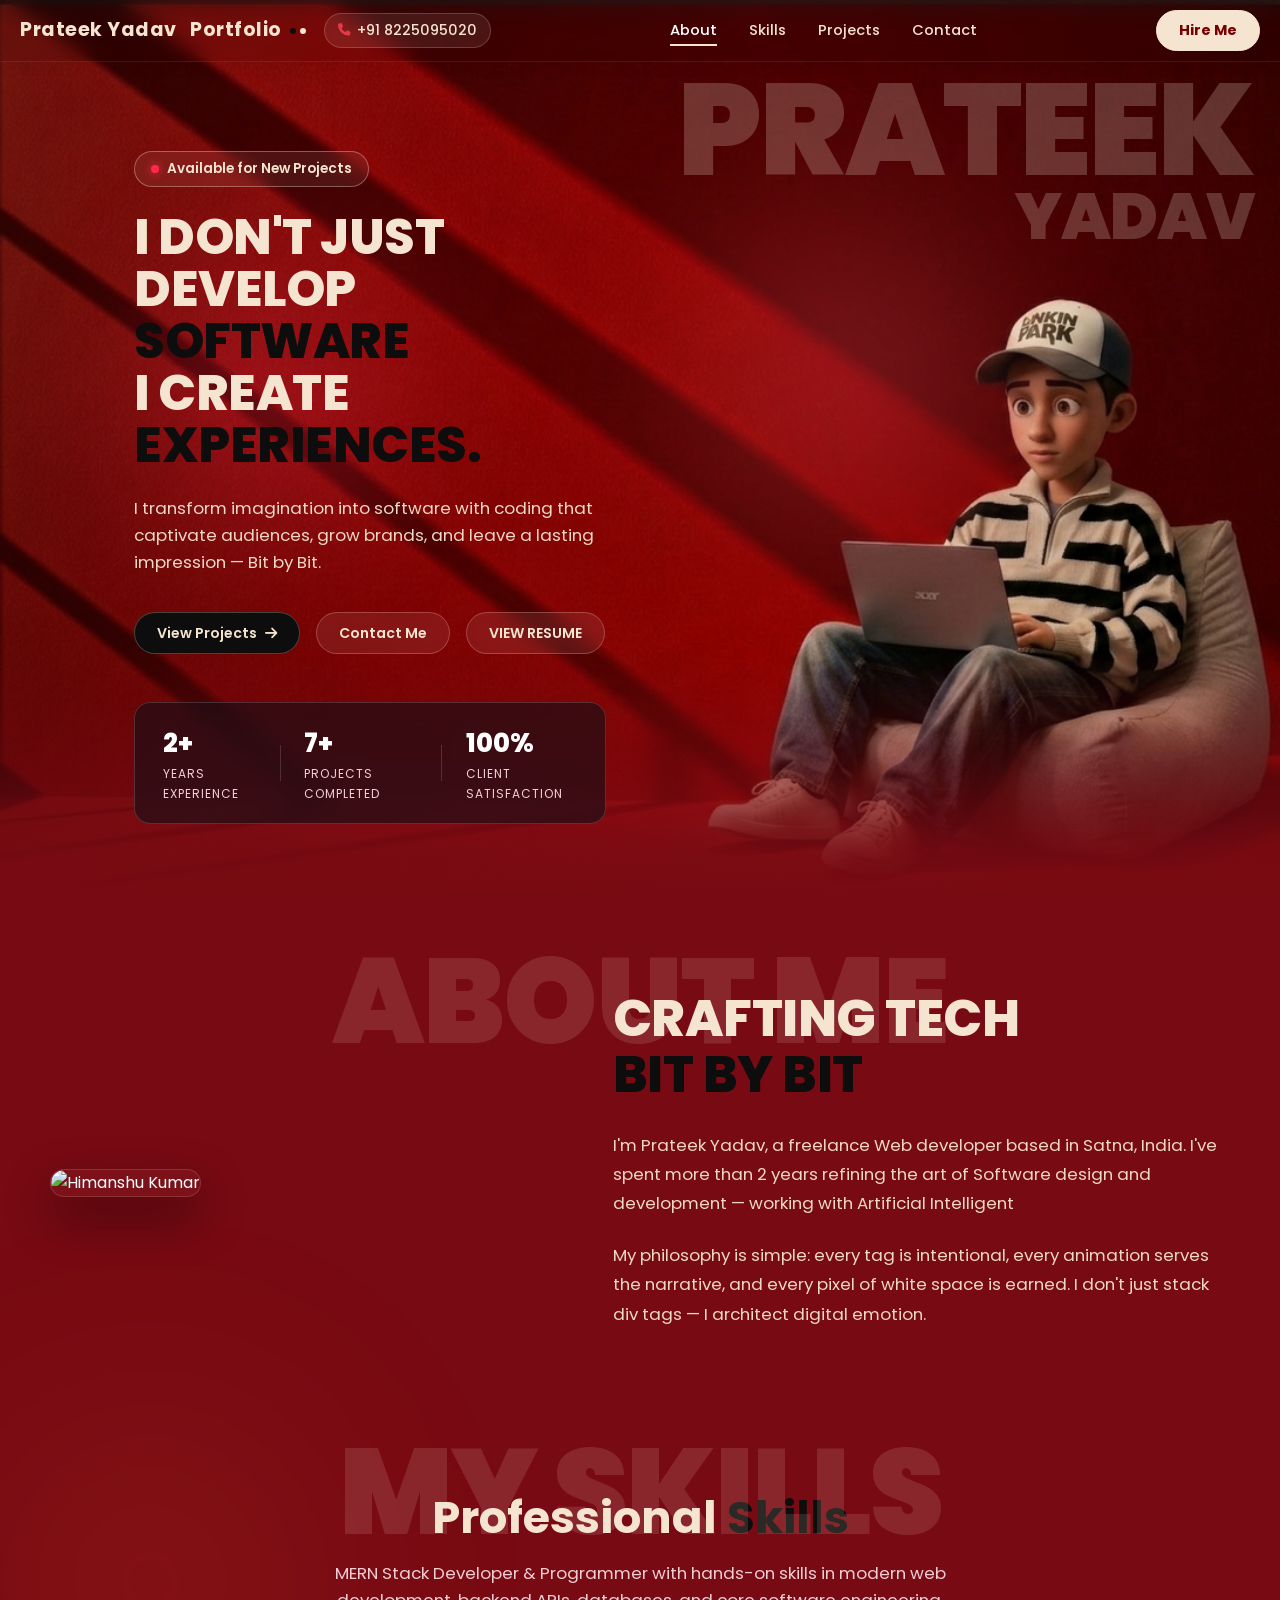
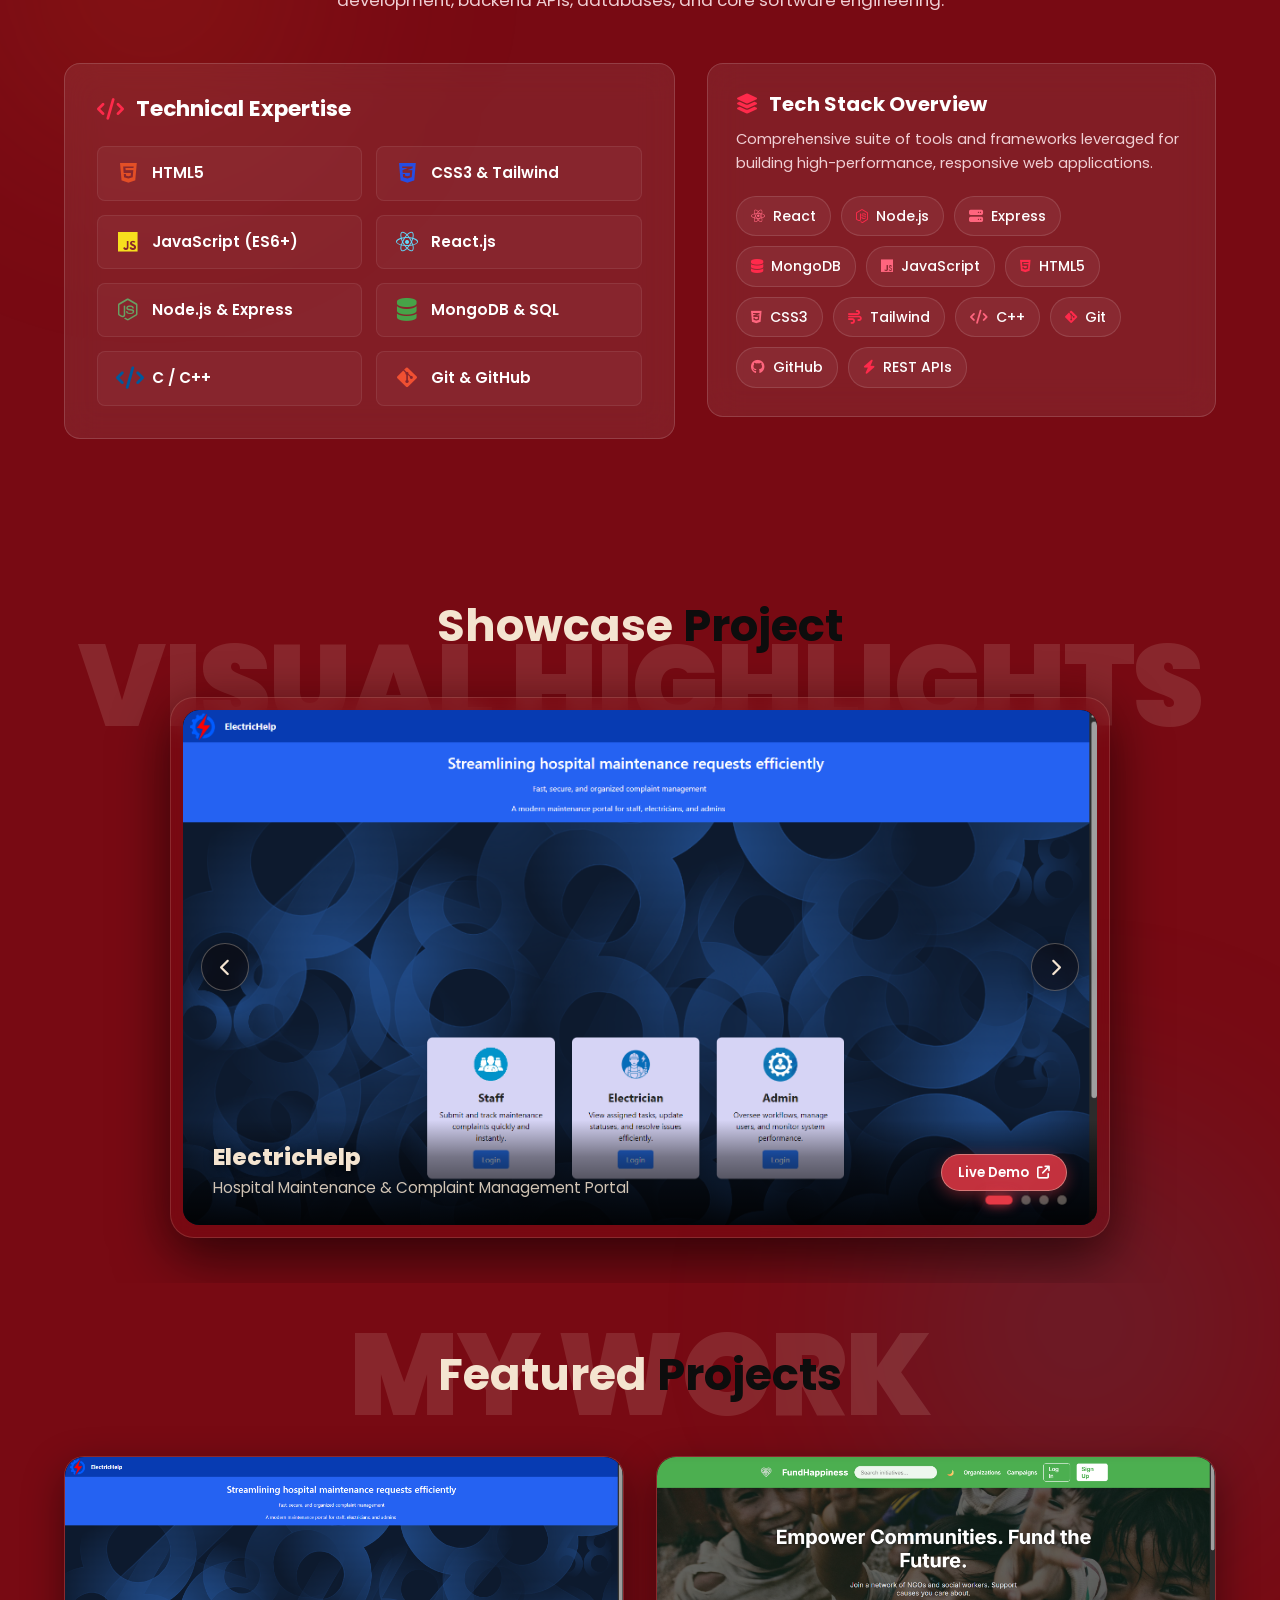
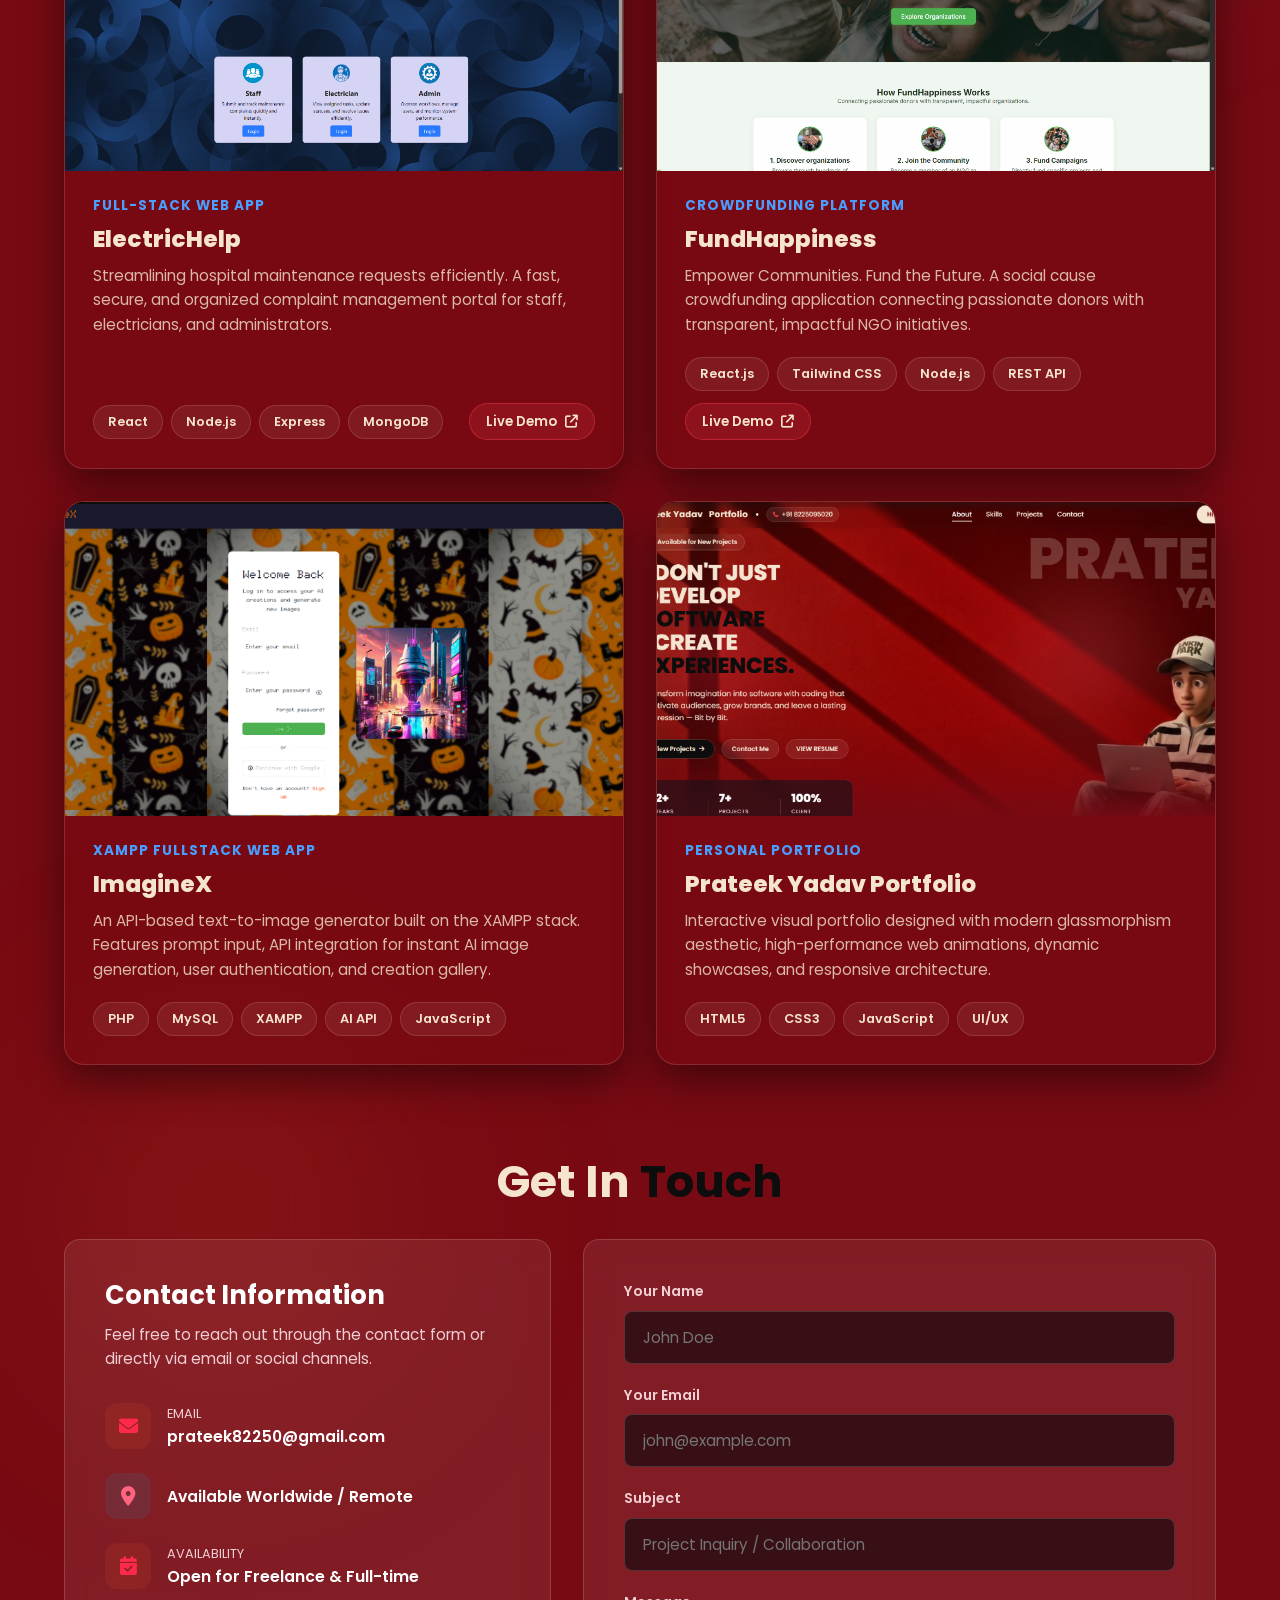
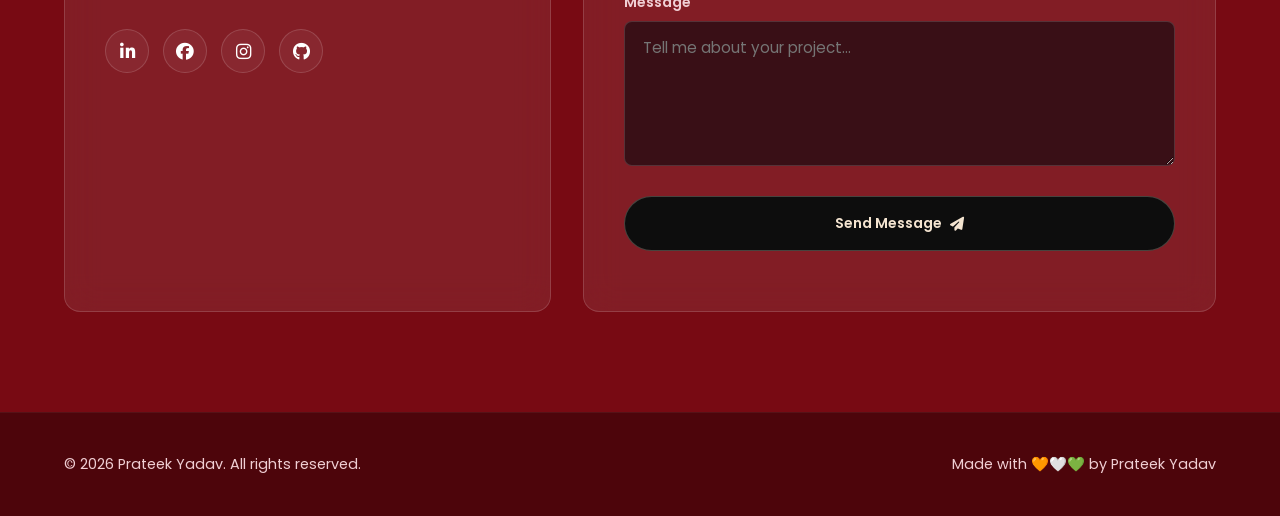
==== index.html @ b572252c "Initial commit of Prateek Yadav portfolio with Netlify setup" ====
<!DOCTYPE html>
<html lang="en">

<head>
    <meta charset="UTF-8">
    <meta name="viewport" content="width=device-width, initial-scale=1.0">
    <title>Prateek Yadav | Web Developer</title>
    <meta name="description"
        content="Portfolio of Prateek Yadav - Video Editor & Visual Creator specializing in cinematic stories and high-impact content.">
    <!-- Google Fonts -->
    <link rel="preconnect" href="https://fonts.googleapis.com">
    <link rel="preconnect" href="https://fonts.gstatic.com" crossorigin>
    <link href="https://fonts.googleapis.com/css2?family=Poppins:wght@300;400;500;600;700;800&display=swap"
        rel="stylesheet">
    <!-- FontAwesome for icons -->
    <link rel="stylesheet" href="https://cdnjs.cloudflare.com/ajax/libs/font-awesome/6.5.2/css/all.min.css">
    <link rel="stylesheet" href="styles.css?v=2.0">
</head>

<body>

    <!-- Header / Navigation -->
    <header class="navbar" id="navbar">
        <div class="nav-container">
            <div class="nav-left-group">
                <a href="#hero" class="logo">
                    <span class="logo-text">Prateek Yadav &nbsp Portfolio</span>
                    <span class="logo-dots">
                        <span class="dot orange"></span>
                        <span class="dot cyan"></span>
                    </span>
                </a>
                <a href="tel:+918225095020" class="nav-phone">
                    <i class="fa-solid fa-phone"></i>
                    <span>+91 8225095020</span>
                </a>
            </div>
            <nav class="nav-links" id="nav-links">
                <a href="#about" class="nav-link">About</a>
                <a href="#skills" class="nav-link">Skills</a>
                <a href="#projects" class="nav-link">Projects</a>
                <a href="#contact" class="nav-link">Contact</a>
            </nav>
            <a href="#contact" class="btn-hire-me">Hire Me</a>
            <button class="mobile-toggle" id="mobile-toggle" aria-label="Toggle Menu">
                <i class="fa-solid fa-bars"></i>
            </button>
        </div>
    </header>

    <!-- Hero Section with Narendar_img.png Background -->
    <section class="hero-section" id="hero">
        <div class="hero-bg-container">
            <img src="./assets/himanshu-landing-page.png" alt="Portfolio Hero Image" class="hero-bg-image">
            <div class="hero-bg-name-wrapper">
                <span class="bg-name-himanshu">PRATEEK</span>
                <span class="bg-name-kumar">YADAV</span>
                                   

            </div>
            <div class="hero-overlay-left"></div>
            <div class="hero-overlay-bottom"></div>
            <div class="hero-ambient-red"></div>
            <div class="hero-ambient-crimson"></div>
        </div>
        

        <div class="hero-content container">
            <div class="hero-badge">
                <span class="badge-dot"></span>
                Available for New Projects
            </div>
            <h1 class="hero-headline-big">
                <span class="text-sand">I DON'T JUST</span><br>
                <span class="text-sand">Develop </span><span class="text-black">Software</span><br>
                <span class="text-sand">I CREATE</span><br>
                <span class="text-black">EXPERIENCES.</span>
            </h1>
            <p class="hero-description-cinematic">
                I transform imagination into software with coding that captivate audiences, grow brands, and leave a
                lasting impression — Bit  by Bit.
            </p>

            <div class="hero-actions">
                <a href="#projects" class="btn btn-primary">
                    <span>View Projects</span>
                    <i class="fa-solid fa-arrow-right"></i>
                </a>
                <a href="#contact" class="btn btn-secondary">
                    <span>Contact Me</span>
                </a>              <a target="_blank" href="https://drive.google.com/file/d/1pZ5GTEIZ9UFuw4XjieL7aiirrdy3fxpk/view?usp=sharing" class="btn btn-secondary">VIEW RESUME</a>

            </div>

            <div class="hero-stats">
                <div class="stat-item">
                    <span class="stat-number" data-target="2">2+</span>
                    <span class="stat-label">Years Experience</span>
                </div>
                <div class="stat-divider"></div>
                <div class="stat-item">
                    <span class="stat-number" data-target="7">7+</span>
                    <span class="stat-label">Projects Completed</span>
                </div>
                <div class="stat-divider"></div>
                <div class="stat-item">
                    <span class="stat-number" data-target="100">100%</span>
                    <span class="stat-label">Client Satisfaction</span>
                </div>
            </div>
        </div>
    </section>

    <!-- Main Body Container with Continuous Dark Theme & Lighting Accents -->
    <main class="main-content">

        <!-- Background Glow Orbs matching photo theme -->
        <div class="glow-orb orange-glow orb-1"></div>
        <div class="glow-orb cyan-glow orb-2"></div>
        <div class="glow-orb orange-glow orb-3"></div>

        <!-- About Section -->
        <section class="section about-section" id="about">
            <div class="about-bg-title-wrapper">
                <span class="about-bg-title">ABOUT ME</span>
            </div>
            <div class="container about-container-new">
                <div class="about-image-col">
                    <div class="about-image-card">
                        <img src="./assets/himanshu-front.png" alt="Himanshu Kumar" class="about-portrait-img">
                    </div>
                </div>
                <div class="about-text-col">
                    <h2 class="about-headline">
                        <span class="text-sand">Crafting Tech</span><br>
                        <span class="text-black">Bit By Bit</span>
                    </h2>
                    <p class="about-text-p">
                        I'm Prateek Yadav, a freelance Web developer based in Satna, India. I've spent more than 2 years
                        refining the art of Software design and development
                        — working with Artificial Intelligent
                    </p>
                    <p class="about-text-p">
                        My philosophy is simple: every tag is intentional, every animation serves the narrative, and every pixel of white space is earned. I don't just stack div tags — I architect digital emotion.
                    </p>
                </div>
            </div>
        </section>

        <!--===== SKILLS =====-->
        <section class="section skills-section" id="skills">
            <div class="skills-bg-title-wrapper">
                <span class="skills-bg-title">MY SKILLS</span>
            </div>
            <div class="container">
                <div class="section-header text-center">
                    <h2 class="section-title">
                        <span class="text-sand">Professional</span> 
                        <span class="text-black">Skills</span>
                    </h2>
                    <p class="skills-subtitle-text">
                        MERN Stack Developer &amp; Programmer with hands-on skills in modern web development, backend APIs, databases, and core software engineering.
                    </p>
                </div>

                <div class="skills-container-grid">
                    <!-- Left Column: Technical Expertise Progress Bars -->
                    <div class="skills-categories glass-card">
                        <h3 class="skills-category-title"><i class="fa-solid fa-code text-orange"></i> Technical Expertise</h3>
                        
                        <div class="skills-expertise-grid">
                            <div class="skills__data">
                                <div class="skills__names">
                                    <i class="fa-brands fa-html5 skills__icon" style="color: #e34f26;"></i>
                                    <span class="skills__name">HTML5</span>
                                </div>
                            </div>

                            <div class="skills__data">
                                <div class="skills__names">
                                    <i class="fa-brands fa-css3-alt skills__icon" style="color: #264de4;"></i>
                                    <span class="skills__name">CSS3 &amp; Tailwind</span>
                                </div>
                            </div>

                            <div class="skills__data">
                                <div class="skills__names">
                                    <i class="fa-brands fa-js skills__icon" style="color: #f7df1e;"></i>
                                    <span class="skills__name">JavaScript (ES6+)</span>
                                </div>
                            </div>

                            <div class="skills__data">
                                <div class="skills__names">
                                    <i class="fa-brands fa-react skills__icon" style="color: #61dafb;"></i>
                                    <span class="skills__name">React.js</span>
                                </div>
                            </div>

                            <div class="skills__data">
                                <div class="skills__names">
                                    <i class="fa-brands fa-node-js skills__icon" style="color: #68a063;"></i>
                                    <span class="skills__name">Node.js &amp; Express</span>
                                </div>
                            </div>

                            <div class="skills__data">
                                <div class="skills__names">
                                    <i class="fa-solid fa-database skills__icon" style="color: #47a248;"></i>
                                    <span class="skills__name">MongoDB &amp; SQL</span>
                                </div>
                            </div>

                            <div class="skills__data">
                                <div class="skills__names">
                                    <i class="fa-solid fa-code skills__icon" style="color: #00599c;"></i>
                                    <span class="skills__name">C / C++</span>
                                </div>
                            </div>

                            <div class="skills__data">
                                <div class="skills__names">
                                    <i class="fa-brands fa-git-alt skills__icon" style="color: #f05032;"></i>
                                    <span class="skills__name">Git &amp; GitHub</span>
                                </div>
                            </div>
                        </div>
                    </div>

                    <!-- Right Column: Tech Stack badges & visual image -->
                    <div class="skills-visual-col">
                        <div class="skills-badge-card glass-card">
                            <h3 class="skills-card-heading"><i class="fa-solid fa-layer-group text-orange"></i> Tech Stack Overview</h3>
                            <p class="skills-card-desc">Comprehensive suite of tools and frameworks leveraged for building high-performance, responsive web applications.</p>
                            
                            <div class="tech-stack-tags">
                                <span class="tech-tag"><i class="fa-brands fa-react text-cyan"></i> React</span>
                                <span class="tech-tag"><i class="fa-brands fa-node-js text-orange"></i> Node.js</span>
                                <span class="tech-tag"><i class="fa-solid fa-server text-cyan"></i> Express</span>
                                <span class="tech-tag"><i class="fa-solid fa-database text-orange"></i> MongoDB</span>
                                <span class="tech-tag"><i class="fa-brands fa-js text-cyan"></i> JavaScript</span>
                                <span class="tech-tag"><i class="fa-brands fa-html5 text-orange"></i> HTML5</span>
                                <span class="tech-tag"><i class="fa-brands fa-css3-alt text-cyan"></i> CSS3</span>
                                <span class="tech-tag"><i class="fa-solid fa-wind text-orange"></i> Tailwind</span>
                                <span class="tech-tag"><i class="fa-solid fa-code text-cyan"></i> C++</span>
                                <span class="tech-tag"><i class="fa-brands fa-git-alt text-orange"></i> Git</span>
                                <span class="tech-tag"><i class="fa-brands fa-github text-cyan"></i> GitHub</span>
                                <span class="tech-tag"><i class="fa-solid fa-bolt text-orange"></i> REST APIs</span>
                            </div>
                        </div>
                    </div>
                </div>
            </div>
        </section>


        <!-- Showcase Reel Section -->
        <section class="section showreel-section" id="showreel">
            <div class="showreel-bg-title-wrapper">
                <span class="showreel-bg-title">VISUAL HIGHLIGHTS</span>
            </div>
            <div class="container">
                <div class="section-header text-center">
                    <h2 class="section-title"><span class="text-sand">Showcase</span> <span
                            class="text-black">Project</span></h2>
                </div>

                <div class="showreel-wrapper glass-card">
                    <div class="showreel-slideshow-container" id="showcase-slideshow">
                        <div class="slideshow-track" id="slideshow-track">
                            <div class="slide active">
                                <img src="./assets/showcase-electrichelp.png" alt="ElectricHelp Hospital Maintenance Request Portal">
                                <div class="slide-caption">
                                    <div class="slide-caption-text">
                                        <h3>ElectricHelp</h3>
                                        <p>Hospital Maintenance &amp; Complaint Management Portal</p>
                                    </div>
                                    <a href="http://electrichelp.vercel.app/" target="_blank" class="slide-live-btn" aria-label="Visit ElectricHelp Live Demo">
                                        <span>Live Demo</span> <i class="fa-solid fa-arrow-up-right-from-square"></i>
                                    </a>
                                </div>
                            </div>
                            <div class="slide">
                                <img src="./assets/showcase-fundhappiness.png" alt="FundHappiness Social Cause Crowdfunding Platform">
                                <div class="slide-caption">
                                    <div class="slide-caption-text">
                                        <h3>FundHappiness</h3>
                                        <p>Empower Communities &amp; Fund NGO Initiatives</p>
                                    </div>
                                    <a href="https://fund-happiness.vercel.app/#" target="_blank" class="slide-live-btn" aria-label="Visit FundHappiness Live Demo">
                                        <span>Live Demo</span> <i class="fa-solid fa-arrow-up-right-from-square"></i>
                                    </a>
                                </div>
                            </div>
                            <div class="slide">
                                <img src="./assets/showcase-imaginex.png" alt="ImagineX API Text to Image Generator">
                                <div class="slide-caption">
                                    <div class="slide-caption-text">
                                        <h3>ImagineX</h3>
                                        <p>API-Based Text to Image Generator (XAMPP Fullstack)</p>
                                    </div>
                                </div>
                            </div>
                            <div class="slide">
                                <img src="./assets/showcase-hero.png" alt="Prateek Yadav Portfolio Experience">
                                <div class="slide-caption">
                                    <div class="slide-caption-text">
                                        <h3>Prateek Yadav Portfolio</h3>
                                        <p>Full-Stack Software Engineering Experience</p>
                                    </div>
                                </div>
                            </div>
                        </div>

                        <!-- Navigation Arrows -->
                        <button class="slideshow-nav nav-prev" id="slideshow-prev" aria-label="Previous Slide">
                            <i class="fa-solid fa-chevron-left"></i>
                        </button>
                        <button class="slideshow-nav nav-next" id="slideshow-next" aria-label="Next Slide">
                            <i class="fa-solid fa-chevron-right"></i>
                        </button>

                        <!-- Dot Pagination -->
                        <div class="slideshow-dots" id="slideshow-dots">
                            <span class="dot active" data-index="0"></span>
                            <span class="dot" data-index="1"></span>
                            <span class="dot" data-index="2"></span>
                            <span class="dot" data-index="3"></span>
                        </div>
                    </div>
                </div>
            </div>
        </section>

        <!-- Work / Projects Section with Infinite Auto-Scrolling Video Marquee -->
        <section class="section projects-section" id="projects">
            <div class="work-bg-title-wrapper">
                <span class="work-bg-title">MY WORK</span>
            </div>
            <div class="container">
                <div class="section-header text-center">
                    <h2 class="section-title"><span class="text-sand">Featured</span> <span
                            class="text-black">Projects</span></h2>
                </div>
            </div>

            

            <!-- Featured Projects Grid Section -->
            <div class="container long-videos-container">
                <div class="long-videos-grid">
                    <!-- Project 1: ElectricHelp -->
                    <div class="long-video-card glass-card">
                        <div class="long-video-embed-wrapper">
                            <img src="./assets/showcase-electrichelp.png" alt="ElectricHelp Hospital Maintenance Portal" class="featured-project-img" loading="lazy">
                        </div>
                        <div class="long-video-content">
                            <span class="long-video-category">Full-Stack Web App</span>
                            <h3 class="long-video-title">ElectricHelp</h3>
                            <p class="long-video-desc">Streamlining hospital maintenance requests efficiently. A fast, secure, and organized complaint management portal for staff, electricians, and administrators.</p>
                            <div class="long-video-footer">
                                <div class="long-video-tags">
                                    <span class="tool-pill">React</span>
                                    <span class="tool-pill">Node.js</span>
                                    <span class="tool-pill">Express</span>
                                    <span class="tool-pill">MongoDB</span>
                                </div>
                                <a href="http://electrichelp.vercel.app/" target="_blank" class="project-live-btn">
                                    <span>Live Demo</span>
                                    <i class="fa-solid fa-arrow-up-right-from-square"></i>
                                </a>
                            </div>
                        </div>
                    </div>

                    <!-- Project 2: FundHappiness -->
                    <div class="long-video-card glass-card">
                        <div class="long-video-embed-wrapper">
                            <img src="./assets/showcase-fundhappiness.png" alt="FundHappiness Crowdfunding Platform" class="featured-project-img" loading="lazy">
                        </div>
                        <div class="long-video-content">
                            <span class="long-video-category">Crowdfunding Platform</span>
                            <h3 class="long-video-title">FundHappiness</h3>
                            <p class="long-video-desc">Empower Communities. Fund the Future. A social cause crowdfunding application connecting passionate donors with transparent, impactful NGO initiatives.</p>
                            <div class="long-video-footer">
                                <div class="long-video-tags">
                                    <span class="tool-pill">React.js</span>
                                    <span class="tool-pill">Tailwind CSS</span>
                                    <span class="tool-pill">Node.js</span>
                                    <span class="tool-pill">REST API</span>
                                </div>
                                <a href="https://fund-happiness.vercel.app/#" target="_blank" class="project-live-btn">
                                    <span>Live Demo</span>
                                    <i class="fa-solid fa-arrow-up-right-from-square"></i>
                                </a>
                            </div>
                        </div>
                    </div>

                    <!-- Project 3: ImagineX -->
                    <div class="long-video-card glass-card">
                        <div class="long-video-embed-wrapper">
                            <img src="./assets/showcase-imaginex.png" alt="ImagineX API Text to Image Generator" class="featured-project-img" loading="lazy">
                        </div>
                        <div class="long-video-content">
                            <span class="long-video-category">XAMPP Fullstack Web App</span>
                            <h3 class="long-video-title">ImagineX</h3>
                            <p class="long-video-desc">An API-based text-to-image generator built on the XAMPP stack. Features prompt input, API integration for instant AI image generation, user authentication, and creation gallery.</p>
                            <div class="long-video-tags">
                                <span class="tool-pill">PHP</span>
                                <span class="tool-pill">MySQL</span>
                                <span class="tool-pill">XAMPP</span>
                                <span class="tool-pill">AI API</span>
                                <span class="tool-pill">JavaScript</span>
                            </div>
                        </div>
                    </div>

                    <!-- Project 4: Prateek Yadav Portfolio -->
                    <div class="long-video-card glass-card">
                        <div class="long-video-embed-wrapper">
                            <img src="./assets/showcase-hero.png" alt="Prateek Yadav Portfolio Experience" class="featured-project-img" loading="lazy">
                        </div>
                        <div class="long-video-content">
                            <span class="long-video-category">Personal Portfolio</span>
                            <h3 class="long-video-title">Prateek Yadav Portfolio</h3>
                            <p class="long-video-desc">Interactive visual portfolio designed with modern glassmorphism aesthetic, high-performance web animations, dynamic showcases, and responsive architecture.</p>
                            <div class="long-video-tags">
                                <span class="tool-pill">HTML5</span>
                                <span class="tool-pill">CSS3</span>
                                <span class="tool-pill">JavaScript</span>
                                <span class="tool-pill">UI/UX</span>
                            </div>
                        </div>
                    </div>
                </div>

                <!-- Featured Projects Mobile Navigation Dots -->
                <div class="featured-projects-dots" id="featured-projects-dots">
                    <span class="featured-dot active" data-index="0"></span>
                    <span class="featured-dot" data-index="1"></span>
                    <span class="featured-dot" data-index="2"></span>
                    <span class="featured-dot" data-index="3"></span>
                </div>
            </div>
        </section>

       

        <!-- Contact Section -->
        <section class="section contact-section" id="contact">
            <div class="container">
                <div class="section-header text-center">
                    <h2 class="section-title"><span class="text-sand">Get In</span> <span
                            class="text-black">Touch</span></h2>
                </div>

                <div class="contact-grid">
                    <div class="contact-info glass-card">
                        <h3>Contact Information</h3>
                        <p>Feel free to reach out through the contact form or directly via email or social channels.</p>

                        <div class="info-items">
                            <div class="info-item">
                                <div class="info-icon orange-icon">
                                    <i class="fa-solid fa-envelope"></i>
                                </div>
                                <div class="info-content">
                                    <span class="info-label">Email</span>
                                    <a href="mailto:prateek82250@gmail.com"
                                        class="info-value">prateek82250@gmail.com</a>
                                </div>
                            </div>

                            <div class="info-item">
                                <div class="info-icon cyan-icon">
                                    <i class="fa-solid fa-location-dot"></i>
                                </div>
                                <div class="info-content">
                                    <span class="info-value"> <a href="https://www.google.com/maps/place/Prateek+Yadav's+%E0%A4%AA%E0%A5%8D%E0%A4%B0%E0%A4%A4%E0%A5%80%E0%A4%95+%E0%A4%AF%E0%A4%BE%E0%A4%A6%E0%A4%B5'%E0%A4%B8/@24.559609,80.8168596,237m/data=!3m1!1e3!4m18!1m12!4m11!1m3!2m2!1d80.8176852!2d24.5595852!1m6!1m2!1s0x39847f0414053ceb:0x3e97557c7fc71500!2sPrateek+Yadav's,+HR58%2BWXP,+Gali+Number+7,+Dhawari,+Satna,+Madhya+Pradesh+485001!2m2!1d80.8174218!2d24.5597994!3m4!1s0x39847f0414053ceb:0x3e97557c7fc71500!8m2!3d24.5597997!4d80.8174253?entry=ttu&g_ep=EgoyMDI2MDgwMy4wIKXMDSoASAFQAw%3D%3D"Location</span>
                                    <span class="info-value">Available Worldwide / Remote</a></span>
                                </div>
                            </div>

                            <div class="info-item">
                                <div class="info-icon orange-icon">
                                    <i class="fa-solid fa-calendar-check"></i>
                                </div>
                                <div class="info-content">
                                    <span class="info-label">Availability</span>
                                    <span class="info-value">Open for Freelance & Full-time</span>
                                </div>
                            </div>
                        </div>

                        <div class="social-links">
                            <a href="http://www.linkedin.com/in/prateek-yadav-03792a287" target="_blank" rel="noopener noreferrer" class="social-btn"
                                aria-label="LinkedIn"><i class="fa-brands fa-linkedin-in"></i></a>
                            <a href="https://www.facebook.com/profile.php?id=100016126751096" target="_blank" rel="noopener noreferrer" class="social-btn"
                                aria-label="facebook"><i class="fa-brands fa-facebook"></i></a>
                            <a href="https://www.instagram.com/himanxhu.exp?igsh=MTczaDYxaDd1NHJ3Mw%3D%3D&utm_source=qr"
                                target="_blank" rel="noopener noreferrer" class="social-btn" aria-label="Instagram"><i
                                    class="fa-brands fa-instagram"></i></a>
                                     <a href="https://github.com/Prateekyadav17"
                                target="_blank" rel="noopener noreferrer" class="social-btn" aria-label="github"><i
                                    class="fa-brands fa-github"></i></a>
                        </div>
                    </div>

                    <form class="contact-form glass-card" id="contact-form">
                        <div class="form-group">
                            <label for="name">Your Name</label>
                            <input type="text" id="name" required placeholder="John Doe">
                        </div>
                        <div class="form-group">
                            <label for="email">Your Email</label>
                            <input type="email" id="email" required placeholder="john@example.com">
                        </div>
                        <div class="form-group">
                            <label for="subject">Subject</label>
                            <input type="text" id="subject" required placeholder="Project Inquiry / Collaboration">
                        </div>
                        <div class="form-group">
                            <label for="message">Message</label>
                            <textarea id="message" rows="5" required
                                placeholder="Tell me about your project..."></textarea>
                        </div>
                        <button type="submit" class="btn btn-primary submit-btn">
                            <span>Send Message</span>
                            <i class="fa-solid fa-paper-plane"></i>
                        </button>
                        <div class="form-status" id="form-status"></div>
                    </form>
                </div>
            </div>
        </section>

    </main>

    <!-- Footer -->
    <footer class="footer">
        <div class="container footer-content">
            <p>&copy; 2026 Prateek Yadav. All rights reserved.</p>
           <p>Made with 🧡🤍💚 by Prateek Yadav</p> 
        </div>
    </footer>

    <!-- Back to top floating button -->
    <button class="back-to-top" id="back-to-top" aria-label="Back to Top">
        <i class="fa-solid fa-arrow-up"></i>
    </button>

    <!-- EmailJS SDK v4 -->
    <script type="text/javascript" src="https://cdn.jsdelivr.net/npm/@emailjs/browser@4/dist/email.min.js"></script>
    <script src="script.js?v=2.0"></script>
</body>

</html>
---- styles.css ----
/* 
  Narendra Portfolio Stylesheet 
  Dark Cinematic Aesthetic matching Narendar_img.png dual-lighting scheme (Amber/Orange Left, Cyan/Blue Right)
*/

:root {
    --bg-dark: #780a13;
    --bg-dark-alt: #4d050b;
    --card-bg: rgba(255, 255, 255, 0.08);
    --card-bg-hover: rgba(255, 255, 255, 0.14);
    --card-border: rgba(255, 255, 255, 0.15);
    --card-border-hover: rgba(255, 255, 255, 0.35);

    --orange-primary: #ff2a4b;
    --orange-glow: rgba(255, 42, 75, 0.45);
    --cyan-primary: #ff657e;
    --cyan-glow: rgba(255, 101, 126, 0.4);

    --text-main: #ffffff;
    --text-muted: #f0cfd4;
    --text-dim: #d4a7ae;

    --font-heading: 'Poppins', sans-serif;
    --font-body: 'Poppins', sans-serif;

    --transition: all 0.3s cubic-bezier(0.16, 1, 0.3, 1);
    --radius-sm: 8px;
    --radius-md: 16px;
    --radius-lg: 24px;
}

/* Reset & Base Setup */
*,
*::before,
*::after {
    box-sizing: border-box;
    margin: 0;
    padding: 0;
}

html {
    scroll-behavior: smooth;
    font-size: 16px;
}

body {
    background-color: var(--bg-dark);
    color: var(--text-main);
    font-family: var(--font-body);
    line-height: 1.6;
    overflow-x: hidden;
    position: relative;
}

/* Hide Scrollbar */
::-webkit-scrollbar {
    display: none;
    width: 0;
    height: 0;
}

html,
body {
    -ms-overflow-style: none;
    scrollbar-width: none;
}

/* Typography */
h1,
h2,
h3,
h4,
h5,
h6 {
    font-family: var(--font-heading);
    color: var(--text-main);
    font-weight: 700;
    line-height: 1.2;
}
/* ===== SKILLS SECTION ===== */
.skills-section {
    position: relative;
    padding: 90px 0;
    background: transparent;
    overflow: hidden;
}

.skills-bg-title-wrapper {
    position: absolute;
    top: 5px;
    left: 50%;
    transform: translateX(-50%);
    pointer-events: none;
    z-index: 1;
    user-select: none;
    opacity: 0.13;
    white-space: nowrap;
}

.skills-bg-title {
    font-family: var(--font-heading);
    font-size: 7.5rem;
    font-weight: 900;
    letter-spacing: -2px;
    color: #f4e4d0;
    text-transform: uppercase;
}

.skills-subtitle-text {
    max-width: 680px;
    margin: 15px auto 0;
    color: var(--text-muted);
    font-size: 1.05rem;
    line-height: 1.6;
}

.skills-container-grid {
    display: grid;
    grid-template-columns: 1.2fr 1fr;
    gap: 32px;
    margin-top: 50px;
    position: relative;
    z-index: 2;
}

.skills-categories {
    padding: 32px;
    border-radius: var(--radius-md);
    background: var(--card-bg);
    border: 1px solid var(--card-border);
    backdrop-filter: blur(16px);
}

.skills-category-title {
    font-size: 1.35rem;
    font-weight: 700;
    margin-bottom: 24px;
    color: var(--text-main);
    display: flex;
    align-items: center;
    gap: 12px;
}

.skills-expertise-grid {
    display: grid;
    grid-template-columns: repeat(2, 1fr);
    gap: 14px;
    margin-top: 20px;
}

.skills__data {
    display: flex;
    align-items: center;
    padding: 14px 18px;
    border-radius: var(--radius-sm);
    background: rgba(255, 255, 255, 0.04);
    border: 1px solid rgba(255, 255, 255, 0.08);
    transition: var(--transition);
}

.skills__data:hover {
    background: rgba(255, 255, 255, 0.1);
    border-color: var(--orange-primary);
    transform: translateY(-3px);
    box-shadow: 0 6px 20px rgba(255, 42, 75, 0.18);
}

.skills__names {
    display: flex;
    align-items: center;
    gap: 12px;
}

.skills__icon {
    font-size: 1.4rem;
    width: 24px;
    text-align: center;
}

.text-orange {
    color: var(--orange-primary);
}

.text-cyan {
    color: var(--cyan-primary);
}

.skills__name {
    font-size: 0.95rem;
    font-weight: 600;
    color: var(--text-main);
}

/* Right Column Visuals */
.skills-visual-col {
    display: flex;
    flex-direction: column;
    gap: 28px;
}

.skills-badge-card {
    padding: 28px;
    border-radius: var(--radius-md);
    background: var(--card-bg);
    border: 1px solid var(--card-border);
    backdrop-filter: blur(16px);
}

.skills-card-heading {
    font-size: 1.25rem;
    font-weight: 700;
    margin-bottom: 12px;
    display: flex;
    align-items: center;
    gap: 10px;
    color: var(--text-main);
}

.skills-card-desc {
    font-size: 0.92rem;
    color: var(--text-muted);
    line-height: 1.6;
    margin-bottom: 20px;
}

.tech-stack-tags {
    display: flex;
    flex-wrap: wrap;
    gap: 10px;
}

.tech-tag {
    display: inline-flex;
    align-items: center;
    gap: 8px;
    padding: 8px 14px;
    background: rgba(255, 255, 255, 0.06);
    border: 1px solid rgba(255, 255, 255, 0.12);
    border-radius: 20px;
    font-size: 0.88rem;
    font-weight: 500;
    color: var(--text-main);
    transition: var(--transition);
}

.tech-tag:hover {
    background: rgba(255, 255, 255, 0.14);
    border-color: var(--orange-primary);
    transform: translateY(-2px);
    box-shadow: 0 4px 15px rgba(255, 42, 75, 0.2);
}



a {
    color: inherit;
    text-decoration: none;
    transition: var(--transition);
}

.container {
    width: 100%;
    max-width: 1200px;
    margin: 0 auto;
    padding: 0 24px;
}

.text-center {
    text-align: center;
}

/* Gradient Text Utilities */
.gradient-text {
    background: linear-gradient(135deg, #ff2a4b 0%, var(--orange-primary) 50%, #ffffff 100%);
    -webkit-background-clip: text;
    -webkit-text-fill-color: transparent;
}

.highlight-text {
    color: #ffffff;
    position: relative;
    display: inline-block;
}

.highlight-text::after {
    content: '';
    position: absolute;
    bottom: 4px;
    left: 0;
    width: 100%;
    height: 4px;
    background: linear-gradient(90deg, var(--orange-primary), var(--cyan-primary));
    border-radius: 2px;
}

/* Slim Buttons */
.btn {
    display: inline-flex;
    align-items: center;
    justify-content: center;
    gap: 8px;
    padding: 9px 22px;
    border-radius: 9999px;
    font-family: var(--font-heading);
    font-weight: 600;
    font-size: 0.88rem;
    cursor: pointer;
    transition: var(--transition);
    border: none;
}

/* View Projects Button - Black Button with Sand Text */
.btn-primary {
    background-color: #0d0d0d;
    color: #f4e4d0;
    border: 1px solid rgba(244, 228, 208, 0.25);
    box-shadow: none;
}

.btn-primary:hover {
    background-color: #1a1a1a;
    color: #ffffff;
    border-color: rgba(255, 255, 255, 0.4);
    transform: translateY(-2px);
    box-shadow: none;
}

/* Contact Me Button - Slim Glass Button */
.btn-secondary {
    background: rgba(255, 255, 255, 0.08);
    color: #f4e4d0;
    border: 1px solid rgba(244, 228, 208, 0.25);
    backdrop-filter: blur(10px);
    box-shadow: none;
}

.btn-secondary:hover {
    background: rgba(255, 255, 255, 0.16);
    color: #ffffff;
    border-color: rgba(255, 255, 255, 0.4);
    transform: translateY(-2px);
}

.btn-outline {
    background: transparent;
    border: 1px solid var(--orange-primary);
    color: var(--text-main);
}

.btn-outline:hover {
    background: var(--orange-primary);
    color: #fff;
    box-shadow: 0 4px 20px var(--orange-glow);
}

/* Glassmorphic Cards */
.glass-card {
    background: var(--card-bg);
    backdrop-filter: blur(16px);
    -webkit-backdrop-filter: blur(16px);
    border: 1px solid var(--card-border);
    border-radius: var(--radius-md);
    transition: var(--transition);
}

.glass-card:hover {
    background: var(--card-bg-hover);
    border-color: var(--card-border-hover);
    box-shadow: 0 10px 30px rgba(0, 0, 0, 0.5);
}

/* Navbar - Ultra Transparent Slim Rectangular Container */
.navbar {
    position: fixed;
    top: 0;
    left: 0;
    width: 100%;
    z-index: 1000;
    padding: 10px 0;
    background: rgba(0, 0, 0, 0.08);
    backdrop-filter: blur(10px);
    -webkit-backdrop-filter: blur(10px);
    border-bottom: 1px solid rgba(255, 255, 255, 0.08);
    border-radius: 0;
    box-shadow: 0 4px 15px rgba(0, 0, 0, 0.05);
    transition: all 0.3s cubic-bezier(0.16, 1, 0.3, 1);
}

.navbar.scrolled {
    padding: 8px 0;
    background: rgba(20, 3, 5, 0.3);
    backdrop-filter: blur(16px);
    -webkit-backdrop-filter: blur(16px);
    border-bottom: 1px solid rgba(255, 255, 255, 0.12);
    box-shadow: 0 6px 20px rgba(0, 0, 0, 0.15);
}

.nav-container {
    max-width: 1400px;
    margin: 0 auto;
    padding: 0 20px;
    display: flex;
    align-items: center;
    justify-content: space-between;
}

.nav-left-group {
    display: flex;
    align-items: center;
    gap: 18px;
}

.nav-phone {
    display: inline-flex;
    align-items: center;
    gap: 7px;
    color: #f4e4d0;
    font-size: 0.88rem;
    font-weight: 500;
    font-family: var(--font-heading);
    padding: 5px 13px;
    border-radius: 9999px;
    background: rgba(255, 255, 255, 0.08);
    border: 1px solid rgba(244, 228, 208, 0.2);
    transition: var(--transition);
    text-decoration: none;
}

.nav-phone i {
    font-size: 0.78rem;
    color: #e63946;
}

.nav-phone:hover {
    background: rgba(255, 255, 255, 0.16);
    color: #ffffff;
    border-color: rgba(244, 228, 208, 0.4);
    transform: translateY(-1px);
}

.logo {
    display: flex;
    align-items: center;
    gap: 8px;
    font-family: var(--font-heading);
    font-weight: 700;
    font-size: 1.2rem;
    letter-spacing: 0.5px;
    color: #f4e4d0;
}

.logo-dots {
    display: flex;
    gap: 4px;
}

.dot {
    width: 6px;
    height: 6px;
    border-radius: 50%;
}

.dot.orange {
    background-color: #0d0d0d;
}

.dot.cyan {
    background-color: #f4e4d0;
}

.nav-links {
    display: flex;
    gap: 32px;
    align-items: center;
}

.nav-link {
    font-family: var(--font-body);
    font-weight: 500;
    font-size: 0.92rem;
    color: #f4e4d0;
    position: relative;
    transition: color 0.2s ease;
}

.nav-link:hover,
.nav-link.active {
    color: #ffffff;
}

.nav-link::after {
    content: '';
    position: absolute;
    bottom: -4px;
    left: 0;
    width: 0;
    height: 2px;
    background: #f4e4d0;
    transition: var(--transition);
}

.nav-link:hover::after,
.nav-link.active::after {
    width: 100%;
}

/* Hire Me Button - Light Sand background with #780000 text */
.btn-hire-me {
    display: inline-flex;
    align-items: center;
    justify-content: center;
    background-color: #f4e4d0;
    color: #780000;
    padding: 8px 22px;
    border-radius: 9999px;
    font-family: var(--font-heading);
    font-weight: 700;
    font-size: 0.9rem;
    text-decoration: none;
    transition: all 0.25s ease;
    border: 1px solid #f4e4d0;
    box-shadow: none;
    cursor: pointer;
}

.btn-hire-me:hover {
    background-color: #ffffff;
    color: #780000;
    border-color: #ffffff;
    box-shadow: none;
    transform: translateY(-2px);
}

.nav-link:hover::after,
.nav-link.active::after {
    width: 100%;
}

.nav-cta {
    padding: 8px 18px;
    font-size: 0.85rem;
}

.mobile-toggle {
    display: none;
    background: none;
    border: none;
    color: var(--text-main);
    font-size: 1.5rem;
    cursor: pointer;
}

/* Hero Section with Photo Background */
.hero-section {
    position: relative;
    min-height: 100vh;
    display: flex;
    align-items: center;
    padding-top: 65px;
    overflow: hidden;
}

.hero-bg-container {
    position: absolute;
    top: 0;
    left: 0;
    width: 100%;
    height: 100%;
    z-index: 1;
}

.hero-bg-image {
    width: 100%;
    height: 100%;
    object-fit: cover;
    object-position: right top;
}

/* Background Giant Name Typography matching reference image */
.hero-bg-name-wrapper {
    position: absolute;
    top: 75px;
    right: 2%;
    display: flex;
    flex-direction: column;
    align-items: flex-end;
    pointer-events: none;
    z-index: 2;
    user-select: none;
    opacity: 0.22;
}

.bg-name-himanshu {
    font-family: var(--font-heading);
    font-size: 8.1rem;
    font-weight: 900;
    line-height: 0.85;
    letter-spacing: -2px;
    color: #f4e4d0;
    text-transform: uppercase;
}

.bg-name-kumar {
    font-family: var(--font-heading);
    font-size: 4.05rem;
    font-weight: 900;
    line-height: 1;
    letter-spacing: -1px;
    color: #f4e4d0;
    text-transform: uppercase;
    margin-top: 0;
}

/* Hero Gradient Overlays - Transparent & Minimal to show full red image */
.hero-overlay-left {
    position: absolute;
    top: 0;
    left: 0;
    width: 60%;
    height: 100%;
    background: linear-gradient(to right,
            rgba(0, 0, 0, 0.45) 0%,
            rgba(0, 0, 0, 0.2) 50%,
            transparent 100%);
}

/* Seamless Bottom Transition where photo ends */
.hero-overlay-bottom {
    position: absolute;
    bottom: 0;
    left: 0;
    width: 100%;
    height: 250px;
    background: linear-gradient(to bottom,
            transparent 0%,
            rgba(120, 10, 19, 0.4) 40%,
            rgba(120, 10, 19, 0.9) 80%,
            var(--bg-dark) 100%);
}

.hero-ambient-red {
    position: absolute;
    top: 20%;
    left: 5%;
    width: 420px;
    height: 420px;
    background: radial-gradient(circle, rgba(255, 42, 75, 0.3) 0%, transparent 70%);
    filter: blur(50px);
    pointer-events: none;
}

.hero-ambient-crimson {
    position: absolute;
    top: 15%;
    right: 15%;
    width: 480px;
    height: 480px;
    background: radial-gradient(circle, rgba(255, 101, 126, 0.25) 0%, transparent 70%);
    filter: blur(60px);
    pointer-events: none;
}

.hero-content {
    position: relative;
    z-index: 10;
    max-width: 520px;
    padding-top: 10px;
    margin-left: 110px;
}

.hero-badge {
    display: inline-flex;
    align-items: center;
    gap: 8px;
    padding: 6px 16px;
    border-radius: 30px;
    background: rgba(244, 228, 208, 0.08);
    backdrop-filter: blur(10px);
    border: 1px solid rgba(244, 228, 208, 0.35);
    color: #f4e4d0;
    font-size: 0.85rem;
    font-weight: 600;
    margin-bottom: 24px;
}

.badge-dot {
    width: 8px;
    height: 8px;
    border-radius: 50%;
    background-color: var(--orange-primary);
    box-shadow: 0 0 10px var(--orange-primary);
    animation: pulse 2s infinite;
}

@keyframes pulse {
    0% {
        transform: scale(0.95);
        box-shadow: 0 0 0 0 rgba(255, 42, 75, 0.7);
    }

    70% {
        transform: scale(1);
        box-shadow: 0 0 0 8px rgba(255, 42, 75, 0);
    }

    100% {
        transform: scale(0.95);
        box-shadow: 0 0 0 0 rgba(255, 42, 75, 0);
    }
}

/* Bold High-Impact Hero Typography matching reference image */
.hero-headline-big {
    font-family: var(--font-heading);
    font-size: 3.1rem;
    font-weight: 800;
    line-height: 1.05;
    letter-spacing: -0.5px;
    text-transform: uppercase;
    margin-bottom: 24px;
    text-shadow: none;
}

.text-sand {
    color: #f4e4d0;
    text-shadow: none;
}

.text-black {
    color: #0d0d0d;
    text-shadow: none;
}

.hero-description-cinematic {
    font-family: var(--font-body);
    font-size: 1.05rem;
    color: #f4e4d0;
    line-height: 1.6;
    margin-bottom: 36px;
    max-width: 580px;
    opacity: 0.95;
    text-shadow: none;
}

.hero-actions {
    display: flex;
    gap: 16px;
    margin-bottom: 48px;
}

.hero-stats {
    display: flex;
    align-items: center;
    gap: 24px;
    padding: 20px 28px;
    background: rgba(18, 16, 24, 0.6);
    backdrop-filter: blur(12px);
    border: 1px solid var(--card-border);
    border-radius: var(--radius-md);
    width: fit-content;
}

.stat-item {
    display: flex;
    flex-direction: column;
}

.stat-number {
    font-family: var(--font-heading);
    font-size: 1.6rem;
    font-weight: 800;
    color: #ffffff;
}

.stat-label {
    font-size: 0.75rem;
    color: var(--text-muted);
    text-transform: uppercase;
    letter-spacing: 1px;
}

.stat-divider {
    width: 1px;
    height: 36px;
    background: var(--card-border);
}

/* Scroll Indicator */
.scroll-indicator {
    position: absolute;
    bottom: 30px;
    left: 50%;
    transform: translateX(-50%);
    z-index: 10;
    opacity: 0.7;
    transition: var(--transition);
}

.scroll-indicator:hover {
    opacity: 1;
}

.mouse {
    width: 24px;
    height: 38px;
    border: 2px solid var(--text-muted);
    border-radius: 12px;
    display: flex;
    justify-content: center;
    padding-top: 6px;
}

.wheel {
    width: 4px;
    height: 8px;
    background-color: var(--orange-primary);
    border-radius: 2px;
    animation: scrollWheel 1.8s infinite;
}

@keyframes scrollWheel {
    0% {
        opacity: 1;
        transform: translateY(0);
    }

    100% {
        opacity: 0;
        transform: translateY(14px);
    }
}

/* Smooth Transition Divider below photo */
.section-transition {
    height: 1px;
    background: linear-gradient(90deg, transparent, var(--orange-glow), var(--cyan-glow), transparent);
    width: 100%;
}

/* Main Content Area */
.main-content {
    position: relative;
    background-color: var(--bg-dark);
    z-index: 10;
}

/* Background Glow Orbs for Section Transition Continuation */
.glow-orb {
    position: absolute;
    border-radius: 50%;
    filter: blur(100px);
    pointer-events: none;
    z-index: 0;
}

.orange-glow {
    background: radial-gradient(circle, rgba(244, 96, 37, 0.15) 0%, transparent 70%);
}

.cyan-glow {
    background: radial-gradient(circle, rgba(0, 180, 216, 0.15) 0%, transparent 70%);
}

.orb-1 {
    top: 10%;
    left: -100px;
    width: 500px;
    height: 500px;
}

.orb-2 {
    top: 40%;
    right: -100px;
    width: 600px;
    height: 600px;
}

.orb-3 {
    top: 75%;
    left: -50px;
    width: 550px;
    height: 550px;
}

/* General Section Styling */
.section {
    padding: 100px 0;
    position: relative;
    z-index: 2;
}

.section-tag {
    font-size: 0.8rem;
    font-weight: 700;
    letter-spacing: 2px;
    color: var(--orange-primary);
    text-transform: uppercase;
    display: block;
    margin-bottom: 8px;
}

.section-title {
    font-size: 2.8rem;
    margin-bottom: 12px;
}

.section-subtitle {
    font-size: 1.05rem;
    color: var(--text-muted);
    max-width: 600px;
    margin: 0 auto 50px auto;
}

/* About Section - 2 Column Layout with Image on Left & Bio Text on Right */
.about-section {
    position: relative;
    overflow: hidden;
    padding: 20px 0 30px 0;
}

.about-bg-title-wrapper {
    position: absolute;
    top: 5px;
    left: 50%;
    transform: translateX(-50%);
    pointer-events: none;
    z-index: 1;
    user-select: none;
    opacity: 0.13;
    white-space: nowrap;
}

.about-bg-title {
    font-family: var(--font-heading);
    font-size: 7.5rem;
    font-weight: 900;
    letter-spacing: -2px;
    color: #f4e4d0;
    text-transform: uppercase;
}

.about-container-new {
    display: grid;
    grid-template-columns: 1fr 1.2fr;
    gap: 50px;
    align-items: center;
    padding: 70px 0 10px 0;
    position: relative;
    z-index: 2;
}

.about-image-col {
    padding-left: 10px;
    display: flex;
    justify-content: flex-start;
}

.about-image-card {
    position: relative;
    margin-top: 25px;
    border-radius: 20px;
    overflow: hidden;
    box-shadow: 0 20px 48px rgba(0, 0, 0, 0.45);
    border: 1px solid rgba(244, 228, 208, 0.15);
    background: rgba(255, 255, 255, 0.03);
    max-width: 360px;
}

.about-portrait-img {
    width: 100%;
    height: auto;
    display: block;
    object-fit: cover;
    border-radius: 24px;
    transition: transform 0.4s ease;
}

.about-portrait-img:hover {
    transform: scale(1.02);
}

.about-text-col {
    padding-right: 10px;
}

.about-headline {
    font-family: var(--font-heading);
    font-size: 3.2rem;
    font-weight: 800;
    line-height: 1.1;
    text-transform: uppercase;
    margin-bottom: 28px;
    letter-spacing: -0.5px;
}

.about-text-p {
    font-family: var(--font-body);
    font-size: 1.05rem;
    line-height: 1.75;
    color: #f4e4d0;
    opacity: 0.95;
    margin-bottom: 22px;
}

/* Showcase Reel Section */
.showreel-section {
    padding: 25px 0 45px 0;
    position: relative;
    z-index: 2;
    overflow: hidden;
}

.showreel-bg-title-wrapper {
    position: absolute;
    top: 55px;
    left: 50%;
    transform: translateX(-50%);
    pointer-events: none;
    z-index: 1;
    user-select: none;
    opacity: 0.13;
    white-space: nowrap;
}

.showreel-bg-title {
    font-family: var(--font-heading);
    font-size: 7.2rem;
    font-weight: 900;
    letter-spacing: -2px;
    color: #f4e4d0;
    text-transform: uppercase;
}

.showreel-section .section-header {
    position: relative;
    z-index: 2;
    padding-top: 35px;
}

.showreel-wrapper {
    max-width: 940px;
    margin: 45px auto 0 auto;
    border-radius: 24px;
    padding: 12px;
    background: rgba(120, 10, 19, 0.25);
    border: 1px solid rgba(244, 228, 208, 0.15);
    box-shadow: 0 20px 55px rgba(0, 0, 0, 0.6), 0 0 35px rgba(120, 10, 19, 0.3);
    backdrop-filter: blur(12px);
    transition: transform 0.4s ease, box-shadow 0.4s ease;
    position: relative;
    z-index: 2;
}

.showreel-wrapper:hover {
    transform: translateY(-4px);
    box-shadow: 0 28px 65px rgba(0, 0, 0, 0.7), 0 0 50px rgba(120, 10, 19, 0.45);
    border-color: rgba(244, 228, 208, 0.25);
}

.showreel-slideshow-container {
    position: relative;
    width: 100%;
    aspect-ratio: 16 / 9;
    min-height: 480px;
    overflow: hidden;
    border-radius: 16px;
    background-color: #0b090c;
    user-select: none;
}

.slideshow-track {
    position: relative;
    width: 100%;
    height: 100%;
}

.slide {
    position: absolute;
    top: 0;
    left: 0;
    width: 100%;
    height: 100%;
    opacity: 0;
    visibility: hidden;
    transition: opacity 0.7s cubic-bezier(0.4, 0, 0.2, 1), transform 0.7s cubic-bezier(0.4, 0, 0.2, 1), visibility 0.7s;
    transform: scale(1.03);
}

.slide.active {
    opacity: 1;
    visibility: visible;
    transform: scale(1);
}

.slide img {
    width: 100%;
    height: 100%;
    object-fit: cover;
    object-position: top center;
    border-radius: 16px;
    display: block;
}

.slide-caption {
    position: absolute;
    bottom: 0;
    left: 0;
    right: 0;
    padding: 24px 30px;
    background: linear-gradient(to top, rgba(0, 0, 0, 0.9) 0%, rgba(0, 0, 0, 0.45) 65%, transparent 100%);
    border-bottom-left-radius: 16px;
    border-bottom-right-radius: 16px;
    transform: translateY(15px);
    opacity: 0;
    transition: transform 0.5s ease 0.15s, opacity 0.5s ease 0.15s;
    display: flex;
    align-items: center;
    justify-content: space-between;
    gap: 15px;
    pointer-events: auto;
}

.slide-caption-text {
    flex-grow: 1;
}

.slide-live-btn {
    display: inline-flex;
    align-items: center;
    gap: 8px;
    padding: 7px 16px;
    border-radius: 20px;
    background: rgba(230, 57, 70, 0.85);
    border: 1px solid rgba(244, 228, 208, 0.4);
    color: #ffffff;
    font-size: 0.82rem;
    font-weight: 600;
    text-decoration: none;
    backdrop-filter: blur(8px);
    transition: all 0.3s ease;
    flex-shrink: 0;
    box-shadow: 0 4px 15px rgba(230, 57, 70, 0.4);
}

.slide-live-btn:hover {
    background: #e63946;
    border-color: #ffffff;
    box-shadow: 0 6px 20px rgba(230, 57, 70, 0.7);
    transform: translateY(-2px) scale(1.05);
}

.slide.active .slide-caption {
    transform: translateY(0);
    opacity: 1;
}

.slide-caption h3 {
    font-family: var(--font-heading);
    font-size: 1.45rem;
    font-weight: 800;
    color: #f4e4d0;
    margin-bottom: 4px;
    text-shadow: 0 2px 10px rgba(0, 0, 0, 0.6);
}

.slide-caption p {
    font-family: var(--font-body);
    font-size: 0.95rem;
    color: rgba(244, 228, 208, 0.85);
    margin: 0;
}

.slideshow-nav {
    position: absolute;
    top: 50%;
    transform: translateY(-50%);
    width: 48px;
    height: 48px;
    border-radius: 50%;
    background: rgba(12, 10, 16, 0.65);
    border: 1px solid rgba(244, 228, 208, 0.3);
    color: #f4e4d0;
    font-size: 1.1rem;
    display: flex;
    align-items: center;
    justify-content: center;
    cursor: pointer;
    backdrop-filter: blur(8px);
    z-index: 10;
    transition: all 0.3s ease;
    box-shadow: 0 4px 20px rgba(0, 0, 0, 0.4);
}

.slideshow-nav:hover {
    background: rgba(230, 57, 70, 0.85);
    border-color: rgba(244, 228, 208, 0.6);
    color: #ffffff;
    box-shadow: 0 6px 25px rgba(230, 57, 70, 0.6);
    transform: translateY(-50%) scale(1.1);
}

.nav-prev {
    left: 18px;
}

.nav-next {
    right: 18px;
}

.slideshow-dots {
    position: absolute;
    bottom: 20px;
    right: 30px;
    display: flex;
    align-items: center;
    gap: 8px;
    z-index: 10;
}

.slideshow-dots .dot {
    width: 10px;
    height: 10px;
    border-radius: 50%;
    background: rgba(244, 228, 208, 0.35);
    cursor: pointer;
    transition: all 0.3s ease;
    border: 1px solid rgba(0, 0, 0, 0.3);
}

.slideshow-dots .dot:hover {
    background: rgba(244, 228, 208, 0.7);
}

.slideshow-dots .dot.active {
    width: 28px;
    border-radius: 12px;
    background: #e63946;
    box-shadow: 0 0 12px rgba(230, 57, 70, 0.8);
}

@media (max-width: 768px) {
    .showreel-slideshow-container {
        min-height: 260px;
    }

    .slide-caption {
        padding: 16px 20px;
    }

    .slide-caption h3 {
        font-size: 1.1rem;
    }

    .slide-caption p {
        font-size: 0.8rem;
    }

    .slideshow-nav {
        width: 38px;
        height: 38px;
        font-size: 0.9rem;
    }

    .nav-prev {
        left: 10px;
    }

    .nav-next {
        right: 10px;
    }

    .slideshow-dots {
        bottom: 12px;
        right: 18px;
    }
}

.showreel-coming-soon-container {
    position: absolute;
    top: 0;
    left: 0;
    right: 0;
    bottom: 0;
    width: 100%;
    height: 100%;
    display: flex;
    flex-direction: column;
    align-items: center;
    justify-content: center;
    text-align: center;
    background: radial-gradient(circle at center, rgba(140, 15, 25, 0.75) 0%, rgba(12, 2, 4, 0.96) 80%);
    border-radius: 16px;
    box-shadow: inset 0 0 60px rgba(0, 0, 0, 0.85), inset 0 0 30px rgba(230, 57, 70, 0.25);
    z-index: 5;
}

.coming-soon-content {
    display: flex;
    flex-direction: column;
    align-items: center;
    justify-content: center;
    text-align: center;
    padding: 30px 20px;
    width: 100%;
    margin: auto;
    z-index: 6;
}

.coming-soon-badge {
    width: 105px;
    height: 105px;
    border-radius: 50%;
    background: rgba(230, 57, 70, 0.08);
    border: 2px solid rgba(244, 228, 208, 0.25);
    display: flex;
    align-items: center;
    justify-content: center;
    font-size: 3.4rem;
    color: transparent;
    -webkit-text-stroke: 1.8px rgba(244, 228, 208, 0.45);
    margin-bottom: 24px;
    box-shadow: 0 0 40px rgba(230, 57, 70, 0.35);
    animation: pulseGlow 3s infinite ease-in-out;
}

@keyframes pulseGlow {
    0%, 100% {
        transform: scale(1);
        box-shadow: 0 0 25px rgba(230, 57, 70, 0.3);
    }
    50% {
        transform: scale(1.06);
        box-shadow: 0 0 45px rgba(230, 57, 70, 0.65);
    }
}

.coming-soon-title {
    font-family: var(--font-heading);
    font-size: 5.2rem;
    font-weight: 900;
    letter-spacing: 12px;
    text-transform: uppercase;
    color: transparent;
    -webkit-text-stroke: 2px rgba(244, 228, 208, 0.4);
    text-shadow: 0 0 35px rgba(244, 228, 208, 0.15);
    margin: 0;
    line-height: 1.1;
}

.coming-soon-sub {
    font-size: 1.5rem;
    color: transparent;
    -webkit-text-stroke: 1px rgba(244, 228, 208, 0.35);
    letter-spacing: 5px;
    text-transform: uppercase;
    font-weight: 600;
    text-shadow: 0 0 20px rgba(244, 228, 208, 0.1);
}

.highlight-card {
    padding: 28px 24px;
}

.card-icon {
    width: 44px;
    height: 44px;
    border-radius: 10px;
    display: flex;
    align-items: center;
    justify-content: center;
    font-size: 1.2rem;
    margin-bottom: 18px;
}

.cyan-icon {
    background: rgba(0, 180, 216, 0.1);
    color: var(--cyan-primary);
}

.orange-icon {
    background: rgba(244, 96, 37, 0.1);
    color: var(--orange-primary);
}

.highlight-card h4 {
    font-size: 1.15rem;
    margin-bottom: 8px;
}

.highlight-card p {
    font-size: 0.88rem;
    color: var(--text-muted);
}

/* Work Section & Infinite Auto-Scrolling Video Marquee */
.projects-section {
    padding: 30px 0 80px 0;
    position: relative;
    overflow: hidden;
    z-index: 2;
}

.work-bg-title-wrapper {
    position: absolute;
    top: 0px;
    left: 50%;
    transform: translateX(-50%);
    pointer-events: none;
    z-index: 1;
    user-select: none;
    opacity: 0.13;
    white-space: nowrap;
}

.work-bg-title {
    font-family: var(--font-heading);
    font-size: 7.2rem;
    font-weight: 900;
    letter-spacing: -2px;
    color: #f4e4d0;
    text-transform: uppercase;
}

.projects-section .section-header {
    position: relative;
    z-index: 5;
    padding-top: 35px;
    margin-bottom: 30px;
}

.video-marquee-container {
    position: relative;
    width: 100%;
    max-width: 1200px;
    margin: 20px auto 0 auto;
    overflow: hidden;
    padding: 20px 0;
    z-index: 2;
    mask-image: linear-gradient(to right, transparent 0%, black 7%, black 93%, transparent 100%);
    -webkit-mask-image: linear-gradient(to right, transparent 0%, black 7%, black 93%, transparent 100%);
}

.video-marquee-track {
    display: flex;
    gap: 24px;
    width: max-content;
    animation: marqueeScroll 120s linear infinite;
    will-change: transform;
}

/* Pause animation on hover or when tab is hidden */
.video-marquee-container:hover .video-marquee-track,
.video-marquee-track.is-paused {
    animation-play-state: paused;
}

@keyframes marqueeScroll {
    0% {
        transform: translateX(0);
    }

    100% {
        transform: translateX(-50%);
    }
}

.video-marquee-card {
    width: 250px;
    height: 380px;
    flex-shrink: 0;
    border-radius: 18px;
    background: rgba(18, 16, 24, 0.65);
    border: 1px solid rgba(244, 228, 208, 0.15);
    box-shadow: 0 12px 35px rgba(0, 0, 0, 0.45);
    overflow: hidden;
    position: relative;
    transition: transform 0.35s cubic-bezier(0.25, 1, 0.5, 1), box-shadow 0.35s ease, border-color 0.35s ease;
}

.video-marquee-card:hover {
    transform: scale(1.06);
    z-index: 10;
    border-color: rgba(244, 228, 208, 0.35);
    box-shadow: 0 18px 45px rgba(0, 0, 0, 0.65), 0 0 30px rgba(120, 10, 19, 0.4);
}

.card-video-wrapper {
    position: absolute;
    top: 0;
    left: 0;
    width: 100%;
    height: 100%;
    overflow: hidden;
    background-color: #000000;
}

.card-video-wrapper iframe {
    position: absolute;
    top: 50%;
    left: 50%;
    width: 177.77777778vh;
    height: 100%;
    min-width: 100%;
    min-height: 100%;
    transform: translate(-50%, -50%) scale(1.35);
    pointer-events: auto;
    border: none;
}

.marquee-card-link {
    position: absolute;
    top: 0;
    left: 0;
    width: 100%;
    height: 100%;
    z-index: 5;
    display: flex;
    align-items: center;
    justify-content: center;
    background: rgba(0, 0, 0, 0.15);
    opacity: 0;
    transition: opacity 0.3s ease, background 0.3s ease;
}

.video-marquee-card:hover .marquee-card-link {
    opacity: 1;
    background: rgba(0, 0, 0, 0.35);
}

.play-badge {
    width: 46px;
    height: 46px;
    border-radius: 50%;
    background: #0d0d0d;
    color: #f4e4d0;
    display: flex;
    align-items: center;
    justify-content: center;
    font-size: 1.1rem;
    padding-left: 3px;
    border: 1px solid rgba(244, 228, 208, 0.3);
    box-shadow: 0 6px 20px rgba(0, 0, 0, 0.5);
    transition: transform 0.3s ease;
}

.video-marquee-card:hover .play-badge {
    transform: scale(1.1);
}

/* Mobile Responsive Marquee */
@media (max-width: 768px) {
    .video-marquee-card {
        width: 170px;
        height: 250px;
        border-radius: 14px;
    }

    .video-marquee-track {
        gap: 14px;
        animation-duration: 65s;
    }

    .work-bg-title {
        font-size: 4.5rem;
    }
}

/* Prefers Reduced Motion OS Setting */
@media (prefers-reduced-motion: reduce) {
    .video-marquee-container {
        mask-image: none;
        -webkit-mask-image: none;
        overflow-x: auto;
    }

    .video-marquee-track {
        animation: none !important;
        flex-wrap: wrap;
        justify-content: center;
        width: 100%;
    }
}

/* Long Videos Grid Section (Below Auto-Scrolling Marquee, No Heading) */
.long-videos-container {
    margin-top: 55px;
    position: relative;
    z-index: 5;
}

.long-videos-grid {
    display: grid;
    grid-template-columns: repeat(2, 1fr);
    gap: 32px;
}

.long-video-card {
    background: rgba(120, 10, 19, 0.25);
    border: 1px solid rgba(244, 228, 208, 0.15);
    border-radius: 20px;
    overflow: hidden;
    backdrop-filter: blur(12px);
    box-shadow: 0 15px 40px rgba(0, 0, 0, 0.45);
    transition: transform 0.35s ease, border-color 0.35s ease, box-shadow 0.35s ease;
    display: flex;
    flex-direction: column;
}

.long-video-card:hover {
    transform: translateY(-6px);
    border-color: rgba(244, 228, 208, 0.35);
    box-shadow: 0 22px 55px rgba(0, 0, 0, 0.65), 0 0 30px rgba(120, 10, 19, 0.4);
}

.long-video-embed-wrapper {
    position: relative;
    width: 100%;
    padding-bottom: 56.25%;
    /* 16:9 Aspect Ratio */
    background: #000000;
    overflow: hidden;
}

.long-video-embed-wrapper iframe,
.long-video-embed-wrapper img,
.featured-project-img {
    position: absolute;
    top: 0;
    left: 0;
    width: 100%;
    height: 100%;
    object-fit: cover;
    object-position: top center;
    border: none;
    transition: transform 0.4s ease;
}

.long-video-card:hover .featured-project-img {
    transform: scale(1.04);
}

.long-video-content {
    padding: 24px 28px 28px 28px;
    display: flex;
    flex-direction: column;
    flex-grow: 1;
}

.long-video-category {
    font-family: var(--font-heading);
    font-size: 0.85rem;
    font-weight: 700;
    letter-spacing: 1px;
    color: #4a9eff;
    /* vibrant cyan/blue category accent */
    text-transform: uppercase;
    margin-bottom: 8px;
}

.long-video-title {
    font-family: var(--font-heading);
    font-size: 1.45rem;
    font-weight: 800;
    color: #f4e4d0;
    margin-bottom: 10px;
    line-height: 1.25;
}

.long-video-desc {
    font-family: var(--font-body);
    font-size: 0.95rem;
    line-height: 1.6;
    color: rgba(244, 228, 208, 0.8);
    margin-bottom: 20px;
    flex-grow: 1;
}

.long-video-footer {
    display: flex;
    align-items: center;
    justify-content: space-between;
    gap: 12px;
    margin-top: auto;
    flex-wrap: wrap;
}

.long-video-tags {
    display: flex;
    flex-wrap: wrap;
    gap: 8px;
    flex-grow: 1;
}

.tool-pill {
    background: rgba(244, 228, 208, 0.08);
    border: 1px solid rgba(244, 228, 208, 0.15);
    padding: 6px 14px;
    border-radius: 20px;
    font-family: var(--font-body);
    font-size: 0.8rem;
    font-weight: 600;
    color: #f4e4d0;
    transition: background 0.25s ease, border-color 0.25s ease;
}

.long-video-card:hover .tool-pill {
    background: rgba(244, 228, 208, 0.15);
    border-color: rgba(244, 228, 208, 0.3);
}

.project-live-btn {
    display: inline-flex;
    align-items: center;
    gap: 8px;
    padding: 7px 16px;
    border-radius: 20px;
    background: rgba(230, 57, 70, 0.2);
    border: 1px solid rgba(230, 57, 70, 0.5);
    color: #f4e4d0;
    font-family: var(--font-body);
    font-size: 0.82rem;
    font-weight: 600;
    text-decoration: none;
    transition: all 0.3s ease;
    flex-shrink: 0;
}

.project-live-btn:hover {
    background: var(--orange-gradient);
    border-color: rgba(244, 228, 208, 0.6);
    color: #ffffff;
    box-shadow: 0 4px 15px rgba(230, 57, 70, 0.5);
    transform: translateY(-2px);
}

.featured-projects-dots {
    display: none;
}

@media (max-width: 992px) {
    .long-videos-grid {
        display: flex;
        overflow-x: auto;
        scroll-snap-type: x mandatory;
        scrollbar-width: none;
        gap: 16px;
        padding-bottom: 20px;
    }
    
    .long-videos-grid::-webkit-scrollbar {
        display: none;
    }

    .long-video-card {
        flex: 0 0 85vw;
        scroll-snap-align: center;
    }

    .featured-projects-dots {
        display: flex;
        justify-content: center;
        gap: 8px;
        margin-top: 16px;
    }
}

/* Services Section - Matching Reference Image 1 with 5 Cards */
.services-section {
    padding: 60px 0 100px 0;
    position: relative;
    overflow: hidden;
    z-index: 2;
}

.services-container-new {
    display: grid;
    grid-template-columns: 1fr 1.15fr;
    gap: 50px;
    align-items: center;
    position: relative;
    z-index: 2;
}

/* Left Column */
.services-left-col {
    display: flex;
    flex-direction: column;
    align-items: flex-start;
}

.services-header-left {
    margin-bottom: 20px;
}

.services-tag-sm {
    font-family: var(--font-heading);
    font-size: 7.65rem;
    /* Increased 3x */
    font-weight: 900;
    letter-spacing: -3px;
    color: rgba(244, 228, 208, 0.35);
    text-transform: uppercase;
    display: block;
    margin-bottom: -10px;
    line-height: 0.95;
}

.services-title-sm {
    font-family: var(--font-heading);
    font-size: 4.4rem;
    /* 2x original size */
    font-weight: 900;
    line-height: 1.05;
    color: #0d0d0d;
    /* black color */
    margin: 0;
    letter-spacing: -1.5px;
}

.services-hero-text {
    font-family: var(--font-heading);
    font-size: 2.2rem;
    font-weight: 700;
    line-height: 1.35;
    color: #f4e4d0;
    max-width: 520px;
    letter-spacing: -0.5px;
}

.services-hero-text .text-black {
    color: #0d0d0d;
}

/* Right Column - 5 Cards 3D Fan Stack Animation */
.services-right-col {
    display: flex;
    justify-content: center;
    align-items: center;
    position: relative;
    min-height: 480px;
}

.services-card-stack {
    position: relative;
    width: 360px;
    height: 420px;
    perspective: 1000px;
}

.stack-card {
    position: absolute;
    width: 235px;
    height: 335px;
    border-radius: 22px;
    background: rgba(120, 10, 19, 0.4);
    border: 1px solid rgba(244, 228, 208, 0.22);
    backdrop-filter: blur(16px);
    box-shadow: 0 18px 45px rgba(0, 0, 0, 0.55), 0 0 30px rgba(120, 10, 19, 0.3);
    padding: 18px;
    transition: transform 0.65s cubic-bezier(0.25, 1, 0.5, 1), box-shadow 0.65s ease;
    transform-origin: bottom center;
    cursor: pointer;
}

/* Initial 5 Cards Fan Stack Positions */
.stack-card.card-1 {
    top: 40px;
    left: -60px;
    z-index: 1;
    transform: rotate(-24deg) scale(0.86);
}

.stack-card.card-2 {
    top: 25px;
    left: -20px;
    z-index: 2;
    transform: rotate(-14deg) scale(0.90);
}

.stack-card.card-3 {
    top: 10px;
    left: 20px;
    z-index: 3;
    transform: rotate(-4deg) scale(0.94);
}

.stack-card.card-4 {
    top: 30px;
    left: 60px;
    z-index: 4;
    transform: rotate(6deg) scale(0.98);
}

.stack-card.card-5 {
    top: 50px;
    left: 105px;
    z-index: 5;
    transform: rotate(16deg) scale(1.02);
}

/* Hover / Active 5 Cards Animated Fan Open Effect */
.services-card-stack:hover .stack-card.card-1 {
    transform: rotate(-32deg) translate(-120px, -20px) scale(0.92);
    box-shadow: 0 25px 60px rgba(0, 0, 0, 0.7);
}

.services-card-stack:hover .stack-card.card-2 {
    transform: rotate(-18deg) translate(-55px, -35px) scale(0.97);
    box-shadow: 0 30px 65px rgba(0, 0, 0, 0.75);
}

.services-card-stack:hover .stack-card.card-3 {
    transform: rotate(-5deg) translate(0px, -45px) scale(1.02);
    box-shadow: 0 35px 75px rgba(0, 0, 0, 0.8);
}

.services-card-stack:hover .stack-card.card-4 {
    transform: rotate(8deg) translate(55px, -20px) scale(1.05);
    box-shadow: 0 35px 75px rgba(0, 0, 0, 0.8);
}

.services-card-stack:hover .stack-card.card-5 {
    transform: rotate(22deg) translate(120px, 15px) scale(1.08);
    box-shadow: 0 40px 85px rgba(0, 0, 0, 0.85), 0 0 40px rgba(120, 10, 19, 0.5);
}

.stack-card-inner {
    display: flex;
    flex-direction: column;
    height: 100%;
}

.stack-icon-box {
    width: 36px;
    height: 36px;
    border-radius: 10px;
    background: rgba(244, 228, 208, 0.12);
    color: #f4e4d0;
    display: flex;
    align-items: center;
    justify-content: center;
    font-size: 1rem;
    margin-bottom: 8px;
}

.stack-card-title {
    font-family: var(--font-heading);
    font-size: 1.05rem;
    font-weight: 800;
    color: #0d0d0d;
    margin-bottom: 2px;
}

.stack-card-sub {
    font-family: var(--font-body);
    font-size: 0.78rem;
    color: #f4e4d0;
    opacity: 0.85;
    margin-bottom: 10px;
}

.stack-card-img-wrapper {
    flex-grow: 1;
    border-radius: 14px;
    overflow: hidden;
    background: #000000;
    border: 1px solid rgba(244, 228, 208, 0.15);
}

.stack-preview-img {
    width: 100%;
    height: 100%;
    object-fit: cover;
    display: block;
}

/* Mobile Responsiveness for 5 Cards Services Section */
@media (max-width: 992px) {
    .services-container-new {
        grid-template-columns: 1fr;
        gap: 40px;
    }

    .services-tag-sm {
        font-size: 1.8rem;
    }

    .services-title-sm {
        font-size: 3.2rem;
    }

    .services-hero-text {
        font-size: 1.8rem;
    }

    .services-right-col {
        min-height: 400px;
    }

    .services-card-stack {
        width: 300px;
        height: 380px;
    }

    .stack-card {
        width: 200px;
        height: 290px;
    }
}

/* Reviews / Social Proof Section */
.reviews-section {
    padding: 30px 0 20px 0;
    position: relative;
    z-index: 2;
    overflow: hidden;
}

.reviews-bg-title-wrapper {
    position: absolute;
    top: 5px;
    left: 50%;
    transform: translateX(-50%);
    pointer-events: none;
    z-index: 1;
    user-select: none;
    opacity: 0.13;
    white-space: nowrap;
}

.reviews-bg-title {
    font-family: var(--font-heading);
    font-size: 7.2rem;
    font-weight: 900;
    letter-spacing: -2px;
    color: #f4e4d0;
    text-transform: uppercase;
}

.reviews-section .section-header {
    position: relative;
    z-index: 5;
    padding-top: 35px;
    margin-bottom: 45px;
}

.reviews-carousel-wrapper {
    position: relative;
    width: 100%;
}

.reviews-track {
    display: flex;
    gap: 24px;
    overflow-x: auto;
    scroll-behavior: smooth;
    padding: 10px 4px 20px 4px;
    scrollbar-width: none;
    /* Firefox */
}

.reviews-track::-webkit-scrollbar {
    display: none;
    /* Chrome/Safari */
}

.review-card {
    flex: 0 0 calc(33.333% - 16px);
    min-width: 320px;
    background: rgba(120, 10, 19, 0.25);
    border: 1px solid rgba(244, 228, 208, 0.15);
    border-radius: 20px;
    padding: 32px 28px;
    backdrop-filter: blur(12px);
    box-shadow: 0 15px 40px rgba(0, 0, 0, 0.45);
    transition: transform 0.35s ease, border-color 0.35s ease, box-shadow 0.35s ease;
    display: flex;
    flex-direction: column;
    justify-content: space-between;
}

.review-card:hover {
    transform: translateY(-6px);
    border-color: rgba(244, 228, 208, 0.35);
    box-shadow: 0 22px 55px rgba(0, 0, 0, 0.65), 0 0 30px rgba(120, 10, 19, 0.4);
}

.review-stars {
    display: flex;
    gap: 6px;
    color: #f4e4d0;
    /* Sand color stars */
    font-size: 0.95rem;
    margin-bottom: 20px;
}

.review-text {
    font-family: var(--font-body);
    font-size: 1rem;
    line-height: 1.65;
    color: rgba(244, 228, 208, 0.9);
    margin-bottom: 28px;
    flex-grow: 1;
}

.review-author {
    display: flex;
    align-items: center;
    gap: 14px;
}

.author-avatar {
    width: 44px;
    height: 44px;
    border-radius: 50%;
    object-fit: cover;
    border: 1px solid rgba(244, 228, 208, 0.2);
}

.author-details {
    display: flex;
    flex-direction: column;
}

.author-name {
    font-family: var(--font-heading);
    font-size: 1.05rem;
    font-weight: 800;
    color: #f4e4d0;
    margin: 0 0 2px 0;
}

.author-role {
    font-family: var(--font-body);
    font-size: 0.8rem;
    color: rgba(244, 228, 208, 0.6);
}

.reviews-nav-controls {
    display: flex;
    justify-content: center;
    align-items: center;
    gap: 16px;
    margin-top: 30px;
}

.review-nav-btn {
    width: 46px;
    height: 46px;
    border-radius: 50%;
    background: rgba(244, 228, 208, 0.08);
    border: 1px solid rgba(244, 228, 208, 0.2);
    color: #f4e4d0;
    display: flex;
    align-items: center;
    justify-content: center;
    font-size: 0.95rem;
    cursor: pointer;
    transition: background 0.3s ease, border-color 0.3s ease, transform 0.2s ease;
}

.review-nav-btn:hover {
    background: rgba(244, 228, 208, 0.2);
    border-color: rgba(244, 228, 208, 0.4);
    transform: scale(1.08);
}

@media (max-width: 992px) {
    .review-card {
        flex: 0 0 calc(50% - 12px);
    }
}

@media (max-width: 600px) {
    .review-card {
        flex: 0 0 100%;
    }

    .reviews-title {
        font-size: 2.4rem;
    }
}

/* Contact Section */
.contact-section {
    padding: 10px 0 100px 0;
    position: relative;
    z-index: 2;
    overflow: hidden;
}

.contact-section .section-header {
    position: relative;
    z-index: 5;
    padding-top: 0;
    margin-bottom: 30px;
}

.contact-grid {
    display: grid;
    grid-template-columns: 1fr 1.3fr;
    gap: 32px;
    position: relative;
    z-index: 2;
}

.contact-info,
.contact-form {
    padding: 40px;
}

.contact-info h3 {
    font-size: 1.6rem;
    margin-bottom: 12px;
}

.contact-info>p {
    color: var(--text-muted);
    margin-bottom: 32px;
    font-size: 0.95rem;
}

.info-items {
    display: flex;
    flex-direction: column;
    gap: 24px;
    margin-bottom: 40px;
}

.info-item {
    display: flex;
    align-items: center;
    gap: 16px;
}

.info-icon {
    width: 46px;
    height: 46px;
    border-radius: 12px;
    display: flex;
    align-items: center;
    justify-content: center;
    font-size: 1.2rem;
}

.info-content {
    display: flex;
    flex-direction: column;
}

.info-label {
    font-size: 0.8rem;
    color: var(--text-muted);
    text-transform: uppercase;
}

.info-value {
    font-weight: 600;
    font-size: 0.98rem;
}

.social-links {
    display: flex;
    gap: 14px;
}

.social-btn {
    width: 44px;
    height: 44px;
    border-radius: 50%;
    background: rgba(255, 255, 255, 0.05);
    border: 1px solid var(--card-border);
    display: flex;
    align-items: center;
    justify-content: center;
    font-size: 1.1rem;
    color: var(--text-main);
    transition: var(--transition);
}

.social-btn svg {
    width: 16px;
    height: 16px;
    fill: currentColor;
}

.social-btn:hover {
    background: var(--orange-primary);
    border-color: var(--orange-primary);
    color: #fff;
    box-shadow: 0 4px 15px var(--orange-glow);
    transform: translateY(-3px);
}

.contact-form {
    display: flex;
    flex-direction: column;
    gap: 20px;
}

.form-group {
    display: flex;
    flex-direction: column;
    gap: 8px;
}

.form-group label {
    font-size: 0.88rem;
    font-weight: 600;
    color: var(--text-muted);
}

.form-group input,
.form-group textarea {
    width: 100%;
    padding: 14px 18px;
    background: rgba(9, 8, 12, 0.6);
    border: 1px solid var(--card-border);
    border-radius: var(--radius-sm);
    color: var(--text-main);
    font-family: var(--font-body);
    font-size: 0.95rem;
    transition: var(--transition);
}

.form-group input:focus,
.form-group textarea:focus {
    outline: none;
    border-color: var(--orange-primary);
    box-shadow: 0 0 15px var(--orange-glow);
}

.submit-btn {
    width: 100%;
    padding: 16px;
    margin-top: 10px;
}

.form-status {
    text-align: center;
    font-size: 0.9rem;
    font-weight: 600;
}

.form-status.success {
    color: #00e676;
}

.form-status.error {
    color: #ff5252;
}

/* Footer */
.footer {
    padding: 40px 0;
    border-top: 1px solid rgba(255, 255, 255, 0.05);
    background: var(--bg-dark-alt);
}

.footer-content {
    display: flex;
    justify-content: space-between;
    align-items: center;
    font-size: 0.9rem;
    color: var(--text-muted);
}

.heart {
    color: var(--orange-primary);
    display: inline-block;
}

/* Floating Back to Top Button */
.back-to-top {
    position: fixed;
    bottom: 30px;
    right: 30px;
    width: 48px;
    height: 48px;
    border-radius: 50%;
    background: var(--orange-primary);
    color: #ffffff;
    border: none;
    display: flex;
    align-items: center;
    justify-content: center;
    font-size: 1.1rem;
    cursor: pointer;
    box-shadow: 0 4px 20px var(--orange-glow);
    opacity: 0;
    visibility: hidden;
    transition: var(--transition);
    z-index: 999;
}

.back-to-top.visible {
    opacity: 1;
    visibility: visible;
}

.back-to-top:hover {
    transform: translateY(-4px);
    background: #ff7038;
}

/* Responsive Media Queries */
@media (max-width: 992px) {
    .hero-title {
        font-size: 3rem;
    }

    .hero-subtitle {
        font-size: 1.8rem;
    }

    .hero-overlay-left {
        width: 60%;
        background: linear-gradient(to right,
                rgba(0, 0, 0, 0.45) 0%,
                rgba(0, 0, 0, 0.2) 50%,
                transparent 100%);
    }

    .about-grid,
    .skills-grid,
    .skills-container-grid,
    .contact-grid {
        grid-template-columns: 1fr;
    }

    .projects-grid {
        grid-template-columns: repeat(auto-fill, minmax(280px, 1fr));
    }
}

@media (max-width: 768px) {
    .nav-links {
        position: fixed;
        top: 70px;
        left: -100%;
        width: 100%;
        height: calc(100vh - 70px);
        background: rgba(9, 8, 12, 0.98);
        backdrop-filter: blur(20px);
        flex-direction: column;
        align-items: center;
        justify-content: center;
        gap: 30px;
        transition: var(--transition);
    }

    .nav-links.active {
        left: 0;
    }

    .mobile-toggle {
        display: block;
    }

    .nav-cta {
        display: none;
    }

    .hero-title {
        font-size: 2.4rem;
    }

    .hero-subtitle {
        font-size: 1.4rem;
    }

    .section-title {
        font-size: 2.2rem;
    }

    .hero-stats {
        flex-direction: column;
        align-items: flex-start;
        gap: 16px;
        width: 100%;
    }

    .stat-divider {
        width: 100%;
        height: 1px;
    }

    .about-highlights-grid {
        grid-template-columns: 1fr;
    }

    .footer-content {
        flex-direction: column;
        gap: 12px;
        text-align: center;
    }

    .about-bg-title,
    .skills-bg-title,
    .showreel-bg-title,
    .work-bg-title,
    .reviews-bg-title,
    .contact-bg-title,
    .contact-transparent-title {
        font-size: 4.5rem;
    }

    .contact-big-title {
        font-size: 4.5rem;
    }

    .contact-overlap-title {
        font-size: 2.2rem;
        margin-top: -28px;
    }
}

@media (max-width: 576px) {

    .about-bg-title,
    .skills-bg-title,
    .showreel-bg-title,
    .work-bg-title,
    .reviews-bg-title,
    .contact-bg-title,
    .contact-transparent-title {
        font-size: 2.8rem;
        white-space: normal;
    }



    .skills-expertise-grid {
        grid-template-columns: repeat(2, 1fr);
        gap: 10px;
    }

    .skills__data {
        padding: 10px 12px;
    }

    .skills__name {
        font-size: 0.85rem;
    }

    .contact-big-title {
        font-size: 2.8rem;
        white-space: normal;
    }

    .contact-overlap-title {
        font-size: 1.6rem;
        margin-top: -18px;
    }
}

/* ==========================================
   Comprehensive Fully Responsive System
   ========================================== */

/* Prevent horizontal overflow globally */
html, body {
    overflow-x: hidden;
    width: 100%;
    position: relative;
}

/* Laptops & Desktops (< 1200px) */
@media (max-width: 1200px) {
    .hero-content {
        margin-left: 60px;
        max-width: 500px;
    }

    .bg-name-himanshu {
        font-size: 6.5rem;
    }

    .bg-name-kumar {
        font-size: 3.2rem;
    }
}

/* Tablet & iPad Landscape (< 992px) */
@media (max-width: 992px) {
    .hero-content {
        margin-left: 0;
        max-width: 100%;
        padding: 40px 20px 20px 20px;
    }

    .hero-headline-big {
        font-size: 2.6rem;
    }

    .hero-bg-name-wrapper {
        top: 60px;
        right: 15px;
        opacity: 0.15;
    }

    .bg-name-himanshu {
        font-size: 5rem;
    }

    .bg-name-kumar {
        font-size: 2.5rem;
    }

    .about-container-new {
        grid-template-columns: 1fr;
        gap: 30px;
        padding: 40px 0 10px 0;
    }

    .about-image-col {
        justify-content: center;
        padding-left: 0;
    }

    .about-image-card {
        margin-top: 0;
        max-width: 320px;
        box-shadow: 0 15px 40px rgba(0, 0, 0, 0.4);
        border-color: rgba(244, 228, 208, 0.25);
    }

    .about-portrait-img {
        opacity: 1 !important;
        filter: none !important;
    }

    .about-text-col {
        padding-right: 0;
        text-align: center;
    }

    .about-headline {
        font-size: 2.5rem;
    }

    .about-text-p {
        color: #f4e4d0 !important;
        opacity: 1 !important;
        font-size: 1rem;
        line-height: 1.7;
    }

    .services-container-new {
        grid-template-columns: 1fr;
        gap: 40px;
    }

    .services-left-col {
        align-items: center;
        text-align: center;
    }

    .services-hero-text {
        text-align: center;
    }

    .long-videos-grid {
        grid-template-columns: 1fr;
        gap: 24px;
    }
}

/* Tablets & Large Mobile Devices (< 768px) */
@media (max-width: 768px) {
    .long-videos-grid {
        display: flex;
        overflow-x: auto;
        scroll-snap-type: x mandatory;
        gap: 16px;
        padding-top: 6px;
        padding-bottom: 16px;
        padding-left: 4px;
        padding-right: 4px;
        -webkit-overflow-scrolling: touch;
        scrollbar-width: none;
        -ms-overflow-style: none;
    }

    .long-videos-grid::-webkit-scrollbar {
        display: none;
    }

    .long-video-card {
        flex: 0 0 88%;
        min-width: 0;
        scroll-snap-align: center;
        margin-bottom: 0;
    }

    .featured-projects-dots {
        display: flex;
        justify-content: center;
        align-items: center;
        gap: 8px;
        margin-top: 18px;
    }

    .featured-dot {
        width: 8px;
        height: 8px;
        border-radius: 50%;
        background: rgba(255, 255, 255, 0.25);
        transition: all 0.3s ease;
        cursor: pointer;
    }

    .featured-dot.active {
        width: 24px;
        border-radius: 12px;
        background: var(--orange-primary);
        box-shadow: 0 0 10px var(--orange-glow);
    }
    .nav-container {
        padding: 0 16px;
    }

    .logo-text {
        font-size: 0.95rem;
    }

    .nav-phone {
        display: none;
    }

    .btn-hire-me {
        padding: 8px 16px;
        font-size: 0.82rem;
    }

    .hero-section {
        min-height: auto;
        padding: 90px 0 60px 0;
    }

    .hero-headline-big {
        font-size: 2.1rem;
        line-height: 1.15;
    }

    .hero-description-cinematic {
        font-size: 0.95rem;
    }

    .hero-actions {
        flex-direction: column;
        width: 100%;
        gap: 12px;
    }

    .hero-actions .btn {
        width: 100%;
        justify-content: center;
    }

    .hero-stats {
        flex-direction: row;
        flex-wrap: wrap;
        justify-content: space-around;
        gap: 15px;
        margin-top: 30px;
        padding: 16px;
        background: rgba(244, 228, 208, 0.05);
        border-radius: 16px;
        border: 1px solid rgba(244, 228, 208, 0.15);
    }

    .stat-divider {
        display: none;
    }

    .stat-item {
        text-align: center;
    }

    .stat-number {
        font-size: 1.6rem;
    }

    .stat-label {
        font-size: 0.75rem;
    }

    .bg-name-himanshu {
        font-size: 3.5rem;
    }

    .bg-name-kumar {
        font-size: 1.8rem;
    }

    /* Showcase Slideshow Mobile Styling */
    .showreel-wrapper {
        margin-top: 25px;
        padding: 8px;
        border-radius: 18px;
    }

    .showreel-slideshow-container {
        min-height: 240px;
        border-radius: 12px;
    }

    .slide-caption {
        padding: 14px 16px;
        flex-direction: column;
        align-items: flex-start;
        gap: 10px;
    }

    .slide-caption h3 {
        font-size: 1.1rem;
    }

    .slide-caption p {
        font-size: 0.8rem;
    }

    .slide-live-btn {
        padding: 5px 12px;
        font-size: 0.78rem;
    }

    .slideshow-dots {
        bottom: 12px;
        right: 14px;
    }

    .slideshow-nav {
        width: 36px;
        height: 36px;
        font-size: 0.85rem;
    }

    .nav-prev { left: 8px; }
    .nav-next { right: 8px; }

    /* Services Card Stack Mobile Optimization */
    .services-right-col {
        min-height: auto;
    }

    .services-card-stack {
        width: 100%;
        height: auto;
        display: flex;
        flex-direction: column;
        gap: 16px;
        perspective: none;
    }

    .stack-card {
        position: relative;
        top: 0 !important;
        left: 0 !important;
        width: 100% !important;
        height: auto !important;
        transform: none !important;
        border-radius: 16px;
    }

    .services-card-stack:hover .stack-card {
        transform: none !important;
    }

    .contact-grid {
        grid-template-columns: 1fr;
        gap: 24px;
    }

    .contact-info, .contact-form {
        padding: 24px 20px;
        border-radius: 18px;
    }

    .back-to-top {
        bottom: 20px;
        right: 20px;
        width: 42px;
        height: 42px;
        font-size: 1rem;
    }
}

/* Small Mobile Screens (< 480px) */
@media (max-width: 480px) {
    .section-title {
        font-size: 1.8rem;
    }

    .hero-headline-big {
        font-size: 1.75rem;
    }

    .about-headline {
        font-size: 1.8rem;
    }

    .about-portrait-img {
        max-width: 260px;
    }

    .skills-expertise-grid {
        grid-template-columns: 1fr;
        gap: 10px;
    }

    .skills__data {
        padding: 10px 14px;
    }

    .skills__name {
        font-size: 0.88rem;
    }



    .long-video-content {
        padding: 16px;
    }

    .long-video-title {
        font-size: 1.2rem;
    }

    .long-video-desc {
        font-size: 0.85rem;
    }

    .long-video-footer {
        flex-direction: column;
        align-items: stretch;
        gap: 10px;
    }

    .project-live-btn {
        justify-content: center;
        width: 100%;
    }

    .slideshow-dots {
        display: none;
    }

    .showreel-slideshow-container {
        min-height: 210px;
    }
}
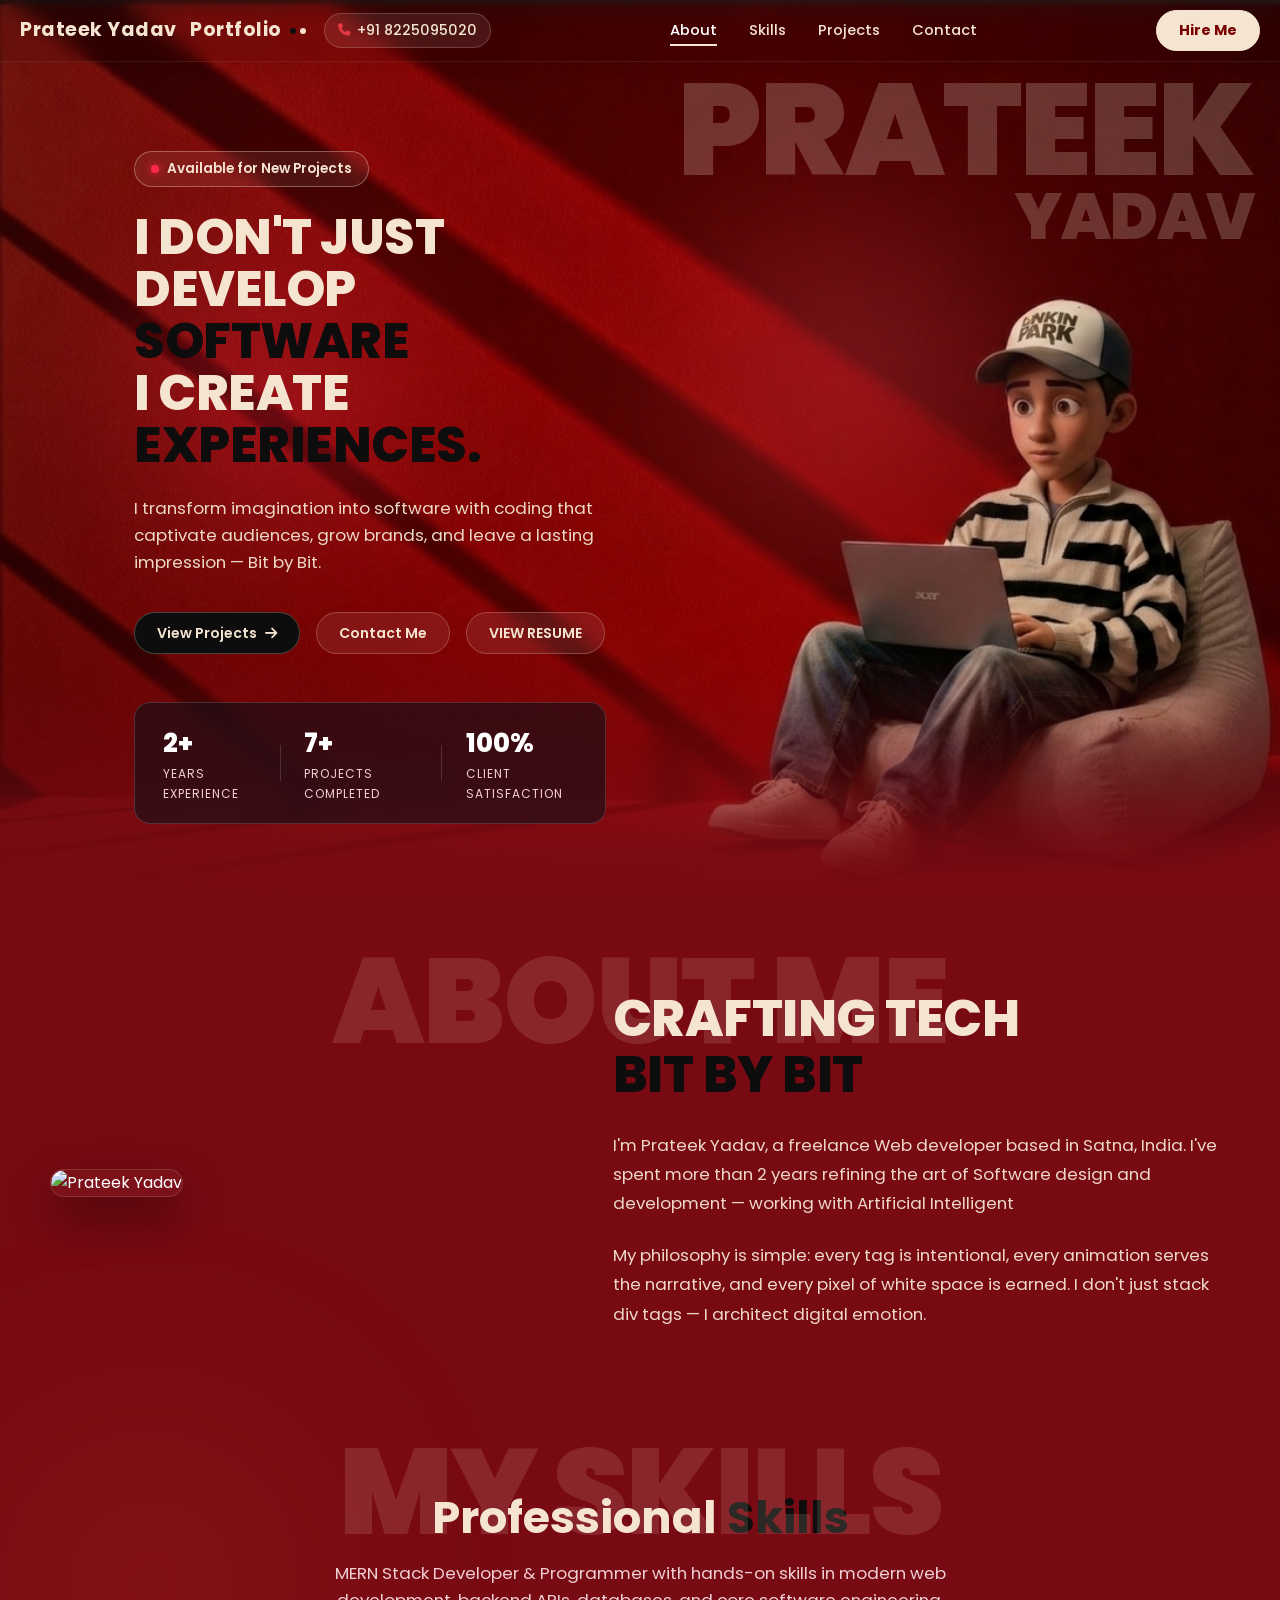
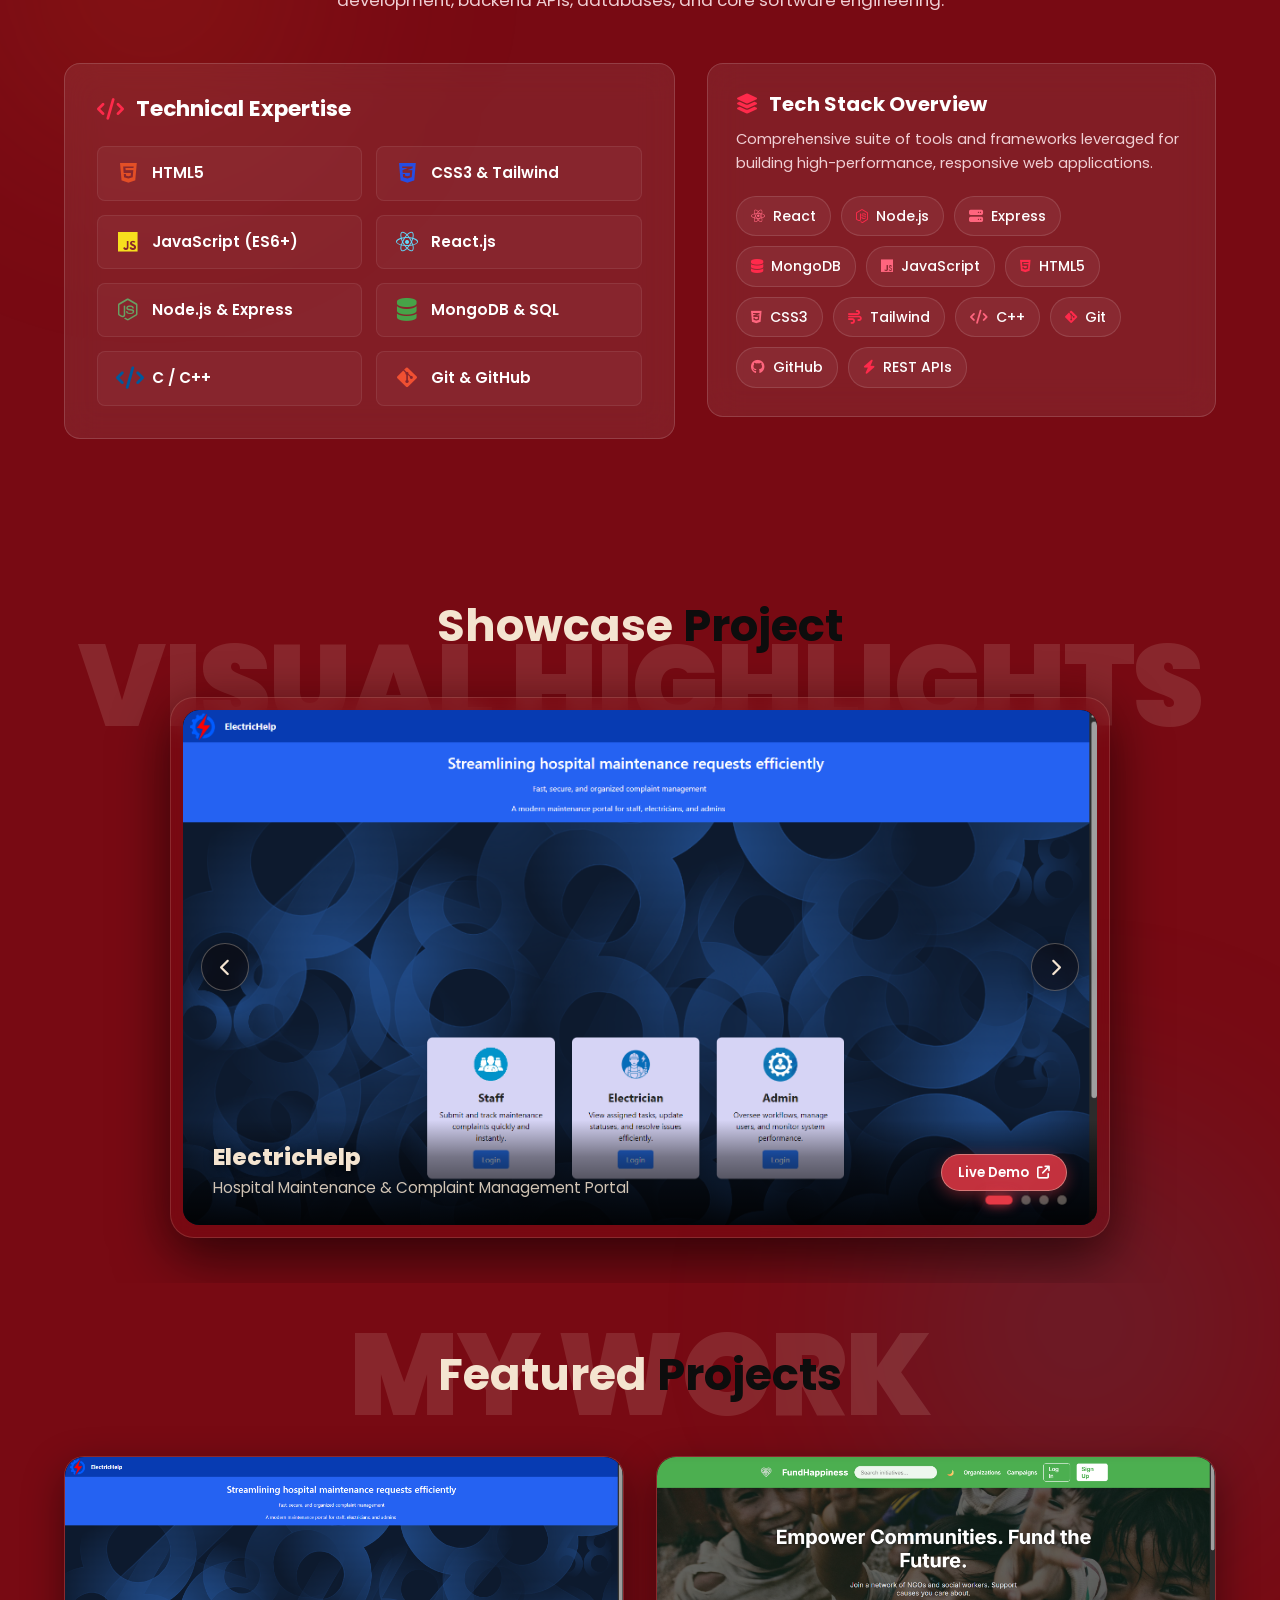
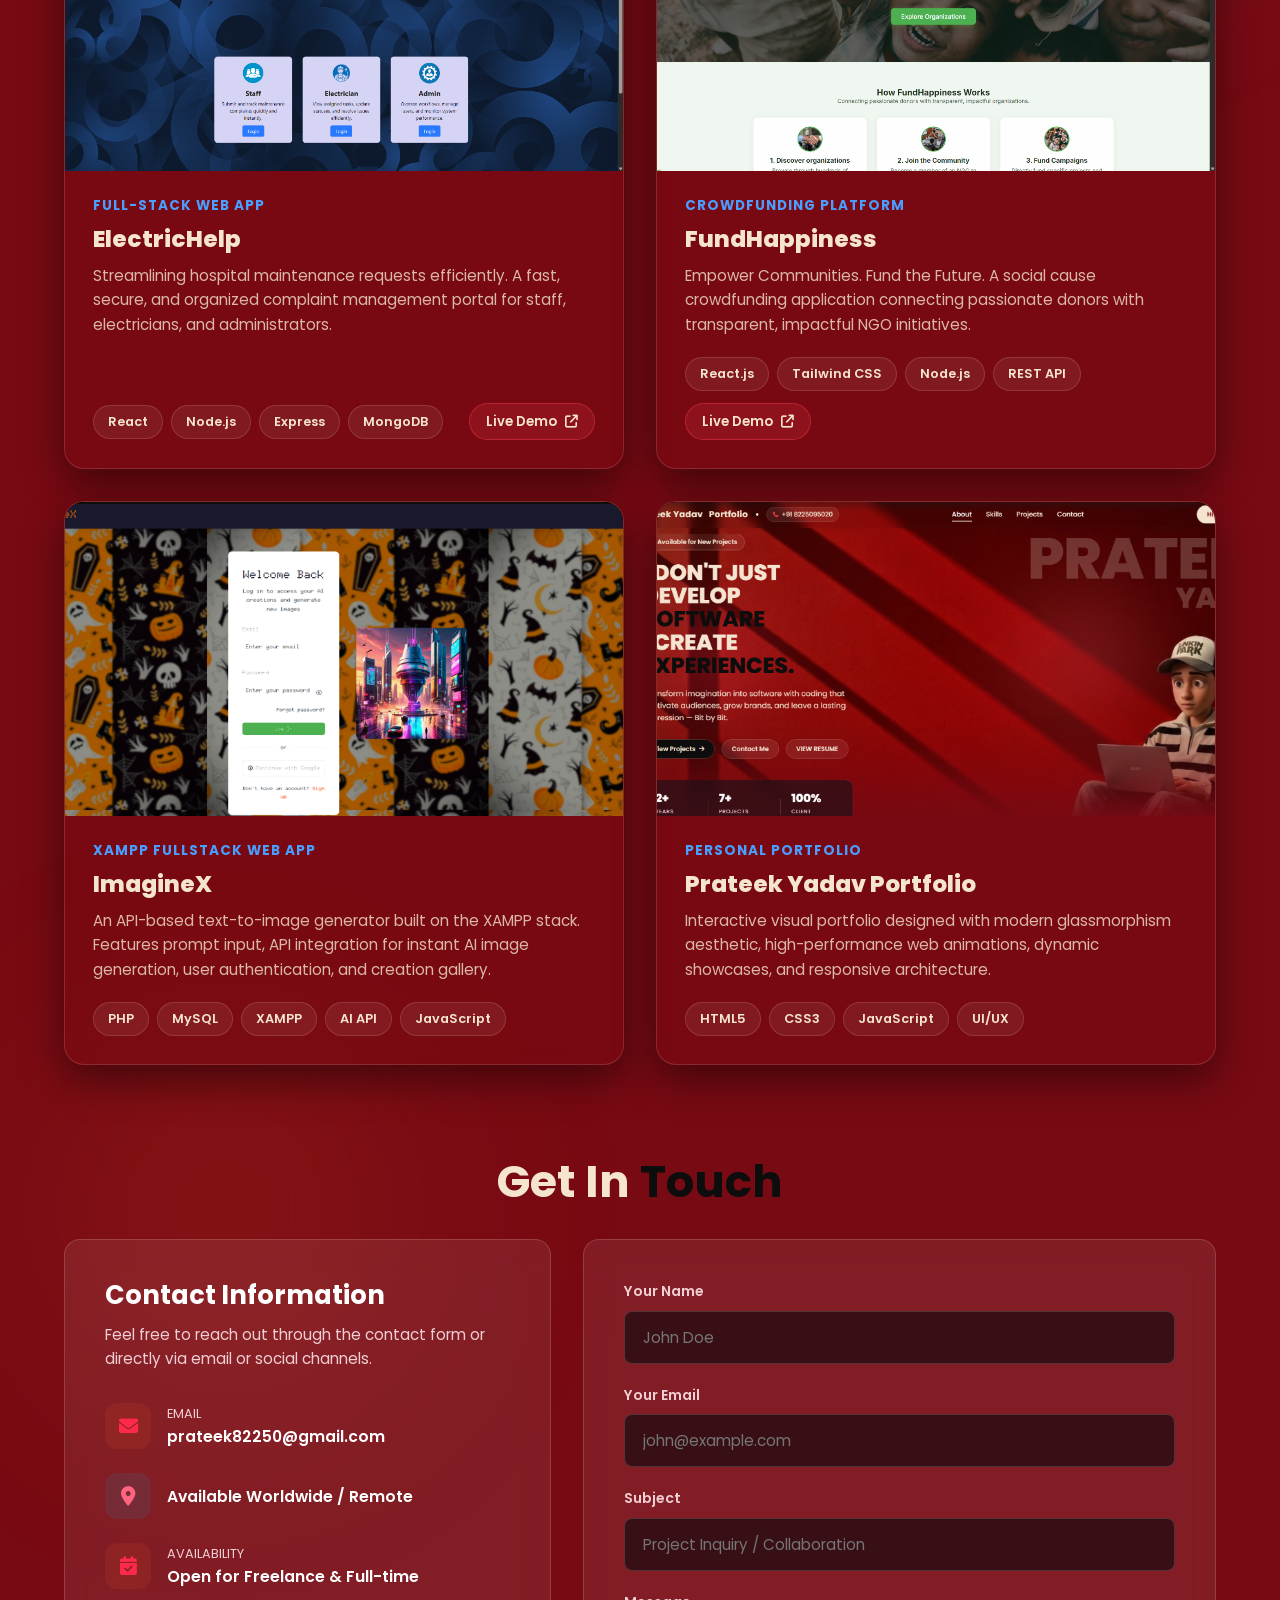
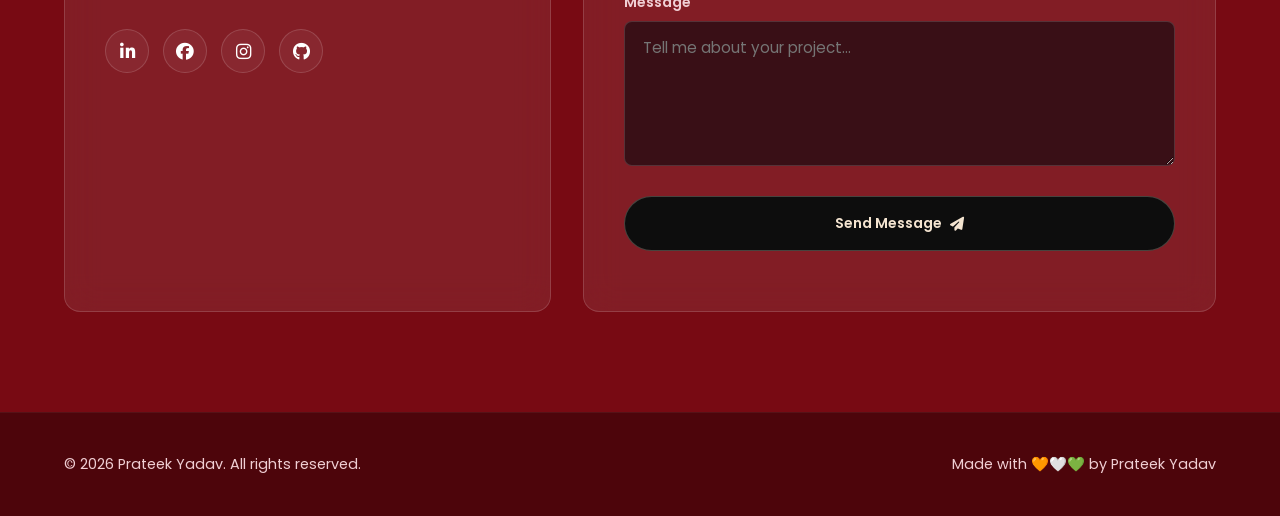
==== commit 082be8a5: "Update README.md and meta tags for Prateek Yadav" ====
--- a/index.html
+++ b/index.html
@@ -6,7 +6,7 @@
     <meta name="viewport" content="width=device-width, initial-scale=1.0">
     <title>Prateek Yadav | Web Developer</title>
     <meta name="description"
-        content="Portfolio of Prateek Yadav - Video Editor & Visual Creator specializing in cinematic stories and high-impact content.">
+        content="Portfolio of Prateek Yadav - Full-Stack MERN Developer & Programmer specializing in modern web development, backend APIs, databases, and core software engineering.">
     <!-- Google Fonts -->
     <link rel="preconnect" href="https://fonts.googleapis.com">
     <link rel="preconnect" href="https://fonts.gstatic.com" crossorigin>
@@ -127,7 +127,7 @@
             <div class="container about-container-new">
                 <div class="about-image-col">
                     <div class="about-image-card">
-                        <img src="./assets/himanshu-front.png" alt="Himanshu Kumar" class="about-portrait-img">
+                        <img src="./assets/himanshu-front.png" alt="Prateek Yadav" class="about-portrait-img">
                     </div>
                 </div>
                 <div class="about-text-col">
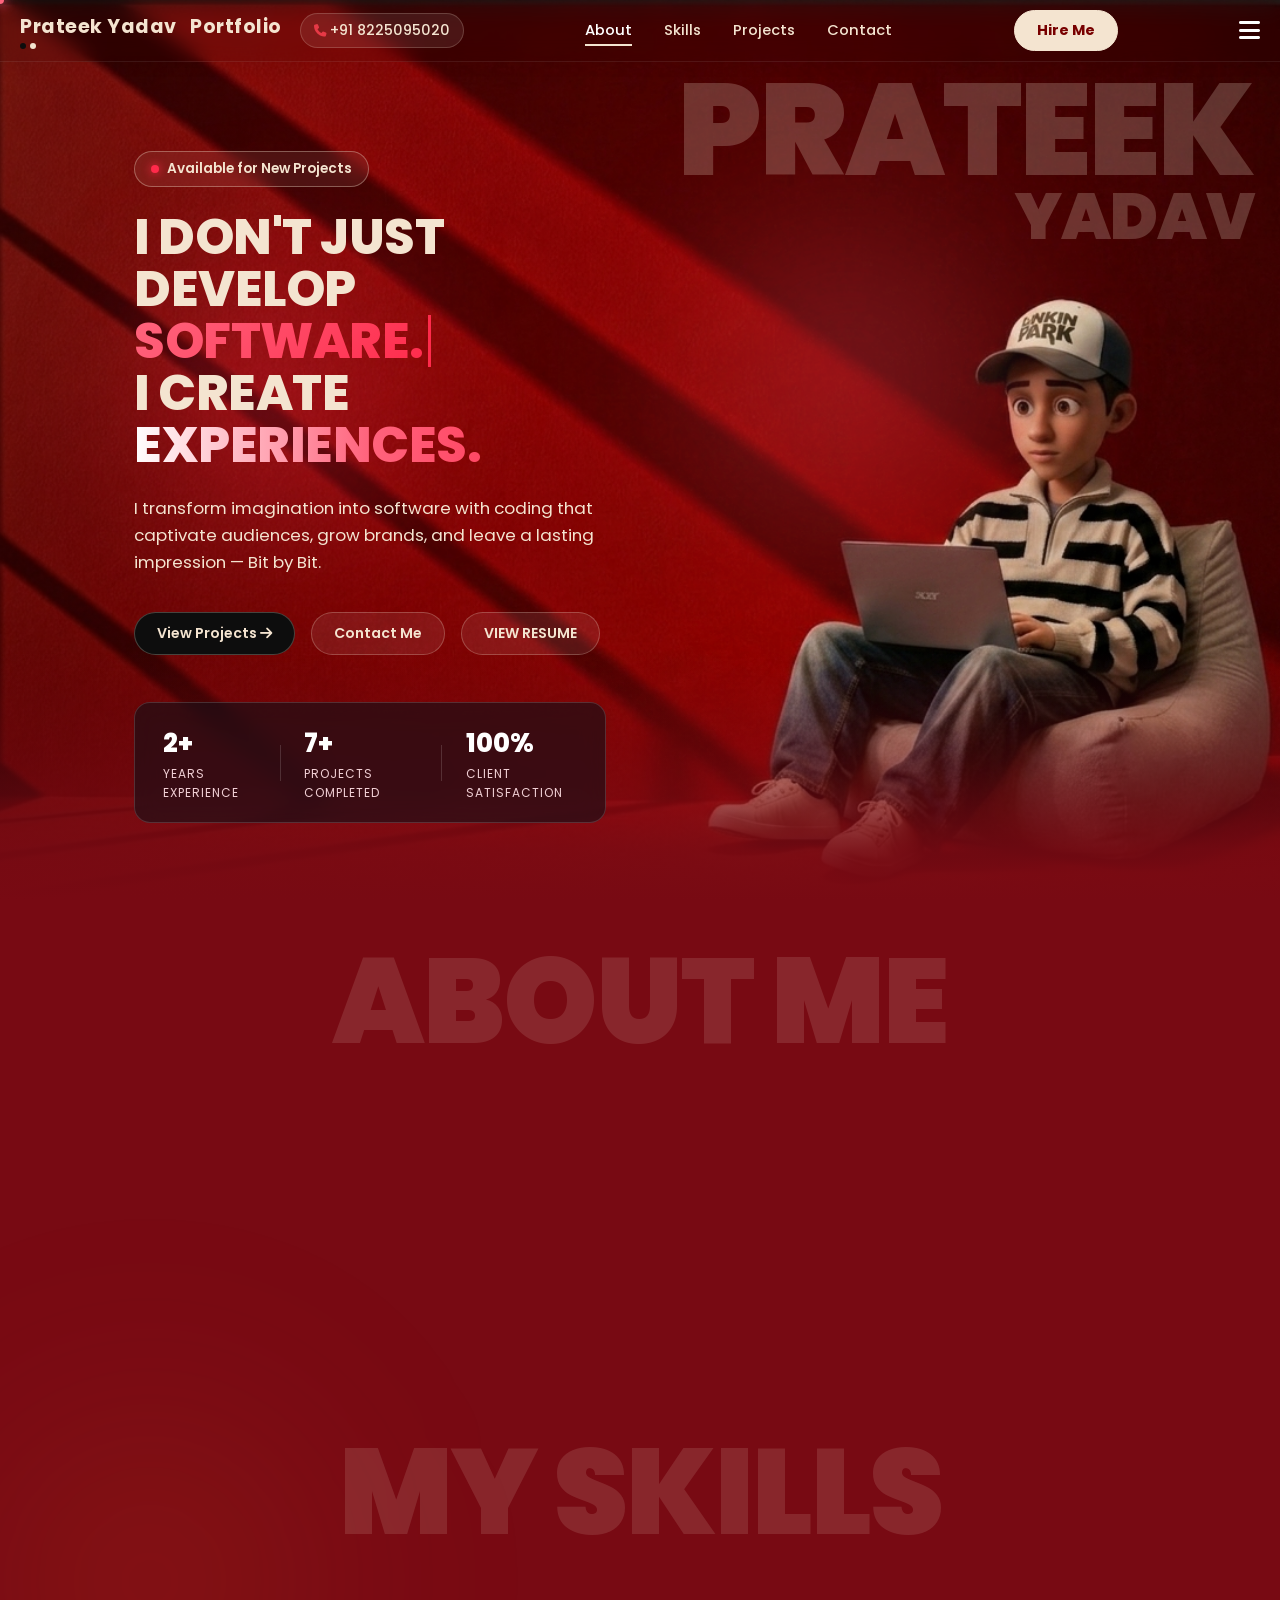
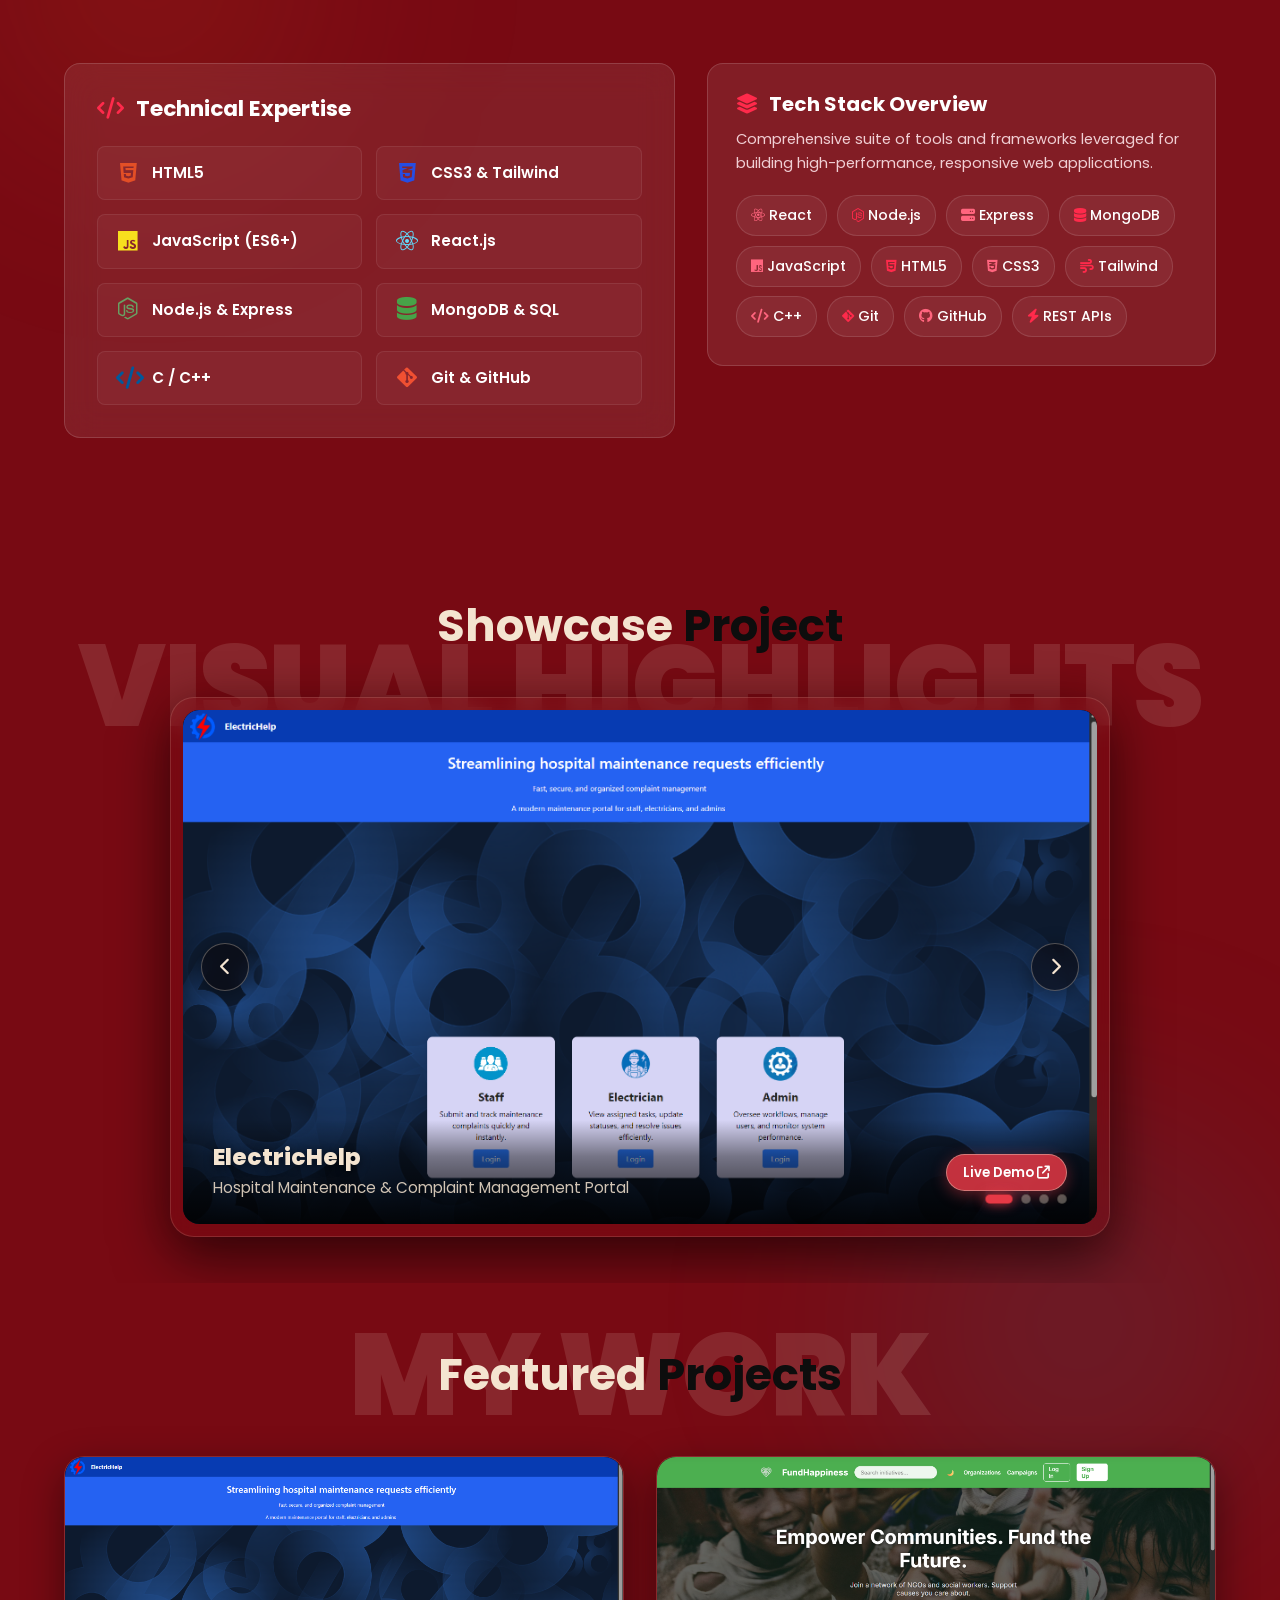
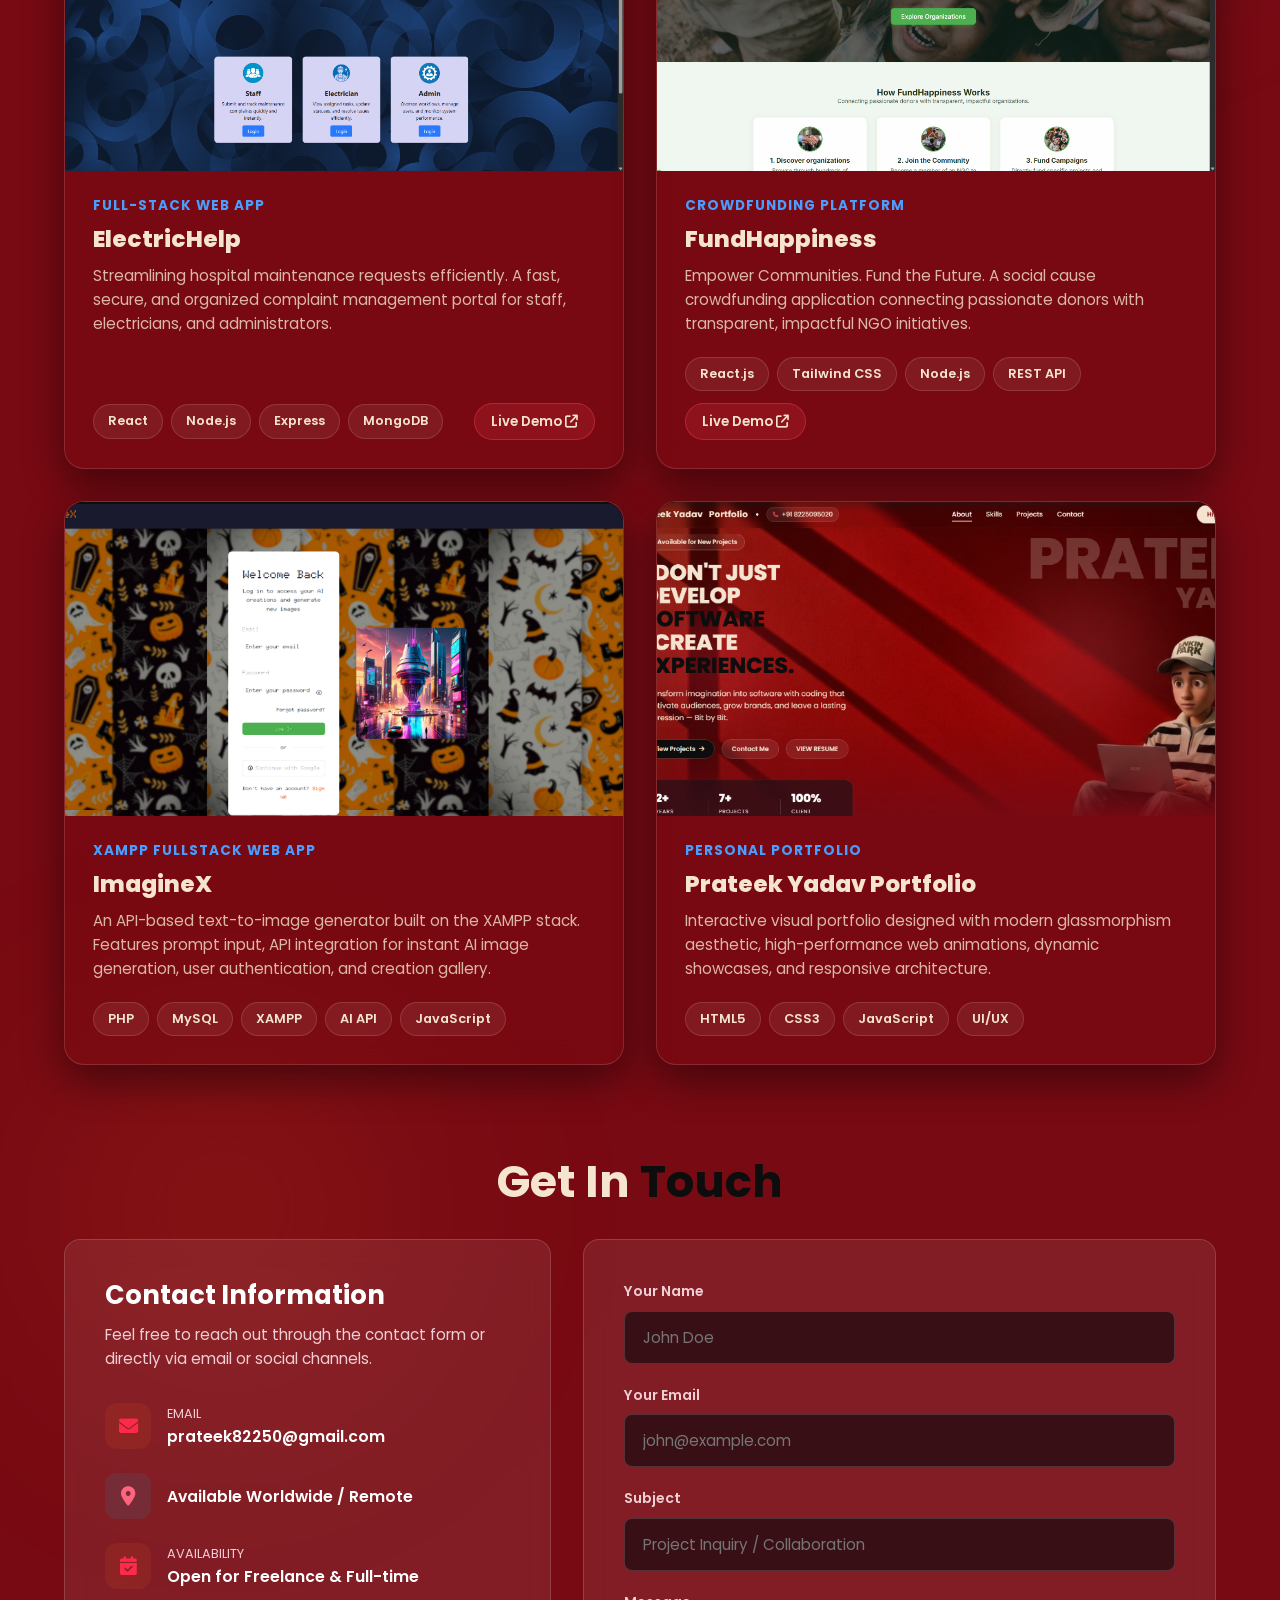
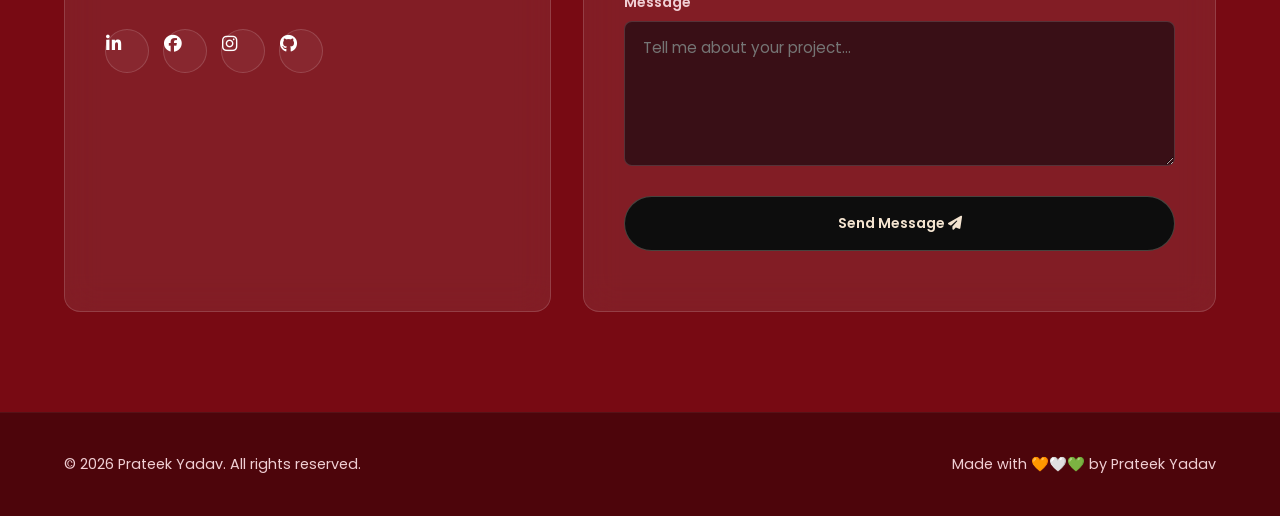
==== commit 418f4118: "Add cinematic preloader, 3D card tilt, particle constellation, and mobile animations" ====
--- a/index.html
+++ b/index.html
@@ -17,20 +17,48 @@
     <link rel="stylesheet" href="styles.css?v=2.0">
 </head>
 
-<body>
+<body class="is-loading">
+
+    <!-- Fullscreen Tagda Preloader Screen -->
+    <div id="cinematic-loader" class="cinematic-loader">
+        <div class="loader-curtain loader-curtain-top"></div>
+        <div class="loader-curtain loader-curtain-bottom"></div>
+        
+        <div class="loader-content">
+            <div class="loader-logo-ring">
+                <svg class="loader-svg" viewBox="0 0 100 100">
+                    <circle class="loader-bg-circle" cx="50" cy="50" r="44"></circle>
+                    <circle class="loader-progress-circle" id="loader-progress-circle" cx="50" cy="50" r="44"></circle>
+                </svg>
+                <div class="loader-monogram">PY</div>
+            </div>
+            <div class="loader-percentage" id="loader-percent">0%</div>
+            <div class="loader-status" id="loader-status">INITIALIZING SYSTEM...</div>
+            <div class="loader-line-bar">
+                <div class="loader-line-fill" id="loader-line-fill"></div>
+            </div>
+        </div>
+    </div>
+
+    <!-- Interactive Background Particle Canvas -->
+    <canvas id="ambient-canvas"></canvas>
+
+    <!-- Custom Neon Follower Cursor -->
+    <div class="custom-cursor-dot" id="cursor-dot"></div>
+    <div class="custom-cursor-ring" id="cursor-ring"></div>
 
     <!-- Header / Navigation -->
     <header class="navbar" id="navbar">
         <div class="nav-container">
             <div class="nav-left-group">
-                <a href="#hero" class="logo">
+                <a href="#hero" class="logo" data-magnetic>
                     <span class="logo-text">Prateek Yadav &nbsp Portfolio</span>
                     <span class="logo-dots">
                         <span class="dot orange"></span>
                         <span class="dot cyan"></span>
                     </span>
                 </a>
-                <a href="tel:+918225095020" class="nav-phone">
+                <a href="tel:+918225095020" class="nav-phone" data-magnetic>
                     <i class="fa-solid fa-phone"></i>
                     <span>+91 8225095020</span>
                 </a>
@@ -41,8 +69,8 @@
                 <a href="#projects" class="nav-link">Projects</a>
                 <a href="#contact" class="nav-link">Contact</a>
             </nav>
-            <a href="#contact" class="btn-hire-me">Hire Me</a>
-            <button class="mobile-toggle" id="mobile-toggle" aria-label="Toggle Menu">
+            <a href="#contact" class="btn-hire-me" data-magnetic>Hire Me</a>
+            <button class="mobile-toggle" id="mobile-toggle" aria-label="Toggle Menu" data-magnetic>
                 <i class="fa-solid fa-bars"></i>
             </button>
         </div>
@@ -62,37 +90,42 @@
             <div class="hero-overlay-bottom"></div>
             <div class="hero-ambient-red"></div>
             <div class="hero-ambient-crimson"></div>
+
+            
         </div>
         
+        
 
         <div class="hero-content container">
-            <div class="hero-badge">
+            <div class="hero-badge" data-reveal="fade-down">
                 <span class="badge-dot"></span>
-                Available for New Projects
-            </div>
-            <h1 class="hero-headline-big">
+                Available for New Projects 
+            </div> 
+            <h1 class="hero-headline-big" data-reveal="fade-up">
                 <span class="text-sand">I DON'T JUST</span><br>
-                <span class="text-sand">Develop </span><span class="text-black">Software</span><br>
+                <span class="text-sand">Develop </span><span class="text-black typewriter-target" data-typewriter='["Software.", "MERN Apps.", "Web Solutions.", "Experiences."]'>Software.</span><br>
                 <span class="text-sand">I CREATE</span><br>
-                <span class="text-black">EXPERIENCES.</span>
+                <span class="text-black glowing-text-accent">EXPERIENCES.</span>
             </h1>
-            <p class="hero-description-cinematic">
+            <p class="hero-description-cinematic" data-reveal="fade-up" data-delay="100">
                 I transform imagination into software with coding that captivate audiences, grow brands, and leave a
                 lasting impression — Bit  by Bit.
             </p>
 
-            <div class="hero-actions">
-                <a href="#projects" class="btn btn-primary">
+            <div class="hero-actions" data-reveal="fade-up" data-delay="200">
+                <a href="#projects" class="btn btn-primary" data-magnetic>
                     <span>View Projects</span>
                     <i class="fa-solid fa-arrow-right"></i>
                 </a>
-                <a href="#contact" class="btn btn-secondary">
+                <a href="#contact" class="btn btn-secondary" data-magnetic>
                     <span>Contact Me</span>
-                </a>              <a target="_blank" href="https://drive.google.com/file/d/1pZ5GTEIZ9UFuw4XjieL7aiirrdy3fxpk/view?usp=sharing" class="btn btn-secondary">VIEW RESUME</a>
-
-            </div>
-
-            <div class="hero-stats">
+                </a>              <a target="_blank" href="https://drive.google.com/file/d/1pZ5GTEIZ9UFuw4XjieL7aiirrdy3fxpk/view?usp=sharing" class="btn btn-secondary" data-magnetic>VIEW RESUME</a>
+                
+
+            </div>
+            
+
+            <div class="hero-stats" data-reveal="fade-up" data-delay="300" data-tilt>
                 <div class="stat-item">
                     <span class="stat-number" data-target="2">2+</span>
                     <span class="stat-label">Years Experience</span>
@@ -117,23 +150,21 @@
         <!-- Background Glow Orbs matching photo theme -->
         <div class="glow-orb orange-glow orb-1"></div>
         <div class="glow-orb cyan-glow orb-2"></div>
-        <div class="glow-orb orange-glow orb-3"></div>
-
-        <!-- About Section -->
+        <div class="glow-orb orange-glow orb-3"></div>        <!-- About Section -->
         <section class="section about-section" id="about">
             <div class="about-bg-title-wrapper">
                 <span class="about-bg-title">ABOUT ME</span>
             </div>
             <div class="container about-container-new">
-                <div class="about-image-col">
-                    <div class="about-image-card">
+                <div class="about-image-col" data-reveal="fade-right">
+                    <div class="about-image-card" data-tilt>
                         <img src="./assets/himanshu-front.png" alt="Prateek Yadav" class="about-portrait-img">
                     </div>
                 </div>
-                <div class="about-text-col">
+                <div class="about-text-col" data-reveal="fade-left">
                     <h2 class="about-headline">
                         <span class="text-sand">Crafting Tech</span><br>
-                        <span class="text-black">Bit By Bit</span>
+                        <span class="text-black glowing-text-accent">Bit By Bit</span>
                     </h2>
                     <p class="about-text-p">
                         I'm Prateek Yadav, a freelance Web developer based in Satna, India. I've spent more than 2 years
@@ -153,7 +184,7 @@
                 <span class="skills-bg-title">MY SKILLS</span>
             </div>
             <div class="container">
-                <div class="section-header text-center">
+                <div class="section-header text-center" data-reveal="fade-down">
                     <h2 class="section-title">
                         <span class="text-sand">Professional</span> 
                         <span class="text-black">Skills</span>
@@ -165,7 +196,7 @@
 
                 <div class="skills-container-grid">
                     <!-- Left Column: Technical Expertise Progress Bars -->
-                    <div class="skills-categories glass-card">
+                    <div class="skills-categories glass-card" data-reveal="fade-right" data-tilt>
                         <h3 class="skills-category-title"><i class="fa-solid fa-code text-orange"></i> Technical Expertise</h3>
                         
                         <div class="skills-expertise-grid">
@@ -228,24 +259,24 @@
                     </div>
 
                     <!-- Right Column: Tech Stack badges & visual image -->
-                    <div class="skills-visual-col">
-                        <div class="skills-badge-card glass-card">
+                    <div class="skills-visual-col" data-reveal="fade-left">
+                        <div class="skills-badge-card glass-card" data-tilt>
                             <h3 class="skills-card-heading"><i class="fa-solid fa-layer-group text-orange"></i> Tech Stack Overview</h3>
                             <p class="skills-card-desc">Comprehensive suite of tools and frameworks leveraged for building high-performance, responsive web applications.</p>
                             
                             <div class="tech-stack-tags">
-                                <span class="tech-tag"><i class="fa-brands fa-react text-cyan"></i> React</span>
-                                <span class="tech-tag"><i class="fa-brands fa-node-js text-orange"></i> Node.js</span>
-                                <span class="tech-tag"><i class="fa-solid fa-server text-cyan"></i> Express</span>
-                                <span class="tech-tag"><i class="fa-solid fa-database text-orange"></i> MongoDB</span>
-                                <span class="tech-tag"><i class="fa-brands fa-js text-cyan"></i> JavaScript</span>
-                                <span class="tech-tag"><i class="fa-brands fa-html5 text-orange"></i> HTML5</span>
-                                <span class="tech-tag"><i class="fa-brands fa-css3-alt text-cyan"></i> CSS3</span>
-                                <span class="tech-tag"><i class="fa-solid fa-wind text-orange"></i> Tailwind</span>
-                                <span class="tech-tag"><i class="fa-solid fa-code text-cyan"></i> C++</span>
-                                <span class="tech-tag"><i class="fa-brands fa-git-alt text-orange"></i> Git</span>
-                                <span class="tech-tag"><i class="fa-brands fa-github text-cyan"></i> GitHub</span>
-                                <span class="tech-tag"><i class="fa-solid fa-bolt text-orange"></i> REST APIs</span>
+                                <span class="tech-tag" data-magnetic><i class="fa-brands fa-react text-cyan"></i> React</span>
+                                <span class="tech-tag" data-magnetic><i class="fa-brands fa-node-js text-orange"></i> Node.js</span>
+                                <span class="tech-tag" data-magnetic><i class="fa-solid fa-server text-cyan"></i> Express</span>
+                                <span class="tech-tag" data-magnetic><i class="fa-solid fa-database text-orange"></i> MongoDB</span>
+                                <span class="tech-tag" data-magnetic><i class="fa-brands fa-js text-cyan"></i> JavaScript</span>
+                                <span class="tech-tag" data-magnetic><i class="fa-brands fa-html5 text-orange"></i> HTML5</span>
+                                <span class="tech-tag" data-magnetic><i class="fa-brands fa-css3-alt text-cyan"></i> CSS3</span>
+                                <span class="tech-tag" data-magnetic><i class="fa-solid fa-wind text-orange"></i> Tailwind</span>
+                                <span class="tech-tag" data-magnetic><i class="fa-solid fa-code text-cyan"></i> C++</span>
+                                <span class="tech-tag" data-magnetic><i class="fa-brands fa-git-alt text-orange"></i> Git</span>
+                                <span class="tech-tag" data-magnetic><i class="fa-brands fa-github text-cyan"></i> GitHub</span>
+                                <span class="tech-tag" data-magnetic><i class="fa-solid fa-bolt text-orange"></i> REST APIs</span>
                             </div>
                         </div>
                     </div>
@@ -260,12 +291,12 @@
                 <span class="showreel-bg-title">VISUAL HIGHLIGHTS</span>
             </div>
             <div class="container">
-                <div class="section-header text-center">
+                <div class="section-header text-center" data-reveal="fade-down">
                     <h2 class="section-title"><span class="text-sand">Showcase</span> <span
                             class="text-black">Project</span></h2>
                 </div>
 
-                <div class="showreel-wrapper glass-card">
+                <div class="showreel-wrapper glass-card" data-reveal="zoom-in" data-tilt>
                     <div class="showreel-slideshow-container" id="showcase-slideshow">
                         <div class="slideshow-track" id="slideshow-track">
                             <div class="slide active">
@@ -275,7 +306,7 @@
                                         <h3>ElectricHelp</h3>
                                         <p>Hospital Maintenance &amp; Complaint Management Portal</p>
                                     </div>
-                                    <a href="http://electrichelp.vercel.app/" target="_blank" class="slide-live-btn" aria-label="Visit ElectricHelp Live Demo">
+                                    <a href="http://electrichelp.vercel.app/" target="_blank" class="slide-live-btn" aria-label="Visit ElectricHelp Live Demo" data-magnetic>
                                         <span>Live Demo</span> <i class="fa-solid fa-arrow-up-right-from-square"></i>
                                     </a>
                                 </div>
@@ -287,7 +318,7 @@
                                         <h3>FundHappiness</h3>
                                         <p>Empower Communities &amp; Fund NGO Initiatives</p>
                                     </div>
-                                    <a href="https://fund-happiness.vercel.app/#" target="_blank" class="slide-live-btn" aria-label="Visit FundHappiness Live Demo">
+                                    <a href="https://fund-happiness.vercel.app/#" target="_blank" class="slide-live-btn" aria-label="Visit FundHappiness Live Demo" data-magnetic>
                                         <span>Live Demo</span> <i class="fa-solid fa-arrow-up-right-from-square"></i>
                                     </a>
                                 </div>
@@ -313,10 +344,10 @@
                         </div>
 
                         <!-- Navigation Arrows -->
-                        <button class="slideshow-nav nav-prev" id="slideshow-prev" aria-label="Previous Slide">
+                        <button class="slideshow-nav nav-prev" id="slideshow-prev" aria-label="Previous Slide" data-magnetic>
                             <i class="fa-solid fa-chevron-left"></i>
                         </button>
-                        <button class="slideshow-nav nav-next" id="slideshow-next" aria-label="Next Slide">
+                        <button class="slideshow-nav nav-next" id="slideshow-next" aria-label="Next Slide" data-magnetic>
                             <i class="fa-solid fa-chevron-right"></i>
                         </button>
 
@@ -338,7 +369,7 @@
                 <span class="work-bg-title">MY WORK</span>
             </div>
             <div class="container">
-                <div class="section-header text-center">
+                <div class="section-header text-center" data-reveal="fade-down">
                     <h2 class="section-title"><span class="text-sand">Featured</span> <span
                             class="text-black">Projects</span></h2>
                 </div>
@@ -350,7 +381,7 @@
             <div class="container long-videos-container">
                 <div class="long-videos-grid">
                     <!-- Project 1: ElectricHelp -->
-                    <div class="long-video-card glass-card">
+                    <div class="long-video-card glass-card" data-reveal="fade-up" data-delay="100" data-tilt>
                         <div class="long-video-embed-wrapper">
                             <img src="./assets/showcase-electrichelp.png" alt="ElectricHelp Hospital Maintenance Portal" class="featured-project-img" loading="lazy">
                         </div>
@@ -365,7 +396,7 @@
                                     <span class="tool-pill">Express</span>
                                     <span class="tool-pill">MongoDB</span>
                                 </div>
-                                <a href="http://electrichelp.vercel.app/" target="_blank" class="project-live-btn">
+                                <a href="http://electrichelp.vercel.app/" target="_blank" class="project-live-btn" data-magnetic>
                                     <span>Live Demo</span>
                                     <i class="fa-solid fa-arrow-up-right-from-square"></i>
                                 </a>
@@ -374,7 +405,7 @@
                     </div>
 
                     <!-- Project 2: FundHappiness -->
-                    <div class="long-video-card glass-card">
+                    <div class="long-video-card glass-card" data-reveal="fade-up" data-delay="200" data-tilt>
                         <div class="long-video-embed-wrapper">
                             <img src="./assets/showcase-fundhappiness.png" alt="FundHappiness Crowdfunding Platform" class="featured-project-img" loading="lazy">
                         </div>
@@ -389,7 +420,7 @@
                                     <span class="tool-pill">Node.js</span>
                                     <span class="tool-pill">REST API</span>
                                 </div>
-                                <a href="https://fund-happiness.vercel.app/#" target="_blank" class="project-live-btn">
+                                <a href="https://fund-happiness.vercel.app/#" target="_blank" class="project-live-btn" data-magnetic>
                                     <span>Live Demo</span>
                                     <i class="fa-solid fa-arrow-up-right-from-square"></i>
                                 </a>
@@ -398,7 +429,7 @@
                     </div>
 
                     <!-- Project 3: ImagineX -->
-                    <div class="long-video-card glass-card">
+                    <div class="long-video-card glass-card" data-reveal="fade-up" data-delay="300" data-tilt>
                         <div class="long-video-embed-wrapper">
                             <img src="./assets/showcase-imaginex.png" alt="ImagineX API Text to Image Generator" class="featured-project-img" loading="lazy">
                         </div>
@@ -417,7 +448,7 @@
                     </div>
 
                     <!-- Project 4: Prateek Yadav Portfolio -->
-                    <div class="long-video-card glass-card">
+                    <div class="long-video-card glass-card" data-reveal="fade-up" data-delay="400" data-tilt>
                         <div class="long-video-embed-wrapper">
                             <img src="./assets/showcase-hero.png" alt="Prateek Yadav Portfolio Experience" class="featured-project-img" loading="lazy">
                         </div>
@@ -450,13 +481,13 @@
         <!-- Contact Section -->
         <section class="section contact-section" id="contact">
             <div class="container">
-                <div class="section-header text-center">
+                <div class="section-header text-center" data-reveal="fade-down">
                     <h2 class="section-title"><span class="text-sand">Get In</span> <span
                             class="text-black">Touch</span></h2>
                 </div>
 
                 <div class="contact-grid">
-                    <div class="contact-info glass-card">
+                    <div class="contact-info glass-card" data-reveal="fade-right" data-tilt>
                         <h3>Contact Information</h3>
                         <p>Feel free to reach out through the contact form or directly via email or social channels.</p>
 
@@ -477,7 +508,7 @@
                                     <i class="fa-solid fa-location-dot"></i>
                                 </div>
                                 <div class="info-content">
-                                    <span class="info-value"> <a href="https://www.google.com/maps/place/Prateek+Yadav's+%E0%A4%AA%E0%A5%8D%E0%A4%B0%E0%A4%A4%E0%A5%80%E0%A4%95+%E0%A4%AF%E0%A4%BE%E0%A4%A6%E0%A4%B5'%E0%A4%B8/@24.559609,80.8168596,237m/data=!3m1!1e3!4m18!1m12!4m11!1m3!2m2!1d80.8176852!2d24.5595852!1m6!1m2!1s0x39847f0414053ceb:0x3e97557c7fc71500!2sPrateek+Yadav's,+HR58%2BWXP,+Gali+Number+7,+Dhawari,+Satna,+Madhya+Pradesh+485001!2m2!1d80.8174218!2d24.5597994!3m4!1s0x39847f0414053ceb:0x3e97557c7fc71500!8m2!3d24.5597997!4d80.8174253?entry=ttu&g_ep=EgoyMDI2MDgwMy4wIKXMDSoASAFQAw%3D%3D"Location</span>
+                                    <span class="info-value"> <a target="_blank" href="https://www.google.com/maps/place/Prateek+Yadav's+%E0%A4%AA%E0%A5%8D%E0%A4%B0%E0%A4%A4%E0%A5%80%E0%A4%95+%E0%A4%AF%E0%A4%BE%E0%A4%A6%E0%A4%BB'%E0%A4%B8/@24.559609,80.8168596,237m/data=!3m1!1e3!4m18!1m12!4m11!1m3!2m2!1d80.8176852!2d24.5595852!1m6!1m2!1s0x39847f0414053ceb:0x3e97557c7fc71500!2sPrateek+Yadav's,+HR58%2BWXP,+Gali+Number+7,+Dhawari,+Satna,+Madhya+Pradesh+485001!2m2!1d80.8174218!2d24.5597994!3m4!1s0x39847f0414053ceb:0x3e97557c7fc71500!8m2!3d24.5597997!4d80.8174253?entry=ttu&g_ep=EgoyMDI2MDgwMy4wIKXMDSoASAFQAw%3D%3D"Location</span>
                                     <span class="info-value">Available Worldwide / Remote</a></span>
                                 </div>
                             </div>
@@ -494,20 +525,20 @@
                         </div>
 
                         <div class="social-links">
-                            <a href="http://www.linkedin.com/in/prateek-yadav-03792a287" target="_blank" rel="noopener noreferrer" class="social-btn"
+                            <a href="http://www.linkedin.com/in/prateek-yadav-03792a287" target="_blank" rel="noopener noreferrer" class="social-btn" data-magnetic
                                 aria-label="LinkedIn"><i class="fa-brands fa-linkedin-in"></i></a>
-                            <a href="https://www.facebook.com/profile.php?id=100016126751096" target="_blank" rel="noopener noreferrer" class="social-btn"
+                            <a href="https://www.facebook.com/profile.php?id=100016126751096" target="_blank" rel="noopener noreferrer" class="social-btn" data-magnetic
                                 aria-label="facebook"><i class="fa-brands fa-facebook"></i></a>
-                            <a href="https://www.instagram.com/himanxhu.exp?igsh=MTczaDYxaDd1NHJ3Mw%3D%3D&utm_source=qr"
+                            <a href="https://www.instagram.com/prateekyadav._.21/" data-magnetic
                                 target="_blank" rel="noopener noreferrer" class="social-btn" aria-label="Instagram"><i
                                     class="fa-brands fa-instagram"></i></a>
-                                     <a href="https://github.com/Prateekyadav17"
+                                     <a href="https://github.com/Prateekyadav17" data-magnetic
                                 target="_blank" rel="noopener noreferrer" class="social-btn" aria-label="github"><i
                                     class="fa-brands fa-github"></i></a>
                         </div>
                     </div>
 
-                    <form class="contact-form glass-card" id="contact-form">
+                    <form class="contact-form glass-card" id="contact-form" data-reveal="fade-left" data-tilt>
                         <div class="form-group">
                             <label for="name">Your Name</label>
                             <input type="text" id="name" required placeholder="John Doe">
@@ -525,7 +556,7 @@
                             <textarea id="message" rows="5" required
                                 placeholder="Tell me about your project..."></textarea>
                         </div>
-                        <button type="submit" class="btn btn-primary submit-btn">
+                        <button type="submit" class="btn btn-primary submit-btn" data-magnetic>
                             <span>Send Message</span>
                             <i class="fa-solid fa-paper-plane"></i>
                         </button>
@@ -546,7 +577,7 @@
     </footer>
 
     <!-- Back to top floating button -->
-    <button class="back-to-top" id="back-to-top" aria-label="Back to Top">
+    <button class="back-to-top" id="back-to-top" aria-label="Back to Top" data-magnetic>
         <i class="fa-solid fa-arrow-up"></i>
     </button>
 
--- a/styles.css
+++ b/styles.css
@@ -2950,4 +2950,381 @@
     .showreel-slideshow-container {
         min-height: 210px;
     }
+}
+
+/* ==========================================================================
+   SUPER ANIMATION SYSTEM & MICRO-INTERACTIONS
+   ========================================================================== */
+
+/* 1. Ambient Background Particle Canvas */
+#ambient-canvas {
+    position: fixed;
+    top: 0;
+    left: 0;
+    width: 100vw;
+    height: 100vh;
+    pointer-events: none;
+    z-index: 0;
+    opacity: 0.75;
+}
+
+/* 2. Custom Neon Follower Cursor */
+@media (pointer: fine) {
+    body {
+        cursor: default;
+    }
+    a, button, input, textarea, .glass-card, [data-magnetic] {
+        cursor: pointer;
+    }
+    .custom-cursor-dot {
+        width: 8px;
+        height: 8px;
+        background: #ff657e;
+        box-shadow: 0 0 12px #ff657e, 0 0 20px #ff2a4b;
+        border-radius: 50%;
+        position: fixed;
+        top: 0;
+        left: 0;
+        pointer-events: none;
+        z-index: 99999;
+        transform: translate(-50%, -50%);
+        transition: opacity 0.3s ease;
+    }
+    .custom-cursor-ring {
+        width: 38px;
+        height: 38px;
+        border: 1.5px solid rgba(255, 101, 126, 0.6);
+        border-radius: 50%;
+        position: fixed;
+        top: 0;
+        left: 0;
+        pointer-events: none;
+        z-index: 99998;
+        transform: translate(-50%, -50%);
+        box-shadow: 0 0 15px rgba(255, 42, 75, 0.2);
+        transition: width 0.22s ease-out, height 0.22s ease-out, border-color 0.22s ease, background-color 0.22s ease, box-shadow 0.22s ease;
+    }
+    .custom-cursor-ring.cursor-hover {
+        width: 56px;
+        height: 56px;
+        border-color: #ff2a4b;
+        background-color: rgba(255, 42, 75, 0.12);
+        box-shadow: 0 0 25px rgba(255, 42, 75, 0.45);
+    }
+    .custom-cursor-ring.cursor-active {
+        width: 26px;
+        height: 26px;
+        border-color: #ff657e;
+        background-color: rgba(255, 101, 126, 0.35);
+    }
+}
+@media (pointer: coarse) {
+    .custom-cursor-dot,
+    .custom-cursor-ring {
+        display: none !important;
+    }
+}
+
+/* 3. Hero Typewriter & Text Shimmer */
+.typewriter-target {
+    position: relative;
+    display: inline-block;
+    background: linear-gradient(135deg, #ff657e, #ff2a4b);
+    -webkit-background-clip: text;
+    -webkit-text-fill-color: transparent;
+    border-right: 3px solid #ff2a4b;
+    padding-right: 4px;
+    animation: blink-caret 0.75s step-end infinite;
+}
+
+@keyframes blink-caret {
+    from, to { border-color: transparent }
+    50% { border-color: #ff2a4b }
+}
+
+.glowing-text-accent {
+    background: linear-gradient(90deg, #ffffff, #ff657e, #ff2a4b, #ffffff);
+    background-size: 200% auto;
+    color: #fff;
+    -webkit-background-clip: text;
+    -webkit-text-fill-color: transparent;
+    animation: textShimmer 4s linear infinite;
+}
+
+@keyframes textShimmer {
+    to { background-position: 200% center; }
+}
+
+/* 4. Scroll Reveal Engine */
+[data-reveal] {
+    opacity: 0;
+    transition: opacity 0.85s cubic-bezier(0.16, 1, 0.3, 1), transform 0.85s cubic-bezier(0.16, 1, 0.3, 1);
+    will-change: opacity, transform;
+}
+
+[data-reveal="fade-up"] {
+    transform: translateY(45px);
+}
+
+[data-reveal="fade-down"] {
+    transform: translateY(-45px);
+}
+
+[data-reveal="fade-left"] {
+    transform: translateX(45px);
+}
+
+[data-reveal="fade-right"] {
+    transform: translateX(-45px);
+}
+
+[data-reveal="zoom-in"] {
+    transform: scale(0.9);
+}
+
+[data-reveal].is-revealed {
+    opacity: 1;
+    transform: translate(0, 0) scale(1);
+}
+
+@media (max-width: 768px) {
+    [data-reveal="fade-up"] {
+        transform: translateY(22px);
+    }
+    [data-reveal="fade-down"] {
+        transform: translateY(-22px);
+    }
+    [data-reveal="fade-left"] {
+        transform: translateX(18px);
+    }
+    [data-reveal="fade-right"] {
+        transform: translateX(-18px);
+    }
+}
+
+/* 5. 3D Card Tilt & Specular Glare */
+[data-tilt] {
+    transform-style: preserve-3d;
+    transition: transform 0.15s ease-out, box-shadow 0.3s ease;
+    will-change: transform;
+    position: relative;
+    overflow: hidden;
+}
+
+[data-tilt]::after {
+    content: '';
+    position: absolute;
+    top: 0;
+    left: 0;
+    width: 100%;
+    height: 100%;
+    background: radial-gradient(circle at var(--glare-x, 50%) var(--glare-y, 50%), rgba(255, 255, 255, 0.22) 0%, transparent 60%);
+    pointer-events: none;
+    opacity: var(--glare-opacity, 0);
+    transition: opacity 0.3s ease;
+    z-index: 10;
+    border-radius: inherit;
+}
+
+[data-tilt]:hover {
+    box-shadow: 0 20px 40px rgba(0, 0, 0, 0.45), 0 0 35px rgba(255, 42, 75, 0.3);
+}
+
+/* 6. Magnetic Elements */
+[data-magnetic] {
+    display: inline-block;
+    transition: transform 0.2s cubic-bezier(0.16, 1, 0.3, 1);
+    will-change: transform;
+}
+
+/* 7. Enhanced Micro-Interactions */
+.hero-badge {
+    animation: floatBadge 4s ease-in-out infinite;
+}
+
+@keyframes floatBadge {
+    0%, 100% { transform: translateY(0); }
+    50% { transform: translateY(-7px); }
+}
+
+.glass-card {
+    transition: transform 0.3s cubic-bezier(0.16, 1, 0.3, 1), border-color 0.3s ease, box-shadow 0.3s ease;
+}
+
+.glass-card:hover {
+    border-color: rgba(255, 42, 75, 0.45);
+}
+
+.tech-tag {
+    transition: transform 0.25s cubic-bezier(0.34, 1.56, 0.64, 1), background-color 0.25s ease, box-shadow 0.25s ease;
+}
+
+.tech-tag:hover {
+    transform: translateY(-4px) scale(1.06);
+    background: rgba(255, 42, 75, 0.22);
+    box-shadow: 0 8px 20px rgba(255, 42, 75, 0.35);
+}
+
+/* ==========================================================================
+   CINEMATIC TAGDA PRELOADER & CURTAIN REVEAL SYSTEM
+   ========================================================================== */
+
+body.is-loading {
+    overflow: hidden !important;
+}
+
+.cinematic-loader {
+    position: fixed;
+    top: 0;
+    left: 0;
+    width: 100vw;
+    height: 100vh;
+    z-index: 999999;
+    display: flex;
+    align-items: center;
+    justify-content: center;
+    pointer-events: all;
+}
+
+.loader-curtain {
+    position: absolute;
+    left: 0;
+    width: 100%;
+    height: 50.5vh;
+    background: #4d050b;
+    background: linear-gradient(135deg, #4d050b 0%, #1e0205 100%);
+    z-index: 1;
+    transition: transform 0.95s cubic-bezier(0.77, 0, 0.175, 1);
+    box-shadow: inset 0 0 100px rgba(255, 42, 75, 0.3);
+}
+
+.loader-curtain-top {
+    top: 0;
+    border-bottom: 2px solid rgba(255, 101, 126, 0.4);
+}
+
+.loader-curtain-bottom {
+    bottom: 0;
+    border-top: 2px solid rgba(255, 101, 126, 0.4);
+}
+
+.cinematic-loader.is-loaded .loader-curtain-top {
+    transform: translateY(-100%);
+}
+
+.cinematic-loader.is-loaded .loader-curtain-bottom {
+    transform: translateY(100%);
+}
+
+.loader-content {
+    position: relative;
+    z-index: 2;
+    display: flex;
+    flex-direction: column;
+    align-items: center;
+    justify-content: center;
+    gap: 16px;
+    transition: opacity 0.5s ease, transform 0.5s ease;
+}
+
+.cinematic-loader.is-loaded .loader-content {
+    opacity: 0;
+    transform: scale(1.18);
+    pointer-events: none;
+}
+
+.loader-logo-ring {
+    position: relative;
+    width: 130px;
+    height: 130px;
+    display: flex;
+    align-items: center;
+    justify-content: center;
+}
+
+.loader-svg {
+    width: 100%;
+    height: 100%;
+    transform: rotate(-90deg);
+}
+
+.loader-bg-circle {
+    fill: none;
+    stroke: rgba(255, 255, 255, 0.08);
+    stroke-width: 5;
+}
+
+.loader-progress-circle {
+    fill: none;
+    stroke: #ff2a4b;
+    stroke-width: 5;
+    stroke-linecap: round;
+    stroke-dasharray: 276.46;
+    stroke-dashoffset: 276.46;
+    transition: stroke-dashoffset 0.08s linear;
+    filter: drop-shadow(0 0 10px #ff2a4b);
+}
+
+.loader-monogram {
+    position: absolute;
+    font-family: var(--font-heading);
+    font-size: 2.2rem;
+    font-weight: 900;
+    letter-spacing: 2px;
+    background: linear-gradient(135deg, #ffffff, #ff657e);
+    -webkit-background-clip: text;
+    -webkit-text-fill-color: transparent;
+    animation: monogramGlow 2s ease-in-out infinite alternate;
+}
+
+@keyframes monogramGlow {
+    0% { filter: drop-shadow(0 0 5px rgba(255, 42, 75, 0.4)); transform: scale(0.96); }
+    100% { filter: drop-shadow(0 0 18px rgba(255, 101, 126, 0.9)); transform: scale(1.04); }
+}
+
+.loader-percentage {
+    font-family: var(--font-heading);
+    font-size: 2rem;
+    font-weight: 800;
+    color: #ffffff;
+    letter-spacing: 1px;
+    text-shadow: 0 0 12px rgba(255, 42, 75, 0.8);
+}
+
+.loader-status {
+    font-size: 0.82rem;
+    font-weight: 600;
+    letter-spacing: 3px;
+    color: #ff657e;
+    text-transform: uppercase;
+    animation: pulseStatus 1.5s infinite;
+}
+
+@keyframes pulseStatus {
+    0%, 100% { opacity: 0.6; }
+    50% { opacity: 1; }
+}
+
+.loader-line-bar {
+    width: 200px;
+    height: 3px;
+    background: rgba(255, 255, 255, 0.1);
+    border-radius: 4px;
+    overflow: hidden;
+}
+
+.loader-line-fill {
+    width: 0%;
+    height: 100%;
+    background: linear-gradient(90deg, #ff657e, #ff2a4b);
+    box-shadow: 0 0 10px #ff2a4b;
+    transition: width 0.08s linear;
+}
+
+.hero-bg-image {
+    transition: transform 2.2s cubic-bezier(0.16, 1, 0.3, 1);
+}
+
+body.is-loading .hero-bg-image {
+    transform: scale(1.18);
 }
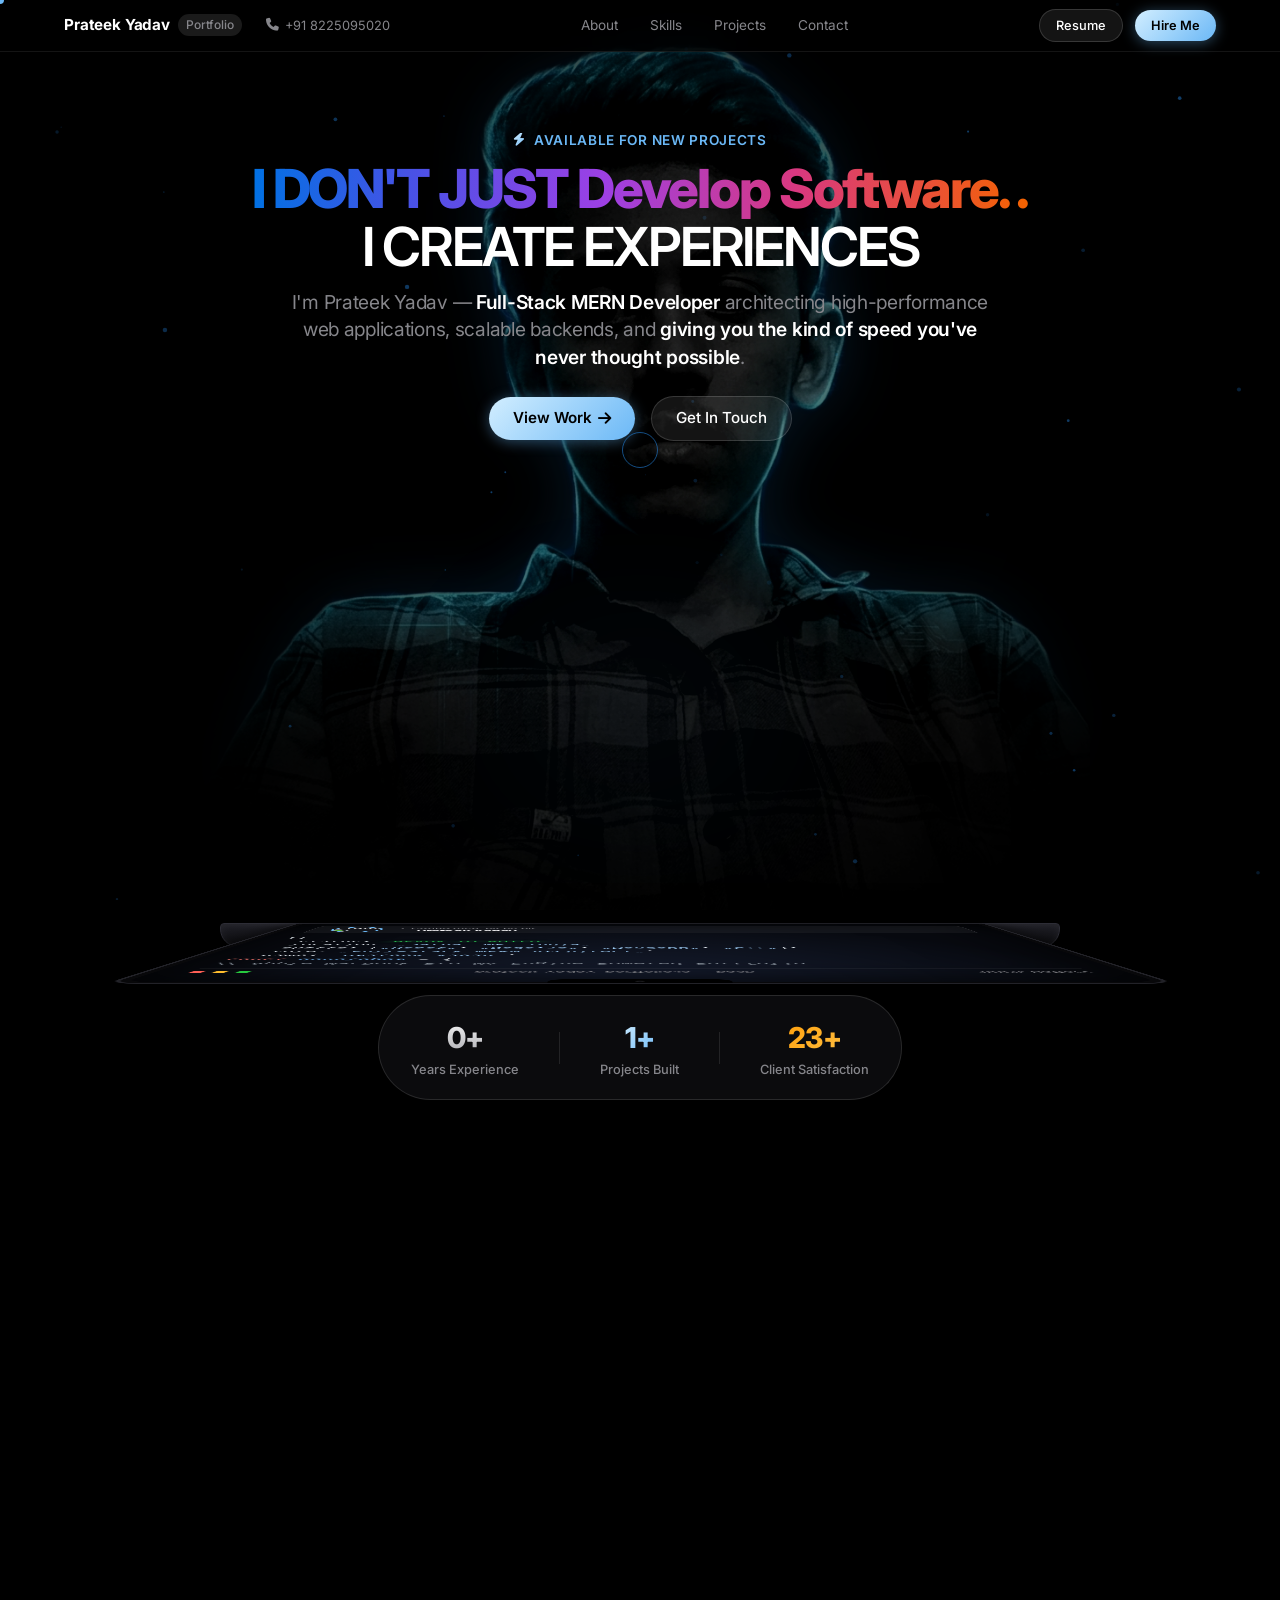
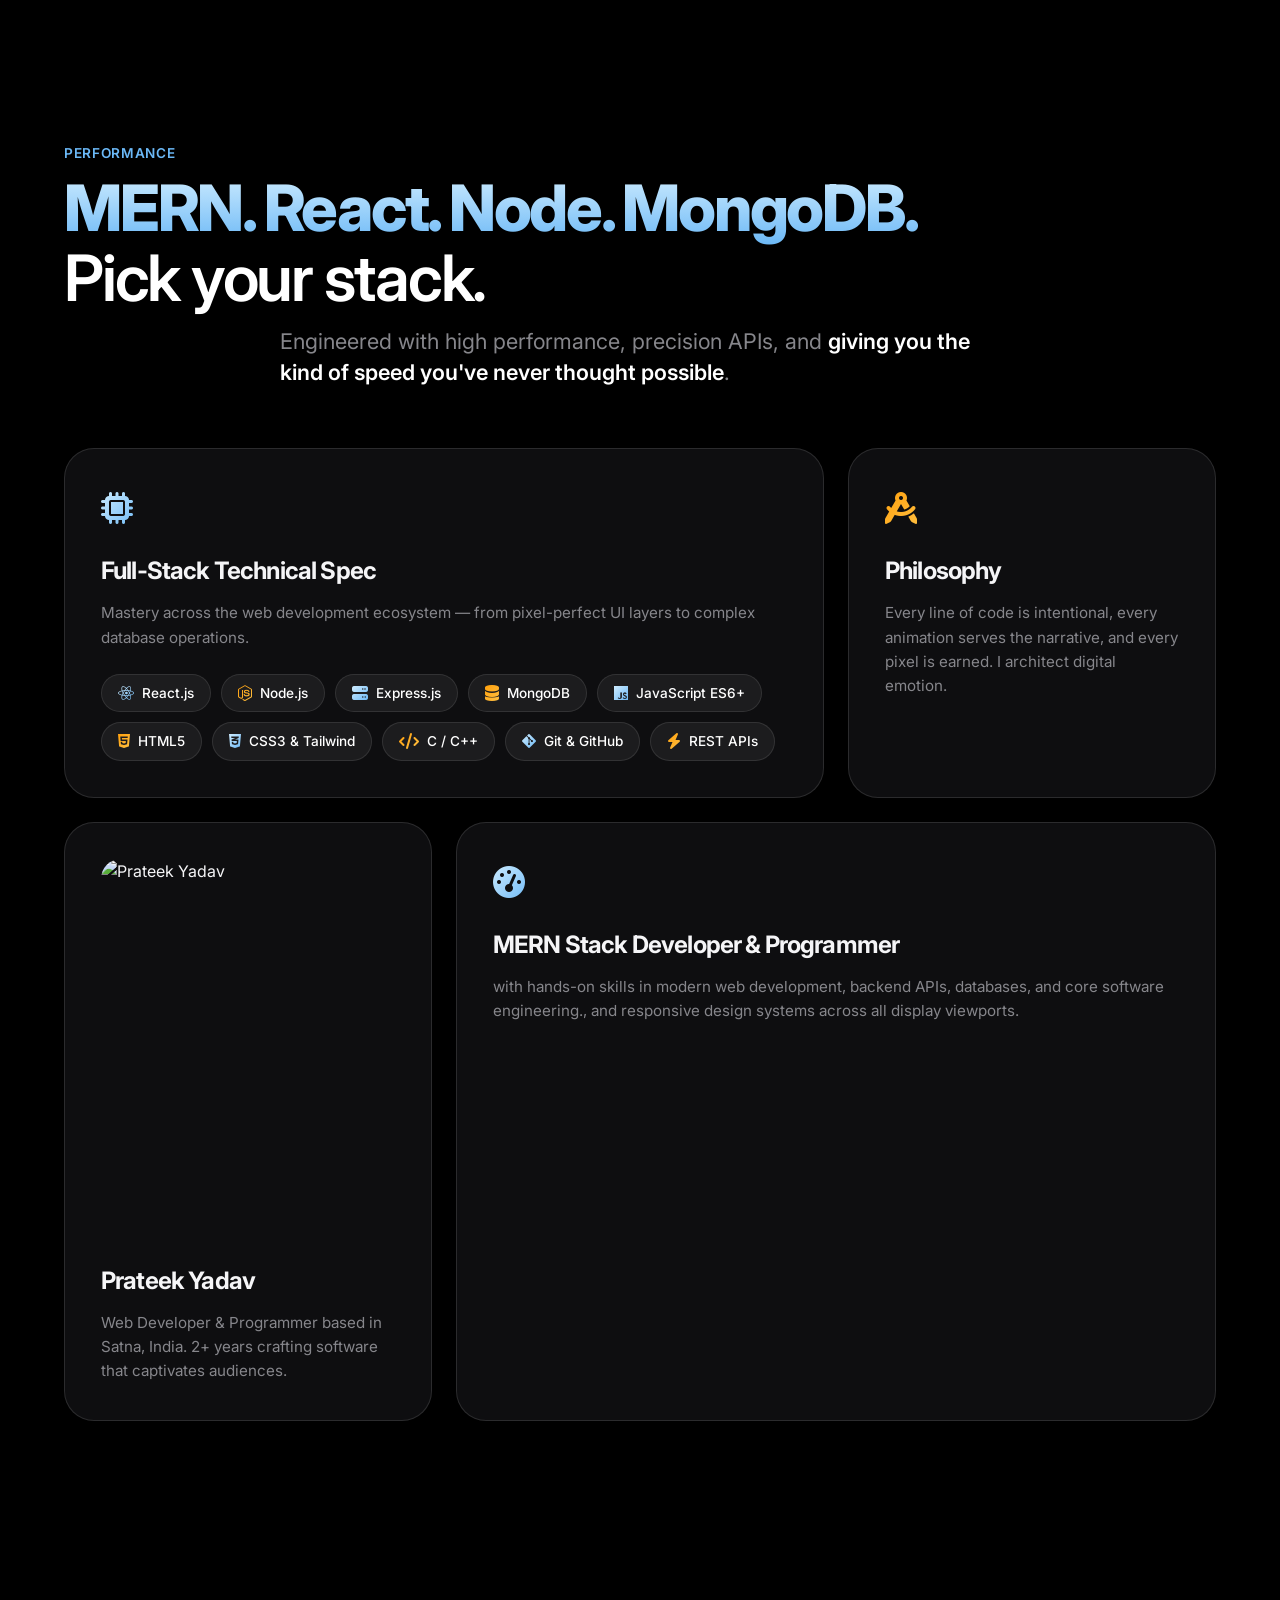
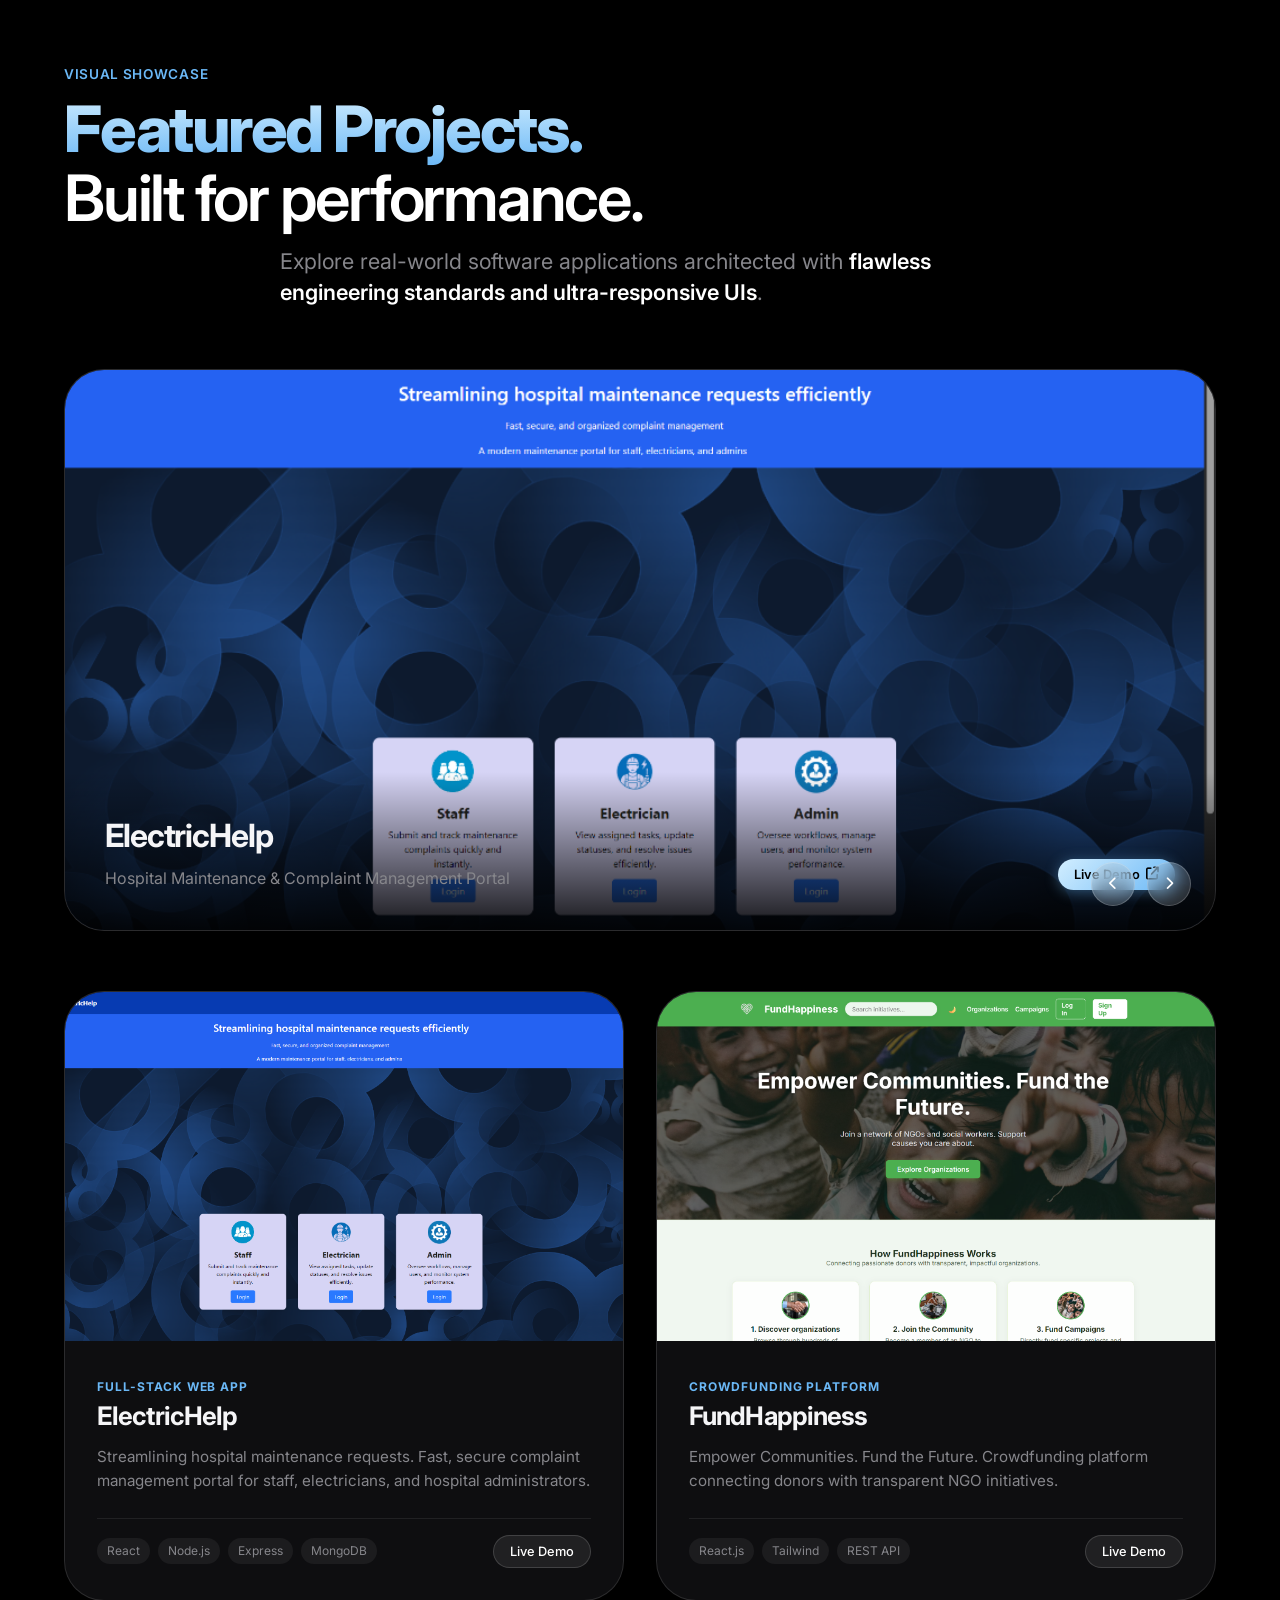
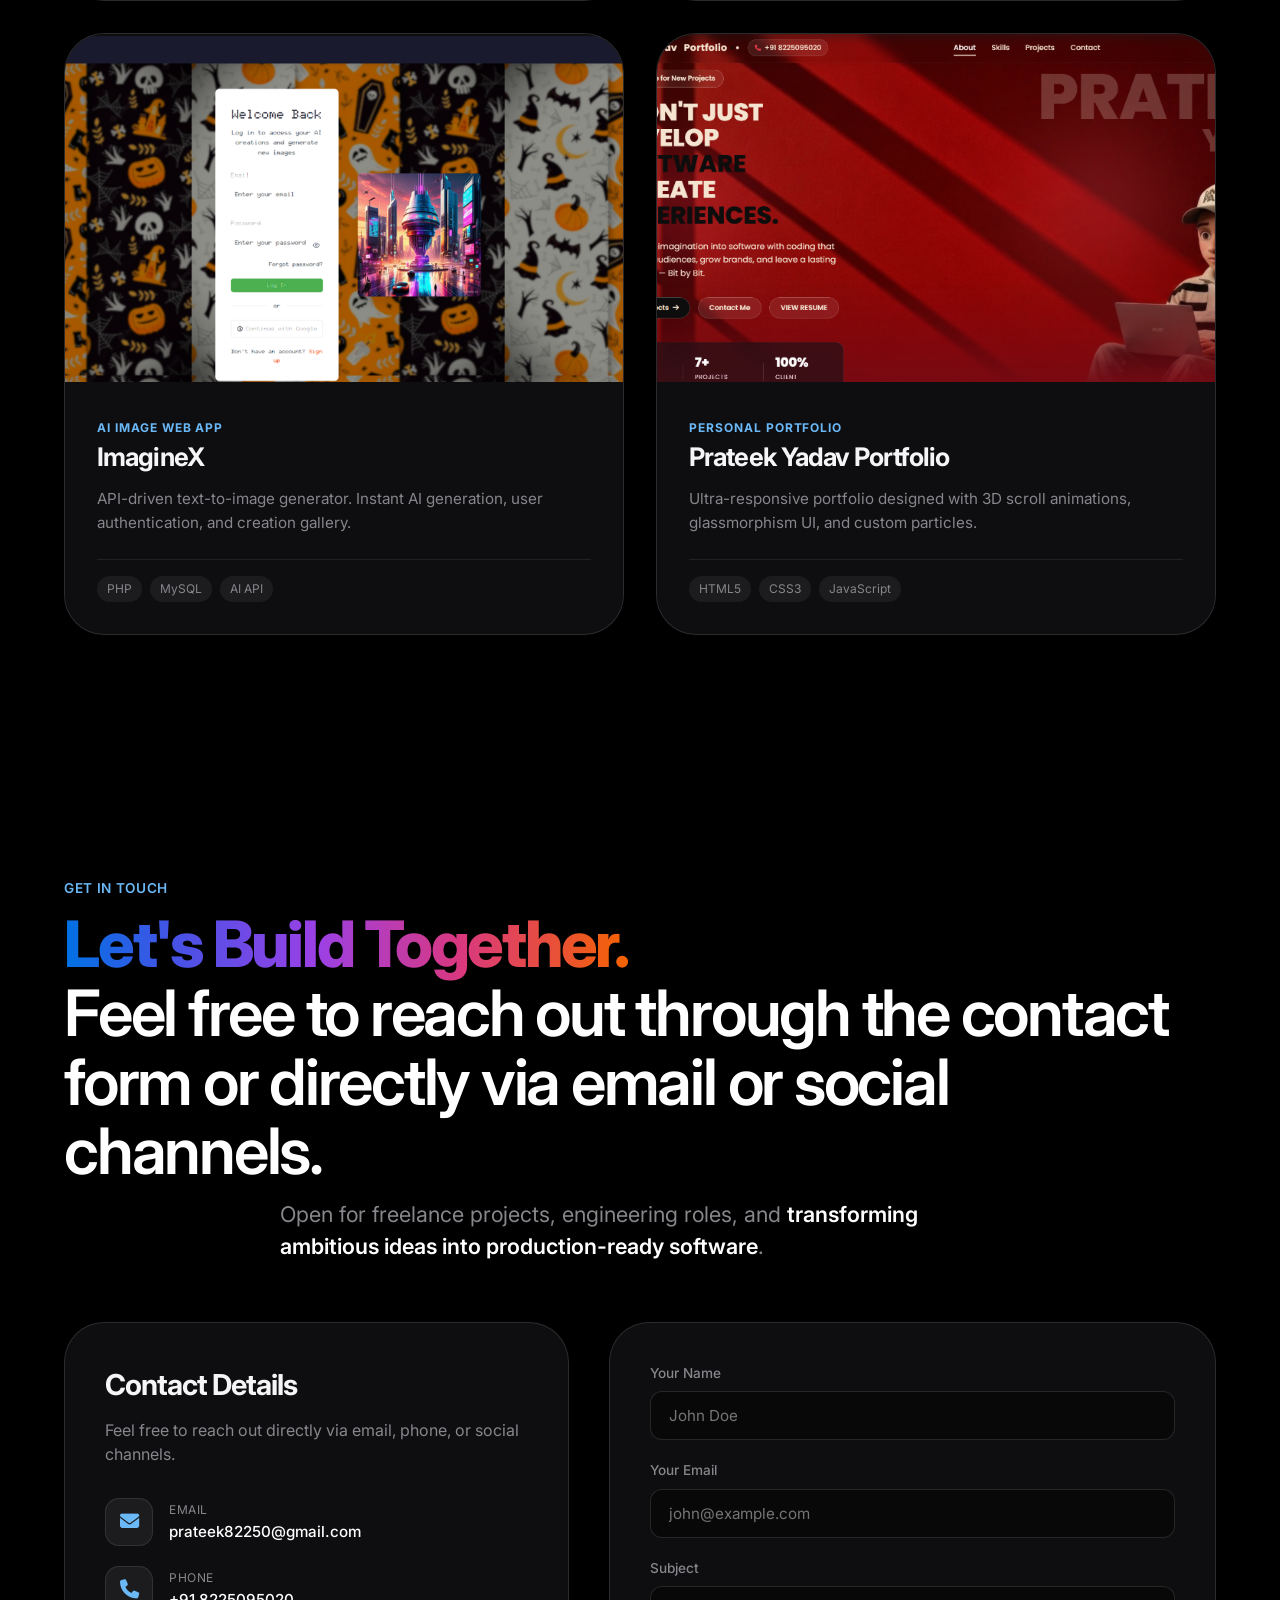
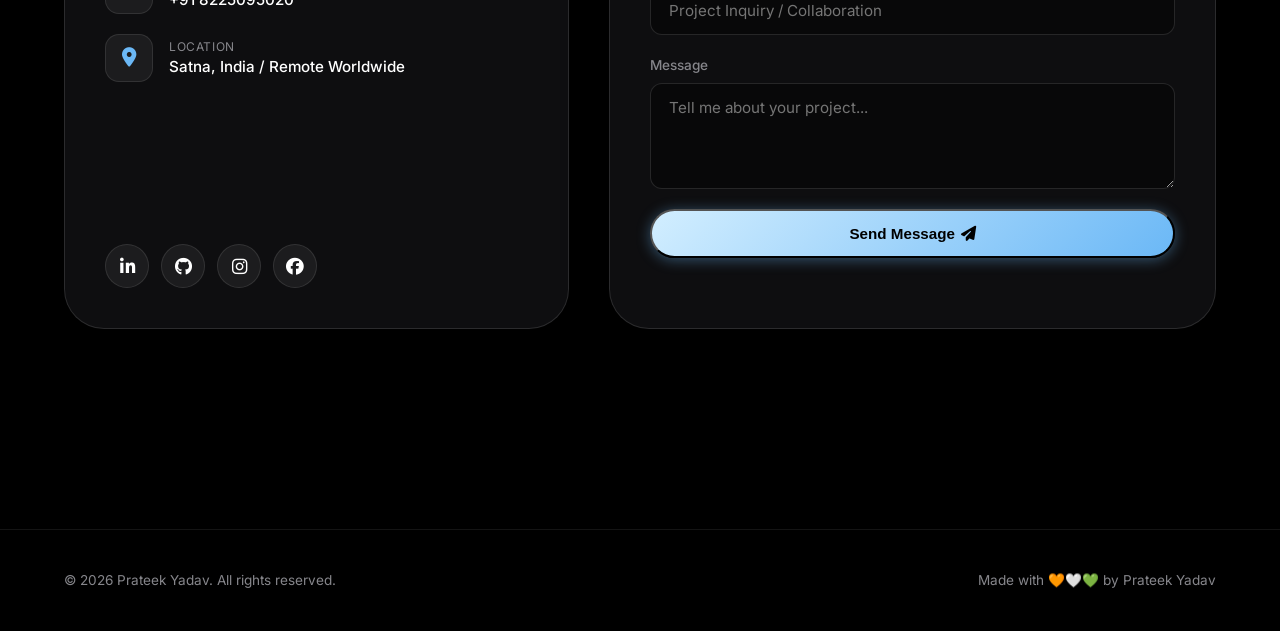
==== commit 9b519c79: "Enhance hero section with dark portrait cutout, Apple Intelligence & M5 typography, and 3D MacBook l" ====
--- a/index.html
+++ b/index.html
@@ -4,26 +4,23 @@
 <head>
     <meta charset="UTF-8">
     <meta name="viewport" content="width=device-width, initial-scale=1.0">
-    <title>Prateek Yadav | Web Developer</title>
+    <title>Prateek Yadav | Full-Stack MERN Developer</title>
     <meta name="description"
-        content="Portfolio of Prateek Yadav - Full-Stack MERN Developer & Programmer specializing in modern web development, backend APIs, databases, and core software engineering.">
+        content="Portfolio of Prateek Yadav - Full-Stack MERN Developer & Software Engineer. Crafting high-performance digital experiences.">
     <!-- Google Fonts -->
     <link rel="preconnect" href="https://fonts.googleapis.com">
     <link rel="preconnect" href="https://fonts.gstatic.com" crossorigin>
-    <link href="https://fonts.googleapis.com/css2?family=Poppins:wght@300;400;500;600;700;800&display=swap"
+    <link href="https://fonts.googleapis.com/css2?family=Inter:wght@300;400;500;600;700;800;900&family=Poppins:wght@300;400;500;600;700;800&family=Fira+Code:wght@400;500&display=swap"
         rel="stylesheet">
-    <!-- FontAwesome for icons -->
+    <!-- FontAwesome icons -->
     <link rel="stylesheet" href="https://cdnjs.cloudflare.com/ajax/libs/font-awesome/6.5.2/css/all.min.css">
-    <link rel="stylesheet" href="styles.css?v=2.0">
+    <link rel="stylesheet" href="styles.css?v=3.0">
 </head>
 
 <body class="is-loading">
 
-    <!-- Fullscreen Tagda Preloader Screen -->
+    <!-- Cinematic Preloader Screen -->
     <div id="cinematic-loader" class="cinematic-loader">
-        <div class="loader-curtain loader-curtain-top"></div>
-        <div class="loader-curtain loader-curtain-bottom"></div>
-        
         <div class="loader-content">
             <div class="loader-logo-ring">
                 <svg class="loader-svg" viewBox="0 0 100 100">
@@ -33,32 +30,29 @@
                 <div class="loader-monogram">PY</div>
             </div>
             <div class="loader-percentage" id="loader-percent">0%</div>
-            <div class="loader-status" id="loader-status">INITIALIZING SYSTEM...</div>
+            <div class="loader-status" id="loader-status">SUPERCHARGING EXPERIENCE...</div>
             <div class="loader-line-bar">
                 <div class="loader-line-fill" id="loader-line-fill"></div>
             </div>
         </div>
     </div>
 
-    <!-- Interactive Background Particle Canvas -->
+    <!-- Ambient Particles Canvas -->
     <canvas id="ambient-canvas"></canvas>
 
-    <!-- Custom Neon Follower Cursor -->
+    <!-- Custom Glowing Cursor -->
     <div class="custom-cursor-dot" id="cursor-dot"></div>
     <div class="custom-cursor-ring" id="cursor-ring"></div>
 
-    <!-- Header / Navigation -->
+    <!-- Apple-Style Top Floating Subnav -->
     <header class="navbar" id="navbar">
         <div class="nav-container">
             <div class="nav-left-group">
-                <a href="#hero" class="logo" data-magnetic>
-                    <span class="logo-text">Prateek Yadav &nbsp Portfolio</span>
-                    <span class="logo-dots">
-                        <span class="dot orange"></span>
-                        <span class="dot cyan"></span>
-                    </span>
+                <a href="#hero" class="logo">
+                    <span class="logo-text">Prateek Yadav</span>
+                    <span class="apple-tag">Portfolio</span>
                 </a>
-                <a href="tel:+918225095020" class="nav-phone" data-magnetic>
+                <a href="tel:+918225095020" class="nav-phone">
                     <i class="fa-solid fa-phone"></i>
                     <span>+91 8225095020</span>
                 </a>
@@ -69,498 +63,417 @@
                 <a href="#projects" class="nav-link">Projects</a>
                 <a href="#contact" class="nav-link">Contact</a>
             </nav>
-            <a href="#contact" class="btn-hire-me" data-magnetic>Hire Me</a>
-            <button class="mobile-toggle" id="mobile-toggle" aria-label="Toggle Menu" data-magnetic>
-                <i class="fa-solid fa-bars"></i>
-            </button>
+            <div class="nav-actions">
+                <a target="_blank" href="https://drive.google.com/file/d/1pZ5GTEIZ9UFuw4XjieL7aiirrdy3fxpk/view?usp=sharing" class="btn-apple-outline">Resume</a>
+                <a href="#contact" class="btn-apple-pill">Hire Me</a>
+                <button class="mobile-toggle" id="mobile-toggle" aria-label="Toggle Menu">
+                    <i class="fa-solid fa-bars"></i>
+                </button>
+            </div>
         </div>
     </header>
 
-    <!-- Hero Section with Narendar_img.png Background -->
+    <!-- Hero Section with 3D MacBook Pro Scroll Animation -->
     <section class="hero-section" id="hero">
-        <div class="hero-bg-container">
-            <img src="./assets/himanshu-landing-page.png" alt="Portfolio Hero Image" class="hero-bg-image">
-            <div class="hero-bg-name-wrapper">
-                <span class="bg-name-himanshu">PRATEEK</span>
-                <span class="bg-name-kumar">YADAV</span>
-                                   
-
-            </div>
-            <div class="hero-overlay-left"></div>
-            <div class="hero-overlay-bottom"></div>
-            <div class="hero-ambient-red"></div>
-            <div class="hero-ambient-crimson"></div>
-
-            
+        <!-- Dark Aesthetic Background Portrait Cutout -->
+        <div class="hero-bg-portrait-container">
+            <div class="hero-bg-portrait-glow"></div>
+            <img src="./assets/hero-dark-portrait-cyan.png" alt="Prateek Yadav Dark Portrait" class="hero-bg-portrait-img">
         </div>
-        
-        
-
-        <div class="hero-content container">
-            <div class="hero-badge" data-reveal="fade-down">
-                <span class="badge-dot"></span>
-                Available for New Projects 
-            </div> 
-            <h1 class="hero-headline-big" data-reveal="fade-up">
-                <span class="text-sand">I DON'T JUST</span><br>
-                <span class="text-sand">Develop </span><span class="text-black typewriter-target" data-typewriter='["Software.", "MERN Apps.", "Web Solutions.", "Experiences."]'>Software.</span><br>
-                <span class="text-sand">I CREATE</span><br>
-                <span class="text-black glowing-text-accent">EXPERIENCES.</span>
+
+        <div class="hero-sticky-wrapper">
+            <div class="hero-super-badge" data-reveal>
+                <i class="fa-solid fa-bolt text-gradient-blue"></i> Available for New Projects
+            </div>
+            <h1 class="hero-headline-giant" data-reveal>
+                <span class="text-gradient-apple-intelligence">I DON'T JUST
+Develop Software.
+.</span><br>
+                <span class="text-white">I CREATE
+EXPERIENCES</span>
             </h1>
-            <p class="hero-description-cinematic" data-reveal="fade-up" data-delay="100">
-                I transform imagination into software with coding that captivate audiences, grow brands, and leave a
-                lasting impression — Bit  by Bit.
+            <p class="hero-subheadline" data-reveal>
+                I'm Prateek Yadav — <strong class="text-white">Full-Stack MERN Developer</strong> architecting high-performance web applications, scalable backends, and <strong class="text-white">giving you the kind of speed you've never thought possible</strong>.
             </p>
-
-            <div class="hero-actions" data-reveal="fade-up" data-delay="200">
-                <a href="#projects" class="btn btn-primary" data-magnetic>
-                    <span>View Projects</span>
+            <div class="hero-ctas" data-reveal>
+                <a href="#projects" class="btn-apple-pill" style="padding: 10px 24px; font-size: 0.95rem;">
+                    <span>View Work</span>
                     <i class="fa-solid fa-arrow-right"></i>
                 </a>
-                <a href="#contact" class="btn btn-secondary" data-magnetic>
-                    <span>Contact Me</span>
-                </a>              <a target="_blank" href="https://drive.google.com/file/d/1pZ5GTEIZ9UFuw4XjieL7aiirrdy3fxpk/view?usp=sharing" class="btn btn-secondary" data-magnetic>VIEW RESUME</a>
-                
-
-            </div>
-            
-
-            <div class="hero-stats" data-reveal="fade-up" data-delay="300" data-tilt>
-                <div class="stat-item">
-                    <span class="stat-number" data-target="2">2+</span>
+                <a href="#contact" class="btn-apple-outline" style="padding: 10px 24px; font-size: 0.95rem;">
+                    <span>Get In Touch</span>
+                </a>
+            </div>
+
+            <!-- 3D MacBook Pro Scroll-Bound Mockup -->
+            <div class="macbook-viewport-container" data-reveal>
+                <div class="macbook-ambient-glow" id="macbook-glow"></div>
+                <div class="macbook-3d-wrapper">
+                    <!-- Lid / Screen Container -->
+                    <div class="macbook-lid" id="macbook-lid">
+                        <div class="macbook-notch">
+                            <div class="macbook-camera-dot"></div>
+                        </div>
+                        <div class="macbook-screen-glass">
+                            <div class="macbook-display-content">
+                                <div class="screen-header-bar">
+                                    <div class="screen-dots">
+                                        <span class="red"></span>
+                                        <span class="yellow"></span>
+                                        <span class="green"></span>
+                                    </div>
+                                    <div>prateek-yadav-portfolio.js — bash</div>
+                                    <div>100% Battery</div>
+                                </div>
+                                <div class="screen-code-body">
+                                    <span class="code-comment">// Apple MacBook Pro M4 Engine Powered Portfolio</span><br>
+                                    <span class="code-keyword">const</span> <span class="code-variable">developer</span> = {<br>
+                                    &nbsp;&nbsp;name: <span class="code-string">"Prateek Yadav"</span>,<br>
+                                    &nbsp;&nbsp;role: <span class="code-string">"Full-Stack MERN Architect"</span>,<br>
+                                    &nbsp;&nbsp;skills: [<span class="code-string">"React"</span>, <span class="code-string">"Node.js"</span>, <span class="code-string">"MongoDB"</span>, <span class="code-string">"C++"</span>],<br>
+                                    &nbsp;&nbsp;location: <span class="code-string">"Satna, MP, India"</span>,<br>
+                                    &nbsp;&nbsp;status: <span class="code-glowing">"READY TO BUILD"</span><br>
+                                    };<br><br>
+                                    <span class="code-func">console</span>.log(<span class="code-string">"Welcome to the next generation of web software."</span>);
+                                </div>
+                                <div class="screen-hero-avatar-wrapper">
+                                    <img src="./assets/himanshu-front.png" alt="Prateek Yadav Avatar" class="screen-avatar-img">
+                                    <div class="screen-avatar-meta">
+                                        <h4>Prateek Yadav</h4>
+                                        <p>Crafting tech, bit by bit.</p>
+                                    </div>
+                                </div>
+                            </div>
+                        </div>
+                    </div>
+
+                    <!-- Keyboard Base -->
+                    <div class="macbook-base">
+                        <div class="macbook-notch-indent"></div>
+                    </div>
+                </div>
+            </div>
+
+            <!-- Stats Ribbon -->
+            <div class="hero-stats-ribbon" data-reveal>
+                <div class="stat-box">
+                    <span class="stat-number text-gradient-titanium" data-target="2">2+</span>
                     <span class="stat-label">Years Experience</span>
                 </div>
                 <div class="stat-divider"></div>
-                <div class="stat-item">
-                    <span class="stat-number" data-target="7">7+</span>
-                    <span class="stat-label">Projects Completed</span>
+                <div class="stat-box">
+                    <span class="stat-number text-gradient-blue" data-target="7">7+</span>
+                    <span class="stat-label">Projects Built</span>
                 </div>
                 <div class="stat-divider"></div>
-                <div class="stat-item">
-                    <span class="stat-number" data-target="100">100%</span>
+                <div class="stat-box">
+                    <span class="stat-number text-gradient-orange" data-target="100">100%</span>
                     <span class="stat-label">Client Satisfaction</span>
                 </div>
             </div>
         </div>
     </section>
 
-    <!-- Main Body Container with Continuous Dark Theme & Lighting Accents -->
+    <!-- Main Content Container -->
     <main class="main-content">
 
-        <!-- Background Glow Orbs matching photo theme -->
-        <div class="glow-orb orange-glow orb-1"></div>
-        <div class="glow-orb cyan-glow orb-2"></div>
-        <div class="glow-orb orange-glow orb-3"></div>        <!-- About Section -->
-        <section class="section about-section" id="about">
-            <div class="about-bg-title-wrapper">
-                <span class="about-bg-title">ABOUT ME</span>
-            </div>
-            <div class="container about-container-new">
-                <div class="about-image-col" data-reveal="fade-right">
-                    <div class="about-image-card" data-tilt>
-                        <img src="./assets/himanshu-front.png" alt="Prateek Yadav" class="about-portrait-img">
-                    </div>
-                </div>
-                <div class="about-text-col" data-reveal="fade-left">
-                    <h2 class="about-headline">
-                        <span class="text-sand">Crafting Tech</span><br>
-                        <span class="text-black glowing-text-accent">Bit By Bit</span>
+        <!-- ===== SKILLS & ABOUT BENTO SECTION ===== -->
+        <section class="section" id="skills">
+            <div class="container">
+                <div class="section-header text-center" data-reveal>
+                    <span class="hero-super-badge">Performance</span>
+                    <h2 class="section-title-apple">
+                        <span class="text-gradient-m5">MERN. React. Node. MongoDB.</span><br>
+                        <span class="text-white">Pick your stack.</span>
                     </h2>
-                    <p class="about-text-p">
-                        I'm Prateek Yadav, a freelance Web developer based in Satna, India. I've spent more than 2 years
-                        refining the art of Software design and development
-                        — working with Artificial Intelligent
-                    </p>
-                    <p class="about-text-p">
-                        My philosophy is simple: every tag is intentional, every animation serves the narrative, and every pixel of white space is earned. I don't just stack div tags — I architect digital emotion.
-                    </p>
+                    <p class="section-subtitle-apple">Engineered with high performance, precision APIs, and <strong class="text-white">giving you the kind of speed you've never thought possible</strong>.</p>
+                </div>
+
+                <div class="bento-grid">
+                    <!-- Bento Box 1: Technical Stack Specs -->
+                    <div class="bento-card bento-col-8" data-reveal>
+                        <span class="bento-icon text-gradient-blue"><i class="fa-solid fa-microchip"></i></span>
+                        <h3>Full-Stack Technical Spec</h3>
+                        <p>Mastery across the web development ecosystem — from pixel-perfect UI layers to complex database operations.</p>
+                        
+                        <div class="skills-pills-wrapper">
+                            <span class="apple-skill-chip"><i class="fa-brands fa-react text-gradient-blue"></i> React.js</span>
+                            <span class="apple-skill-chip"><i class="fa-brands fa-node-js text-gradient-orange"></i> Node.js</span>
+                            <span class="apple-skill-chip"><i class="fa-solid fa-server text-gradient-blue"></i> Express.js</span>
+                            <span class="apple-skill-chip"><i class="fa-solid fa-database text-gradient-orange"></i> MongoDB</span>
+                            <span class="apple-skill-chip"><i class="fa-brands fa-js text-gradient-blue"></i> JavaScript ES6+</span>
+                            <span class="apple-skill-chip"><i class="fa-brands fa-html5 text-gradient-orange"></i> HTML5</span>
+                            <span class="apple-skill-chip"><i class="fa-brands fa-css3-alt text-gradient-blue"></i> CSS3 & Tailwind</span>
+                            <span class="apple-skill-chip"><i class="fa-solid fa-code text-gradient-orange"></i> C / C++</span>
+                            <span class="apple-skill-chip"><i class="fa-brands fa-git-alt text-gradient-blue"></i> Git & GitHub</span>
+                            <span class="apple-skill-chip"><i class="fa-solid fa-bolt text-gradient-orange"></i> REST APIs</span>
+                        </div>
+                    </div>
+
+                    <!-- Bento Box 2: Development Philosophy -->
+                    <div class="bento-card bento-col-4" data-reveal>
+                        <span class="bento-icon text-gradient-orange"><i class="fa-solid fa-compass-drafting"></i></span>
+                        <h3>Philosophy</h3>
+                        <p>Every line of code is intentional, every animation serves the narrative, and every pixel is earned. I architect digital emotion.</p>
+                    </div>
+
+                    <!-- Bento Box 3: About Me Portrait -->
+                    <div class="bento-card bento-col-4" id="about" data-reveal>
+                        <div class="about-portrait-wrapper">
+                            <img src="./assets/himanshu-front.png" alt="Prateek Yadav" class="about-portrait-img">
+                        </div>
+                        <h3>Prateek Yadav</h3>
+                        <p>Web Developer & Programmer based in Satna, India. 2+ years crafting software that captivates audiences.</p>
+                    </div>
+
+                    <!-- Bento Box 4: Performance Core -->
+                    <div class="bento-card bento-col-8" data-reveal>
+                        <span class="bento-icon text-gradient-blue"><i class="fa-solid fa-gauge-high"></i></span>
+                        <h3>MERN Stack Developer & Programmer </h3>
+                        <p> with hands-on skills in modern web development, backend APIs, databases, and core software engineering., and responsive design systems across all display viewports.
+                            
+                        </p>
+                    </div>
                 </div>
             </div>
         </section>
 
-        <!--===== SKILLS =====-->
-        <section class="section skills-section" id="skills">
-            <div class="skills-bg-title-wrapper">
-                <span class="skills-bg-title">MY SKILLS</span>
-            </div>
+        <!-- ===== SHOWCASE REEL & PROJECTS SECTION ===== -->
+        <section class="section" id="projects">
             <div class="container">
-                <div class="section-header text-center" data-reveal="fade-down">
-                    <h2 class="section-title">
-                        <span class="text-sand">Professional</span> 
-                        <span class="text-black">Skills</span>
+                <div class="section-header text-center" data-reveal>
+                    <span class="hero-super-badge">Visual Showcase</span>
+                    <h2 class="section-title-apple">
+                        <span class="text-gradient-m5">Featured Projects.</span><br>
+                        <span class="text-white">Built for performance.</span>
                     </h2>
-                    <p class="skills-subtitle-text">
-                        MERN Stack Developer &amp; Programmer with hands-on skills in modern web development, backend APIs, databases, and core software engineering.
-                    </p>
-                </div>
-
-                <div class="skills-container-grid">
-                    <!-- Left Column: Technical Expertise Progress Bars -->
-                    <div class="skills-categories glass-card" data-reveal="fade-right" data-tilt>
-                        <h3 class="skills-category-title"><i class="fa-solid fa-code text-orange"></i> Technical Expertise</h3>
-                        
-                        <div class="skills-expertise-grid">
-                            <div class="skills__data">
-                                <div class="skills__names">
-                                    <i class="fa-brands fa-html5 skills__icon" style="color: #e34f26;"></i>
-                                    <span class="skills__name">HTML5</span>
-                                </div>
-                            </div>
-
-                            <div class="skills__data">
-                                <div class="skills__names">
-                                    <i class="fa-brands fa-css3-alt skills__icon" style="color: #264de4;"></i>
-                                    <span class="skills__name">CSS3 &amp; Tailwind</span>
-                                </div>
-                            </div>
-
-                            <div class="skills__data">
-                                <div class="skills__names">
-                                    <i class="fa-brands fa-js skills__icon" style="color: #f7df1e;"></i>
-                                    <span class="skills__name">JavaScript (ES6+)</span>
-                                </div>
-                            </div>
-
-                            <div class="skills__data">
-                                <div class="skills__names">
-                                    <i class="fa-brands fa-react skills__icon" style="color: #61dafb;"></i>
-                                    <span class="skills__name">React.js</span>
-                                </div>
-                            </div>
-
-                            <div class="skills__data">
-                                <div class="skills__names">
-                                    <i class="fa-brands fa-node-js skills__icon" style="color: #68a063;"></i>
-                                    <span class="skills__name">Node.js &amp; Express</span>
-                                </div>
-                            </div>
-
-                            <div class="skills__data">
-                                <div class="skills__names">
-                                    <i class="fa-solid fa-database skills__icon" style="color: #47a248;"></i>
-                                    <span class="skills__name">MongoDB &amp; SQL</span>
-                                </div>
-                            </div>
-
-                            <div class="skills__data">
-                                <div class="skills__names">
-                                    <i class="fa-solid fa-code skills__icon" style="color: #00599c;"></i>
-                                    <span class="skills__name">C / C++</span>
-                                </div>
-                            </div>
-
-                            <div class="skills__data">
-                                <div class="skills__names">
-                                    <i class="fa-brands fa-git-alt skills__icon" style="color: #f05032;"></i>
-                                    <span class="skills__name">Git &amp; GitHub</span>
-                                </div>
-                            </div>
-                        </div>
-                    </div>
-
-                    <!-- Right Column: Tech Stack badges & visual image -->
-                    <div class="skills-visual-col" data-reveal="fade-left">
-                        <div class="skills-badge-card glass-card" data-tilt>
-                            <h3 class="skills-card-heading"><i class="fa-solid fa-layer-group text-orange"></i> Tech Stack Overview</h3>
-                            <p class="skills-card-desc">Comprehensive suite of tools and frameworks leveraged for building high-performance, responsive web applications.</p>
-                            
-                            <div class="tech-stack-tags">
-                                <span class="tech-tag" data-magnetic><i class="fa-brands fa-react text-cyan"></i> React</span>
-                                <span class="tech-tag" data-magnetic><i class="fa-brands fa-node-js text-orange"></i> Node.js</span>
-                                <span class="tech-tag" data-magnetic><i class="fa-solid fa-server text-cyan"></i> Express</span>
-                                <span class="tech-tag" data-magnetic><i class="fa-solid fa-database text-orange"></i> MongoDB</span>
-                                <span class="tech-tag" data-magnetic><i class="fa-brands fa-js text-cyan"></i> JavaScript</span>
-                                <span class="tech-tag" data-magnetic><i class="fa-brands fa-html5 text-orange"></i> HTML5</span>
-                                <span class="tech-tag" data-magnetic><i class="fa-brands fa-css3-alt text-cyan"></i> CSS3</span>
-                                <span class="tech-tag" data-magnetic><i class="fa-solid fa-wind text-orange"></i> Tailwind</span>
-                                <span class="tech-tag" data-magnetic><i class="fa-solid fa-code text-cyan"></i> C++</span>
-                                <span class="tech-tag" data-magnetic><i class="fa-brands fa-git-alt text-orange"></i> Git</span>
-                                <span class="tech-tag" data-magnetic><i class="fa-brands fa-github text-cyan"></i> GitHub</span>
-                                <span class="tech-tag" data-magnetic><i class="fa-solid fa-bolt text-orange"></i> REST APIs</span>
-                            </div>
-                        </div>
-                    </div>
-                </div>
-            </div>
-        </section>
-
-
-        <!-- Showcase Reel Section -->
-        <section class="section showreel-section" id="showreel">
-            <div class="showreel-bg-title-wrapper">
-                <span class="showreel-bg-title">VISUAL HIGHLIGHTS</span>
-            </div>
-            <div class="container">
-                <div class="section-header text-center" data-reveal="fade-down">
-                    <h2 class="section-title"><span class="text-sand">Showcase</span> <span
-                            class="text-black">Project</span></h2>
-                </div>
-
-                <div class="showreel-wrapper glass-card" data-reveal="zoom-in" data-tilt>
-                    <div class="showreel-slideshow-container" id="showcase-slideshow">
-                        <div class="slideshow-track" id="slideshow-track">
-                            <div class="slide active">
+                    <p class="section-subtitle-apple">Explore real-world software applications architected with <strong class="text-white">flawless engineering standards and ultra-responsive UIs</strong>.</p>
+                </div>
+
+                <!-- Showcase Slider -->
+                <div class="showcase-slider-wrapper" data-reveal>
+                    <div class="slideshow-track" id="slideshow-track">
+                        <div class="slide">
+                            <div class="slide-img-box">
                                 <img src="./assets/showcase-electrichelp.png" alt="ElectricHelp Hospital Maintenance Request Portal">
-                                <div class="slide-caption">
-                                    <div class="slide-caption-text">
+                                <div class="slide-caption-apple">
+                                    <div>
                                         <h3>ElectricHelp</h3>
-                                        <p>Hospital Maintenance &amp; Complaint Management Portal</p>
-                                    </div>
-                                    <a href="http://electrichelp.vercel.app/" target="_blank" class="slide-live-btn" aria-label="Visit ElectricHelp Live Demo" data-magnetic>
-                                        <span>Live Demo</span> <i class="fa-solid fa-arrow-up-right-from-square"></i>
-                                    </a>
-                                </div>
-                            </div>
-                            <div class="slide">
+                                        <p>Hospital Maintenance & Complaint Management Portal</p>
+                                    </div>
+                                    <a href="http://electrichelp.vercel.app/" target="_blank" class="btn-apple-pill">Live Demo <i class="fa-solid fa-arrow-up-right-from-square"></i></a>
+                                </div>
+                            </div>
+                        </div>
+                        <div class="slide">
+                            <div class="slide-img-box">
                                 <img src="./assets/showcase-fundhappiness.png" alt="FundHappiness Social Cause Crowdfunding Platform">
-                                <div class="slide-caption">
-                                    <div class="slide-caption-text">
+                                <div class="slide-caption-apple">
+                                    <div>
                                         <h3>FundHappiness</h3>
-                                        <p>Empower Communities &amp; Fund NGO Initiatives</p>
-                                    </div>
-                                    <a href="https://fund-happiness.vercel.app/#" target="_blank" class="slide-live-btn" aria-label="Visit FundHappiness Live Demo" data-magnetic>
-                                        <span>Live Demo</span> <i class="fa-solid fa-arrow-up-right-from-square"></i>
-                                    </a>
-                                </div>
-                            </div>
-                            <div class="slide">
+                                        <p>Social Cause Crowdfunding Platform connecting NGO initiatives</p>
+                                    </div>
+                                    <a href="https://fund-happiness.vercel.app/#" target="_blank" class="btn-apple-pill">Live Demo <i class="fa-solid fa-arrow-up-right-from-square"></i></a>
+                                </div>
+                            </div>
+                        </div>
+                        <div class="slide">
+                            <div class="slide-img-box">
                                 <img src="./assets/showcase-imaginex.png" alt="ImagineX API Text to Image Generator">
-                                <div class="slide-caption">
-                                    <div class="slide-caption-text">
+                                <div class="slide-caption-apple">
+                                    <div>
                                         <h3>ImagineX</h3>
                                         <p>API-Based Text to Image Generator (XAMPP Fullstack)</p>
                                     </div>
                                 </div>
                             </div>
-                            <div class="slide">
+                        </div>
+                        <div class="slide">
+                            <div class="slide-img-box">
                                 <img src="./assets/showcase-hero.png" alt="Prateek Yadav Portfolio Experience">
-                                <div class="slide-caption">
-                                    <div class="slide-caption-text">
+                                <div class="slide-caption-apple">
+                                    <div>
                                         <h3>Prateek Yadav Portfolio</h3>
-                                        <p>Full-Stack Software Engineering Experience</p>
-                                    </div>
-                                </div>
-                            </div>
-                        </div>
-
-                        <!-- Navigation Arrows -->
-                        <button class="slideshow-nav nav-prev" id="slideshow-prev" aria-label="Previous Slide" data-magnetic>
-                            <i class="fa-solid fa-chevron-left"></i>
-                        </button>
-                        <button class="slideshow-nav nav-next" id="slideshow-next" aria-label="Next Slide" data-magnetic>
-                            <i class="fa-solid fa-chevron-right"></i>
-                        </button>
-
-                        <!-- Dot Pagination -->
-                        <div class="slideshow-dots" id="slideshow-dots">
-                            <span class="dot active" data-index="0"></span>
-                            <span class="dot" data-index="1"></span>
-                            <span class="dot" data-index="2"></span>
-                            <span class="dot" data-index="3"></span>
+                                        <p>Full-Stack Software Engineering Visual Showcase</p>
+                                    </div>
+                                </div>
+                            </div>
+                        </div>
+                    </div>
+
+                    <div class="slideshow-controls">
+                        <button class="slide-btn" id="slideshow-prev" aria-label="Previous Slide"><i class="fa-solid fa-chevron-left"></i></button>
+                        <button class="slide-btn" id="slideshow-next" aria-label="Next Slide"><i class="fa-solid fa-chevron-right"></i></button>
+                    </div>
+                </div>
+
+                <!-- Featured Projects Apple Cards -->
+                <div class="projects-grid">
+                    <!-- Project 1 -->
+                    <div class="project-apple-card" data-reveal>
+                        <div class="project-preview-frame">
+                            <img src="./assets/showcase-electrichelp.png" alt="ElectricHelp Hospital Maintenance Portal">
+                        </div>
+                        <div class="project-info-body">
+                            <div>
+                                <span class="project-category-tag">Full-Stack Web App</span>
+                                <h3 class="project-title">ElectricHelp</h3>
+                                <p class="project-desc">Streamlining hospital maintenance requests. Fast, secure complaint management portal for staff, electricians, and hospital administrators.</p>
+                            </div>
+                            <div class="project-footer-bar">
+                                <div class="project-tech-tags">
+                                    <span class="mini-tech-pill">React</span>
+                                    <span class="mini-tech-pill">Node.js</span>
+                                    <span class="mini-tech-pill">Express</span>
+                                    <span class="mini-tech-pill">MongoDB</span>
+                                </div>
+                                <a href="http://electrichelp.vercel.app/" target="_blank" class="btn-apple-outline">Live Demo</a>
+                            </div>
+                        </div>
+                    </div>
+
+                    <!-- Project 2 -->
+                    <div class="project-apple-card" data-reveal>
+                        <div class="project-preview-frame">
+                            <img src="./assets/showcase-fundhappiness.png" alt="FundHappiness Crowdfunding Platform">
+                        </div>
+                        <div class="project-info-body">
+                            <div>
+                                <span class="project-category-tag">Crowdfunding Platform</span>
+                                <h3 class="project-title">FundHappiness</h3>
+                                <p class="project-desc">Empower Communities. Fund the Future. Crowdfunding platform connecting donors with transparent NGO initiatives.</p>
+                            </div>
+                            <div class="project-footer-bar">
+                                <div class="project-tech-tags">
+                                    <span class="mini-tech-pill">React.js</span>
+                                    <span class="mini-tech-pill">Tailwind</span>
+                                    <span class="mini-tech-pill">REST API</span>
+                                </div>
+                                <a href="https://fund-happiness.vercel.app/#" target="_blank" class="btn-apple-outline">Live Demo</a>
+                            </div>
+                        </div>
+                    </div>
+
+                    <!-- Project 3 -->
+                    <div class="project-apple-card" data-reveal>
+                        <div class="project-preview-frame">
+                            <img src="./assets/showcase-imaginex.png" alt="ImagineX AI Generator">
+                        </div>
+                        <div class="project-info-body">
+                            <div>
+                                <span class="project-category-tag">AI Image Web App</span>
+                                <h3 class="project-title">ImagineX</h3>
+                                <p class="project-desc">API-driven text-to-image generator. Instant AI generation, user authentication, and creation gallery.</p>
+                            </div>
+                            <div class="project-footer-bar">
+                                <div class="project-tech-tags">
+                                    <span class="mini-tech-pill">PHP</span>
+                                    <span class="mini-tech-pill">MySQL</span>
+                                    <span class="mini-tech-pill">AI API</span>
+                                </div>
+                            </div>
+                        </div>
+                    </div>
+
+                    <!-- Project 4 -->
+                    <div class="project-apple-card" data-reveal>
+                        <div class="project-preview-frame">
+                            <img src="./assets/showcase-hero.png" alt="Prateek Yadav Portfolio Experience">
+                        </div>
+                        <div class="project-info-body">
+                            <div>
+                                <span class="project-category-tag">Personal Portfolio</span>
+                                <h3 class="project-title">Prateek Yadav Portfolio</h3>
+                                <p class="project-desc">Ultra-responsive portfolio designed with 3D scroll animations, glassmorphism UI, and custom particles.</p>
+                            </div>
+                            <div class="project-footer-bar">
+                                <div class="project-tech-tags">
+                                    <span class="mini-tech-pill">HTML5</span>
+                                    <span class="mini-tech-pill">CSS3</span>
+                                    <span class="mini-tech-pill">JavaScript</span>
+                                </div>
+                            </div>
                         </div>
                     </div>
                 </div>
             </div>
         </section>
 
-        <!-- Work / Projects Section with Infinite Auto-Scrolling Video Marquee -->
-        <section class="section projects-section" id="projects">
-            <div class="work-bg-title-wrapper">
-                <span class="work-bg-title">MY WORK</span>
-            </div>
+        <!-- ===== CONTACT SECTION ===== -->
+        <section class="section" id="contact">
             <div class="container">
-                <div class="section-header text-center" data-reveal="fade-down">
-                    <h2 class="section-title"><span class="text-sand">Featured</span> <span
-                            class="text-black">Projects</span></h2>
-                </div>
-            </div>
-
-            
-
-            <!-- Featured Projects Grid Section -->
-            <div class="container long-videos-container">
-                <div class="long-videos-grid">
-                    <!-- Project 1: ElectricHelp -->
-                    <div class="long-video-card glass-card" data-reveal="fade-up" data-delay="100" data-tilt>
-                        <div class="long-video-embed-wrapper">
-                            <img src="./assets/showcase-electrichelp.png" alt="ElectricHelp Hospital Maintenance Portal" class="featured-project-img" loading="lazy">
-                        </div>
-                        <div class="long-video-content">
-                            <span class="long-video-category">Full-Stack Web App</span>
-                            <h3 class="long-video-title">ElectricHelp</h3>
-                            <p class="long-video-desc">Streamlining hospital maintenance requests efficiently. A fast, secure, and organized complaint management portal for staff, electricians, and administrators.</p>
-                            <div class="long-video-footer">
-                                <div class="long-video-tags">
-                                    <span class="tool-pill">React</span>
-                                    <span class="tool-pill">Node.js</span>
-                                    <span class="tool-pill">Express</span>
-                                    <span class="tool-pill">MongoDB</span>
-                                </div>
-                                <a href="http://electrichelp.vercel.app/" target="_blank" class="project-live-btn" data-magnetic>
-                                    <span>Live Demo</span>
-                                    <i class="fa-solid fa-arrow-up-right-from-square"></i>
-                                </a>
-                            </div>
-                        </div>
-                    </div>
-
-                    <!-- Project 2: FundHappiness -->
-                    <div class="long-video-card glass-card" data-reveal="fade-up" data-delay="200" data-tilt>
-                        <div class="long-video-embed-wrapper">
-                            <img src="./assets/showcase-fundhappiness.png" alt="FundHappiness Crowdfunding Platform" class="featured-project-img" loading="lazy">
-                        </div>
-                        <div class="long-video-content">
-                            <span class="long-video-category">Crowdfunding Platform</span>
-                            <h3 class="long-video-title">FundHappiness</h3>
-                            <p class="long-video-desc">Empower Communities. Fund the Future. A social cause crowdfunding application connecting passionate donors with transparent, impactful NGO initiatives.</p>
-                            <div class="long-video-footer">
-                                <div class="long-video-tags">
-                                    <span class="tool-pill">React.js</span>
-                                    <span class="tool-pill">Tailwind CSS</span>
-                                    <span class="tool-pill">Node.js</span>
-                                    <span class="tool-pill">REST API</span>
-                                </div>
-                                <a href="https://fund-happiness.vercel.app/#" target="_blank" class="project-live-btn" data-magnetic>
-                                    <span>Live Demo</span>
-                                    <i class="fa-solid fa-arrow-up-right-from-square"></i>
-                                </a>
-                            </div>
-                        </div>
-                    </div>
-
-                    <!-- Project 3: ImagineX -->
-                    <div class="long-video-card glass-card" data-reveal="fade-up" data-delay="300" data-tilt>
-                        <div class="long-video-embed-wrapper">
-                            <img src="./assets/showcase-imaginex.png" alt="ImagineX API Text to Image Generator" class="featured-project-img" loading="lazy">
-                        </div>
-                        <div class="long-video-content">
-                            <span class="long-video-category">XAMPP Fullstack Web App</span>
-                            <h3 class="long-video-title">ImagineX</h3>
-                            <p class="long-video-desc">An API-based text-to-image generator built on the XAMPP stack. Features prompt input, API integration for instant AI image generation, user authentication, and creation gallery.</p>
-                            <div class="long-video-tags">
-                                <span class="tool-pill">PHP</span>
-                                <span class="tool-pill">MySQL</span>
-                                <span class="tool-pill">XAMPP</span>
-                                <span class="tool-pill">AI API</span>
-                                <span class="tool-pill">JavaScript</span>
-                            </div>
-                        </div>
-                    </div>
-
-                    <!-- Project 4: Prateek Yadav Portfolio -->
-                    <div class="long-video-card glass-card" data-reveal="fade-up" data-delay="400" data-tilt>
-                        <div class="long-video-embed-wrapper">
-                            <img src="./assets/showcase-hero.png" alt="Prateek Yadav Portfolio Experience" class="featured-project-img" loading="lazy">
-                        </div>
-                        <div class="long-video-content">
-                            <span class="long-video-category">Personal Portfolio</span>
-                            <h3 class="long-video-title">Prateek Yadav Portfolio</h3>
-                            <p class="long-video-desc">Interactive visual portfolio designed with modern glassmorphism aesthetic, high-performance web animations, dynamic showcases, and responsive architecture.</p>
-                            <div class="long-video-tags">
-                                <span class="tool-pill">HTML5</span>
-                                <span class="tool-pill">CSS3</span>
-                                <span class="tool-pill">JavaScript</span>
-                                <span class="tool-pill">UI/UX</span>
-                            </div>
-                        </div>
-                    </div>
-                </div>
-
-                <!-- Featured Projects Mobile Navigation Dots -->
-                <div class="featured-projects-dots" id="featured-projects-dots">
-                    <span class="featured-dot active" data-index="0"></span>
-                    <span class="featured-dot" data-index="1"></span>
-                    <span class="featured-dot" data-index="2"></span>
-                    <span class="featured-dot" data-index="3"></span>
-                </div>
-            </div>
-        </section>
-
-       
-
-        <!-- Contact Section -->
-        <section class="section contact-section" id="contact">
-            <div class="container">
-                <div class="section-header text-center" data-reveal="fade-down">
-                    <h2 class="section-title"><span class="text-sand">Get In</span> <span
-                            class="text-black">Touch</span></h2>
+                <div class="section-header text-center" data-reveal>
+                    <span class="hero-super-badge">Get In Touch</span>
+                    <h2 class="section-title-apple">
+                        <span class="text-gradient-apple-intelligence">Let's Build Together.</span><br>
+                        <span class="text-white">Feel free to reach out through the contact form or directly via email or social channels.</span>
+                    </h2>
+                    <p class="section-subtitle-apple">Open for freelance projects, engineering roles, and <strong class="text-white">transforming ambitious ideas into production-ready software</strong>.</p>
                 </div>
 
                 <div class="contact-grid">
-                    <div class="contact-info glass-card" data-reveal="fade-right" data-tilt>
-                        <h3>Contact Information</h3>
-                        <p>Feel free to reach out through the contact form or directly via email or social channels.</p>
-
-                        <div class="info-items">
-                            <div class="info-item">
-                                <div class="info-icon orange-icon">
-                                    <i class="fa-solid fa-envelope"></i>
-                                </div>
-                                <div class="info-content">
-                                    <span class="info-label">Email</span>
-                                    <a href="mailto:prateek82250@gmail.com"
-                                        class="info-value">prateek82250@gmail.com</a>
-                                </div>
-                            </div>
-
-                            <div class="info-item">
-                                <div class="info-icon cyan-icon">
-                                    <i class="fa-solid fa-location-dot"></i>
-                                </div>
-                                <div class="info-content">
-                                    <span class="info-value"> <a target="_blank" href="https://www.google.com/maps/place/Prateek+Yadav's+%E0%A4%AA%E0%A5%8D%E0%A4%B0%E0%A4%A4%E0%A5%80%E0%A4%95+%E0%A4%AF%E0%A4%BE%E0%A4%A6%E0%A4%BB'%E0%A4%B8/@24.559609,80.8168596,237m/data=!3m1!1e3!4m18!1m12!4m11!1m3!2m2!1d80.8176852!2d24.5595852!1m6!1m2!1s0x39847f0414053ceb:0x3e97557c7fc71500!2sPrateek+Yadav's,+HR58%2BWXP,+Gali+Number+7,+Dhawari,+Satna,+Madhya+Pradesh+485001!2m2!1d80.8174218!2d24.5597994!3m4!1s0x39847f0414053ceb:0x3e97557c7fc71500!8m2!3d24.5597997!4d80.8174253?entry=ttu&g_ep=EgoyMDI2MDgwMy4wIKXMDSoASAFQAw%3D%3D"Location</span>
-                                    <span class="info-value">Available Worldwide / Remote</a></span>
-                                </div>
-                            </div>
-
-                            <div class="info-item">
-                                <div class="info-icon orange-icon">
-                                    <i class="fa-solid fa-calendar-check"></i>
-                                </div>
-                                <div class="info-content">
-                                    <span class="info-label">Availability</span>
-                                    <span class="info-value">Open for Freelance & Full-time</span>
-                                </div>
-                            </div>
-                        </div>
-
-                        <div class="social-links">
-                            <a href="http://www.linkedin.com/in/prateek-yadav-03792a287" target="_blank" rel="noopener noreferrer" class="social-btn" data-magnetic
-                                aria-label="LinkedIn"><i class="fa-brands fa-linkedin-in"></i></a>
-                            <a href="https://www.facebook.com/profile.php?id=100016126751096" target="_blank" rel="noopener noreferrer" class="social-btn" data-magnetic
-                                aria-label="facebook"><i class="fa-brands fa-facebook"></i></a>
-                            <a href="https://www.instagram.com/prateekyadav._.21/" data-magnetic
-                                target="_blank" rel="noopener noreferrer" class="social-btn" aria-label="Instagram"><i
-                                    class="fa-brands fa-instagram"></i></a>
-                                     <a href="https://github.com/Prateekyadav17" data-magnetic
-                                target="_blank" rel="noopener noreferrer" class="social-btn" aria-label="github"><i
-                                    class="fa-brands fa-github"></i></a>
-                        </div>
-                    </div>
-
-                    <form class="contact-form glass-card" id="contact-form" data-reveal="fade-left" data-tilt>
+                    <!-- Info Card -->
+                    <div class="contact-info-card" data-reveal>
+                        <div>
+                            <h3>Contact Details</h3>
+                            <p>Feel free to reach out directly via email, phone, or social channels.</p>
+
+                            <div class="contact-items-list">
+                                <div class="contact-item-row">
+                                    <div class="contact-icon-box"><i class="fa-solid fa-envelope"></i></div>
+                                    <div class="contact-item-meta">
+                                        <span class="contact-label">Email</span>
+                                        <a href="mailto:prateek82250@gmail.com" class="contact-value-link">prateek82250@gmail.com</a>
+                                    </div>
+                                </div>
+                                <div class="contact-item-row">
+                                    <div class="contact-icon-box"><i class="fa-solid fa-phone"></i></div>
+                                    <div class="contact-item-meta">
+                                        <span class="contact-label">Phone</span>
+                                        <a href="tel:+918225095020" class="contact-value-link">+91 8225095020</a>
+                                    </div>
+                                </div>
+                                <div class="contact-item-row">
+                                    <div class="contact-icon-box"><i class="fa-solid fa-location-dot"></i></div>
+                                    <div class="contact-item-meta">
+                                        <span class="contact-label">Location</span>
+                                        <span class="contact-value-link">Satna, India / Remote Worldwide</span>
+                                    </div>
+                                </div>
+                            </div>
+                        </div>
+
+                        <div class="social-links-apple">
+                            <a href="http://www.linkedin.com/in/prateek-yadav-03792a287" target="_blank" rel="noopener" class="social-apple-btn" aria-label="LinkedIn"><i class="fa-brands fa-linkedin-in"></i></a>
+                            <a href="https://github.com/Prateekyadav17" target="_blank" rel="noopener" class="social-apple-btn" aria-label="GitHub"><i class="fa-brands fa-github"></i></a>
+                            <a href="https://www.instagram.com/prateekyadav._.21/" target="_blank" rel="noopener" class="social-apple-btn" aria-label="Instagram"><i class="fa-brands fa-instagram"></i></a>
+                            <a href="https://www.facebook.com/profile.php?id=100016126751096" target="_blank" rel="noopener" class="social-apple-btn" aria-label="Facebook"><i class="fa-brands fa-facebook"></i></a>
+                        </div>
+                    </div>
+
+                    <!-- Apple Form -->
+                    <form class="apple-form" id="contact-form" data-reveal>
                         <div class="form-group">
                             <label for="name">Your Name</label>
-                            <input type="text" id="name" required placeholder="John Doe">
+                            <input type="text" id="name" class="form-control-apple" required placeholder="John Doe">
                         </div>
                         <div class="form-group">
                             <label for="email">Your Email</label>
-                            <input type="email" id="email" required placeholder="john@example.com">
+                            <input type="email" id="email" class="form-control-apple" required placeholder="john@example.com">
                         </div>
                         <div class="form-group">
                             <label for="subject">Subject</label>
-                            <input type="text" id="subject" required placeholder="Project Inquiry / Collaboration">
+                            <input type="text" id="subject" class="form-control-apple" required placeholder="Project Inquiry / Collaboration">
                         </div>
                         <div class="form-group">
                             <label for="message">Message</label>
-                            <textarea id="message" rows="5" required
-                                placeholder="Tell me about your project..."></textarea>
-                        </div>
-                        <button type="submit" class="btn btn-primary submit-btn" data-magnetic>
+                            <textarea id="message" class="form-control-apple" rows="4" required placeholder="Tell me about your project..."></textarea>
+                        </div>
+                        <button type="submit" class="btn-apple-pill" style="justify-content: center; padding: 14px; width: 100%; font-size: 0.95rem;">
                             <span>Send Message</span>
                             <i class="fa-solid fa-paper-plane"></i>
                         </button>
-                        <div class="form-status" id="form-status"></div>
+                        <div class="form-status-box" id="form-status"></div>
                     </form>
                 </div>
             </div>
@@ -568,22 +481,22 @@
 
     </main>
 
-    <!-- Footer -->
-    <footer class="footer">
-        <div class="container footer-content">
+    <!-- Apple Footer -->
+    <footer class="footer-apple">
+        <div class="container footer-content-apple">
             <p>&copy; 2026 Prateek Yadav. All rights reserved.</p>
-           <p>Made with 🧡🤍💚 by Prateek Yadav</p> 
+            <p>Made with 🧡🤍💚 by Prateek Yadav</p>
         </div>
     </footer>
 
-    <!-- Back to top floating button -->
-    <button class="back-to-top" id="back-to-top" aria-label="Back to Top" data-magnetic>
+    <!-- Back to top -->
+    <button class="back-to-top" id="back-to-top" aria-label="Back to Top">
         <i class="fa-solid fa-arrow-up"></i>
     </button>
 
     <!-- EmailJS SDK v4 -->
     <script type="text/javascript" src="https://cdn.jsdelivr.net/npm/@emailjs/browser@4/dist/email.min.js"></script>
-    <script src="script.js?v=2.0"></script>
+    <script src="script.js?v=3.0"></script>
 </body>
 
 </html>
--- a/styles.css
+++ b/styles.css
@@ -1,38 +1,39 @@
 /* 
-  Narendra Portfolio Stylesheet 
-  Dark Cinematic Aesthetic matching Narendar_img.png dual-lighting scheme (Amber/Orange Left, Cyan/Blue Right)
+  Prateek Yadav Portfolio - Apple MacBook Pro Aesthetics & Motion System
+  Designed with Apple Obsidian Dark Mode (#000000), Metallic Titanium Text Gradients, 
+  3D Scroll-Bound MacBook Pro Lid Animation, Apple Bento Specs Grid & Dynamic Ambient Flares.
 */
 
 :root {
-    --bg-dark: #780a13;
-    --bg-dark-alt: #4d050b;
-    --card-bg: rgba(255, 255, 255, 0.08);
-    --card-bg-hover: rgba(255, 255, 255, 0.14);
-    --card-border: rgba(255, 255, 255, 0.15);
-    --card-border-hover: rgba(255, 255, 255, 0.35);
-
-    --orange-primary: #ff2a4b;
-    --orange-glow: rgba(255, 42, 75, 0.45);
-    --cyan-primary: #ff657e;
-    --cyan-glow: rgba(255, 101, 126, 0.4);
-
-    --text-main: #ffffff;
-    --text-muted: #f0cfd4;
-    --text-dim: #d4a7ae;
-
-    --font-heading: 'Poppins', sans-serif;
-    --font-body: 'Poppins', sans-serif;
-
-    --transition: all 0.3s cubic-bezier(0.16, 1, 0.3, 1);
-    --radius-sm: 8px;
-    --radius-md: 16px;
-    --radius-lg: 24px;
-}
-
-/* Reset & Base Setup */
-*,
-*::before,
-*::after {
+    --bg-black: #000000;
+    --bg-dark-alt: #08080a;
+    --bg-card: rgba(22, 22, 26, 0.65);
+    --bg-card-hover: rgba(32, 32, 38, 0.85);
+    --border-hairline: rgba(255, 255, 255, 0.12);
+    --border-glow: rgba(41, 151, 255, 0.4);
+
+    --apple-blue: #6bb8f6;
+    --apple-blue-glow: rgba(107, 184, 246, 0.35);
+    --apple-orange: #ff9f0a;
+    --apple-purple: #bf5af2;
+    --apple-green: #30d158;
+
+    --text-primary: #f5f5f7;
+    --text-secondary: #86868b;
+    --text-dim: #6e6e73;
+
+    --font-sans: "Inter", -apple-system, BlinkMacSystemFont, "SF Pro Display", "SF Pro Text", "Helvetica Neue", sans-serif;
+    --font-mono: "SF Mono", "Fira Code", monospace;
+
+    --transition-apple: cubic-bezier(0.16, 1, 0.3, 1);
+    --radius-sm: 12px;
+    --radius-md: 20px;
+    --radius-lg: 30px;
+    --radius-xl: 40px;
+}
+
+/* Reset & Setup */
+*, *::before, *::after {
     box-sizing: border-box;
     margin: 0;
     padding: 0;
@@ -41,2922 +42,182 @@
 html {
     scroll-behavior: smooth;
     font-size: 16px;
+    background-color: var(--bg-black);
+    color: var(--text-primary);
 }
 
 body {
-    background-color: var(--bg-dark);
-    color: var(--text-main);
-    font-family: var(--font-body);
-    line-height: 1.6;
+    font-family: var(--font-sans);
+    background-color: var(--bg-black);
+    color: var(--text-primary);
+    line-height: 1.5;
     overflow-x: hidden;
-    position: relative;
+    -webkit-font-smoothing: antialiased;
+    -moz-osx-font-smoothing: grayscale;
 }
 
 /* Hide Scrollbar */
 ::-webkit-scrollbar {
-    display: none;
-    width: 0;
-    height: 0;
-}
-
-html,
-body {
+    width: 0px;
+    height: 0px;
+}
+html, body {
     -ms-overflow-style: none;
     scrollbar-width: none;
 }
 
-/* Typography */
-h1,
-h2,
-h3,
-h4,
-h5,
-h6 {
-    font-family: var(--font-heading);
-    color: var(--text-main);
-    font-weight: 700;
-    line-height: 1.2;
-}
-/* ===== SKILLS SECTION ===== */
-.skills-section {
-    position: relative;
-    padding: 90px 0;
-    background: transparent;
-    overflow: hidden;
-}
-
-.skills-bg-title-wrapper {
-    position: absolute;
-    top: 5px;
-    left: 50%;
-    transform: translateX(-50%);
-    pointer-events: none;
-    z-index: 1;
-    user-select: none;
-    opacity: 0.13;
-    white-space: nowrap;
-}
-
-.skills-bg-title {
-    font-family: var(--font-heading);
-    font-size: 7.5rem;
-    font-weight: 900;
-    letter-spacing: -2px;
-    color: #f4e4d0;
-    text-transform: uppercase;
-}
-
-.skills-subtitle-text {
-    max-width: 680px;
-    margin: 15px auto 0;
-    color: var(--text-muted);
-    font-size: 1.05rem;
-    line-height: 1.6;
-}
-
-.skills-container-grid {
-    display: grid;
-    grid-template-columns: 1.2fr 1fr;
-    gap: 32px;
-    margin-top: 50px;
+/* Container */
+.container {
+    width: 90%;
+    max-width: 1240px;
+    margin: 0 auto;
     position: relative;
     z-index: 2;
 }
 
-.skills-categories {
-    padding: 32px;
-    border-radius: var(--radius-md);
-    background: var(--card-bg);
-    border: 1px solid var(--card-border);
-    backdrop-filter: blur(16px);
-}
-
-.skills-category-title {
-    font-size: 1.35rem;
+/* Typography & Utility Classes */
+h1, h2, h3, h4 {
+    color: var(--text-primary);
+    letter-spacing: -0.035em;
     font-weight: 700;
-    margin-bottom: 24px;
-    color: var(--text-main);
-    display: flex;
-    align-items: center;
-    gap: 12px;
-}
-
-.skills-expertise-grid {
-    display: grid;
-    grid-template-columns: repeat(2, 1fr);
-    gap: 14px;
-    margin-top: 20px;
-}
-
-.skills__data {
-    display: flex;
-    align-items: center;
-    padding: 14px 18px;
-    border-radius: var(--radius-sm);
-    background: rgba(255, 255, 255, 0.04);
-    border: 1px solid rgba(255, 255, 255, 0.08);
-    transition: var(--transition);
-}
-
-.skills__data:hover {
-    background: rgba(255, 255, 255, 0.1);
-    border-color: var(--orange-primary);
-    transform: translateY(-3px);
-    box-shadow: 0 6px 20px rgba(255, 42, 75, 0.18);
-}
-
-.skills__names {
-    display: flex;
-    align-items: center;
-    gap: 12px;
-}
-
-.skills__icon {
-    font-size: 1.4rem;
-    width: 24px;
-    text-align: center;
-}
-
-.text-orange {
-    color: var(--orange-primary);
-}
-
-.text-cyan {
-    color: var(--cyan-primary);
-}
-
-.skills__name {
-    font-size: 0.95rem;
-    font-weight: 600;
-    color: var(--text-main);
-}
-
-/* Right Column Visuals */
-.skills-visual-col {
-    display: flex;
-    flex-direction: column;
-    gap: 28px;
-}
-
-.skills-badge-card {
-    padding: 28px;
-    border-radius: var(--radius-md);
-    background: var(--card-bg);
-    border: 1px solid var(--card-border);
-    backdrop-filter: blur(16px);
-}
-
-.skills-card-heading {
-    font-size: 1.25rem;
-    font-weight: 700;
-    margin-bottom: 12px;
-    display: flex;
-    align-items: center;
-    gap: 10px;
-    color: var(--text-main);
-}
-
-.skills-card-desc {
-    font-size: 0.92rem;
-    color: var(--text-muted);
-    line-height: 1.6;
-    margin-bottom: 20px;
-}
-
-.tech-stack-tags {
-    display: flex;
-    flex-wrap: wrap;
-    gap: 10px;
-}
-
-.tech-tag {
-    display: inline-flex;
-    align-items: center;
-    gap: 8px;
-    padding: 8px 14px;
-    background: rgba(255, 255, 255, 0.06);
-    border: 1px solid rgba(255, 255, 255, 0.12);
-    border-radius: 20px;
-    font-size: 0.88rem;
-    font-weight: 500;
-    color: var(--text-main);
-    transition: var(--transition);
-}
-
-.tech-tag:hover {
-    background: rgba(255, 255, 255, 0.14);
-    border-color: var(--orange-primary);
-    transform: translateY(-2px);
-    box-shadow: 0 4px 15px rgba(255, 42, 75, 0.2);
-}
-
-
-
-a {
-    color: inherit;
-    text-decoration: none;
-    transition: var(--transition);
-}
-
-.container {
-    width: 100%;
-    max-width: 1200px;
-    margin: 0 auto;
-    padding: 0 24px;
-}
-
-.text-center {
-    text-align: center;
-}
-
-/* Gradient Text Utilities */
-.gradient-text {
-    background: linear-gradient(135deg, #ff2a4b 0%, var(--orange-primary) 50%, #ffffff 100%);
+}
+
+.text-gradient-apple-intelligence {
+    background: linear-gradient(90deg, #0071e3 0%, #4752e6 20%, #9c40e5 45%, #d93880 70%, #f56300 100%);
     -webkit-background-clip: text;
     -webkit-text-fill-color: transparent;
 }
 
-.highlight-text {
-    color: #ffffff;
-    position: relative;
-    display: inline-block;
-}
-
-.highlight-text::after {
-    content: '';
-    position: absolute;
-    bottom: 4px;
-    left: 0;
-    width: 100%;
-    height: 4px;
-    background: linear-gradient(90deg, var(--orange-primary), var(--cyan-primary));
-    border-radius: 2px;
-}
-
-/* Slim Buttons */
-.btn {
-    display: inline-flex;
+.text-gradient-m5 {
+    background: linear-gradient(180deg, #d2eeff 0%, #6bb8f6 100%);
+    -webkit-background-clip: text;
+    -webkit-text-fill-color: transparent;
+}
+
+.text-gradient-titanium {
+    background: linear-gradient(180deg, #ffffff 0%, #a1a1a6 100%);
+    -webkit-background-clip: text;
+    -webkit-text-fill-color: transparent;
+}
+
+.text-gradient-blue {
+    background: linear-gradient(135deg, #d2eeff 0%, #6bb8f6 100%);
+    -webkit-background-clip: text;
+    -webkit-text-fill-color: transparent;
+}
+
+.text-gradient-orange {
+    background: linear-gradient(135deg, #ff9f0a 0%, #ffc043 100%);
+    -webkit-background-clip: text;
+    -webkit-text-fill-color: transparent;
+}
+
+.text-white {
+    color: #ffffff !important;
+    font-weight: 600;
+}
+
+.text-secondary {
+    color: var(--text-secondary);
+}
+
+/* Cinematic Preloader */
+.cinematic-loader {
+    position: fixed;
+    inset: 0;
+    z-index: 99999;
+    background-color: #000000;
+    display: flex;
     align-items: center;
     justify-content: center;
-    gap: 8px;
-    padding: 9px 22px;
-    border-radius: 9999px;
-    font-family: var(--font-heading);
-    font-weight: 600;
-    font-size: 0.88rem;
-    cursor: pointer;
-    transition: var(--transition);
-    border: none;
-}
-
-/* View Projects Button - Black Button with Sand Text */
-.btn-primary {
-    background-color: #0d0d0d;
-    color: #f4e4d0;
-    border: 1px solid rgba(244, 228, 208, 0.25);
-    box-shadow: none;
-}
-
-.btn-primary:hover {
-    background-color: #1a1a1a;
-    color: #ffffff;
-    border-color: rgba(255, 255, 255, 0.4);
-    transform: translateY(-2px);
-    box-shadow: none;
-}
-
-/* Contact Me Button - Slim Glass Button */
-.btn-secondary {
-    background: rgba(255, 255, 255, 0.08);
-    color: #f4e4d0;
-    border: 1px solid rgba(244, 228, 208, 0.25);
-    backdrop-filter: blur(10px);
-    box-shadow: none;
-}
-
-.btn-secondary:hover {
-    background: rgba(255, 255, 255, 0.16);
-    color: #ffffff;
-    border-color: rgba(255, 255, 255, 0.4);
-    transform: translateY(-2px);
-}
-
-.btn-outline {
-    background: transparent;
-    border: 1px solid var(--orange-primary);
-    color: var(--text-main);
-}
-
-.btn-outline:hover {
-    background: var(--orange-primary);
-    color: #fff;
-    box-shadow: 0 4px 20px var(--orange-glow);
-}
-
-/* Glassmorphic Cards */
-.glass-card {
-    background: var(--card-bg);
-    backdrop-filter: blur(16px);
-    -webkit-backdrop-filter: blur(16px);
-    border: 1px solid var(--card-border);
-    border-radius: var(--radius-md);
-    transition: var(--transition);
-}
-
-.glass-card:hover {
-    background: var(--card-bg-hover);
-    border-color: var(--card-border-hover);
-    box-shadow: 0 10px 30px rgba(0, 0, 0, 0.5);
-}
-
-/* Navbar - Ultra Transparent Slim Rectangular Container */
-.navbar {
-    position: fixed;
-    top: 0;
-    left: 0;
-    width: 100%;
-    z-index: 1000;
-    padding: 10px 0;
-    background: rgba(0, 0, 0, 0.08);
-    backdrop-filter: blur(10px);
-    -webkit-backdrop-filter: blur(10px);
-    border-bottom: 1px solid rgba(255, 255, 255, 0.08);
-    border-radius: 0;
-    box-shadow: 0 4px 15px rgba(0, 0, 0, 0.05);
-    transition: all 0.3s cubic-bezier(0.16, 1, 0.3, 1);
-}
-
-.navbar.scrolled {
-    padding: 8px 0;
-    background: rgba(20, 3, 5, 0.3);
-    backdrop-filter: blur(16px);
-    -webkit-backdrop-filter: blur(16px);
-    border-bottom: 1px solid rgba(255, 255, 255, 0.12);
-    box-shadow: 0 6px 20px rgba(0, 0, 0, 0.15);
-}
-
-.nav-container {
-    max-width: 1400px;
-    margin: 0 auto;
-    padding: 0 20px;
-    display: flex;
-    align-items: center;
-    justify-content: space-between;
-}
-
-.nav-left-group {
-    display: flex;
-    align-items: center;
-    gap: 18px;
-}
-
-.nav-phone {
-    display: inline-flex;
-    align-items: center;
-    gap: 7px;
-    color: #f4e4d0;
-    font-size: 0.88rem;
-    font-weight: 500;
-    font-family: var(--font-heading);
-    padding: 5px 13px;
-    border-radius: 9999px;
-    background: rgba(255, 255, 255, 0.08);
-    border: 1px solid rgba(244, 228, 208, 0.2);
-    transition: var(--transition);
-    text-decoration: none;
-}
-
-.nav-phone i {
-    font-size: 0.78rem;
-    color: #e63946;
-}
-
-.nav-phone:hover {
-    background: rgba(255, 255, 255, 0.16);
-    color: #ffffff;
-    border-color: rgba(244, 228, 208, 0.4);
-    transform: translateY(-1px);
-}
-
-.logo {
-    display: flex;
-    align-items: center;
-    gap: 8px;
-    font-family: var(--font-heading);
-    font-weight: 700;
-    font-size: 1.2rem;
-    letter-spacing: 0.5px;
-    color: #f4e4d0;
-}
-
-.logo-dots {
-    display: flex;
-    gap: 4px;
-}
-
-.dot {
-    width: 6px;
-    height: 6px;
-    border-radius: 50%;
-}
-
-.dot.orange {
-    background-color: #0d0d0d;
-}
-
-.dot.cyan {
-    background-color: #f4e4d0;
-}
-
-.nav-links {
-    display: flex;
-    gap: 32px;
-    align-items: center;
-}
-
-.nav-link {
-    font-family: var(--font-body);
-    font-weight: 500;
-    font-size: 0.92rem;
-    color: #f4e4d0;
-    position: relative;
-    transition: color 0.2s ease;
-}
-
-.nav-link:hover,
-.nav-link.active {
-    color: #ffffff;
-}
-
-.nav-link::after {
-    content: '';
-    position: absolute;
-    bottom: -4px;
-    left: 0;
-    width: 0;
-    height: 2px;
-    background: #f4e4d0;
-    transition: var(--transition);
-}
-
-.nav-link:hover::after,
-.nav-link.active::after {
-    width: 100%;
-}
-
-/* Hire Me Button - Light Sand background with #780000 text */
-.btn-hire-me {
-    display: inline-flex;
-    align-items: center;
-    justify-content: center;
-    background-color: #f4e4d0;
-    color: #780000;
-    padding: 8px 22px;
-    border-radius: 9999px;
-    font-family: var(--font-heading);
-    font-weight: 700;
-    font-size: 0.9rem;
-    text-decoration: none;
-    transition: all 0.25s ease;
-    border: 1px solid #f4e4d0;
-    box-shadow: none;
-    cursor: pointer;
-}
-
-.btn-hire-me:hover {
-    background-color: #ffffff;
-    color: #780000;
-    border-color: #ffffff;
-    box-shadow: none;
-    transform: translateY(-2px);
-}
-
-.nav-link:hover::after,
-.nav-link.active::after {
-    width: 100%;
-}
-
-.nav-cta {
-    padding: 8px 18px;
-    font-size: 0.85rem;
-}
-
-.mobile-toggle {
-    display: none;
-    background: none;
-    border: none;
-    color: var(--text-main);
-    font-size: 1.5rem;
-    cursor: pointer;
-}
-
-/* Hero Section with Photo Background */
-.hero-section {
-    position: relative;
-    min-height: 100vh;
-    display: flex;
-    align-items: center;
-    padding-top: 65px;
-    overflow: hidden;
-}
-
-.hero-bg-container {
-    position: absolute;
-    top: 0;
-    left: 0;
-    width: 100%;
-    height: 100%;
-    z-index: 1;
-}
-
-.hero-bg-image {
-    width: 100%;
-    height: 100%;
-    object-fit: cover;
-    object-position: right top;
-}
-
-/* Background Giant Name Typography matching reference image */
-.hero-bg-name-wrapper {
-    position: absolute;
-    top: 75px;
-    right: 2%;
-    display: flex;
-    flex-direction: column;
-    align-items: flex-end;
-    pointer-events: none;
-    z-index: 2;
-    user-select: none;
-    opacity: 0.22;
-}
-
-.bg-name-himanshu {
-    font-family: var(--font-heading);
-    font-size: 8.1rem;
-    font-weight: 900;
-    line-height: 0.85;
-    letter-spacing: -2px;
-    color: #f4e4d0;
-    text-transform: uppercase;
-}
-
-.bg-name-kumar {
-    font-family: var(--font-heading);
-    font-size: 4.05rem;
-    font-weight: 900;
-    line-height: 1;
-    letter-spacing: -1px;
-    color: #f4e4d0;
-    text-transform: uppercase;
-    margin-top: 0;
-}
-
-/* Hero Gradient Overlays - Transparent & Minimal to show full red image */
-.hero-overlay-left {
-    position: absolute;
-    top: 0;
-    left: 0;
-    width: 60%;
-    height: 100%;
-    background: linear-gradient(to right,
-            rgba(0, 0, 0, 0.45) 0%,
-            rgba(0, 0, 0, 0.2) 50%,
-            transparent 100%);
-}
-
-/* Seamless Bottom Transition where photo ends */
-.hero-overlay-bottom {
-    position: absolute;
-    bottom: 0;
-    left: 0;
-    width: 100%;
-    height: 250px;
-    background: linear-gradient(to bottom,
-            transparent 0%,
-            rgba(120, 10, 19, 0.4) 40%,
-            rgba(120, 10, 19, 0.9) 80%,
-            var(--bg-dark) 100%);
-}
-
-.hero-ambient-red {
-    position: absolute;
-    top: 20%;
-    left: 5%;
-    width: 420px;
-    height: 420px;
-    background: radial-gradient(circle, rgba(255, 42, 75, 0.3) 0%, transparent 70%);
-    filter: blur(50px);
-    pointer-events: none;
-}
-
-.hero-ambient-crimson {
-    position: absolute;
-    top: 15%;
-    right: 15%;
-    width: 480px;
-    height: 480px;
-    background: radial-gradient(circle, rgba(255, 101, 126, 0.25) 0%, transparent 70%);
-    filter: blur(60px);
-    pointer-events: none;
-}
-
-.hero-content {
-    position: relative;
-    z-index: 10;
-    max-width: 520px;
-    padding-top: 10px;
-    margin-left: 110px;
-}
-
-.hero-badge {
-    display: inline-flex;
-    align-items: center;
-    gap: 8px;
-    padding: 6px 16px;
-    border-radius: 30px;
-    background: rgba(244, 228, 208, 0.08);
-    backdrop-filter: blur(10px);
-    border: 1px solid rgba(244, 228, 208, 0.35);
-    color: #f4e4d0;
-    font-size: 0.85rem;
-    font-weight: 600;
-    margin-bottom: 24px;
-}
-
-.badge-dot {
-    width: 8px;
-    height: 8px;
-    border-radius: 50%;
-    background-color: var(--orange-primary);
-    box-shadow: 0 0 10px var(--orange-primary);
-    animation: pulse 2s infinite;
-}
-
-@keyframes pulse {
-    0% {
-        transform: scale(0.95);
-        box-shadow: 0 0 0 0 rgba(255, 42, 75, 0.7);
-    }
-
-    70% {
-        transform: scale(1);
-        box-shadow: 0 0 0 8px rgba(255, 42, 75, 0);
-    }
-
-    100% {
-        transform: scale(0.95);
-        box-shadow: 0 0 0 0 rgba(255, 42, 75, 0);
-    }
-}
-
-/* Bold High-Impact Hero Typography matching reference image */
-.hero-headline-big {
-    font-family: var(--font-heading);
-    font-size: 3.1rem;
-    font-weight: 800;
-    line-height: 1.05;
-    letter-spacing: -0.5px;
-    text-transform: uppercase;
-    margin-bottom: 24px;
-    text-shadow: none;
-}
-
-.text-sand {
-    color: #f4e4d0;
-    text-shadow: none;
-}
-
-.text-black {
-    color: #0d0d0d;
-    text-shadow: none;
-}
-
-.hero-description-cinematic {
-    font-family: var(--font-body);
-    font-size: 1.05rem;
-    color: #f4e4d0;
-    line-height: 1.6;
-    margin-bottom: 36px;
-    max-width: 580px;
-    opacity: 0.95;
-    text-shadow: none;
-}
-
-.hero-actions {
-    display: flex;
-    gap: 16px;
-    margin-bottom: 48px;
-}
-
-.hero-stats {
-    display: flex;
-    align-items: center;
-    gap: 24px;
-    padding: 20px 28px;
-    background: rgba(18, 16, 24, 0.6);
-    backdrop-filter: blur(12px);
-    border: 1px solid var(--card-border);
-    border-radius: var(--radius-md);
-    width: fit-content;
-}
-
-.stat-item {
-    display: flex;
-    flex-direction: column;
-}
-
-.stat-number {
-    font-family: var(--font-heading);
-    font-size: 1.6rem;
-    font-weight: 800;
-    color: #ffffff;
-}
-
-.stat-label {
-    font-size: 0.75rem;
-    color: var(--text-muted);
-    text-transform: uppercase;
-    letter-spacing: 1px;
-}
-
-.stat-divider {
-    width: 1px;
-    height: 36px;
-    background: var(--card-border);
-}
-
-/* Scroll Indicator */
-.scroll-indicator {
-    position: absolute;
-    bottom: 30px;
-    left: 50%;
-    transform: translateX(-50%);
-    z-index: 10;
-    opacity: 0.7;
-    transition: var(--transition);
-}
-
-.scroll-indicator:hover {
-    opacity: 1;
-}
-
-.mouse {
-    width: 24px;
-    height: 38px;
-    border: 2px solid var(--text-muted);
-    border-radius: 12px;
-    display: flex;
-    justify-content: center;
-    padding-top: 6px;
-}
-
-.wheel {
-    width: 4px;
-    height: 8px;
-    background-color: var(--orange-primary);
-    border-radius: 2px;
-    animation: scrollWheel 1.8s infinite;
-}
-
-@keyframes scrollWheel {
-    0% {
-        opacity: 1;
-        transform: translateY(0);
-    }
-
-    100% {
-        opacity: 0;
-        transform: translateY(14px);
-    }
-}
-
-/* Smooth Transition Divider below photo */
-.section-transition {
-    height: 1px;
-    background: linear-gradient(90deg, transparent, var(--orange-glow), var(--cyan-glow), transparent);
-    width: 100%;
-}
-
-/* Main Content Area */
-.main-content {
-    position: relative;
-    background-color: var(--bg-dark);
-    z-index: 10;
-}
-
-/* Background Glow Orbs for Section Transition Continuation */
-.glow-orb {
-    position: absolute;
-    border-radius: 50%;
-    filter: blur(100px);
-    pointer-events: none;
-    z-index: 0;
-}
-
-.orange-glow {
-    background: radial-gradient(circle, rgba(244, 96, 37, 0.15) 0%, transparent 70%);
-}
-
-.cyan-glow {
-    background: radial-gradient(circle, rgba(0, 180, 216, 0.15) 0%, transparent 70%);
-}
-
-.orb-1 {
-    top: 10%;
-    left: -100px;
-    width: 500px;
-    height: 500px;
-}
-
-.orb-2 {
-    top: 40%;
-    right: -100px;
-    width: 600px;
-    height: 600px;
-}
-
-.orb-3 {
-    top: 75%;
-    left: -50px;
-    width: 550px;
-    height: 550px;
-}
-
-/* General Section Styling */
-.section {
-    padding: 100px 0;
-    position: relative;
-    z-index: 2;
-}
-
-.section-tag {
-    font-size: 0.8rem;
-    font-weight: 700;
-    letter-spacing: 2px;
-    color: var(--orange-primary);
-    text-transform: uppercase;
-    display: block;
-    margin-bottom: 8px;
-}
-
-.section-title {
-    font-size: 2.8rem;
-    margin-bottom: 12px;
-}
-
-.section-subtitle {
-    font-size: 1.05rem;
-    color: var(--text-muted);
-    max-width: 600px;
-    margin: 0 auto 50px auto;
-}
-
-/* About Section - 2 Column Layout with Image on Left & Bio Text on Right */
-.about-section {
-    position: relative;
-    overflow: hidden;
-    padding: 20px 0 30px 0;
-}
-
-.about-bg-title-wrapper {
-    position: absolute;
-    top: 5px;
-    left: 50%;
-    transform: translateX(-50%);
-    pointer-events: none;
-    z-index: 1;
-    user-select: none;
-    opacity: 0.13;
-    white-space: nowrap;
-}
-
-.about-bg-title {
-    font-family: var(--font-heading);
-    font-size: 7.5rem;
-    font-weight: 900;
-    letter-spacing: -2px;
-    color: #f4e4d0;
-    text-transform: uppercase;
-}
-
-.about-container-new {
-    display: grid;
-    grid-template-columns: 1fr 1.2fr;
-    gap: 50px;
-    align-items: center;
-    padding: 70px 0 10px 0;
-    position: relative;
-    z-index: 2;
-}
-
-.about-image-col {
-    padding-left: 10px;
-    display: flex;
-    justify-content: flex-start;
-}
-
-.about-image-card {
-    position: relative;
-    margin-top: 25px;
-    border-radius: 20px;
-    overflow: hidden;
-    box-shadow: 0 20px 48px rgba(0, 0, 0, 0.45);
-    border: 1px solid rgba(244, 228, 208, 0.15);
-    background: rgba(255, 255, 255, 0.03);
-    max-width: 360px;
-}
-
-.about-portrait-img {
-    width: 100%;
-    height: auto;
-    display: block;
-    object-fit: cover;
-    border-radius: 24px;
-    transition: transform 0.4s ease;
-}
-
-.about-portrait-img:hover {
-    transform: scale(1.02);
-}
-
-.about-text-col {
-    padding-right: 10px;
-}
-
-.about-headline {
-    font-family: var(--font-heading);
-    font-size: 3.2rem;
-    font-weight: 800;
-    line-height: 1.1;
-    text-transform: uppercase;
-    margin-bottom: 28px;
-    letter-spacing: -0.5px;
-}
-
-.about-text-p {
-    font-family: var(--font-body);
-    font-size: 1.05rem;
-    line-height: 1.75;
-    color: #f4e4d0;
-    opacity: 0.95;
-    margin-bottom: 22px;
-}
-
-/* Showcase Reel Section */
-.showreel-section {
-    padding: 25px 0 45px 0;
-    position: relative;
-    z-index: 2;
-    overflow: hidden;
-}
-
-.showreel-bg-title-wrapper {
-    position: absolute;
-    top: 55px;
-    left: 50%;
-    transform: translateX(-50%);
-    pointer-events: none;
-    z-index: 1;
-    user-select: none;
-    opacity: 0.13;
-    white-space: nowrap;
-}
-
-.showreel-bg-title {
-    font-family: var(--font-heading);
-    font-size: 7.2rem;
-    font-weight: 900;
-    letter-spacing: -2px;
-    color: #f4e4d0;
-    text-transform: uppercase;
-}
-
-.showreel-section .section-header {
-    position: relative;
-    z-index: 2;
-    padding-top: 35px;
-}
-
-.showreel-wrapper {
-    max-width: 940px;
-    margin: 45px auto 0 auto;
-    border-radius: 24px;
-    padding: 12px;
-    background: rgba(120, 10, 19, 0.25);
-    border: 1px solid rgba(244, 228, 208, 0.15);
-    box-shadow: 0 20px 55px rgba(0, 0, 0, 0.6), 0 0 35px rgba(120, 10, 19, 0.3);
-    backdrop-filter: blur(12px);
-    transition: transform 0.4s ease, box-shadow 0.4s ease;
-    position: relative;
-    z-index: 2;
-}
-
-.showreel-wrapper:hover {
-    transform: translateY(-4px);
-    box-shadow: 0 28px 65px rgba(0, 0, 0, 0.7), 0 0 50px rgba(120, 10, 19, 0.45);
-    border-color: rgba(244, 228, 208, 0.25);
-}
-
-.showreel-slideshow-container {
-    position: relative;
-    width: 100%;
-    aspect-ratio: 16 / 9;
-    min-height: 480px;
-    overflow: hidden;
-    border-radius: 16px;
-    background-color: #0b090c;
-    user-select: none;
-}
-
-.slideshow-track {
-    position: relative;
-    width: 100%;
-    height: 100%;
-}
-
-.slide {
-    position: absolute;
-    top: 0;
-    left: 0;
-    width: 100%;
-    height: 100%;
+    transition: opacity 0.8s var(--transition-apple), visibility 0.8s var(--transition-apple);
+}
+
+.cinematic-loader.is-loaded {
     opacity: 0;
     visibility: hidden;
-    transition: opacity 0.7s cubic-bezier(0.4, 0, 0.2, 1), transform 0.7s cubic-bezier(0.4, 0, 0.2, 1), visibility 0.7s;
-    transform: scale(1.03);
-}
-
-.slide.active {
-    opacity: 1;
-    visibility: visible;
-    transform: scale(1);
-}
-
-.slide img {
+}
+
+.loader-content {
+    text-align: center;
+    display: flex;
+    flex-direction: column;
+    align-items: center;
+}
+
+.loader-logo-ring {
+    position: relative;
+    width: 100px;
+    height: 100px;
+    margin-bottom: 24px;
+}
+
+.loader-svg {
     width: 100%;
     height: 100%;
-    object-fit: cover;
-    object-position: top center;
-    border-radius: 16px;
-    display: block;
-}
-
-.slide-caption {
+    transform: rotate(-90deg);
+}
+
+.loader-bg-circle {
+    fill: none;
+    stroke: rgba(255, 255, 255, 0.1);
+    stroke-width: 4;
+}
+
+.loader-progress-circle {
+    fill: none;
+    stroke: var(--apple-blue);
+    stroke-width: 4;
+    stroke-dasharray: 276.46;
+    stroke-dashoffset: 276.46;
+    stroke-linecap: round;
+    transition: stroke-dashoffset 0.1s linear;
+}
+
+.loader-monogram {
     position: absolute;
-    bottom: 0;
-    left: 0;
-    right: 0;
-    padding: 24px 30px;
-    background: linear-gradient(to top, rgba(0, 0, 0, 0.9) 0%, rgba(0, 0, 0, 0.45) 65%, transparent 100%);
-    border-bottom-left-radius: 16px;
-    border-bottom-right-radius: 16px;
-    transform: translateY(15px);
-    opacity: 0;
-    transition: transform 0.5s ease 0.15s, opacity 0.5s ease 0.15s;
-    display: flex;
-    align-items: center;
-    justify-content: space-between;
-    gap: 15px;
-    pointer-events: auto;
-}
-
-.slide-caption-text {
-    flex-grow: 1;
-}
-
-.slide-live-btn {
-    display: inline-flex;
-    align-items: center;
-    gap: 8px;
-    padding: 7px 16px;
-    border-radius: 20px;
-    background: rgba(230, 57, 70, 0.85);
-    border: 1px solid rgba(244, 228, 208, 0.4);
+    inset: 0;
+    display: flex;
+    align-items: center;
+    justify-content: center;
+    font-size: 1.4rem;
+    font-weight: 800;
+    letter-spacing: -1px;
     color: #ffffff;
-    font-size: 0.82rem;
-    font-weight: 600;
-    text-decoration: none;
-    backdrop-filter: blur(8px);
-    transition: all 0.3s ease;
-    flex-shrink: 0;
-    box-shadow: 0 4px 15px rgba(230, 57, 70, 0.4);
-}
-
-.slide-live-btn:hover {
-    background: #e63946;
-    border-color: #ffffff;
-    box-shadow: 0 6px 20px rgba(230, 57, 70, 0.7);
-    transform: translateY(-2px) scale(1.05);
-}
-
-.slide.active .slide-caption {
-    transform: translateY(0);
-    opacity: 1;
-}
-
-.slide-caption h3 {
-    font-family: var(--font-heading);
-    font-size: 1.45rem;
-    font-weight: 800;
-    color: #f4e4d0;
-    margin-bottom: 4px;
-    text-shadow: 0 2px 10px rgba(0, 0, 0, 0.6);
-}
-
-.slide-caption p {
-    font-family: var(--font-body);
-    font-size: 0.95rem;
-    color: rgba(244, 228, 208, 0.85);
-    margin: 0;
-}
-
-.slideshow-nav {
-    position: absolute;
-    top: 50%;
-    transform: translateY(-50%);
-    width: 48px;
-    height: 48px;
-    border-radius: 50%;
-    background: rgba(12, 10, 16, 0.65);
-    border: 1px solid rgba(244, 228, 208, 0.3);
-    color: #f4e4d0;
-    font-size: 1.1rem;
-    display: flex;
-    align-items: center;
-    justify-content: center;
-    cursor: pointer;
-    backdrop-filter: blur(8px);
-    z-index: 10;
-    transition: all 0.3s ease;
-    box-shadow: 0 4px 20px rgba(0, 0, 0, 0.4);
-}
-
-.slideshow-nav:hover {
-    background: rgba(230, 57, 70, 0.85);
-    border-color: rgba(244, 228, 208, 0.6);
-    color: #ffffff;
-    box-shadow: 0 6px 25px rgba(230, 57, 70, 0.6);
-    transform: translateY(-50%) scale(1.1);
-}
-
-.nav-prev {
-    left: 18px;
-}
-
-.nav-next {
-    right: 18px;
-}
-
-.slideshow-dots {
-    position: absolute;
-    bottom: 20px;
-    right: 30px;
-    display: flex;
-    align-items: center;
-    gap: 8px;
-    z-index: 10;
-}
-
-.slideshow-dots .dot {
-    width: 10px;
-    height: 10px;
-    border-radius: 50%;
-    background: rgba(244, 228, 208, 0.35);
-    cursor: pointer;
-    transition: all 0.3s ease;
-    border: 1px solid rgba(0, 0, 0, 0.3);
-}
-
-.slideshow-dots .dot:hover {
-    background: rgba(244, 228, 208, 0.7);
-}
-
-.slideshow-dots .dot.active {
-    width: 28px;
-    border-radius: 12px;
-    background: #e63946;
-    box-shadow: 0 0 12px rgba(230, 57, 70, 0.8);
-}
-
-@media (max-width: 768px) {
-    .showreel-slideshow-container {
-        min-height: 260px;
-    }
-
-    .slide-caption {
-        padding: 16px 20px;
-    }
-
-    .slide-caption h3 {
-        font-size: 1.1rem;
-    }
-
-    .slide-caption p {
-        font-size: 0.8rem;
-    }
-
-    .slideshow-nav {
-        width: 38px;
-        height: 38px;
-        font-size: 0.9rem;
-    }
-
-    .nav-prev {
-        left: 10px;
-    }
-
-    .nav-next {
-        right: 10px;
-    }
-
-    .slideshow-dots {
-        bottom: 12px;
-        right: 18px;
-    }
-}
-
-.showreel-coming-soon-container {
-    position: absolute;
-    top: 0;
-    left: 0;
-    right: 0;
-    bottom: 0;
-    width: 100%;
-    height: 100%;
-    display: flex;
-    flex-direction: column;
-    align-items: center;
-    justify-content: center;
-    text-align: center;
-    background: radial-gradient(circle at center, rgba(140, 15, 25, 0.75) 0%, rgba(12, 2, 4, 0.96) 80%);
-    border-radius: 16px;
-    box-shadow: inset 0 0 60px rgba(0, 0, 0, 0.85), inset 0 0 30px rgba(230, 57, 70, 0.25);
-    z-index: 5;
-}
-
-.coming-soon-content {
-    display: flex;
-    flex-direction: column;
-    align-items: center;
-    justify-content: center;
-    text-align: center;
-    padding: 30px 20px;
-    width: 100%;
-    margin: auto;
-    z-index: 6;
-}
-
-.coming-soon-badge {
-    width: 105px;
-    height: 105px;
-    border-radius: 50%;
-    background: rgba(230, 57, 70, 0.08);
-    border: 2px solid rgba(244, 228, 208, 0.25);
-    display: flex;
-    align-items: center;
-    justify-content: center;
-    font-size: 3.4rem;
-    color: transparent;
-    -webkit-text-stroke: 1.8px rgba(244, 228, 208, 0.45);
-    margin-bottom: 24px;
-    box-shadow: 0 0 40px rgba(230, 57, 70, 0.35);
-    animation: pulseGlow 3s infinite ease-in-out;
-}
-
-@keyframes pulseGlow {
-    0%, 100% {
-        transform: scale(1);
-        box-shadow: 0 0 25px rgba(230, 57, 70, 0.3);
-    }
-    50% {
-        transform: scale(1.06);
-        box-shadow: 0 0 45px rgba(230, 57, 70, 0.65);
-    }
-}
-
-.coming-soon-title {
-    font-family: var(--font-heading);
-    font-size: 5.2rem;
-    font-weight: 900;
-    letter-spacing: 12px;
-    text-transform: uppercase;
-    color: transparent;
-    -webkit-text-stroke: 2px rgba(244, 228, 208, 0.4);
-    text-shadow: 0 0 35px rgba(244, 228, 208, 0.15);
-    margin: 0;
-    line-height: 1.1;
-}
-
-.coming-soon-sub {
-    font-size: 1.5rem;
-    color: transparent;
-    -webkit-text-stroke: 1px rgba(244, 228, 208, 0.35);
-    letter-spacing: 5px;
-    text-transform: uppercase;
-    font-weight: 600;
-    text-shadow: 0 0 20px rgba(244, 228, 208, 0.1);
-}
-
-.highlight-card {
-    padding: 28px 24px;
-}
-
-.card-icon {
-    width: 44px;
-    height: 44px;
-    border-radius: 10px;
-    display: flex;
-    align-items: center;
-    justify-content: center;
-    font-size: 1.2rem;
-    margin-bottom: 18px;
-}
-
-.cyan-icon {
-    background: rgba(0, 180, 216, 0.1);
-    color: var(--cyan-primary);
-}
-
-.orange-icon {
-    background: rgba(244, 96, 37, 0.1);
-    color: var(--orange-primary);
-}
-
-.highlight-card h4 {
-    font-size: 1.15rem;
-    margin-bottom: 8px;
-}
-
-.highlight-card p {
-    font-size: 0.88rem;
-    color: var(--text-muted);
-}
-
-/* Work Section & Infinite Auto-Scrolling Video Marquee */
-.projects-section {
-    padding: 30px 0 80px 0;
-    position: relative;
-    overflow: hidden;
-    z-index: 2;
-}
-
-.work-bg-title-wrapper {
-    position: absolute;
-    top: 0px;
-    left: 50%;
-    transform: translateX(-50%);
-    pointer-events: none;
-    z-index: 1;
-    user-select: none;
-    opacity: 0.13;
-    white-space: nowrap;
-}
-
-.work-bg-title {
-    font-family: var(--font-heading);
-    font-size: 7.2rem;
-    font-weight: 900;
-    letter-spacing: -2px;
-    color: #f4e4d0;
-    text-transform: uppercase;
-}
-
-.projects-section .section-header {
-    position: relative;
-    z-index: 5;
-    padding-top: 35px;
-    margin-bottom: 30px;
-}
-
-.video-marquee-container {
-    position: relative;
-    width: 100%;
-    max-width: 1200px;
-    margin: 20px auto 0 auto;
-    overflow: hidden;
-    padding: 20px 0;
-    z-index: 2;
-    mask-image: linear-gradient(to right, transparent 0%, black 7%, black 93%, transparent 100%);
-    -webkit-mask-image: linear-gradient(to right, transparent 0%, black 7%, black 93%, transparent 100%);
-}
-
-.video-marquee-track {
-    display: flex;
-    gap: 24px;
-    width: max-content;
-    animation: marqueeScroll 120s linear infinite;
-    will-change: transform;
-}
-
-/* Pause animation on hover or when tab is hidden */
-.video-marquee-container:hover .video-marquee-track,
-.video-marquee-track.is-paused {
-    animation-play-state: paused;
-}
-
-@keyframes marqueeScroll {
-    0% {
-        transform: translateX(0);
-    }
-
-    100% {
-        transform: translateX(-50%);
-    }
-}
-
-.video-marquee-card {
-    width: 250px;
-    height: 380px;
-    flex-shrink: 0;
-    border-radius: 18px;
-    background: rgba(18, 16, 24, 0.65);
-    border: 1px solid rgba(244, 228, 208, 0.15);
-    box-shadow: 0 12px 35px rgba(0, 0, 0, 0.45);
-    overflow: hidden;
-    position: relative;
-    transition: transform 0.35s cubic-bezier(0.25, 1, 0.5, 1), box-shadow 0.35s ease, border-color 0.35s ease;
-}
-
-.video-marquee-card:hover {
-    transform: scale(1.06);
-    z-index: 10;
-    border-color: rgba(244, 228, 208, 0.35);
-    box-shadow: 0 18px 45px rgba(0, 0, 0, 0.65), 0 0 30px rgba(120, 10, 19, 0.4);
-}
-
-.card-video-wrapper {
-    position: absolute;
-    top: 0;
-    left: 0;
-    width: 100%;
-    height: 100%;
-    overflow: hidden;
-    background-color: #000000;
-}
-
-.card-video-wrapper iframe {
-    position: absolute;
-    top: 50%;
-    left: 50%;
-    width: 177.77777778vh;
-    height: 100%;
-    min-width: 100%;
-    min-height: 100%;
-    transform: translate(-50%, -50%) scale(1.35);
-    pointer-events: auto;
-    border: none;
-}
-
-.marquee-card-link {
-    position: absolute;
-    top: 0;
-    left: 0;
-    width: 100%;
-    height: 100%;
-    z-index: 5;
-    display: flex;
-    align-items: center;
-    justify-content: center;
-    background: rgba(0, 0, 0, 0.15);
-    opacity: 0;
-    transition: opacity 0.3s ease, background 0.3s ease;
-}
-
-.video-marquee-card:hover .marquee-card-link {
-    opacity: 1;
-    background: rgba(0, 0, 0, 0.35);
-}
-
-.play-badge {
-    width: 46px;
-    height: 46px;
-    border-radius: 50%;
-    background: #0d0d0d;
-    color: #f4e4d0;
-    display: flex;
-    align-items: center;
-    justify-content: center;
-    font-size: 1.1rem;
-    padding-left: 3px;
-    border: 1px solid rgba(244, 228, 208, 0.3);
-    box-shadow: 0 6px 20px rgba(0, 0, 0, 0.5);
-    transition: transform 0.3s ease;
-}
-
-.video-marquee-card:hover .play-badge {
-    transform: scale(1.1);
-}
-
-/* Mobile Responsive Marquee */
-@media (max-width: 768px) {
-    .video-marquee-card {
-        width: 170px;
-        height: 250px;
-        border-radius: 14px;
-    }
-
-    .video-marquee-track {
-        gap: 14px;
-        animation-duration: 65s;
-    }
-
-    .work-bg-title {
-        font-size: 4.5rem;
-    }
-}
-
-/* Prefers Reduced Motion OS Setting */
-@media (prefers-reduced-motion: reduce) {
-    .video-marquee-container {
-        mask-image: none;
-        -webkit-mask-image: none;
-        overflow-x: auto;
-    }
-
-    .video-marquee-track {
-        animation: none !important;
-        flex-wrap: wrap;
-        justify-content: center;
-        width: 100%;
-    }
-}
-
-/* Long Videos Grid Section (Below Auto-Scrolling Marquee, No Heading) */
-.long-videos-container {
-    margin-top: 55px;
-    position: relative;
-    z-index: 5;
-}
-
-.long-videos-grid {
-    display: grid;
-    grid-template-columns: repeat(2, 1fr);
-    gap: 32px;
-}
-
-.long-video-card {
-    background: rgba(120, 10, 19, 0.25);
-    border: 1px solid rgba(244, 228, 208, 0.15);
-    border-radius: 20px;
-    overflow: hidden;
-    backdrop-filter: blur(12px);
-    box-shadow: 0 15px 40px rgba(0, 0, 0, 0.45);
-    transition: transform 0.35s ease, border-color 0.35s ease, box-shadow 0.35s ease;
-    display: flex;
-    flex-direction: column;
-}
-
-.long-video-card:hover {
-    transform: translateY(-6px);
-    border-color: rgba(244, 228, 208, 0.35);
-    box-shadow: 0 22px 55px rgba(0, 0, 0, 0.65), 0 0 30px rgba(120, 10, 19, 0.4);
-}
-
-.long-video-embed-wrapper {
-    position: relative;
-    width: 100%;
-    padding-bottom: 56.25%;
-    /* 16:9 Aspect Ratio */
-    background: #000000;
-    overflow: hidden;
-}
-
-.long-video-embed-wrapper iframe,
-.long-video-embed-wrapper img,
-.featured-project-img {
-    position: absolute;
-    top: 0;
-    left: 0;
-    width: 100%;
-    height: 100%;
-    object-fit: cover;
-    object-position: top center;
-    border: none;
-    transition: transform 0.4s ease;
-}
-
-.long-video-card:hover .featured-project-img {
-    transform: scale(1.04);
-}
-
-.long-video-content {
-    padding: 24px 28px 28px 28px;
-    display: flex;
-    flex-direction: column;
-    flex-grow: 1;
-}
-
-.long-video-category {
-    font-family: var(--font-heading);
-    font-size: 0.85rem;
-    font-weight: 700;
-    letter-spacing: 1px;
-    color: #4a9eff;
-    /* vibrant cyan/blue category accent */
-    text-transform: uppercase;
-    margin-bottom: 8px;
-}
-
-.long-video-title {
-    font-family: var(--font-heading);
-    font-size: 1.45rem;
-    font-weight: 800;
-    color: #f4e4d0;
-    margin-bottom: 10px;
-    line-height: 1.25;
-}
-
-.long-video-desc {
-    font-family: var(--font-body);
-    font-size: 0.95rem;
-    line-height: 1.6;
-    color: rgba(244, 228, 208, 0.8);
-    margin-bottom: 20px;
-    flex-grow: 1;
-}
-
-.long-video-footer {
-    display: flex;
-    align-items: center;
-    justify-content: space-between;
-    gap: 12px;
-    margin-top: auto;
-    flex-wrap: wrap;
-}
-
-.long-video-tags {
-    display: flex;
-    flex-wrap: wrap;
-    gap: 8px;
-    flex-grow: 1;
-}
-
-.tool-pill {
-    background: rgba(244, 228, 208, 0.08);
-    border: 1px solid rgba(244, 228, 208, 0.15);
-    padding: 6px 14px;
-    border-radius: 20px;
-    font-family: var(--font-body);
-    font-size: 0.8rem;
-    font-weight: 600;
-    color: #f4e4d0;
-    transition: background 0.25s ease, border-color 0.25s ease;
-}
-
-.long-video-card:hover .tool-pill {
-    background: rgba(244, 228, 208, 0.15);
-    border-color: rgba(244, 228, 208, 0.3);
-}
-
-.project-live-btn {
-    display: inline-flex;
-    align-items: center;
-    gap: 8px;
-    padding: 7px 16px;
-    border-radius: 20px;
-    background: rgba(230, 57, 70, 0.2);
-    border: 1px solid rgba(230, 57, 70, 0.5);
-    color: #f4e4d0;
-    font-family: var(--font-body);
-    font-size: 0.82rem;
-    font-weight: 600;
-    text-decoration: none;
-    transition: all 0.3s ease;
-    flex-shrink: 0;
-}
-
-.project-live-btn:hover {
-    background: var(--orange-gradient);
-    border-color: rgba(244, 228, 208, 0.6);
-    color: #ffffff;
-    box-shadow: 0 4px 15px rgba(230, 57, 70, 0.5);
-    transform: translateY(-2px);
-}
-
-.featured-projects-dots {
-    display: none;
-}
-
-@media (max-width: 992px) {
-    .long-videos-grid {
-        display: flex;
-        overflow-x: auto;
-        scroll-snap-type: x mandatory;
-        scrollbar-width: none;
-        gap: 16px;
-        padding-bottom: 20px;
-    }
-    
-    .long-videos-grid::-webkit-scrollbar {
-        display: none;
-    }
-
-    .long-video-card {
-        flex: 0 0 85vw;
-        scroll-snap-align: center;
-    }
-
-    .featured-projects-dots {
-        display: flex;
-        justify-content: center;
-        gap: 8px;
-        margin-top: 16px;
-    }
-}
-
-/* Services Section - Matching Reference Image 1 with 5 Cards */
-.services-section {
-    padding: 60px 0 100px 0;
-    position: relative;
-    overflow: hidden;
-    z-index: 2;
-}
-
-.services-container-new {
-    display: grid;
-    grid-template-columns: 1fr 1.15fr;
-    gap: 50px;
-    align-items: center;
-    position: relative;
-    z-index: 2;
-}
-
-/* Left Column */
-.services-left-col {
-    display: flex;
-    flex-direction: column;
-    align-items: flex-start;
-}
-
-.services-header-left {
-    margin-bottom: 20px;
-}
-
-.services-tag-sm {
-    font-family: var(--font-heading);
-    font-size: 7.65rem;
-    /* Increased 3x */
-    font-weight: 900;
-    letter-spacing: -3px;
-    color: rgba(244, 228, 208, 0.35);
-    text-transform: uppercase;
-    display: block;
-    margin-bottom: -10px;
-    line-height: 0.95;
-}
-
-.services-title-sm {
-    font-family: var(--font-heading);
-    font-size: 4.4rem;
-    /* 2x original size */
-    font-weight: 900;
-    line-height: 1.05;
-    color: #0d0d0d;
-    /* black color */
-    margin: 0;
-    letter-spacing: -1.5px;
-}
-
-.services-hero-text {
-    font-family: var(--font-heading);
+}
+
+.loader-percentage {
     font-size: 2.2rem;
     font-weight: 700;
-    line-height: 1.35;
-    color: #f4e4d0;
-    max-width: 520px;
-    letter-spacing: -0.5px;
-}
-
-.services-hero-text .text-black {
-    color: #0d0d0d;
-}
-
-/* Right Column - 5 Cards 3D Fan Stack Animation */
-.services-right-col {
-    display: flex;
-    justify-content: center;
-    align-items: center;
-    position: relative;
-    min-height: 480px;
-}
-
-.services-card-stack {
-    position: relative;
-    width: 360px;
-    height: 420px;
-    perspective: 1000px;
-}
-
-.stack-card {
-    position: absolute;
-    width: 235px;
-    height: 335px;
-    border-radius: 22px;
-    background: rgba(120, 10, 19, 0.4);
-    border: 1px solid rgba(244, 228, 208, 0.22);
-    backdrop-filter: blur(16px);
-    box-shadow: 0 18px 45px rgba(0, 0, 0, 0.55), 0 0 30px rgba(120, 10, 19, 0.3);
-    padding: 18px;
-    transition: transform 0.65s cubic-bezier(0.25, 1, 0.5, 1), box-shadow 0.65s ease;
-    transform-origin: bottom center;
-    cursor: pointer;
-}
-
-/* Initial 5 Cards Fan Stack Positions */
-.stack-card.card-1 {
-    top: 40px;
-    left: -60px;
-    z-index: 1;
-    transform: rotate(-24deg) scale(0.86);
-}
-
-.stack-card.card-2 {
-    top: 25px;
-    left: -20px;
-    z-index: 2;
-    transform: rotate(-14deg) scale(0.90);
-}
-
-.stack-card.card-3 {
-    top: 10px;
-    left: 20px;
-    z-index: 3;
-    transform: rotate(-4deg) scale(0.94);
-}
-
-.stack-card.card-4 {
-    top: 30px;
-    left: 60px;
-    z-index: 4;
-    transform: rotate(6deg) scale(0.98);
-}
-
-.stack-card.card-5 {
-    top: 50px;
-    left: 105px;
-    z-index: 5;
-    transform: rotate(16deg) scale(1.02);
-}
-
-/* Hover / Active 5 Cards Animated Fan Open Effect */
-.services-card-stack:hover .stack-card.card-1 {
-    transform: rotate(-32deg) translate(-120px, -20px) scale(0.92);
-    box-shadow: 0 25px 60px rgba(0, 0, 0, 0.7);
-}
-
-.services-card-stack:hover .stack-card.card-2 {
-    transform: rotate(-18deg) translate(-55px, -35px) scale(0.97);
-    box-shadow: 0 30px 65px rgba(0, 0, 0, 0.75);
-}
-
-.services-card-stack:hover .stack-card.card-3 {
-    transform: rotate(-5deg) translate(0px, -45px) scale(1.02);
-    box-shadow: 0 35px 75px rgba(0, 0, 0, 0.8);
-}
-
-.services-card-stack:hover .stack-card.card-4 {
-    transform: rotate(8deg) translate(55px, -20px) scale(1.05);
-    box-shadow: 0 35px 75px rgba(0, 0, 0, 0.8);
-}
-
-.services-card-stack:hover .stack-card.card-5 {
-    transform: rotate(22deg) translate(120px, 15px) scale(1.08);
-    box-shadow: 0 40px 85px rgba(0, 0, 0, 0.85), 0 0 40px rgba(120, 10, 19, 0.5);
-}
-
-.stack-card-inner {
-    display: flex;
-    flex-direction: column;
+    color: #ffffff;
+    letter-spacing: -1px;
+}
+
+.loader-status {
+    font-size: 0.85rem;
+    letter-spacing: 2px;
+    text-transform: uppercase;
+    color: var(--text-secondary);
+    margin-top: 8px;
+}
+
+.loader-line-bar {
+    width: 180px;
+    height: 3px;
+    background: rgba(255, 255, 255, 0.1);
+    border-radius: 3px;
+    margin-top: 16px;
+    overflow: hidden;
+}
+
+.loader-line-fill {
     height: 100%;
-}
-
-.stack-icon-box {
-    width: 36px;
-    height: 36px;
-    border-radius: 10px;
-    background: rgba(244, 228, 208, 0.12);
-    color: #f4e4d0;
-    display: flex;
-    align-items: center;
-    justify-content: center;
-    font-size: 1rem;
-    margin-bottom: 8px;
-}
-
-.stack-card-title {
-    font-family: var(--font-heading);
-    font-size: 1.05rem;
-    font-weight: 800;
-    color: #0d0d0d;
-    margin-bottom: 2px;
-}
-
-.stack-card-sub {
-    font-family: var(--font-body);
-    font-size: 0.78rem;
-    color: #f4e4d0;
-    opacity: 0.85;
-    margin-bottom: 10px;
-}
-
-.stack-card-img-wrapper {
-    flex-grow: 1;
-    border-radius: 14px;
-    overflow: hidden;
-    background: #000000;
-    border: 1px solid rgba(244, 228, 208, 0.15);
-}
-
-.stack-preview-img {
-    width: 100%;
-    height: 100%;
-    object-fit: cover;
-    display: block;
-}
-
-/* Mobile Responsiveness for 5 Cards Services Section */
-@media (max-width: 992px) {
-    .services-container-new {
-        grid-template-columns: 1fr;
-        gap: 40px;
-    }
-
-    .services-tag-sm {
-        font-size: 1.8rem;
-    }
-
-    .services-title-sm {
-        font-size: 3.2rem;
-    }
-
-    .services-hero-text {
-        font-size: 1.8rem;
-    }
-
-    .services-right-col {
-        min-height: 400px;
-    }
-
-    .services-card-stack {
-        width: 300px;
-        height: 380px;
-    }
-
-    .stack-card {
-        width: 200px;
-        height: 290px;
-    }
-}
-
-/* Reviews / Social Proof Section */
-.reviews-section {
-    padding: 30px 0 20px 0;
-    position: relative;
-    z-index: 2;
-    overflow: hidden;
-}
-
-.reviews-bg-title-wrapper {
-    position: absolute;
-    top: 5px;
-    left: 50%;
-    transform: translateX(-50%);
-    pointer-events: none;
-    z-index: 1;
-    user-select: none;
-    opacity: 0.13;
-    white-space: nowrap;
-}
-
-.reviews-bg-title {
-    font-family: var(--font-heading);
-    font-size: 7.2rem;
-    font-weight: 900;
-    letter-spacing: -2px;
-    color: #f4e4d0;
-    text-transform: uppercase;
-}
-
-.reviews-section .section-header {
-    position: relative;
-    z-index: 5;
-    padding-top: 35px;
-    margin-bottom: 45px;
-}
-
-.reviews-carousel-wrapper {
-    position: relative;
-    width: 100%;
-}
-
-.reviews-track {
-    display: flex;
-    gap: 24px;
-    overflow-x: auto;
-    scroll-behavior: smooth;
-    padding: 10px 4px 20px 4px;
-    scrollbar-width: none;
-    /* Firefox */
-}
-
-.reviews-track::-webkit-scrollbar {
-    display: none;
-    /* Chrome/Safari */
-}
-
-.review-card {
-    flex: 0 0 calc(33.333% - 16px);
-    min-width: 320px;
-    background: rgba(120, 10, 19, 0.25);
-    border: 1px solid rgba(244, 228, 208, 0.15);
-    border-radius: 20px;
-    padding: 32px 28px;
-    backdrop-filter: blur(12px);
-    box-shadow: 0 15px 40px rgba(0, 0, 0, 0.45);
-    transition: transform 0.35s ease, border-color 0.35s ease, box-shadow 0.35s ease;
-    display: flex;
-    flex-direction: column;
-    justify-content: space-between;
-}
-
-.review-card:hover {
-    transform: translateY(-6px);
-    border-color: rgba(244, 228, 208, 0.35);
-    box-shadow: 0 22px 55px rgba(0, 0, 0, 0.65), 0 0 30px rgba(120, 10, 19, 0.4);
-}
-
-.review-stars {
-    display: flex;
-    gap: 6px;
-    color: #f4e4d0;
-    /* Sand color stars */
-    font-size: 0.95rem;
-    margin-bottom: 20px;
-}
-
-.review-text {
-    font-family: var(--font-body);
-    font-size: 1rem;
-    line-height: 1.65;
-    color: rgba(244, 228, 208, 0.9);
-    margin-bottom: 28px;
-    flex-grow: 1;
-}
-
-.review-author {
-    display: flex;
-    align-items: center;
-    gap: 14px;
-}
-
-.author-avatar {
-    width: 44px;
-    height: 44px;
-    border-radius: 50%;
-    object-fit: cover;
-    border: 1px solid rgba(244, 228, 208, 0.2);
-}
-
-.author-details {
-    display: flex;
-    flex-direction: column;
-}
-
-.author-name {
-    font-family: var(--font-heading);
-    font-size: 1.05rem;
-    font-weight: 800;
-    color: #f4e4d0;
-    margin: 0 0 2px 0;
-}
-
-.author-role {
-    font-family: var(--font-body);
-    font-size: 0.8rem;
-    color: rgba(244, 228, 208, 0.6);
-}
-
-.reviews-nav-controls {
-    display: flex;
-    justify-content: center;
-    align-items: center;
-    gap: 16px;
-    margin-top: 30px;
-}
-
-.review-nav-btn {
-    width: 46px;
-    height: 46px;
-    border-radius: 50%;
-    background: rgba(244, 228, 208, 0.08);
-    border: 1px solid rgba(244, 228, 208, 0.2);
-    color: #f4e4d0;
-    display: flex;
-    align-items: center;
-    justify-content: center;
-    font-size: 0.95rem;
-    cursor: pointer;
-    transition: background 0.3s ease, border-color 0.3s ease, transform 0.2s ease;
-}
-
-.review-nav-btn:hover {
-    background: rgba(244, 228, 208, 0.2);
-    border-color: rgba(244, 228, 208, 0.4);
-    transform: scale(1.08);
-}
-
-@media (max-width: 992px) {
-    .review-card {
-        flex: 0 0 calc(50% - 12px);
-    }
-}
-
-@media (max-width: 600px) {
-    .review-card {
-        flex: 0 0 100%;
-    }
-
-    .reviews-title {
-        font-size: 2.4rem;
-    }
-}
-
-/* Contact Section */
-.contact-section {
-    padding: 10px 0 100px 0;
-    position: relative;
-    z-index: 2;
-    overflow: hidden;
-}
-
-.contact-section .section-header {
-    position: relative;
-    z-index: 5;
-    padding-top: 0;
-    margin-bottom: 30px;
-}
-
-.contact-grid {
-    display: grid;
-    grid-template-columns: 1fr 1.3fr;
-    gap: 32px;
-    position: relative;
-    z-index: 2;
-}
-
-.contact-info,
-.contact-form {
-    padding: 40px;
-}
-
-.contact-info h3 {
-    font-size: 1.6rem;
-    margin-bottom: 12px;
-}
-
-.contact-info>p {
-    color: var(--text-muted);
-    margin-bottom: 32px;
-    font-size: 0.95rem;
-}
-
-.info-items {
-    display: flex;
-    flex-direction: column;
-    gap: 24px;
-    margin-bottom: 40px;
-}
-
-.info-item {
-    display: flex;
-    align-items: center;
-    gap: 16px;
-}
-
-.info-icon {
-    width: 46px;
-    height: 46px;
-    border-radius: 12px;
-    display: flex;
-    align-items: center;
-    justify-content: center;
-    font-size: 1.2rem;
-}
-
-.info-content {
-    display: flex;
-    flex-direction: column;
-}
-
-.info-label {
-    font-size: 0.8rem;
-    color: var(--text-muted);
-    text-transform: uppercase;
-}
-
-.info-value {
-    font-weight: 600;
-    font-size: 0.98rem;
-}
-
-.social-links {
-    display: flex;
-    gap: 14px;
-}
-
-.social-btn {
-    width: 44px;
-    height: 44px;
-    border-radius: 50%;
-    background: rgba(255, 255, 255, 0.05);
-    border: 1px solid var(--card-border);
-    display: flex;
-    align-items: center;
-    justify-content: center;
-    font-size: 1.1rem;
-    color: var(--text-main);
-    transition: var(--transition);
-}
-
-.social-btn svg {
-    width: 16px;
-    height: 16px;
-    fill: currentColor;
-}
-
-.social-btn:hover {
-    background: var(--orange-primary);
-    border-color: var(--orange-primary);
-    color: #fff;
-    box-shadow: 0 4px 15px var(--orange-glow);
-    transform: translateY(-3px);
-}
-
-.contact-form {
-    display: flex;
-    flex-direction: column;
-    gap: 20px;
-}
-
-.form-group {
-    display: flex;
-    flex-direction: column;
-    gap: 8px;
-}
-
-.form-group label {
-    font-size: 0.88rem;
-    font-weight: 600;
-    color: var(--text-muted);
-}
-
-.form-group input,
-.form-group textarea {
-    width: 100%;
-    padding: 14px 18px;
-    background: rgba(9, 8, 12, 0.6);
-    border: 1px solid var(--card-border);
-    border-radius: var(--radius-sm);
-    color: var(--text-main);
-    font-family: var(--font-body);
-    font-size: 0.95rem;
-    transition: var(--transition);
-}
-
-.form-group input:focus,
-.form-group textarea:focus {
-    outline: none;
-    border-color: var(--orange-primary);
-    box-shadow: 0 0 15px var(--orange-glow);
-}
-
-.submit-btn {
-    width: 100%;
-    padding: 16px;
-    margin-top: 10px;
-}
-
-.form-status {
-    text-align: center;
-    font-size: 0.9rem;
-    font-weight: 600;
-}
-
-.form-status.success {
-    color: #00e676;
-}
-
-.form-status.error {
-    color: #ff5252;
-}
-
-/* Footer */
-.footer {
-    padding: 40px 0;
-    border-top: 1px solid rgba(255, 255, 255, 0.05);
-    background: var(--bg-dark-alt);
-}
-
-.footer-content {
-    display: flex;
-    justify-content: space-between;
-    align-items: center;
-    font-size: 0.9rem;
-    color: var(--text-muted);
-}
-
-.heart {
-    color: var(--orange-primary);
-    display: inline-block;
-}
-
-/* Floating Back to Top Button */
-.back-to-top {
-    position: fixed;
-    bottom: 30px;
-    right: 30px;
-    width: 48px;
-    height: 48px;
-    border-radius: 50%;
-    background: var(--orange-primary);
-    color: #ffffff;
-    border: none;
-    display: flex;
-    align-items: center;
-    justify-content: center;
-    font-size: 1.1rem;
-    cursor: pointer;
-    box-shadow: 0 4px 20px var(--orange-glow);
-    opacity: 0;
-    visibility: hidden;
-    transition: var(--transition);
-    z-index: 999;
-}
-
-.back-to-top.visible {
-    opacity: 1;
-    visibility: visible;
-}
-
-.back-to-top:hover {
-    transform: translateY(-4px);
-    background: #ff7038;
-}
-
-/* Responsive Media Queries */
-@media (max-width: 992px) {
-    .hero-title {
-        font-size: 3rem;
-    }
-
-    .hero-subtitle {
-        font-size: 1.8rem;
-    }
-
-    .hero-overlay-left {
-        width: 60%;
-        background: linear-gradient(to right,
-                rgba(0, 0, 0, 0.45) 0%,
-                rgba(0, 0, 0, 0.2) 50%,
-                transparent 100%);
-    }
-
-    .about-grid,
-    .skills-grid,
-    .skills-container-grid,
-    .contact-grid {
-        grid-template-columns: 1fr;
-    }
-
-    .projects-grid {
-        grid-template-columns: repeat(auto-fill, minmax(280px, 1fr));
-    }
-}
-
-@media (max-width: 768px) {
-    .nav-links {
-        position: fixed;
-        top: 70px;
-        left: -100%;
-        width: 100%;
-        height: calc(100vh - 70px);
-        background: rgba(9, 8, 12, 0.98);
-        backdrop-filter: blur(20px);
-        flex-direction: column;
-        align-items: center;
-        justify-content: center;
-        gap: 30px;
-        transition: var(--transition);
-    }
-
-    .nav-links.active {
-        left: 0;
-    }
-
-    .mobile-toggle {
-        display: block;
-    }
-
-    .nav-cta {
-        display: none;
-    }
-
-    .hero-title {
-        font-size: 2.4rem;
-    }
-
-    .hero-subtitle {
-        font-size: 1.4rem;
-    }
-
-    .section-title {
-        font-size: 2.2rem;
-    }
-
-    .hero-stats {
-        flex-direction: column;
-        align-items: flex-start;
-        gap: 16px;
-        width: 100%;
-    }
-
-    .stat-divider {
-        width: 100%;
-        height: 1px;
-    }
-
-    .about-highlights-grid {
-        grid-template-columns: 1fr;
-    }
-
-    .footer-content {
-        flex-direction: column;
-        gap: 12px;
-        text-align: center;
-    }
-
-    .about-bg-title,
-    .skills-bg-title,
-    .showreel-bg-title,
-    .work-bg-title,
-    .reviews-bg-title,
-    .contact-bg-title,
-    .contact-transparent-title {
-        font-size: 4.5rem;
-    }
-
-    .contact-big-title {
-        font-size: 4.5rem;
-    }
-
-    .contact-overlap-title {
-        font-size: 2.2rem;
-        margin-top: -28px;
-    }
-}
-
-@media (max-width: 576px) {
-
-    .about-bg-title,
-    .skills-bg-title,
-    .showreel-bg-title,
-    .work-bg-title,
-    .reviews-bg-title,
-    .contact-bg-title,
-    .contact-transparent-title {
-        font-size: 2.8rem;
-        white-space: normal;
-    }
-
-
-
-    .skills-expertise-grid {
-        grid-template-columns: repeat(2, 1fr);
-        gap: 10px;
-    }
-
-    .skills__data {
-        padding: 10px 12px;
-    }
-
-    .skills__name {
-        font-size: 0.85rem;
-    }
-
-    .contact-big-title {
-        font-size: 2.8rem;
-        white-space: normal;
-    }
-
-    .contact-overlap-title {
-        font-size: 1.6rem;
-        margin-top: -18px;
-    }
-}
-
-/* ==========================================
-   Comprehensive Fully Responsive System
-   ========================================== */
-
-/* Prevent horizontal overflow globally */
-html, body {
-    overflow-x: hidden;
-    width: 100%;
-    position: relative;
-}
-
-/* Laptops & Desktops (< 1200px) */
-@media (max-width: 1200px) {
-    .hero-content {
-        margin-left: 60px;
-        max-width: 500px;
-    }
-
-    .bg-name-himanshu {
-        font-size: 6.5rem;
-    }
-
-    .bg-name-kumar {
-        font-size: 3.2rem;
-    }
-}
-
-/* Tablet & iPad Landscape (< 992px) */
-@media (max-width: 992px) {
-    .hero-content {
-        margin-left: 0;
-        max-width: 100%;
-        padding: 40px 20px 20px 20px;
-    }
-
-    .hero-headline-big {
-        font-size: 2.6rem;
-    }
-
-    .hero-bg-name-wrapper {
-        top: 60px;
-        right: 15px;
-        opacity: 0.15;
-    }
-
-    .bg-name-himanshu {
-        font-size: 5rem;
-    }
-
-    .bg-name-kumar {
-        font-size: 2.5rem;
-    }
-
-    .about-container-new {
-        grid-template-columns: 1fr;
-        gap: 30px;
-        padding: 40px 0 10px 0;
-    }
-
-    .about-image-col {
-        justify-content: center;
-        padding-left: 0;
-    }
-
-    .about-image-card {
-        margin-top: 0;
-        max-width: 320px;
-        box-shadow: 0 15px 40px rgba(0, 0, 0, 0.4);
-        border-color: rgba(244, 228, 208, 0.25);
-    }
-
-    .about-portrait-img {
-        opacity: 1 !important;
-        filter: none !important;
-    }
-
-    .about-text-col {
-        padding-right: 0;
-        text-align: center;
-    }
-
-    .about-headline {
-        font-size: 2.5rem;
-    }
-
-    .about-text-p {
-        color: #f4e4d0 !important;
-        opacity: 1 !important;
-        font-size: 1rem;
-        line-height: 1.7;
-    }
-
-    .services-container-new {
-        grid-template-columns: 1fr;
-        gap: 40px;
-    }
-
-    .services-left-col {
-        align-items: center;
-        text-align: center;
-    }
-
-    .services-hero-text {
-        text-align: center;
-    }
-
-    .long-videos-grid {
-        grid-template-columns: 1fr;
-        gap: 24px;
-    }
-}
-
-/* Tablets & Large Mobile Devices (< 768px) */
-@media (max-width: 768px) {
-    .long-videos-grid {
-        display: flex;
-        overflow-x: auto;
-        scroll-snap-type: x mandatory;
-        gap: 16px;
-        padding-top: 6px;
-        padding-bottom: 16px;
-        padding-left: 4px;
-        padding-right: 4px;
-        -webkit-overflow-scrolling: touch;
-        scrollbar-width: none;
-        -ms-overflow-style: none;
-    }
-
-    .long-videos-grid::-webkit-scrollbar {
-        display: none;
-    }
-
-    .long-video-card {
-        flex: 0 0 88%;
-        min-width: 0;
-        scroll-snap-align: center;
-        margin-bottom: 0;
-    }
-
-    .featured-projects-dots {
-        display: flex;
-        justify-content: center;
-        align-items: center;
-        gap: 8px;
-        margin-top: 18px;
-    }
-
-    .featured-dot {
-        width: 8px;
-        height: 8px;
-        border-radius: 50%;
-        background: rgba(255, 255, 255, 0.25);
-        transition: all 0.3s ease;
-        cursor: pointer;
-    }
-
-    .featured-dot.active {
-        width: 24px;
-        border-radius: 12px;
-        background: var(--orange-primary);
-        box-shadow: 0 0 10px var(--orange-glow);
-    }
-    .nav-container {
-        padding: 0 16px;
-    }
-
-    .logo-text {
-        font-size: 0.95rem;
-    }
-
-    .nav-phone {
-        display: none;
-    }
-
-    .btn-hire-me {
-        padding: 8px 16px;
-        font-size: 0.82rem;
-    }
-
-    .hero-section {
-        min-height: auto;
-        padding: 90px 0 60px 0;
-    }
-
-    .hero-headline-big {
-        font-size: 2.1rem;
-        line-height: 1.15;
-    }
-
-    .hero-description-cinematic {
-        font-size: 0.95rem;
-    }
-
-    .hero-actions {
-        flex-direction: column;
-        width: 100%;
-        gap: 12px;
-    }
-
-    .hero-actions .btn {
-        width: 100%;
-        justify-content: center;
-    }
-
-    .hero-stats {
-        flex-direction: row;
-        flex-wrap: wrap;
-        justify-content: space-around;
-        gap: 15px;
-        margin-top: 30px;
-        padding: 16px;
-        background: rgba(244, 228, 208, 0.05);
-        border-radius: 16px;
-        border: 1px solid rgba(244, 228, 208, 0.15);
-    }
-
-    .stat-divider {
-        display: none;
-    }
-
-    .stat-item {
-        text-align: center;
-    }
-
-    .stat-number {
-        font-size: 1.6rem;
-    }
-
-    .stat-label {
-        font-size: 0.75rem;
-    }
-
-    .bg-name-himanshu {
-        font-size: 3.5rem;
-    }
-
-    .bg-name-kumar {
-        font-size: 1.8rem;
-    }
-
-    /* Showcase Slideshow Mobile Styling */
-    .showreel-wrapper {
-        margin-top: 25px;
-        padding: 8px;
-        border-radius: 18px;
-    }
-
-    .showreel-slideshow-container {
-        min-height: 240px;
-        border-radius: 12px;
-    }
-
-    .slide-caption {
-        padding: 14px 16px;
-        flex-direction: column;
-        align-items: flex-start;
-        gap: 10px;
-    }
-
-    .slide-caption h3 {
-        font-size: 1.1rem;
-    }
-
-    .slide-caption p {
-        font-size: 0.8rem;
-    }
-
-    .slide-live-btn {
-        padding: 5px 12px;
-        font-size: 0.78rem;
-    }
-
-    .slideshow-dots {
-        bottom: 12px;
-        right: 14px;
-    }
-
-    .slideshow-nav {
-        width: 36px;
-        height: 36px;
-        font-size: 0.85rem;
-    }
-
-    .nav-prev { left: 8px; }
-    .nav-next { right: 8px; }
-
-    /* Services Card Stack Mobile Optimization */
-    .services-right-col {
-        min-height: auto;
-    }
-
-    .services-card-stack {
-        width: 100%;
-        height: auto;
-        display: flex;
-        flex-direction: column;
-        gap: 16px;
-        perspective: none;
-    }
-
-    .stack-card {
-        position: relative;
-        top: 0 !important;
-        left: 0 !important;
-        width: 100% !important;
-        height: auto !important;
-        transform: none !important;
-        border-radius: 16px;
-    }
-
-    .services-card-stack:hover .stack-card {
-        transform: none !important;
-    }
-
-    .contact-grid {
-        grid-template-columns: 1fr;
-        gap: 24px;
-    }
-
-    .contact-info, .contact-form {
-        padding: 24px 20px;
-        border-radius: 18px;
-    }
-
-    .back-to-top {
-        bottom: 20px;
-        right: 20px;
-        width: 42px;
-        height: 42px;
-        font-size: 1rem;
-    }
-}
-
-/* Small Mobile Screens (< 480px) */
-@media (max-width: 480px) {
-    .section-title {
-        font-size: 1.8rem;
-    }
-
-    .hero-headline-big {
-        font-size: 1.75rem;
-    }
-
-    .about-headline {
-        font-size: 1.8rem;
-    }
-
-    .about-portrait-img {
-        max-width: 260px;
-    }
-
-    .skills-expertise-grid {
-        grid-template-columns: 1fr;
-        gap: 10px;
-    }
-
-    .skills__data {
-        padding: 10px 14px;
-    }
-
-    .skills__name {
-        font-size: 0.88rem;
-    }
-
-
-
-    .long-video-content {
-        padding: 16px;
-    }
-
-    .long-video-title {
-        font-size: 1.2rem;
-    }
-
-    .long-video-desc {
-        font-size: 0.85rem;
-    }
-
-    .long-video-footer {
-        flex-direction: column;
-        align-items: stretch;
-        gap: 10px;
-    }
-
-    .project-live-btn {
-        justify-content: center;
-        width: 100%;
-    }
-
-    .slideshow-dots {
-        display: none;
-    }
-
-    .showreel-slideshow-container {
-        min-height: 210px;
-    }
-}
-
-/* ==========================================================================
-   SUPER ANIMATION SYSTEM & MICRO-INTERACTIONS
-   ========================================================================== */
-
-/* 1. Ambient Background Particle Canvas */
+    width: 0%;
+    background: linear-gradient(90deg, #2997ff, #ff9f0a);
+    transition: width 0.1s linear;
+}
+
+/* Canvas background */
 #ambient-canvas {
     position: fixed;
     top: 0;
@@ -2964,367 +225,1134 @@
     width: 100vw;
     height: 100vh;
     pointer-events: none;
-    z-index: 0;
-    opacity: 0.75;
-}
-
-/* 2. Custom Neon Follower Cursor */
-@media (pointer: fine) {
-    body {
-        cursor: default;
-    }
-    a, button, input, textarea, .glass-card, [data-magnetic] {
-        cursor: pointer;
-    }
-    .custom-cursor-dot {
-        width: 8px;
-        height: 8px;
-        background: #ff657e;
-        box-shadow: 0 0 12px #ff657e, 0 0 20px #ff2a4b;
-        border-radius: 50%;
-        position: fixed;
-        top: 0;
-        left: 0;
-        pointer-events: none;
-        z-index: 99999;
-        transform: translate(-50%, -50%);
-        transition: opacity 0.3s ease;
-    }
-    .custom-cursor-ring {
-        width: 38px;
-        height: 38px;
-        border: 1.5px solid rgba(255, 101, 126, 0.6);
-        border-radius: 50%;
-        position: fixed;
-        top: 0;
-        left: 0;
-        pointer-events: none;
-        z-index: 99998;
-        transform: translate(-50%, -50%);
-        box-shadow: 0 0 15px rgba(255, 42, 75, 0.2);
-        transition: width 0.22s ease-out, height 0.22s ease-out, border-color 0.22s ease, background-color 0.22s ease, box-shadow 0.22s ease;
-    }
-    .custom-cursor-ring.cursor-hover {
-        width: 56px;
-        height: 56px;
-        border-color: #ff2a4b;
-        background-color: rgba(255, 42, 75, 0.12);
-        box-shadow: 0 0 25px rgba(255, 42, 75, 0.45);
-    }
-    .custom-cursor-ring.cursor-active {
-        width: 26px;
-        height: 26px;
-        border-color: #ff657e;
-        background-color: rgba(255, 101, 126, 0.35);
-    }
-}
-@media (pointer: coarse) {
-    .custom-cursor-dot,
-    .custom-cursor-ring {
-        display: none !important;
-    }
-}
-
-/* 3. Hero Typewriter & Text Shimmer */
-.typewriter-target {
-    position: relative;
-    display: inline-block;
-    background: linear-gradient(135deg, #ff657e, #ff2a4b);
-    -webkit-background-clip: text;
-    -webkit-text-fill-color: transparent;
-    border-right: 3px solid #ff2a4b;
-    padding-right: 4px;
-    animation: blink-caret 0.75s step-end infinite;
-}
-
-@keyframes blink-caret {
-    from, to { border-color: transparent }
-    50% { border-color: #ff2a4b }
-}
-
-.glowing-text-accent {
-    background: linear-gradient(90deg, #ffffff, #ff657e, #ff2a4b, #ffffff);
-    background-size: 200% auto;
-    color: #fff;
-    -webkit-background-clip: text;
-    -webkit-text-fill-color: transparent;
-    animation: textShimmer 4s linear infinite;
-}
-
-@keyframes textShimmer {
-    to { background-position: 200% center; }
-}
-
-/* 4. Scroll Reveal Engine */
-[data-reveal] {
-    opacity: 0;
-    transition: opacity 0.85s cubic-bezier(0.16, 1, 0.3, 1), transform 0.85s cubic-bezier(0.16, 1, 0.3, 1);
-    will-change: opacity, transform;
-}
-
-[data-reveal="fade-up"] {
-    transform: translateY(45px);
-}
-
-[data-reveal="fade-down"] {
-    transform: translateY(-45px);
-}
-
-[data-reveal="fade-left"] {
-    transform: translateX(45px);
-}
-
-[data-reveal="fade-right"] {
-    transform: translateX(-45px);
-}
-
-[data-reveal="zoom-in"] {
-    transform: scale(0.9);
-}
-
-[data-reveal].is-revealed {
-    opacity: 1;
-    transform: translate(0, 0) scale(1);
-}
-
-@media (max-width: 768px) {
-    [data-reveal="fade-up"] {
-        transform: translateY(22px);
-    }
-    [data-reveal="fade-down"] {
-        transform: translateY(-22px);
-    }
-    [data-reveal="fade-left"] {
-        transform: translateX(18px);
-    }
-    [data-reveal="fade-right"] {
-        transform: translateX(-18px);
-    }
-}
-
-/* 5. 3D Card Tilt & Specular Glare */
-[data-tilt] {
-    transform-style: preserve-3d;
-    transition: transform 0.15s ease-out, box-shadow 0.3s ease;
-    will-change: transform;
-    position: relative;
-    overflow: hidden;
-}
-
-[data-tilt]::after {
-    content: '';
-    position: absolute;
-    top: 0;
-    left: 0;
-    width: 100%;
-    height: 100%;
-    background: radial-gradient(circle at var(--glare-x, 50%) var(--glare-y, 50%), rgba(255, 255, 255, 0.22) 0%, transparent 60%);
+    z-index: 1;
+    opacity: 0.6;
+}
+
+/* Custom Cursor */
+.custom-cursor-dot {
+    position: fixed;
+    width: 8px;
+    height: 8px;
+    background-color: var(--apple-blue);
+    border-radius: 50%;
     pointer-events: none;
-    opacity: var(--glare-opacity, 0);
-    transition: opacity 0.3s ease;
-    z-index: 10;
-    border-radius: inherit;
-}
-
-[data-tilt]:hover {
-    box-shadow: 0 20px 40px rgba(0, 0, 0, 0.45), 0 0 35px rgba(255, 42, 75, 0.3);
-}
-
-/* 6. Magnetic Elements */
-[data-magnetic] {
-    display: inline-block;
-    transition: transform 0.2s cubic-bezier(0.16, 1, 0.3, 1);
-    will-change: transform;
-}
-
-/* 7. Enhanced Micro-Interactions */
-.hero-badge {
-    animation: floatBadge 4s ease-in-out infinite;
-}
-
-@keyframes floatBadge {
-    0%, 100% { transform: translateY(0); }
-    50% { transform: translateY(-7px); }
-}
-
-.glass-card {
-    transition: transform 0.3s cubic-bezier(0.16, 1, 0.3, 1), border-color 0.3s ease, box-shadow 0.3s ease;
-}
-
-.glass-card:hover {
-    border-color: rgba(255, 42, 75, 0.45);
-}
-
-.tech-tag {
-    transition: transform 0.25s cubic-bezier(0.34, 1.56, 0.64, 1), background-color 0.25s ease, box-shadow 0.25s ease;
-}
-
-.tech-tag:hover {
-    transform: translateY(-4px) scale(1.06);
-    background: rgba(255, 42, 75, 0.22);
-    box-shadow: 0 8px 20px rgba(255, 42, 75, 0.35);
-}
-
-/* ==========================================================================
-   CINEMATIC TAGDA PRELOADER & CURTAIN REVEAL SYSTEM
-   ========================================================================== */
-
-body.is-loading {
-    overflow: hidden !important;
-}
-
-.cinematic-loader {
+    z-index: 9999;
+    transform: translate(-50%, -50%);
+    transition: transform 0.15s ease, opacity 0.15s ease;
+}
+
+.custom-cursor-ring {
+    position: fixed;
+    width: 36px;
+    height: 36px;
+    border: 1px solid rgba(41, 151, 255, 0.5);
+    border-radius: 50%;
+    pointer-events: none;
+    z-index: 9998;
+    transform: translate(-50%, -50%);
+    transition: transform 0.25s ease-out, border-color 0.2s ease;
+}
+
+/* Apple Subnav Navigation Bar */
+.navbar {
     position: fixed;
     top: 0;
     left: 0;
-    width: 100vw;
-    height: 100vh;
-    z-index: 999999;
-    display: flex;
-    align-items: center;
+    width: 100%;
+    height: 52px;
+    z-index: 1000;
+    background: rgba(0, 0, 0, 0.7);
+    backdrop-filter: blur(20px);
+    -webkit-backdrop-filter: blur(20px);
+    border-bottom: 1px solid rgba(255, 255, 255, 0.08);
+    transition: background 0.3s ease, border-color 0.3s ease;
+}
+
+.navbar.scrolled {
+    background: rgba(0, 0, 0, 0.85);
+    border-bottom-color: rgba(255, 255, 255, 0.15);
+}
+
+.nav-container {
+    max-width: 1240px;
+    width: 90%;
+    height: 100%;
+    margin: 0 auto;
+    display: flex;
+    align-items: center;
+    justify-content: space-between;
+}
+
+.nav-left-group {
+    display: flex;
+    align-items: center;
+    gap: 24px;
+}
+
+.logo {
+    text-decoration: none;
+    display: flex;
+    align-items: center;
+    gap: 8px;
+    font-size: 0.95rem;
+    font-weight: 600;
+    color: var(--text-primary);
+    letter-spacing: -0.01em;
+}
+
+.logo-text {
+    color: #ffffff;
+    font-weight: 700;
+}
+
+.apple-tag {
+    font-size: 0.75rem;
+    padding: 2px 8px;
+    border-radius: 12px;
+    background: rgba(255, 255, 255, 0.1);
+    color: var(--text-secondary);
+    font-weight: 500;
+}
+
+.nav-phone {
+    display: flex;
+    align-items: center;
+    gap: 6px;
+    font-size: 0.8rem;
+    color: var(--text-secondary);
+    text-decoration: none;
+    transition: color 0.2s ease;
+}
+.nav-phone:hover {
+    color: var(--apple-blue);
+}
+
+.nav-links {
+    display: flex;
+    align-items: center;
+    gap: 32px;
+}
+
+.nav-link {
+    font-size: 0.85rem;
+    color: var(--text-secondary);
+    text-decoration: none;
+    font-weight: 400;
+    transition: color 0.2s ease;
+}
+.nav-link:hover, .nav-link.active {
+    color: #ffffff;
+}
+
+.nav-actions {
+    display: flex;
+    align-items: center;
+    gap: 12px;
+}
+
+.btn-apple-pill {
+    display: inline-flex;
+    align-items: center;
+    gap: 6px;
+    padding: 6px 16px;
+    border-radius: 980px;
+    background: linear-gradient(135deg, #d2eeff 0%, #6bb8f6 100%);
+    color: #000000;
+    font-size: 0.8rem;
+    font-weight: 600;
+    text-decoration: none;
+    transition: all 0.3s var(--transition-apple);
+    box-shadow: 0 2px 14px rgba(107, 184, 246, 0.4);
+}
+
+.btn-apple-pill:hover {
+    background: linear-gradient(135deg, #e5f4ff 0%, #7ec6f8 100%);
+    transform: scale(1.04);
+    box-shadow: 0 6px 22px rgba(107, 184, 246, 0.65);
+    color: #000000;
+}
+
+.btn-apple-outline {
+    display: inline-flex;
+    align-items: center;
+    gap: 6px;
+    padding: 6px 16px;
+    border-radius: 980px;
+    background: rgba(255, 255, 255, 0.08);
+    border: 1px solid rgba(255, 255, 255, 0.15);
+    color: #ffffff;
+    font-size: 0.8rem;
+    font-weight: 500;
+    text-decoration: none;
+    transition: all 0.3s var(--transition-apple);
+}
+
+.btn-apple-outline:hover {
+    background: rgba(255, 255, 255, 0.18);
+    border-color: rgba(255, 255, 255, 0.3);
+    transform: scale(1.04);
+}
+
+.mobile-toggle {
+    display: none;
+    background: none;
+    border: none;
+    color: #ffffff;
+    font-size: 1.2rem;
+    cursor: pointer;
+}
+
+/* ==========================================================================
+   HERO SECTION & 3D MACBOOK PRO SCROLL ANIMATION
+   ========================================================================== */
+.hero-section {
+    position: relative;
+    min-height: 180vh;
+    padding-top: 100px;
+    background-color: #000000;
+    overflow: hidden;
+}
+
+/* Dynamic Dark Aesthetic Background Portrait */
+.hero-bg-portrait-container {
+    position: absolute;
+    top: 10px;
+    left: 50%;
+    transform: translateX(-50%);
+    width: 100%;
+    max-width: 1400px;
+    height: 920px;
+    pointer-events: none;
+    z-index: 1;
+    display: flex;
     justify-content: center;
-    pointer-events: all;
-}
-
-.loader-curtain {
+    align-items: flex-start;
+    opacity: 0.58;
+    transition: opacity 0.5s ease, transform 0.5s ease;
+}
+
+.hero-bg-portrait-img {
+    width: 960px;
+    max-width: 100vw;
+    height: auto;
+    max-height: 900px;
+    object-fit: contain;
+    filter: drop-shadow(0 0 30px rgba(41, 151, 255, 0.3)) contrast(1.1) brightness(0.85);
+    mask-image: radial-gradient(ellipse at 50% 45%, rgba(0,0,0,0.9) 35%, rgba(0,0,0,0) 86%);
+    -webkit-mask-image: radial-gradient(ellipse at 50% 45%, rgba(0,0,0,0.9) 35%, rgba(0,0,0,0) 86%);
+    animation: portraitPulse 10s ease-in-out infinite alternate;
+}
+
+.hero-bg-portrait-glow {
+    display: none;
+}
+
+@keyframes portraitPulse {
+    0% {
+        transform: translateY(0px) scale(1);
+        filter: drop-shadow(0 0 25px rgba(41, 151, 255, 0.25)) contrast(1.1) brightness(0.82);
+    }
+    100% {
+        transform: translateY(-8px) scale(1.01);
+        filter: drop-shadow(0 0 45px rgba(41, 151, 255, 0.45)) contrast(1.18) brightness(0.9);
+    }
+}
+
+.hero-sticky-wrapper {
+    position: sticky;
+    top: 30px;
+    display: flex;
+    flex-direction: column;
+    align-items: center;
+    justify-content: flex-start;
+    text-align: center;
+    padding-bottom: 40px;
+    z-index: 2;
+}
+
+.hero-super-badge {
+    display: inline-flex;
+    align-items: center;
+    gap: 8px;
+    font-size: 0.85rem;
+    font-weight: 600;
+    letter-spacing: 0.05em;
+    text-transform: uppercase;
+    color: var(--apple-blue);
+    margin-bottom: 10px;
+}
+
+.hero-headline-giant {
+    font-size: clamp(2.0rem, 4.2vw, 3.4rem);
+    font-weight: 800;
+    line-height: 1.08;
+    letter-spacing: -0.04em;
+    max-width: 900px;
+    margin-bottom: 12px;
+}
+
+.hero-subheadline {
+    font-size: clamp(0.95rem, 1.7vw, 1.2rem);
+    color: #86868b;
+    max-width: 720px;
+    margin: 0 auto 24px auto;
+    font-weight: 400;
+    line-height: 1.45;
+    letter-spacing: -0.015em;
+}
+
+.hero-ctas {
+    display: flex;
+    align-items: center;
+    gap: 16px;
+    margin-bottom: 32px;
+}
+
+/* 3D MacBook Pro Mockup Construction */
+.macbook-viewport-container {
+    perspective: 1200px;
+    width: 100%;
+    max-width: 840px;
+    margin: 0 auto;
+    padding-top: 20px;
+    position: relative;
+}
+
+.macbook-ambient-glow {
     position: absolute;
-    left: 0;
-    width: 100%;
-    height: 50.5vh;
-    background: #4d050b;
-    background: linear-gradient(135deg, #4d050b 0%, #1e0205 100%);
+    top: 50%;
+    left: 50%;
+    transform: translate(-50%, -50%);
+    width: 80%;
+    height: 60%;
+    background: radial-gradient(circle, rgba(41, 151, 255, 0.2) 0%, transparent 70%);
+    filter: blur(60px);
+    pointer-events: none;
+    z-index: 0;
+    opacity: 0.4;
+    transition: opacity 0.5s ease;
+}
+
+.macbook-3d-wrapper {
+    position: relative;
     z-index: 1;
-    transition: transform 0.95s cubic-bezier(0.77, 0, 0.175, 1);
-    box-shadow: inset 0 0 100px rgba(255, 42, 75, 0.3);
-}
-
-.loader-curtain-top {
+    transform-style: preserve-3d;
+    width: 100%;
+    margin: 0 auto;
+}
+
+/* Lid (Screen) */
+.macbook-lid {
+    position: relative;
+    width: 82%;
+    margin: 0 auto;
+    aspect-ratio: 16 / 10;
+    background: #08080a;
+    border-radius: 20px 20px 0 0;
+    border: 3px solid #222228;
+    border-bottom: none;
+    transform-origin: bottom center;
+    transform: rotateX(-85deg);
+    transition: transform 0.1s linear, box-shadow 0.3s ease;
+    box-shadow: 0 -10px 40px rgba(0, 0, 0, 0.8);
+    overflow: hidden;
+}
+
+.macbook-screen-glass {
+    position: absolute;
+    inset: 6px;
+    background: #0d0d12;
+    border-radius: 14px 14px 0 0;
+    overflow: hidden;
+    display: flex;
+    flex-direction: column;
+}
+
+/* Webcam notch */
+.macbook-notch {
+    position: absolute;
     top: 0;
-    border-bottom: 2px solid rgba(255, 101, 126, 0.4);
-}
-
-.loader-curtain-bottom {
-    bottom: 0;
-    border-top: 2px solid rgba(255, 101, 126, 0.4);
-}
-
-.cinematic-loader.is-loaded .loader-curtain-top {
-    transform: translateY(-100%);
-}
-
-.cinematic-loader.is-loaded .loader-curtain-bottom {
-    transform: translateY(100%);
-}
-
-.loader-content {
+    left: 50%;
+    transform: translateX(-50%);
+    width: 120px;
+    height: 18px;
+    background: #000000;
+    border-bottom-left-radius: 10px;
+    border-bottom-right-radius: 10px;
+    z-index: 10;
+    display: flex;
+    align-items: center;
+    justify-content: center;
+    gap: 8px;
+}
+.macbook-camera-dot {
+    width: 6px;
+    height: 6px;
+    background: #111116;
+    border-radius: 50%;
+    border: 1px solid #222;
+}
+
+/* Interactive Screen Content inside MacBook */
+.macbook-display-content {
+    position: absolute;
+    inset: 0;
+    background: radial-gradient(ellipse at top, #141b2d 0%, #080a10 70%);
+    display: flex;
+    flex-direction: column;
+    justify-content: space-between;
+    padding: 30px 24px 20px 24px;
+    box-shadow: inset 0 0 100px rgba(0, 0, 0, 0.9);
+}
+
+.screen-header-bar {
+    display: flex;
+    align-items: center;
+    justify-content: space-between;
+    font-size: 0.75rem;
+    color: var(--text-secondary);
+    border-bottom: 1px solid rgba(255, 255, 255, 0.08);
+    padding-bottom: 10px;
+    margin-top: 10px;
+}
+
+.screen-dots {
+    display: flex;
+    gap: 6px;
+}
+.screen-dots span {
+    width: 10px;
+    height: 10px;
+    border-radius: 50%;
+}
+.screen-dots .red { background: #ff5f56; }
+.screen-dots .yellow { background: #ffbd2e; }
+.screen-dots .green { background: #27c93f; }
+
+.screen-code-body {
+    font-family: var(--font-mono);
+    font-size: clamp(0.75rem, 1.2vw, 0.95rem);
+    text-align: left;
+    color: #e6edf3;
+    line-height: 1.7;
+    margin: 15px 0;
+    flex: 1;
+    overflow: hidden;
+}
+
+.code-keyword { color: #ff7b72; }
+.code-func { color: #d2a8ff; }
+.code-string { color: #a5d6ff; }
+.code-comment { color: #8b949e; }
+.code-variable { color: #79c0ff; }
+.code-glowing {
+    color: #30d158;
+    text-shadow: 0 0 12px rgba(48, 209, 88, 0.6);
+}
+
+.screen-hero-avatar-wrapper {
+    display: flex;
+    align-items: center;
+    gap: 16px;
+    background: rgba(255, 255, 255, 0.05);
+    padding: 12px 18px;
+    border-radius: 12px;
+    border: 1px solid rgba(255, 255, 255, 0.1);
+    backdrop-filter: blur(10px);
+}
+
+.screen-avatar-img {
+    width: 48px;
+    height: 48px;
+    border-radius: 50%;
+    object-fit: cover;
+    border: 2px solid var(--apple-blue);
+}
+
+.screen-avatar-meta h4 {
+    font-size: 0.9rem;
+    font-weight: 700;
+}
+.screen-avatar-meta p {
+    font-size: 0.75rem;
+    color: var(--text-secondary);
+}
+
+/* MacBook Base (Keyboard deck) */
+.macbook-base {
     position: relative;
-    z-index: 2;
+    width: 100%;
+    height: 24px;
+    background: linear-gradient(180deg, #1d1d24 0%, #0d0d10 100%);
+    border-radius: 4px 4px 18px 18px;
+    border: 1px solid #2d2d36;
+    box-shadow: 0 20px 50px rgba(0, 0, 0, 0.9), 0 2px 8px rgba(255, 255, 255, 0.05) inset;
+    display: flex;
+    align-items: center;
+    justify-content: center;
+}
+
+.macbook-notch-indent {
+    width: 140px;
+    height: 5px;
+    background: #000000;
+    border-bottom-left-radius: 6px;
+    border-bottom-right-radius: 6px;
+    position: absolute;
+    top: 0;
+}
+
+/* Stats Ribbon below MacBook */
+.hero-stats-ribbon {
+    display: flex;
+    align-items: center;
+    justify-content: center;
+    gap: 40px;
+    margin-top: 48px;
+    padding: 20px 32px;
+    border-radius: 980px;
+    background: rgba(22, 22, 26, 0.5);
+    border: 1px solid var(--border-hairline);
+    backdrop-filter: blur(20px);
+}
+
+.stat-box {
     display: flex;
     flex-direction: column;
     align-items: center;
-    justify-content: center;
-    gap: 16px;
-    transition: opacity 0.5s ease, transform 0.5s ease;
-}
-
-.cinematic-loader.is-loaded .loader-content {
-    opacity: 0;
-    transform: scale(1.18);
-    pointer-events: none;
-}
-
-.loader-logo-ring {
-    position: relative;
-    width: 130px;
-    height: 130px;
-    display: flex;
-    align-items: center;
-    justify-content: center;
-}
-
-.loader-svg {
-    width: 100%;
-    height: 100%;
-    transform: rotate(-90deg);
-}
-
-.loader-bg-circle {
-    fill: none;
-    stroke: rgba(255, 255, 255, 0.08);
-    stroke-width: 5;
-}
-
-.loader-progress-circle {
-    fill: none;
-    stroke: #ff2a4b;
-    stroke-width: 5;
-    stroke-linecap: round;
-    stroke-dasharray: 276.46;
-    stroke-dashoffset: 276.46;
-    transition: stroke-dashoffset 0.08s linear;
-    filter: drop-shadow(0 0 10px #ff2a4b);
-}
-
-.loader-monogram {
-    position: absolute;
-    font-family: var(--font-heading);
-    font-size: 2.2rem;
-    font-weight: 900;
-    letter-spacing: 2px;
-    background: linear-gradient(135deg, #ffffff, #ff657e);
-    -webkit-background-clip: text;
-    -webkit-text-fill-color: transparent;
-    animation: monogramGlow 2s ease-in-out infinite alternate;
-}
-
-@keyframes monogramGlow {
-    0% { filter: drop-shadow(0 0 5px rgba(255, 42, 75, 0.4)); transform: scale(0.96); }
-    100% { filter: drop-shadow(0 0 18px rgba(255, 101, 126, 0.9)); transform: scale(1.04); }
-}
-
-.loader-percentage {
-    font-family: var(--font-heading);
-    font-size: 2rem;
+}
+
+.stat-number {
+    font-size: 1.8rem;
     font-weight: 800;
     color: #ffffff;
-    letter-spacing: 1px;
-    text-shadow: 0 0 12px rgba(255, 42, 75, 0.8);
-}
-
-.loader-status {
-    font-size: 0.82rem;
-    font-weight: 600;
-    letter-spacing: 3px;
-    color: #ff657e;
+    letter-spacing: -0.03em;
+}
+
+.stat-label {
+    font-size: 0.8rem;
+    color: var(--text-secondary);
+    font-weight: 500;
+}
+
+.stat-divider {
+    width: 1px;
+    height: 32px;
+    background: rgba(255, 255, 255, 0.1);
+}
+
+/* ==========================================================================
+   APPLE BENTO GRID & TECH SPECS SECTION
+   ========================================================================== */
+.section-header {
+    margin-bottom: 60px;
+}
+.section-title-apple {
+    font-size: clamp(2.5rem, 5vw, 4.2rem);
+    font-weight: 800;
+    line-height: 1.08;
+    letter-spacing: -0.035em;
+    margin-bottom: 14px;
+}
+.section-subtitle-apple {
+    font-size: clamp(1.1rem, 1.8vw, 1.35rem);
+    color: #86868b;
+    max-width: 720px;
+    margin: 0 auto;
+    line-height: 1.45;
+}
+
+.section {
+    padding: 120px 0;
+    position: relative;
+}
+
+.bento-grid {
+    display: grid;
+    grid-template-columns: repeat(12, 1fr);
+    gap: 24px;
+}
+
+.bento-card {
+    background: var(--bg-card);
+    border: 1px solid var(--border-hairline);
+    border-radius: var(--radius-lg);
+    padding: 36px;
+    position: relative;
+    overflow: hidden;
+    backdrop-filter: blur(24px);
+    -webkit-backdrop-filter: blur(24px);
+    transition: all 0.4s var(--transition-apple);
+}
+
+.bento-card:hover {
+    background: var(--bg-card-hover);
+    border-color: rgba(255, 255, 255, 0.25);
+    transform: translateY(-4px);
+    box-shadow: 0 20px 40px rgba(0, 0, 0, 0.6), 0 0 30px rgba(41, 151, 255, 0.1);
+}
+
+.bento-col-8 { grid-column: span 8; }
+.bento-col-4 { grid-column: span 4; }
+.bento-col-6 { grid-column: span 6; }
+.bento-col-12 { grid-column: span 12; }
+
+.bento-icon {
+    font-size: 2rem;
+    margin-bottom: 20px;
+    display: inline-block;
+}
+
+.bento-card h3 {
+    font-size: 1.5rem;
+    font-weight: 700;
+    margin-bottom: 12px;
+}
+
+.bento-card p {
+    color: var(--text-secondary);
+    font-size: 0.95rem;
+    line-height: 1.6;
+}
+
+.skills-pills-wrapper {
+    display: flex;
+    flex-wrap: wrap;
+    gap: 10px;
+    margin-top: 24px;
+}
+
+.apple-skill-chip {
+    display: inline-flex;
+    align-items: center;
+    gap: 8px;
+    padding: 8px 16px;
+    border-radius: 980px;
+    background: rgba(255, 255, 255, 0.06);
+    border: 1px solid rgba(255, 255, 255, 0.1);
+    font-size: 0.85rem;
+    font-weight: 500;
+    color: #ffffff;
+    transition: all 0.3s ease;
+}
+
+.apple-skill-chip:hover {
+    background: rgba(255, 255, 255, 0.14);
+    border-color: var(--apple-blue);
+    transform: scale(1.05);
+}
+
+.apple-skill-chip i {
+    font-size: 1rem;
+}
+
+/* Apple Chip Selector Component */
+.chip-tabs-bar {
+    display: flex;
+    gap: 12px;
+    margin-bottom: 24px;
+    overflow-x: auto;
+    padding-bottom: 8px;
+}
+
+.chip-tab-btn {
+    padding: 8px 18px;
+    border-radius: 980px;
+    background: rgba(255, 255, 255, 0.05);
+    border: 1px solid rgba(255, 255, 255, 0.1);
+    color: var(--text-secondary);
+    font-size: 0.85rem;
+    font-weight: 500;
+    cursor: pointer;
+    transition: all 0.3s ease;
+    white-space: nowrap;
+}
+
+.chip-tab-btn.active, .chip-tab-btn:hover {
+    background: #ffffff;
+    color: #000000;
+    border-color: #ffffff;
+}
+
+/* About Portrait Bento Styling */
+.about-portrait-wrapper {
+    position: relative;
+    width: 100%;
+    height: 380px;
+    border-radius: var(--radius-md);
+    overflow: hidden;
+    margin-bottom: 24px;
+}
+
+.about-portrait-img {
+    width: 100%;
+    height: 100%;
+    object-fit: cover;
+    object-position: center;
+    transition: transform 0.5s var(--transition-apple);
+}
+
+.bento-card:hover .about-portrait-img {
+    transform: scale(1.05);
+}
+
+/* ==========================================================================
+   SHOWCASE & FEATURED PROJECTS SECTION ("Take a closer look.")
+   ========================================================================== */
+.showcase-slider-wrapper {
+    position: relative;
+    width: 100%;
+    border-radius: var(--radius-xl);
+    background: var(--bg-card);
+    border: 1px solid var(--border-hairline);
+    overflow: hidden;
+    margin-bottom: 60px;
+}
+
+.slideshow-track {
+    display: flex;
+    transition: transform 0.6s var(--transition-apple);
+}
+
+.slide {
+    min-width: 100%;
+    position: relative;
+}
+
+.slide-img-box {
+    width: 100%;
+    aspect-ratio: 16 / 9;
+    max-height: 560px;
+    overflow: hidden;
+    position: relative;
+}
+
+.slide-img-box img {
+    width: 100%;
+    height: 100%;
+    object-fit: cover;
+}
+
+.slide-caption-apple {
+    position: absolute;
+    bottom: 0;
+    left: 0;
+    width: 100%;
+    padding: 40px;
+    background: linear-gradient(180deg, transparent 0%, rgba(0, 0, 0, 0.9) 100%);
+    display: flex;
+    align-items: flex-end;
+    justify-content: space-between;
+}
+
+.slide-caption-apple h3 {
+    font-size: 2rem;
+    font-weight: 700;
+    margin-bottom: 6px;
+}
+
+.slide-caption-apple p {
+    color: var(--text-secondary);
+    font-size: 1rem;
+}
+
+/* Featured Projects Bento Cards */
+.projects-grid {
+    display: grid;
+    grid-template-columns: repeat(2, 1fr);
+    gap: 32px;
+}
+
+.project-apple-card {
+    background: var(--bg-card);
+    border: 1px solid var(--border-hairline);
+    border-radius: var(--radius-xl);
+    overflow: hidden;
+    display: flex;
+    flex-direction: column;
+    transition: all 0.4s var(--transition-apple);
+}
+
+.project-apple-card:hover {
+    border-color: rgba(255, 255, 255, 0.3);
+    transform: translateY(-6px);
+    box-shadow: 0 30px 60px rgba(0, 0, 0, 0.8), 0 0 40px rgba(41, 151, 255, 0.15);
+}
+
+.project-preview-frame {
+    width: 100%;
+    aspect-ratio: 16 / 10;
+    overflow: hidden;
+    position: relative;
+    background: #08080a;
+}
+
+.project-preview-frame img {
+    width: 100%;
+    height: 100%;
+    object-fit: cover;
+    transition: transform 0.6s var(--transition-apple);
+}
+
+.project-apple-card:hover .project-preview-frame img {
+    transform: scale(1.06);
+}
+
+.project-info-body {
+    padding: 32px;
+    display: flex;
+    flex-direction: column;
+    flex: 1;
+    justify-content: space-between;
+}
+
+.project-category-tag {
+    font-size: 0.75rem;
+    font-weight: 700;
+    letter-spacing: 0.08em;
     text-transform: uppercase;
-    animation: pulseStatus 1.5s infinite;
-}
-
-@keyframes pulseStatus {
-    0%, 100% { opacity: 0.6; }
-    50% { opacity: 1; }
-}
-
-.loader-line-bar {
-    width: 200px;
-    height: 3px;
+    color: var(--apple-blue);
+    margin-bottom: 8px;
+}
+
+.project-title {
+    font-size: 1.6rem;
+    font-weight: 700;
+    margin-bottom: 10px;
+}
+
+.project-desc {
+    color: var(--text-secondary);
+    font-size: 0.95rem;
+    line-height: 1.6;
+    margin-bottom: 24px;
+}
+
+.project-footer-bar {
+    display: flex;
+    align-items: center;
+    justify-content: space-between;
+    padding-top: 16px;
+    border-top: 1px solid rgba(255, 255, 255, 0.08);
+}
+
+.project-tech-tags {
+    display: flex;
+    flex-wrap: wrap;
+    gap: 8px;
+}
+
+.mini-tech-pill {
+    font-size: 0.75rem;
+    padding: 4px 10px;
+    border-radius: 980px;
+    background: rgba(255, 255, 255, 0.06);
+    color: var(--text-secondary);
+}
+
+/* Controls & Indicators */
+.slideshow-controls {
+    position: absolute;
+    right: 24px;
+    bottom: 24px;
+    display: flex;
+    gap: 12px;
+    z-index: 10;
+}
+
+.slide-btn {
+    width: 44px;
+    height: 44px;
+    border-radius: 50%;
+    background: rgba(255, 255, 255, 0.15);
+    border: 1px solid rgba(255, 255, 255, 0.2);
+    color: #ffffff;
+    display: flex;
+    align-items: center;
+    justify-content: center;
+    cursor: pointer;
+    backdrop-filter: blur(10px);
+    transition: all 0.3s ease;
+}
+
+.slide-btn:hover {
+    background: #ffffff;
+    color: #000000;
+}
+
+/* ==========================================================================
+   CONTACT SECTION & FOOTER
+   ========================================================================== */
+.contact-grid {
+    display: grid;
+    grid-template-columns: 1fr 1.2fr;
+    gap: 40px;
+}
+
+.contact-info-card {
+    background: var(--bg-card);
+    border: 1px solid var(--border-hairline);
+    border-radius: var(--radius-xl);
+    padding: 40px;
+    backdrop-filter: blur(24px);
+    display: flex;
+    flex-direction: column;
+    justify-content: space-between;
+}
+
+.contact-info-card h3 {
+    font-size: 1.8rem;
+    font-weight: 700;
+    margin-bottom: 12px;
+}
+
+.contact-info-card p {
+    color: var(--text-secondary);
+    margin-bottom: 32px;
+}
+
+.contact-items-list {
+    display: flex;
+    flex-direction: column;
+    gap: 20px;
+    margin-bottom: 40px;
+}
+
+.contact-item-row {
+    display: flex;
+    align-items: center;
+    gap: 16px;
+}
+
+.contact-icon-box {
+    width: 48px;
+    height: 48px;
+    border-radius: 14px;
+    background: rgba(255, 255, 255, 0.06);
+    border: 1px solid rgba(255, 255, 255, 0.1);
+    display: flex;
+    align-items: center;
+    justify-content: center;
+    font-size: 1.2rem;
+    color: var(--apple-blue);
+}
+
+.contact-item-meta span {
+    display: block;
+}
+
+.contact-label {
+    font-size: 0.75rem;
+    color: var(--text-secondary);
+    text-transform: uppercase;
+    letter-spacing: 0.05em;
+}
+
+.contact-value-link {
+    color: #ffffff;
+    text-decoration: none;
+    font-weight: 500;
+    font-size: 0.95rem;
+    transition: color 0.2s ease;
+}
+
+.contact-value-link:hover {
+    color: var(--apple-blue);
+}
+
+.social-links-apple {
+    display: flex;
+    gap: 12px;
+}
+
+.social-apple-btn {
+    width: 44px;
+    height: 44px;
+    border-radius: 50%;
+    background: rgba(255, 255, 255, 0.06);
+    border: 1px solid rgba(255, 255, 255, 0.1);
+    color: #ffffff;
+    display: flex;
+    align-items: center;
+    justify-content: center;
+    text-decoration: none;
+    font-size: 1.1rem;
+    transition: all 0.3s ease;
+}
+
+.social-apple-btn:hover {
+    background: var(--apple-blue);
+    border-color: var(--apple-blue);
+    transform: scale(1.1);
+    box-shadow: 0 4px 15px rgba(41, 151, 255, 0.4);
+}
+
+/* Contact Form */
+.apple-form {
+    background: var(--bg-card);
+    border: 1px solid var(--border-hairline);
+    border-radius: var(--radius-xl);
+    padding: 40px;
+    backdrop-filter: blur(24px);
+    display: flex;
+    flex-direction: column;
+    gap: 20px;
+}
+
+.form-group {
+    display: flex;
+    flex-direction: column;
+    gap: 8px;
+}
+
+.form-group label {
+    font-size: 0.85rem;
+    font-weight: 500;
+    color: var(--text-secondary);
+}
+
+.form-control-apple {
+    width: 100%;
+    padding: 14px 18px;
+    border-radius: var(--radius-sm);
+    background: rgba(0, 0, 0, 0.4);
+    border: 1px solid rgba(255, 255, 255, 0.12);
+    color: #ffffff;
+    font-family: var(--font-sans);
+    font-size: 0.95rem;
+    outline: none;
+    transition: all 0.3s ease;
+}
+
+.form-control-apple:focus {
+    border-color: var(--apple-blue);
+    box-shadow: 0 0 0 3px rgba(41, 151, 255, 0.25);
+    background: rgba(0, 0, 0, 0.6);
+}
+
+.form-status-box {
+    font-size: 0.9rem;
+    font-weight: 500;
+    margin-top: 10px;
+}
+.form-status-box.success { color: var(--apple-green); }
+.form-status-box.error { color: #ff453a; }
+
+/* Apple Footer */
+.footer-apple {
+    border-top: 1px solid rgba(255, 255, 255, 0.08);
+    padding: 40px 0;
+    margin-top: 80px;
+    background: #000000;
+}
+
+.footer-content-apple {
+    display: flex;
+    align-items: center;
+    justify-content: space-between;
+    font-size: 0.85rem;
+    color: var(--text-secondary);
+}
+
+/* Scroll reveal helper classes */
+[data-reveal] {
+    opacity: 0;
+    transform: translateY(30px) scale(0.98);
+    filter: blur(8px);
+    transition: opacity 0.8s var(--transition-apple), transform 0.8s var(--transition-apple), filter 0.8s var(--transition-apple);
+}
+
+[data-reveal].is-revealed {
+    opacity: 1;
+    transform: translateY(0) scale(1);
+    filter: blur(0);
+}
+
+/* Back to Top */
+.back-to-top {
+    position: fixed;
+    bottom: 30px;
+    right: 30px;
+    width: 46px;
+    height: 46px;
+    border-radius: 50%;
     background: rgba(255, 255, 255, 0.1);
-    border-radius: 4px;
-    overflow: hidden;
-}
-
-.loader-line-fill {
-    width: 0%;
-    height: 100%;
-    background: linear-gradient(90deg, #ff657e, #ff2a4b);
-    box-shadow: 0 0 10px #ff2a4b;
-    transition: width 0.08s linear;
-}
-
-.hero-bg-image {
-    transition: transform 2.2s cubic-bezier(0.16, 1, 0.3, 1);
-}
-
-body.is-loading .hero-bg-image {
-    transform: scale(1.18);
+    border: 1px solid rgba(255, 255, 255, 0.2);
+    color: #ffffff;
+    display: flex;
+    align-items: center;
+    justify-content: center;
+    cursor: pointer;
+    z-index: 900;
+    opacity: 0;
+    visibility: hidden;
+    transition: all 0.3s ease;
+    backdrop-filter: blur(10px);
+}
+
+.back-to-top.visible {
+    opacity: 1;
+    visibility: visible;
+}
+
+.back-to-top:hover {
+    background: var(--apple-blue);
+    border-color: var(--apple-blue);
+    transform: translateY(-4px);
+}
+
+/* Responsive Media Queries */
+@media (max-width: 1024px) {
+    .bento-col-8, .bento-col-4, .bento-col-6 {
+        grid-column: span 12;
+    }
+    .projects-grid {
+        grid-template-columns: 1fr;
+    }
+    .contact-grid {
+        grid-template-columns: 1fr;
+    }
+}
+
+@media (max-width: 768px) {
+    .nav-links {
+        position: fixed;
+        top: 52px;
+        left: 0;
+        width: 100%;
+        height: calc(100vh - 52px);
+        background: rgba(0, 0, 0, 0.95);
+        backdrop-filter: blur(25px);
+        flex-direction: column;
+        justify-content: center;
+        gap: 32px;
+        display: none;
+    }
+    .nav-links.active {
+        display: flex;
+    }
+    .nav-link {
+        font-size: 1.4rem;
+    }
+    .mobile-toggle {
+        display: block;
+    }
+    .macbook-lid {
+        width: 95%;
+    }
+    .hero-stats-ribbon {
+        flex-direction: column;
+        gap: 20px;
+        border-radius: 24px;
+    }
+    .stat-divider {
+        width: 80%;
+        height: 1px;
+    }
+    .footer-content-apple {
+        flex-direction: column;
+        gap: 12px;
+        text-align: center;
+    }
 }
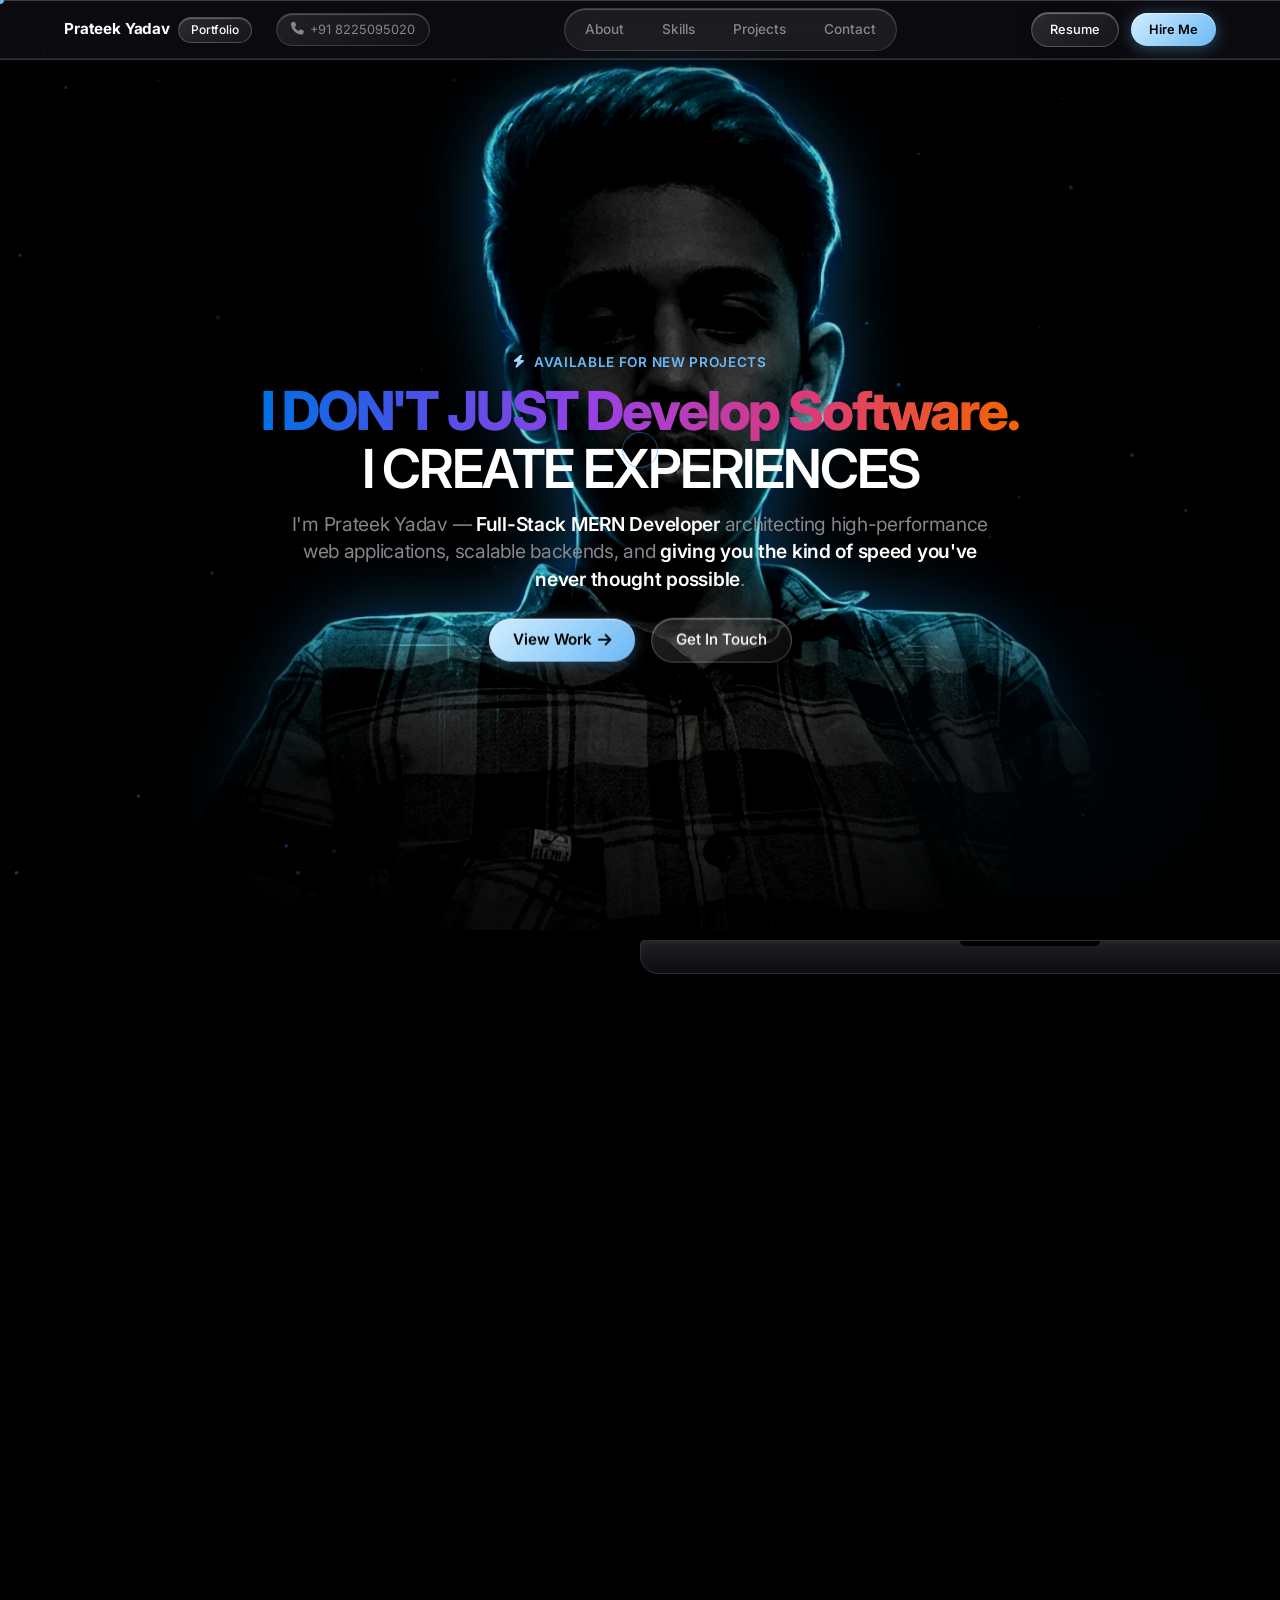
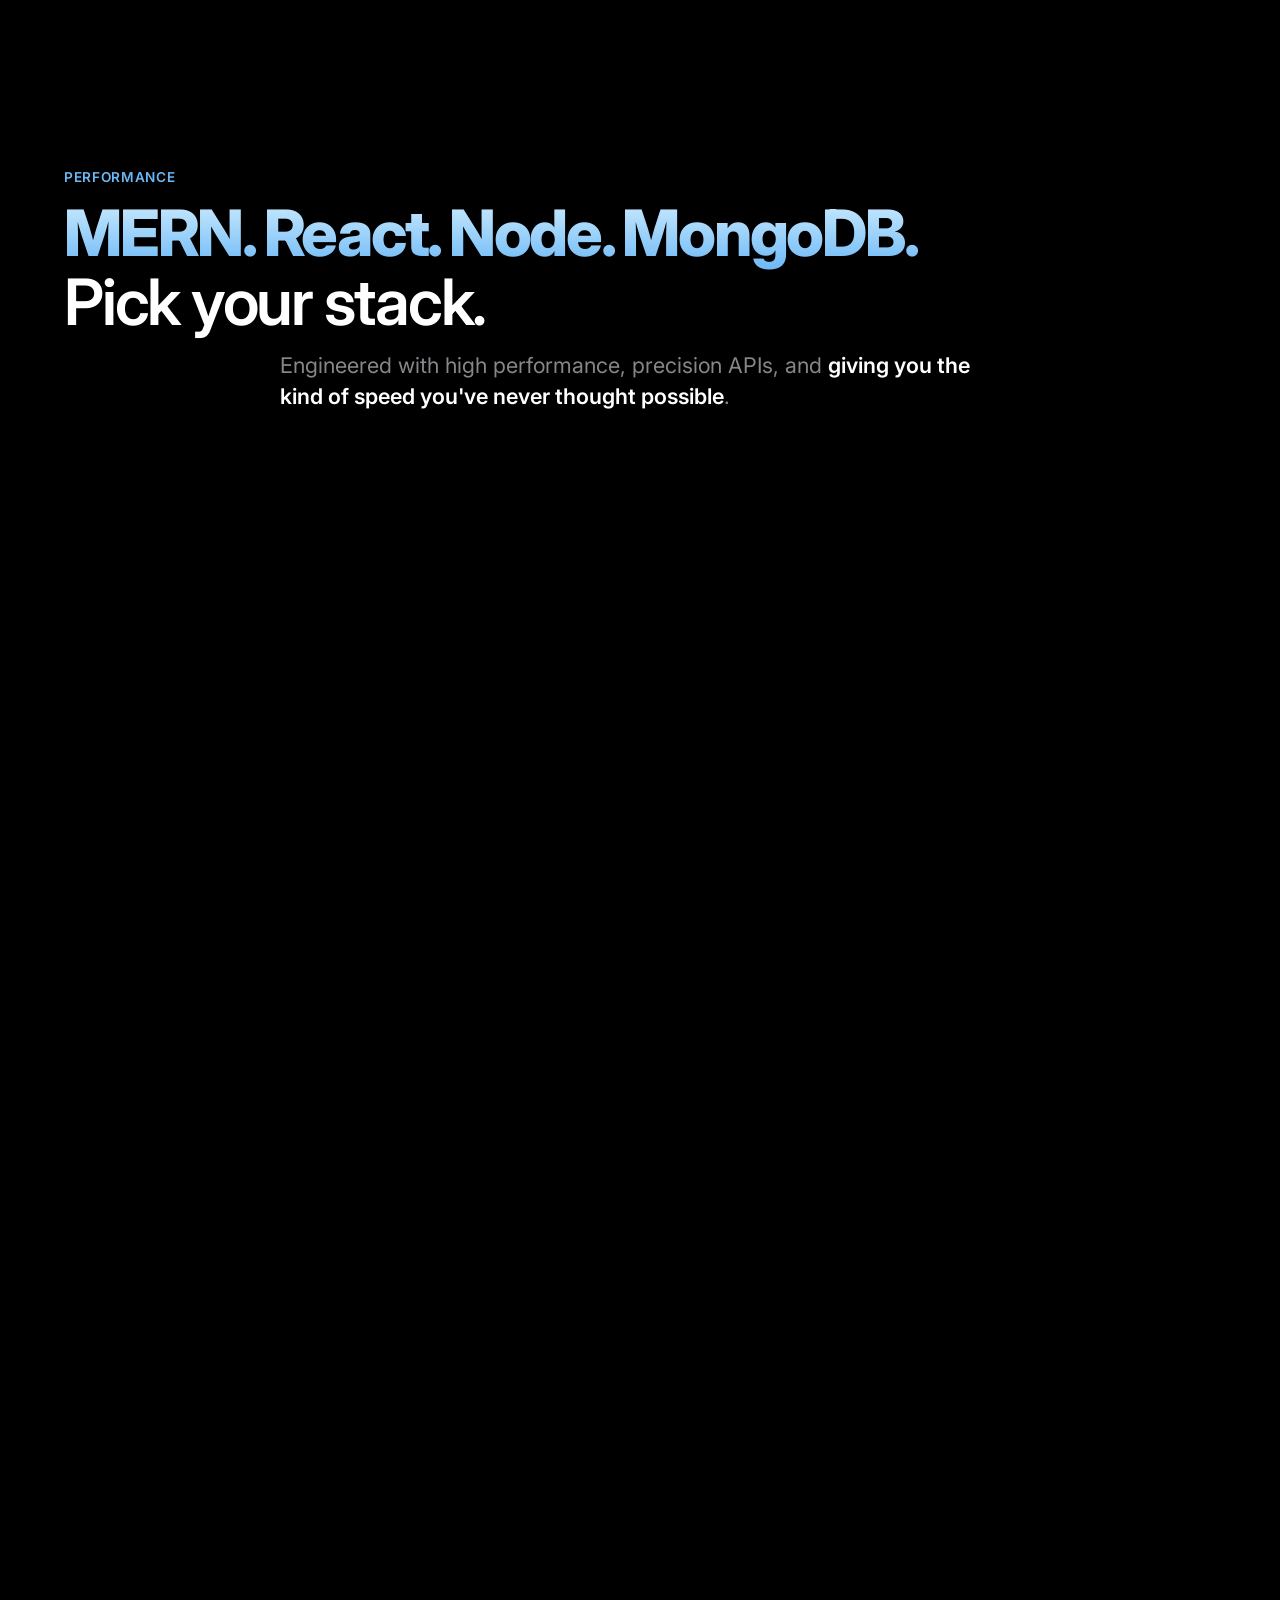
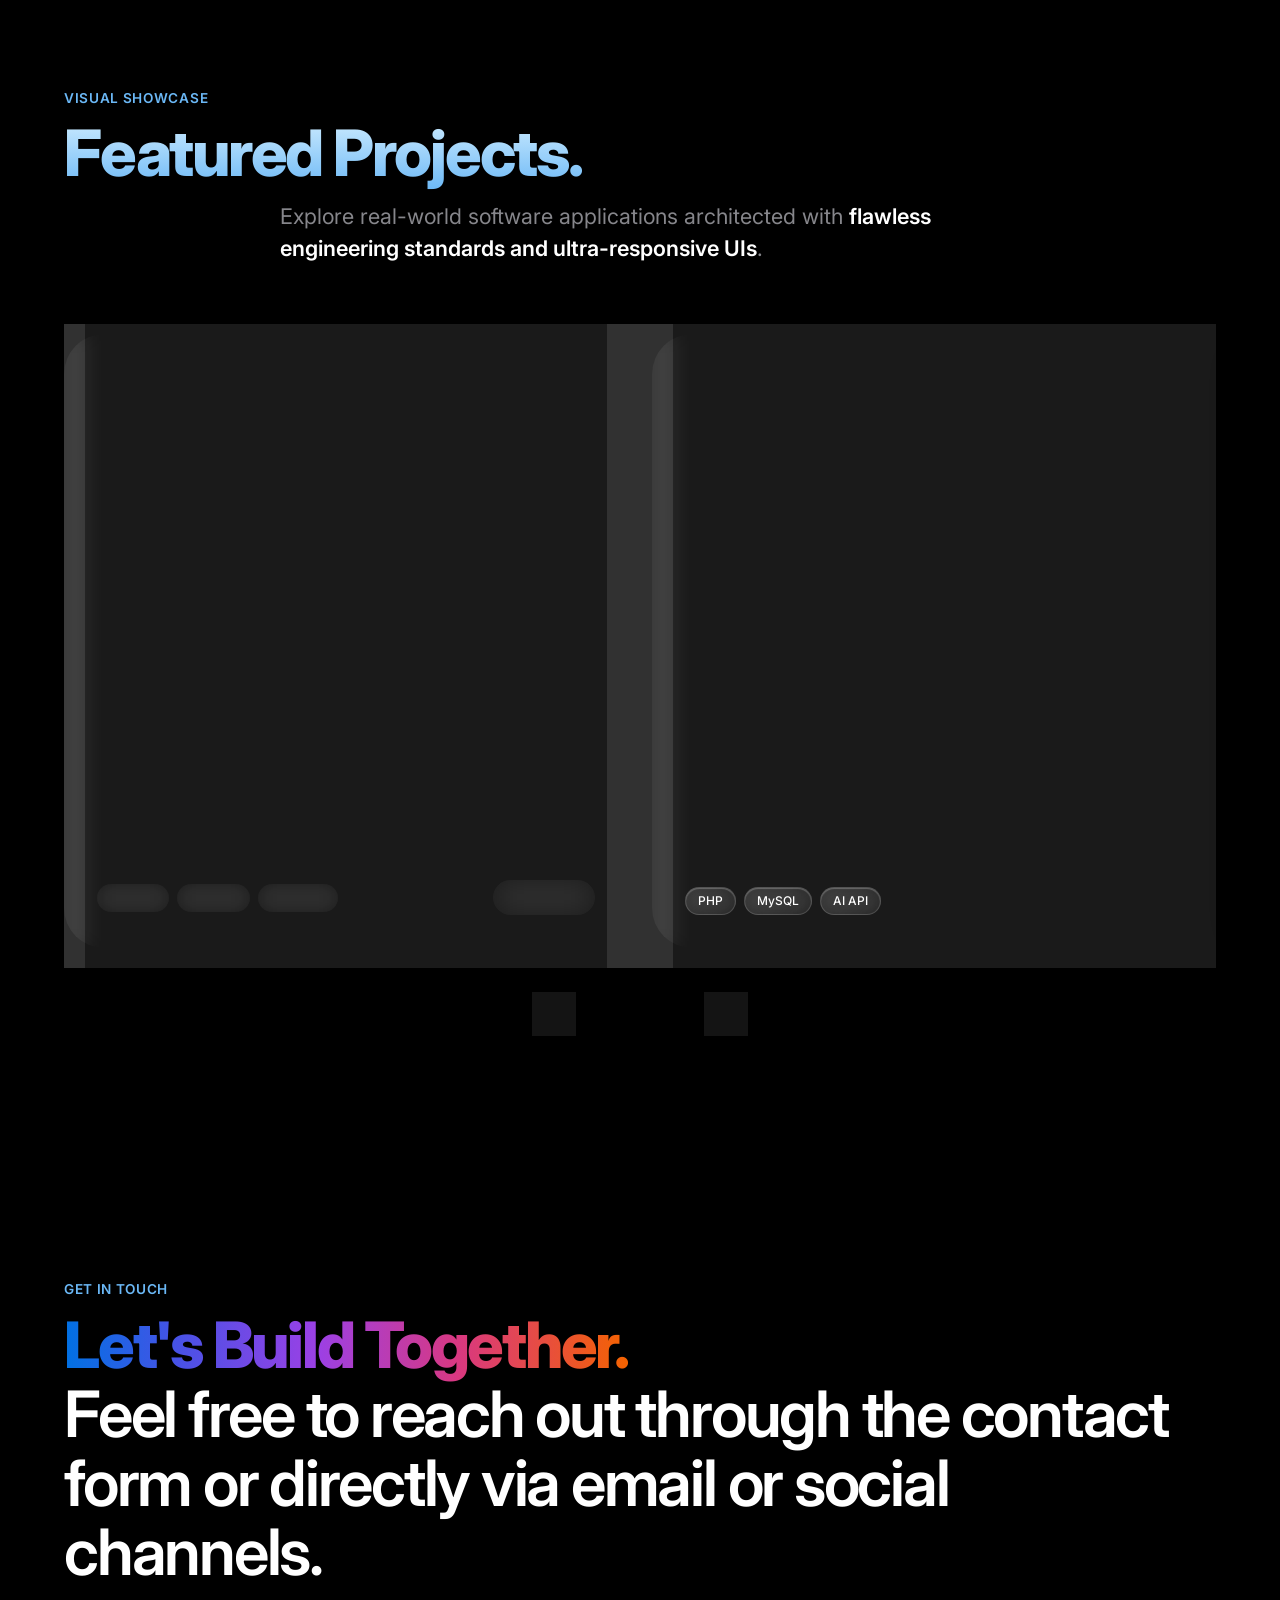
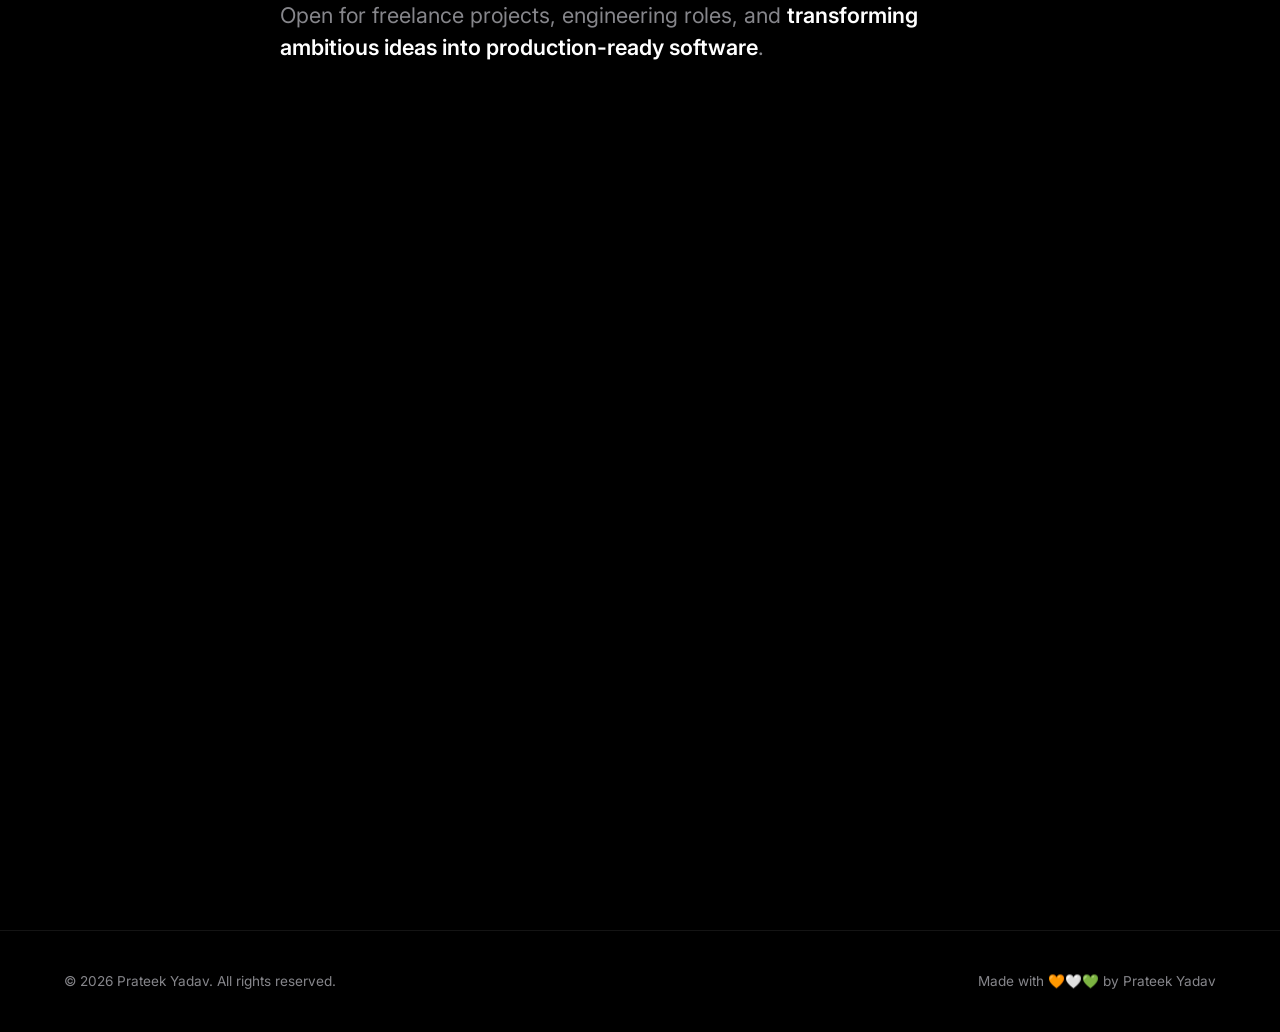
==== commit d681b1ed: "Feat: Add responsive 60fps 3D MacBook scroll animation and touch-friendly projects slider" ====
--- a/index.html
+++ b/index.html
@@ -14,7 +14,7 @@
         rel="stylesheet">
     <!-- FontAwesome icons -->
     <link rel="stylesheet" href="https://cdnjs.cloudflare.com/ajax/libs/font-awesome/6.5.2/css/all.min.css">
-    <link rel="stylesheet" href="styles.css?v=3.0">
+    <link rel="stylesheet" href="styles.css?v=17.0">
 </head>
 
 <body class="is-loading">
@@ -62,6 +62,7 @@
                 <a href="#skills" class="nav-link">Skills</a>
                 <a href="#projects" class="nav-link">Projects</a>
                 <a href="#contact" class="nav-link">Contact</a>
+                
             </nav>
             <div class="nav-actions">
                 <a target="_blank" href="https://drive.google.com/file/d/1pZ5GTEIZ9UFuw4XjieL7aiirrdy3fxpk/view?usp=sharing" class="btn-apple-outline">Resume</a>
@@ -82,27 +83,26 @@
         </div>
 
         <div class="hero-sticky-wrapper">
-            <div class="hero-super-badge" data-reveal>
-                <i class="fa-solid fa-bolt text-gradient-blue"></i> Available for New Projects
-            </div>
-            <h1 class="hero-headline-giant" data-reveal>
-                <span class="text-gradient-apple-intelligence">I DON'T JUST
-Develop Software.
-.</span><br>
-                <span class="text-white">I CREATE
-EXPERIENCES</span>
-            </h1>
-            <p class="hero-subheadline" data-reveal>
-                I'm Prateek Yadav — <strong class="text-white">Full-Stack MERN Developer</strong> architecting high-performance web applications, scalable backends, and <strong class="text-white">giving you the kind of speed you've never thought possible</strong>.
-            </p>
-            <div class="hero-ctas" data-reveal>
-                <a href="#projects" class="btn-apple-pill" style="padding: 10px 24px; font-size: 0.95rem;">
-                    <span>View Work</span>
-                    <i class="fa-solid fa-arrow-right"></i>
-                </a>
-                <a href="#contact" class="btn-apple-outline" style="padding: 10px 24px; font-size: 0.95rem;">
-                    <span>Get In Touch</span>
-                </a>
+            <div class="hero-text-group" id="hero-text-group">
+                <div class="hero-super-badge" data-reveal>
+                    <i class="fa-solid fa-bolt text-gradient-blue"></i> Available for New Projects
+                </div>
+                <h1 class="hero-headline-giant" data-reveal>
+                    <span class="text-gradient-apple-intelligence">I DON'T JUST Develop Software.</span><br>
+                    <span class="text-white">I CREATE EXPERIENCES</span>
+                </h1>
+                <p class="hero-subheadline" data-reveal>
+                    I'm Prateek Yadav — <strong class="text-white">Full-Stack MERN Developer</strong> architecting high-performance web applications, scalable backends, and <strong class="text-white">giving you the kind of speed you've never thought possible</strong>.
+                </p>
+                <div class="hero-ctas" data-reveal>
+                    <a href="#projects" class="btn-apple-pill" style="padding: 10px 24px; font-size: 0.95rem;">
+                        <span>View Work</span>
+                        <i class="fa-solid fa-arrow-right"></i>
+                    </a>
+                    <a href="#contact" class="btn-apple-outline" style="padding: 10px 24px; font-size: 0.95rem;">
+                        <span>Get In Touch</span>
+                    </a>
+                </div>
             </div>
 
             <!-- 3D MacBook Pro Scroll-Bound Mockup -->
@@ -116,31 +116,57 @@
                         </div>
                         <div class="macbook-screen-glass">
                             <div class="macbook-display-content">
+                                <!-- macOS Window / Browser Header -->
                                 <div class="screen-header-bar">
                                     <div class="screen-dots">
                                         <span class="red"></span>
                                         <span class="yellow"></span>
                                         <span class="green"></span>
                                     </div>
-                                    <div>prateek-yadav-portfolio.js — bash</div>
-                                    <div>100% Battery</div>
-                                </div>
-                                <div class="screen-code-body">
-                                    <span class="code-comment">// Apple MacBook Pro M4 Engine Powered Portfolio</span><br>
-                                    <span class="code-keyword">const</span> <span class="code-variable">developer</span> = {<br>
-                                    &nbsp;&nbsp;name: <span class="code-string">"Prateek Yadav"</span>,<br>
-                                    &nbsp;&nbsp;role: <span class="code-string">"Full-Stack MERN Architect"</span>,<br>
-                                    &nbsp;&nbsp;skills: [<span class="code-string">"React"</span>, <span class="code-string">"Node.js"</span>, <span class="code-string">"MongoDB"</span>, <span class="code-string">"C++"</span>],<br>
-                                    &nbsp;&nbsp;location: <span class="code-string">"Satna, MP, India"</span>,<br>
-                                    &nbsp;&nbsp;status: <span class="code-glowing">"READY TO BUILD"</span><br>
-                                    };<br><br>
-                                    <span class="code-func">console</span>.log(<span class="code-string">"Welcome to the next generation of web software."</span>);
-                                </div>
-                                <div class="screen-hero-avatar-wrapper">
-                                    <img src="./assets/himanshu-front.png" alt="Prateek Yadav Avatar" class="screen-avatar-img">
-                                    <div class="screen-avatar-meta">
-                                        <h4>Prateek Yadav</h4>
-                                        <p>Crafting tech, bit by bit.</p>
+                                    <div class="screen-url-bar">
+                                        <i class="fa-solid fa-lock"></i> https://prateekyadav.dev/about
+                                    </div>
+                                    <div class="screen-status-right">
+                                        <i class="fa-solid fa-wifi"></i> 100%
+                                    </div>
+                                </div>
+
+                                <!-- Full Web App Preview Body -->
+                                <div class="screen-web-body">
+                                    <div class="mini-web-header">
+                                        <div class="mini-web-logo"><span class="blue">P</span>rateek.dev</div>
+                                        <div class="mini-web-nav">
+                                            <span>About</span>
+                                            <span>Skills</span>
+                                            <span>Projects</span>
+                                            <span class="mini-btn">Hire</span>
+                                        </div>
+                                    </div>
+
+                                    <div class="mini-web-hero">
+                                        <div class="mini-web-profile">
+                                            <img src="./assets/1693219940615.jpeg" alt="Prateek Yadav" class="mini-profile-img">
+                                            <div>
+                                                <div class="mini-profile-name">Prateek Yadav</div>
+                                                <div class="mini-profile-title">Full-Stack MERN Engineer</div>
+                                            </div>
+                                        </div>
+
+                                        <div class="mini-web-code-box">
+                                            <span class="code-comment">// MERN Stack Architecture</span><br>
+                                            <span class="code-keyword">const</span> <span class="code-variable">developer</span> = {<br>
+                                            &nbsp;&nbsp;name: <span class="code-string">"Prateek Yadav"</span>,<br>
+                                            &nbsp;&nbsp;role: <span class="code-string">"Full-Stack Architect"</span>,<br>
+                                            &nbsp;&nbsp;status: <span class="code-glowing">"AVAILABLE FOR HIRE"</span><br>
+                                            };
+                                        </div>
+
+                                        <div class="mini-web-tech-pills">
+                                            <span class="mini-pill">React</span>
+                                            <span class="mini-pill">Node.js</span>
+                                            <span class="mini-pill">MongoDB</span>
+                                            <span class="mini-pill">Express</span>
+                                        </div>
                                     </div>
                                 </div>
                             </div>
@@ -153,29 +179,25 @@
                     </div>
                 </div>
             </div>
-
-            <!-- Stats Ribbon -->
-            <div class="hero-stats-ribbon" data-reveal>
-                <div class="stat-box">
-                    <span class="stat-number text-gradient-titanium" data-target="2">2+</span>
-                    <span class="stat-label">Years Experience</span>
-                </div>
-                <div class="stat-divider"></div>
-                <div class="stat-box">
-                    <span class="stat-number text-gradient-blue" data-target="7">7+</span>
-                    <span class="stat-label">Projects Built</span>
-                </div>
-                <div class="stat-divider"></div>
-                <div class="stat-box">
-                    <span class="stat-number text-gradient-orange" data-target="100">100%</span>
-                    <span class="stat-label">Client Satisfaction</span>
-                </div>
-            </div>
-        </div>
+        </div>
+
     </section>
 
     <!-- Main Content Container -->
     <main class="main-content">
+
+        <!-- Stats Ribbon -->
+        <div class="hero-stats-ribbon" data-reveal>
+            <div class="stat-box">
+                <span class="stat-number text-gradient-titanium" data-target="2">2+</span>
+                <span class="stat-label">Years Experience</span>
+            </div>
+            <div class="stat-divider"></div>
+            <div class="stat-box">
+                <span class="stat-number text-gradient-blue" data-target="7">7+</span>
+                <span class="stat-label">Projects Built</span>
+            </div>
+        </div>
 
         <!-- ===== SKILLS & ABOUT BENTO SECTION ===== -->
         <section class="section" id="skills">
@@ -244,156 +266,118 @@
                 <div class="section-header text-center" data-reveal>
                     <span class="hero-super-badge">Visual Showcase</span>
                     <h2 class="section-title-apple">
-                        <span class="text-gradient-m5">Featured Projects.</span><br>
-                        <span class="text-white">Built for performance.</span>
+                        <span class="text-gradient-m5">Featured Projects.</span>
                     </h2>
                     <p class="section-subtitle-apple">Explore real-world software applications architected with <strong class="text-white">flawless engineering standards and ultra-responsive UIs</strong>.</p>
                 </div>
 
-                <!-- Showcase Slider -->
-                <div class="showcase-slider-wrapper" data-reveal>
-                    <div class="slideshow-track" id="slideshow-track">
-                        <div class="slide">
-                            <div class="slide-img-box">
-                                <img src="./assets/showcase-electrichelp.png" alt="ElectricHelp Hospital Maintenance Request Portal">
-                                <div class="slide-caption-apple">
+                <!-- Featured Projects Slide View -->
+                <div class="projects-slider-wrapper" data-reveal>
+                    <div class="projects-slider-container">
+                        <div class="projects-track" id="projects-track">
+                            <!-- Project 1 -->
+                            <div class="project-apple-card">
+                                <div class="project-preview-frame">
+                                    <img src="./assets/showcase-electrichelp.png" alt="ElectricHelp Hospital Maintenance Portal">
+                                </div>
+                                <div class="project-info-body">
                                     <div>
-                                        <h3>ElectricHelp</h3>
-                                        <p>Hospital Maintenance & Complaint Management Portal</p>
-                                    </div>
-                                    <a href="http://electrichelp.vercel.app/" target="_blank" class="btn-apple-pill">Live Demo <i class="fa-solid fa-arrow-up-right-from-square"></i></a>
-                                </div>
-                            </div>
-                        </div>
-                        <div class="slide">
-                            <div class="slide-img-box">
-                                <img src="./assets/showcase-fundhappiness.png" alt="FundHappiness Social Cause Crowdfunding Platform">
-                                <div class="slide-caption-apple">
+                                        <span class="project-category-tag">Full-Stack Web App</span>
+                                        <h3 class="project-title">ElectricHelp</h3>
+                                        <p class="project-desc">Streamlining hospital maintenance requests. Fast, secure complaint management portal for staff, electricians, and hospital administrators.</p>
+                                    </div>
+                                    <div class="project-footer-bar">
+                                        <div class="project-tech-tags">
+                                            <span class="mini-tech-pill">React</span>
+                                            <span class="mini-tech-pill">Node.js</span>
+                                            <span class="mini-tech-pill">Express</span>
+                                            <span class="mini-tech-pill">MongoDB</span>
+                                        </div>
+                                        <a href="http://electrichelp.vercel.app/" target="_blank" class="btn-apple-outline">Live Demo</a>
+                                    </div>
+                                </div>
+                            </div>
+
+                            <!-- Project 2 -->
+                            <div class="project-apple-card">
+                                <div class="project-preview-frame">
+                                    <img src="./assets/showcase-fundhappiness.png" alt="FundHappiness Crowdfunding Platform">
+                                </div>
+                                <div class="project-info-body">
                                     <div>
-                                        <h3>FundHappiness</h3>
-                                        <p>Social Cause Crowdfunding Platform connecting NGO initiatives</p>
-                                    </div>
-                                    <a href="https://fund-happiness.vercel.app/#" target="_blank" class="btn-apple-pill">Live Demo <i class="fa-solid fa-arrow-up-right-from-square"></i></a>
-                                </div>
-                            </div>
-                        </div>
-                        <div class="slide">
-                            <div class="slide-img-box">
-                                <img src="./assets/showcase-imaginex.png" alt="ImagineX API Text to Image Generator">
-                                <div class="slide-caption-apple">
+                                        <span class="project-category-tag">Crowdfunding Platform</span>
+                                        <h3 class="project-title">FundHappiness</h3>
+                                        <p class="project-desc">Empower Communities. Fund the Future. Crowdfunding platform connecting donors with transparent NGO initiatives.</p>
+                                    </div>
+                                    <div class="project-footer-bar">
+                                        <div class="project-tech-tags">
+                                            <span class="mini-tech-pill">React.js</span>
+                                            <span class="mini-tech-pill">Tailwind</span>
+                                            <span class="mini-tech-pill">REST API</span>
+                                        </div>
+                                        <a href="https://fund-happiness.vercel.app/#" target="_blank" class="btn-apple-outline">Live Demo</a>
+                                    </div>
+                                </div>
+                            </div>
+
+                            <!-- Project 3 -->
+                            <div class="project-apple-card">
+                                <div class="project-preview-frame">
+                                    <img src="./assets/showcase-imaginex.png" alt="ImagineX AI Generator">
+                                </div>
+                                <div class="project-info-body">
                                     <div>
-                                        <h3>ImagineX</h3>
-                                        <p>API-Based Text to Image Generator (XAMPP Fullstack)</p>
-                                    </div>
-                                </div>
-                            </div>
-                        </div>
-                        <div class="slide">
-                            <div class="slide-img-box">
-                                <img src="./assets/showcase-hero.png" alt="Prateek Yadav Portfolio Experience">
-                                <div class="slide-caption-apple">
+                                        <span class="project-category-tag">AI Image Web App</span>
+                                        <h3 class="project-title">ImagineX</h3>
+                                        <p class="project-desc">API-driven text-to-image generator. Instant AI generation, user authentication, and creation gallery.</p>
+                                    </div>
+                                    <div class="project-footer-bar">
+                                        <div class="project-tech-tags">
+                                            <span class="mini-tech-pill">PHP</span>
+                                            <span class="mini-tech-pill">MySQL</span>
+                                            <span class="mini-tech-pill">AI API</span>
+                                        </div>
+                                    </div>
+                                </div>
+                            </div>
+
+                            <!-- Project 4 -->
+                            <div class="project-apple-card">
+                                <div class="project-preview-frame">
+                                    <img src="./assets/Porfolio-project.png" alt="Prateek Yadav Portfolio Experience">
+                                </div>
+                                <div class="project-info-body">
                                     <div>
-                                        <h3>Prateek Yadav Portfolio</h3>
-                                        <p>Full-Stack Software Engineering Visual Showcase</p>
-                                    </div>
-                                </div>
-                            </div>
-                        </div>
-                    </div>
-
-                    <div class="slideshow-controls">
-                        <button class="slide-btn" id="slideshow-prev" aria-label="Previous Slide"><i class="fa-solid fa-chevron-left"></i></button>
-                        <button class="slide-btn" id="slideshow-next" aria-label="Next Slide"><i class="fa-solid fa-chevron-right"></i></button>
-                    </div>
-                </div>
-
-                <!-- Featured Projects Apple Cards -->
-                <div class="projects-grid">
-                    <!-- Project 1 -->
-                    <div class="project-apple-card" data-reveal>
-                        <div class="project-preview-frame">
-                            <img src="./assets/showcase-electrichelp.png" alt="ElectricHelp Hospital Maintenance Portal">
-                        </div>
-                        <div class="project-info-body">
-                            <div>
-                                <span class="project-category-tag">Full-Stack Web App</span>
-                                <h3 class="project-title">ElectricHelp</h3>
-                                <p class="project-desc">Streamlining hospital maintenance requests. Fast, secure complaint management portal for staff, electricians, and hospital administrators.</p>
-                            </div>
-                            <div class="project-footer-bar">
-                                <div class="project-tech-tags">
-                                    <span class="mini-tech-pill">React</span>
-                                    <span class="mini-tech-pill">Node.js</span>
-                                    <span class="mini-tech-pill">Express</span>
-                                    <span class="mini-tech-pill">MongoDB</span>
-                                </div>
-                                <a href="http://electrichelp.vercel.app/" target="_blank" class="btn-apple-outline">Live Demo</a>
-                            </div>
-                        </div>
-                    </div>
-
-                    <!-- Project 2 -->
-                    <div class="project-apple-card" data-reveal>
-                        <div class="project-preview-frame">
-                            <img src="./assets/showcase-fundhappiness.png" alt="FundHappiness Crowdfunding Platform">
-                        </div>
-                        <div class="project-info-body">
-                            <div>
-                                <span class="project-category-tag">Crowdfunding Platform</span>
-                                <h3 class="project-title">FundHappiness</h3>
-                                <p class="project-desc">Empower Communities. Fund the Future. Crowdfunding platform connecting donors with transparent NGO initiatives.</p>
-                            </div>
-                            <div class="project-footer-bar">
-                                <div class="project-tech-tags">
-                                    <span class="mini-tech-pill">React.js</span>
-                                    <span class="mini-tech-pill">Tailwind</span>
-                                    <span class="mini-tech-pill">REST API</span>
-                                </div>
-                                <a href="https://fund-happiness.vercel.app/#" target="_blank" class="btn-apple-outline">Live Demo</a>
-                            </div>
-                        </div>
-                    </div>
-
-                    <!-- Project 3 -->
-                    <div class="project-apple-card" data-reveal>
-                        <div class="project-preview-frame">
-                            <img src="./assets/showcase-imaginex.png" alt="ImagineX AI Generator">
-                        </div>
-                        <div class="project-info-body">
-                            <div>
-                                <span class="project-category-tag">AI Image Web App</span>
-                                <h3 class="project-title">ImagineX</h3>
-                                <p class="project-desc">API-driven text-to-image generator. Instant AI generation, user authentication, and creation gallery.</p>
-                            </div>
-                            <div class="project-footer-bar">
-                                <div class="project-tech-tags">
-                                    <span class="mini-tech-pill">PHP</span>
-                                    <span class="mini-tech-pill">MySQL</span>
-                                    <span class="mini-tech-pill">AI API</span>
-                                </div>
-                            </div>
-                        </div>
-                    </div>
-
-                    <!-- Project 4 -->
-                    <div class="project-apple-card" data-reveal>
-                        <div class="project-preview-frame">
-                            <img src="./assets/showcase-hero.png" alt="Prateek Yadav Portfolio Experience">
-                        </div>
-                        <div class="project-info-body">
-                            <div>
-                                <span class="project-category-tag">Personal Portfolio</span>
-                                <h3 class="project-title">Prateek Yadav Portfolio</h3>
-                                <p class="project-desc">Ultra-responsive portfolio designed with 3D scroll animations, glassmorphism UI, and custom particles.</p>
-                            </div>
-                            <div class="project-footer-bar">
-                                <div class="project-tech-tags">
-                                    <span class="mini-tech-pill">HTML5</span>
-                                    <span class="mini-tech-pill">CSS3</span>
-                                    <span class="mini-tech-pill">JavaScript</span>
-                                </div>
-                            </div>
-                        </div>
+                                        <span class="project-category-tag">Personal Portfolio</span>
+                                        <h3 class="project-title">Prateek Yadav Portfolio</h3>
+                                        <p class="project-desc">Ultra-responsive portfolio designed with 3D scroll animations, glassmorphism UI, and custom particles.</p>
+                                    </div>
+                                    <div class="project-footer-bar">
+                                        <div class="project-tech-tags">
+                                            <span class="mini-tech-pill">HTML5</span>
+                                            <span class="mini-tech-pill">CSS3</span>
+                                            <span class="mini-tech-pill">JavaScript</span>
+                                        </div>
+                                    </div>
+                                </div>
+                            </div>
+                        </div>
+                    </div>
+
+                    <!-- Slider Controls & Indicators -->
+                    <div class="projects-slider-controls">
+                        <button class="projects-slide-btn" id="projects-prev" aria-label="Previous Project">
+                            <i class="fa-solid fa-arrow-left"></i>
+                        </button>
+                        <div class="projects-slider-dots" id="projects-dots">
+                            <span class="projects-dot active" data-index="0"></span>
+                            <span class="projects-dot" data-index="1"></span>
+                            <span class="projects-dot" data-index="2"></span>
+                            <span class="projects-dot" data-index="3"></span>
+                        </div>
+                        <button class="projects-slide-btn" id="projects-next" aria-label="Next Project">
+                            <i class="fa-solid fa-arrow-right"></i>
+                        </button>
                     </div>
                 </div>
             </div>
@@ -434,10 +418,10 @@
                                     </div>
                                 </div>
                                 <div class="contact-item-row">
-                                    <div class="contact-icon-box"><i class="fa-solid fa-location-dot"></i></div>
+                                  <div class="contact-icon-box"><i class="fa-solid fa-location-dot"></i></div> 
                                     <div class="contact-item-meta">
                                         <span class="contact-label">Location</span>
-                                        <span class="contact-value-link">Satna, India / Remote Worldwide</span>
+                                       <a href="https://maps.app.goo.gl/AXJKXfG2C61e9Dkt7" target="_blank" class="contact-value-link">Satna, India / Remote Worldwide</a>
                                     </div>
                                 </div>
                             </div>
@@ -496,7 +480,7 @@
 
     <!-- EmailJS SDK v4 -->
     <script type="text/javascript" src="https://cdn.jsdelivr.net/npm/@emailjs/browser@4/dist/email.min.js"></script>
-    <script src="script.js?v=3.0"></script>
+    <script src="script.js?v=17.0"></script>
 </body>
 
 </html>
--- a/styles.css
+++ b/styles.css
@@ -7,9 +7,9 @@
 :root {
     --bg-black: #000000;
     --bg-dark-alt: #08080a;
-    --bg-card: rgba(22, 22, 26, 0.65);
-    --bg-card-hover: rgba(32, 32, 38, 0.85);
-    --border-hairline: rgba(255, 255, 255, 0.12);
+    --bg-card: rgba(255, 255, 255, 0.1);
+    --bg-card-hover: rgba(255, 255, 255, 0.18);
+    --border-hairline: rgba(255, 255, 255, 0.2);
     --border-glow: rgba(41, 151, 255, 0.4);
 
     --apple-blue: #6bb8f6;
@@ -33,10 +33,18 @@
 }
 
 /* Reset & Setup */
-*, *::before, *::after {
+*,
+*::before,
+*::after {
     box-sizing: border-box;
     margin: 0;
     padding: 0;
+}
+
+a,
+a:visited {
+    text-decoration: none;
+    color: inherit;
 }
 
 html {
@@ -61,7 +69,9 @@
     width: 0px;
     height: 0px;
 }
-html, body {
+
+html,
+body {
     -ms-overflow-style: none;
     scrollbar-width: none;
 }
@@ -76,7 +86,10 @@
 }
 
 /* Typography & Utility Classes */
-h1, h2, h3, h4 {
+h1,
+h2,
+h3,
+h4 {
     color: var(--text-primary);
     letter-spacing: -0.035em;
     font-weight: 700;
@@ -254,24 +267,35 @@
     transition: transform 0.25s ease-out, border-color 0.2s ease;
 }
 
-/* Apple Subnav Navigation Bar */
+/* Glassmorphism Full-Width Navigation Bar */
 .navbar {
     position: fixed;
     top: 0;
     left: 0;
     width: 100%;
-    height: 52px;
+    height: 60px;
     z-index: 1000;
-    background: rgba(0, 0, 0, 0.7);
-    backdrop-filter: blur(20px);
-    -webkit-backdrop-filter: blur(20px);
-    border-bottom: 1px solid rgba(255, 255, 255, 0.08);
-    transition: background 0.3s ease, border-color 0.3s ease;
+    background: rgba(18, 18, 24, 0.65);
+    backdrop-filter: blur(12px);
+    -webkit-backdrop-filter: blur(12px);
+    border-bottom: 1px solid rgba(255, 255, 255, 0.15);
+    border-radius: 0;
+    box-shadow:
+        0 4px 30px rgba(0, 0, 0, 0.4),
+        inset 0 -1px 0 0 rgba(255, 255, 255, 0.1),
+        inset 0 1px 0 0 rgba(255, 255, 255, 0.2);
+    transition: all 0.4s var(--transition-apple);
 }
 
 .navbar.scrolled {
-    background: rgba(0, 0, 0, 0.85);
-    border-bottom-color: rgba(255, 255, 255, 0.15);
+    top: 0;
+    background: rgba(10, 10, 15, 0.85);
+    backdrop-filter: blur(16px);
+    -webkit-backdrop-filter: blur(16px);
+    border-bottom-color: rgba(255, 255, 255, 0.25);
+    box-shadow:
+        0 8px 32px rgba(0, 0, 0, 0.6),
+        0 1px 20px rgba(107, 184, 246, 0.15);
 }
 
 .nav-container {
@@ -279,6 +303,7 @@
     width: 90%;
     height: 100%;
     margin: 0 auto;
+    padding: 0;
     display: flex;
     align-items: center;
     justify-content: space-between;
@@ -308,11 +333,14 @@
 
 .apple-tag {
     font-size: 0.75rem;
-    padding: 2px 8px;
-    border-radius: 12px;
-    background: rgba(255, 255, 255, 0.1);
-    color: var(--text-secondary);
+    padding: 3px 12px;
+    border-radius: 980px;
+    background: linear-gradient(135deg, rgba(255, 255, 255, 0.12) 0%, rgba(255, 255, 255, 0.04) 100%);
+    border: 1px solid rgba(255, 255, 255, 0.2);
+    color: #ffffff;
     font-weight: 500;
+    backdrop-filter: blur(12px);
+    box-shadow: inset 0 1px 1px rgba(255, 255, 255, 0.3);
 }
 
 .nav-phone {
@@ -322,27 +350,57 @@
     font-size: 0.8rem;
     color: var(--text-secondary);
     text-decoration: none;
-    transition: color 0.2s ease;
-}
+    padding: 6px 14px;
+    border-radius: 980px;
+    background: linear-gradient(135deg, rgba(255, 255, 255, 0.08) 0%, rgba(255, 255, 255, 0.02) 100%);
+    border: 1px solid rgba(255, 255, 255, 0.15);
+    backdrop-filter: blur(12px);
+    box-shadow: inset 0 1px 1px rgba(255, 255, 255, 0.25);
+    transition: all 0.3s var(--transition-apple);
+}
+
 .nav-phone:hover {
     color: var(--apple-blue);
+    background: rgba(107, 184, 246, 0.15);
+    border-color: rgba(107, 184, 246, 0.4);
+    box-shadow: inset 0 1px 1.5px rgba(255, 255, 255, 0.4), 0 4px 15px rgba(107, 184, 246, 0.2);
 }
 
 .nav-links {
     display: flex;
     align-items: center;
-    gap: 32px;
+    gap: 6px;
+    background: rgba(255, 255, 255, 0.06);
+    backdrop-filter: blur(16px);
+    -webkit-backdrop-filter: blur(16px);
+    padding: 4px;
+    border-radius: 980px;
+    border: 1px solid rgba(255, 255, 255, 0.14);
+    box-shadow: inset 0 1px 1px rgba(255, 255, 255, 0.25);
 }
 
 .nav-link {
     font-size: 0.85rem;
     color: var(--text-secondary);
     text-decoration: none;
-    font-weight: 400;
-    transition: color 0.2s ease;
-}
-.nav-link:hover, .nav-link.active {
+    font-weight: 500;
+    padding: 6px 16px;
+    border-radius: 980px;
+    transition: all 0.3s var(--transition-apple);
+}
+
+.nav-link:hover {
     color: #ffffff;
+    background: rgba(255, 255, 255, 0.14);
+    border: 1px solid rgba(255, 255, 255, 0.2);
+    box-shadow: inset 0 1px 1px rgba(255, 255, 255, 0.3);
+}
+
+.nav-link.active {
+    color: #ffffff;
+    background: linear-gradient(135deg, rgba(255, 255, 255, 0.25) 0%, rgba(255, 255, 255, 0.1) 100%);
+    border: 1px solid rgba(255, 255, 255, 0.35);
+    box-shadow: inset 0 1px 1.5px rgba(255, 255, 255, 0.5), 0 6px 20px rgba(0, 0, 0, 0.3);
 }
 
 .nav-actions {
@@ -355,7 +413,7 @@
     display: inline-flex;
     align-items: center;
     gap: 6px;
-    padding: 6px 16px;
+    padding: 7px 18px;
     border-radius: 980px;
     background: linear-gradient(135deg, #d2eeff 0%, #6bb8f6 100%);
     color: #000000;
@@ -363,13 +421,13 @@
     font-weight: 600;
     text-decoration: none;
     transition: all 0.3s var(--transition-apple);
-    box-shadow: 0 2px 14px rgba(107, 184, 246, 0.4);
+    box-shadow: 0 2px 16px rgba(107, 184, 246, 0.4), inset 0 1px 1px rgba(255, 255, 255, 0.6);
 }
 
 .btn-apple-pill:hover {
     background: linear-gradient(135deg, #e5f4ff 0%, #7ec6f8 100%);
     transform: scale(1.04);
-    box-shadow: 0 6px 22px rgba(107, 184, 246, 0.65);
+    box-shadow: 0 6px 24px rgba(107, 184, 246, 0.7);
     color: #000000;
 }
 
@@ -377,20 +435,23 @@
     display: inline-flex;
     align-items: center;
     gap: 6px;
-    padding: 6px 16px;
+    padding: 7px 18px;
     border-radius: 980px;
-    background: rgba(255, 255, 255, 0.08);
-    border: 1px solid rgba(255, 255, 255, 0.15);
+    background: linear-gradient(135deg, rgba(255, 255, 255, 0.12) 0%, rgba(255, 255, 255, 0.04) 100%);
+    border: 1px solid rgba(255, 255, 255, 0.22);
     color: #ffffff;
     font-size: 0.8rem;
     font-weight: 500;
     text-decoration: none;
+    backdrop-filter: blur(16px);
+    box-shadow: inset 0 1px 1px rgba(255, 255, 255, 0.35), 0 4px 16px rgba(0, 0, 0, 0.25);
     transition: all 0.3s var(--transition-apple);
 }
 
 .btn-apple-outline:hover {
-    background: rgba(255, 255, 255, 0.18);
-    border-color: rgba(255, 255, 255, 0.3);
+    background: linear-gradient(135deg, rgba(255, 255, 255, 0.22) 0%, rgba(255, 255, 255, 0.08) 100%);
+    border-color: rgba(255, 255, 255, 0.4);
+    box-shadow: inset 0 1px 1.5px rgba(255, 255, 255, 0.6), 0 8px 24px rgba(0, 0, 0, 0.4);
     transform: scale(1.04);
 }
 
@@ -408,8 +469,8 @@
    ========================================================================== */
 .hero-section {
     position: relative;
-    min-height: 180vh;
-    padding-top: 100px;
+    min-height: 160vh;
+    padding-top: 60px;
     background-color: #000000;
     overflow: hidden;
 }
@@ -417,7 +478,7 @@
 /* Dynamic Dark Aesthetic Background Portrait */
 .hero-bg-portrait-container {
     position: absolute;
-    top: 10px;
+    top: 30px;
     left: 50%;
     transform: translateX(-50%);
     width: 100%;
@@ -428,7 +489,7 @@
     display: flex;
     justify-content: center;
     align-items: flex-start;
-    opacity: 0.58;
+    opacity: 0.82;
     transition: opacity 0.5s ease, transform 0.5s ease;
 }
 
@@ -438,9 +499,9 @@
     height: auto;
     max-height: 900px;
     object-fit: contain;
-    filter: drop-shadow(0 0 30px rgba(41, 151, 255, 0.3)) contrast(1.1) brightness(0.85);
-    mask-image: radial-gradient(ellipse at 50% 45%, rgba(0,0,0,0.9) 35%, rgba(0,0,0,0) 86%);
-    -webkit-mask-image: radial-gradient(ellipse at 50% 45%, rgba(0,0,0,0.9) 35%, rgba(0,0,0,0) 86%);
+    filter: drop-shadow(0 0 35px rgba(41, 151, 255, 0.45)) contrast(1.15) brightness(1.08);
+    mask-image: radial-gradient(ellipse at 50% 45%, rgba(0, 0, 0, 1) 45%, rgba(0, 0, 0, 0) 90%);
+    -webkit-mask-image: radial-gradient(ellipse at 50% 45%, rgba(0, 0, 0, 1) 45%, rgba(0, 0, 0, 0) 90%);
     animation: portraitPulse 10s ease-in-out infinite alternate;
 }
 
@@ -451,24 +512,42 @@
 @keyframes portraitPulse {
     0% {
         transform: translateY(0px) scale(1);
-        filter: drop-shadow(0 0 25px rgba(41, 151, 255, 0.25)) contrast(1.1) brightness(0.82);
-    }
+        filter: drop-shadow(0 0 30px rgba(41, 151, 255, 0.35)) contrast(1.12) brightness(1.04);
+    }
+
     100% {
         transform: translateY(-8px) scale(1.01);
-        filter: drop-shadow(0 0 45px rgba(41, 151, 255, 0.45)) contrast(1.18) brightness(0.9);
+        filter: drop-shadow(0 0 50px rgba(41, 151, 255, 0.55)) contrast(1.18) brightness(1.12);
     }
 }
 
 .hero-sticky-wrapper {
     position: sticky;
-    top: 30px;
+    top: 60px;
+    height: calc(100vh - 60px);
+    display: flex;
+    align-items: center;
+    justify-content: center;
+    text-align: center;
+    z-index: 2;
+    overflow: visible;
+    padding: 0;
+}
+
+.hero-text-group {
+    position: absolute;
+    top: 48%;
+    left: 50%;
+    transform: translate(-50%, -50%);
     display: flex;
     flex-direction: column;
     align-items: center;
-    justify-content: flex-start;
-    text-align: center;
-    padding-bottom: 40px;
-    z-index: 2;
+    justify-content: center;
+    width: 100%;
+    max-width: 1000px;
+    z-index: 3;
+    transition: opacity 0.1s linear, transform 0.1s linear;
+    will-change: opacity, transform;
 }
 
 .hero-super-badge {
@@ -513,10 +592,14 @@
 .macbook-viewport-container {
     perspective: 1200px;
     width: 100%;
-    max-width: 840px;
-    margin: 0 auto;
-    padding-top: 20px;
-    position: relative;
+    max-width: 780px;
+    position: absolute;
+    top: 50%;
+    left: 50%;
+    transform: translate(-50%, -50%);
+    z-index: 2;
+    transition: transform 0.1s linear;
+    will-change: transform;
 }
 
 .macbook-ambient-glow {
@@ -586,6 +669,7 @@
     justify-content: center;
     gap: 8px;
 }
+
 .macbook-camera-dot {
     width: 6px;
     height: 6px;
@@ -594,96 +678,208 @@
     border: 1px solid #222;
 }
 
-/* Interactive Screen Content inside MacBook */
+/* Interactive Screen Content inside MacBook (Full Mini Web App View) */
 .macbook-display-content {
     position: absolute;
     inset: 0;
     background: radial-gradient(ellipse at top, #141b2d 0%, #080a10 70%);
     display: flex;
     flex-direction: column;
+    padding: 24px 20px 16px 20px;
+    box-shadow: inset 0 0 100px rgba(0, 0, 0, 0.9);
+}
+
+.screen-header-bar {
+    display: flex;
+    align-items: center;
     justify-content: space-between;
-    padding: 30px 24px 20px 24px;
-    box-shadow: inset 0 0 100px rgba(0, 0, 0, 0.9);
-}
-
-.screen-header-bar {
-    display: flex;
-    align-items: center;
-    justify-content: space-between;
-    font-size: 0.75rem;
+    font-size: 0.72rem;
     color: var(--text-secondary);
     border-bottom: 1px solid rgba(255, 255, 255, 0.08);
-    padding-bottom: 10px;
-    margin-top: 10px;
+    padding-bottom: 8px;
+    margin-top: 8px;
 }
 
 .screen-dots {
     display: flex;
     gap: 6px;
 }
+
 .screen-dots span {
-    width: 10px;
-    height: 10px;
+    width: 9px;
+    height: 9px;
     border-radius: 50%;
 }
-.screen-dots .red { background: #ff5f56; }
-.screen-dots .yellow { background: #ffbd2e; }
-.screen-dots .green { background: #27c93f; }
-
-.screen-code-body {
+
+.screen-dots .red {
+    background: #ff5f56;
+}
+
+.screen-dots .yellow {
+    background: #ffbd2e;
+}
+
+.screen-dots .green {
+    background: #27c93f;
+}
+
+.screen-url-bar {
+    background: rgba(255, 255, 255, 0.08);
+    border: 1px solid rgba(255, 255, 255, 0.12);
+    border-radius: 6px;
+    padding: 2px 14px;
+    font-size: 0.68rem;
+    color: var(--text-secondary);
+    display: flex;
+    align-items: center;
+    gap: 6px;
+}
+
+.screen-status-right {
+    font-size: 0.68rem;
+    color: var(--text-secondary);
+    display: flex;
+    align-items: center;
+    gap: 6px;
+}
+
+.screen-web-body {
+    flex: 1;
+    display: flex;
+    flex-direction: column;
+    padding-top: 8px;
+    overflow: hidden;
+}
+
+.mini-web-header {
+    display: flex;
+    align-items: center;
+    justify-content: space-between;
+    padding-bottom: 6px;
+    border-bottom: 1px solid rgba(255, 255, 255, 0.08);
+    margin-bottom: 8px;
+}
+
+.mini-web-logo {
+    font-weight: 700;
+    font-size: 0.78rem;
+    color: #ffffff;
+}
+
+.mini-web-logo .blue {
+    color: var(--apple-blue);
+}
+
+.mini-web-nav {
+    display: flex;
+    align-items: center;
+    gap: 8px;
+    font-size: 0.65rem;
+    color: var(--text-secondary);
+}
+
+.mini-web-nav .mini-btn {
+    background: var(--apple-blue);
+    color: #000;
+    padding: 2px 8px;
+    border-radius: 980px;
+    font-weight: 600;
+}
+
+.mini-web-hero {
+    display: flex;
+    flex-direction: column;
+    gap: 8px;
+    flex: 1;
+    justify-content: space-around;
+}
+
+.mini-web-profile {
+    display: flex;
+    align-items: center;
+    gap: 10px;
+    background: rgba(255, 255, 255, 0.04);
+    padding: 8px 12px;
+    border-radius: 10px;
+    border: 1px solid rgba(255, 255, 255, 0.08);
+}
+
+.mini-profile-img {
+    width: 36px;
+    height: 36px;
+    border-radius: 50%;
+    object-fit: cover;
+    border: 2px solid var(--apple-blue);
+}
+
+.mini-profile-name {
+    font-size: 0.8rem;
+    font-weight: 700;
+    color: #ffffff;
+}
+
+.mini-profile-title {
+    font-size: 0.65rem;
+    color: var(--apple-blue);
+}
+
+.mini-web-code-box {
+    background: rgba(0, 0, 0, 0.4);
+    border: 1px solid rgba(255, 255, 255, 0.08);
+    border-radius: 8px;
+    padding: 8px 12px;
     font-family: var(--font-mono);
-    font-size: clamp(0.75rem, 1.2vw, 0.95rem);
+    font-size: clamp(0.6rem, 1vw, 0.75rem);
+    line-height: 1.5;
     text-align: left;
-    color: #e6edf3;
-    line-height: 1.7;
-    margin: 15px 0;
-    flex: 1;
-    overflow: hidden;
-}
-
-.code-keyword { color: #ff7b72; }
-.code-func { color: #d2a8ff; }
-.code-string { color: #a5d6ff; }
-.code-comment { color: #8b949e; }
-.code-variable { color: #79c0ff; }
+}
+
+.mini-web-tech-pills {
+    display: flex;
+    flex-wrap: wrap;
+    gap: 6px;
+}
+
+.mini-pill {
+    font-size: 0.6rem;
+    padding: 2px 8px;
+    border-radius: 980px;
+    background: rgba(255, 255, 255, 0.08);
+    border: 1px solid rgba(255, 255, 255, 0.15);
+    color: #ffffff;
+}
+
+.code-keyword {
+    color: #ff7b72;
+}
+
+.code-func {
+    color: #d2a8ff;
+}
+
+.code-string {
+    color: #a5d6ff;
+}
+
+.code-comment {
+    color: #8b949e;
+}
+
+.code-variable {
+    color: #79c0ff;
+}
+
 .code-glowing {
     color: #30d158;
     text-shadow: 0 0 12px rgba(48, 209, 88, 0.6);
 }
 
-.screen-hero-avatar-wrapper {
-    display: flex;
-    align-items: center;
-    gap: 16px;
-    background: rgba(255, 255, 255, 0.05);
-    padding: 12px 18px;
-    border-radius: 12px;
-    border: 1px solid rgba(255, 255, 255, 0.1);
-    backdrop-filter: blur(10px);
-}
-
-.screen-avatar-img {
-    width: 48px;
-    height: 48px;
-    border-radius: 50%;
-    object-fit: cover;
-    border: 2px solid var(--apple-blue);
-}
-
-.screen-avatar-meta h4 {
-    font-size: 0.9rem;
-    font-weight: 700;
-}
-.screen-avatar-meta p {
-    font-size: 0.75rem;
-    color: var(--text-secondary);
-}
-
 /* MacBook Base (Keyboard deck) */
 .macbook-base {
+
     position: relative;
     width: 100%;
-    height: 24px;
+    height: 34px;
     background: linear-gradient(180deg, #1d1d24 0%, #0d0d10 100%);
     border-radius: 4px 4px 18px 18px;
     border: 1px solid #2d2d36;
@@ -703,18 +899,23 @@
     top: 0;
 }
 
-/* Stats Ribbon below MacBook */
+/* Stats Ribbon below Hero Section */
 .hero-stats-ribbon {
     display: flex;
     align-items: center;
     justify-content: center;
     gap: 40px;
-    margin-top: 48px;
+    margin: 60px auto 40px auto;
     padding: 20px 32px;
+    max-width: 480px;
     border-radius: 980px;
-    background: rgba(22, 22, 26, 0.5);
+    background: rgba(22, 22, 26, 0.7);
     border: 1px solid var(--border-hairline);
     backdrop-filter: blur(20px);
+    -webkit-backdrop-filter: blur(20px);
+    position: relative;
+    z-index: 5;
+    box-shadow: 0 10px 40px rgba(0, 0, 0, 0.5);
 }
 
 .stat-box {
@@ -748,6 +949,7 @@
 .section-header {
     margin-bottom: 60px;
 }
+
 .section-title-apple {
     font-size: clamp(2.5rem, 5vw, 4.2rem);
     font-weight: 800;
@@ -755,6 +957,7 @@
     letter-spacing: -0.035em;
     margin-bottom: 14px;
 }
+
 .section-subtitle-apple {
     font-size: clamp(1.1rem, 1.8vw, 1.35rem);
     color: #86868b;
@@ -781,22 +984,34 @@
     padding: 36px;
     position: relative;
     overflow: hidden;
-    backdrop-filter: blur(24px);
-    -webkit-backdrop-filter: blur(24px);
+    backdrop-filter: blur(10.7px);
+    -webkit-backdrop-filter: blur(10.7px);
+    box-shadow: 0 4px 30px rgba(0, 0, 0, 0.3), inset 0 1px 1px 0 rgba(255, 255, 255, 0.25);
     transition: all 0.4s var(--transition-apple);
 }
 
 .bento-card:hover {
     background: var(--bg-card-hover);
-    border-color: rgba(255, 255, 255, 0.25);
+    border-color: rgba(255, 255, 255, 0.35);
     transform: translateY(-4px);
-    box-shadow: 0 20px 40px rgba(0, 0, 0, 0.6), 0 0 30px rgba(41, 151, 255, 0.1);
-}
-
-.bento-col-8 { grid-column: span 8; }
-.bento-col-4 { grid-column: span 4; }
-.bento-col-6 { grid-column: span 6; }
-.bento-col-12 { grid-column: span 12; }
+    box-shadow: 0 8px 32px rgba(0, 0, 0, 0.5), inset 0 1px 1.5px 0 rgba(255, 255, 255, 0.4);
+}
+
+.bento-col-8 {
+    grid-column: span 8;
+}
+
+.bento-col-4 {
+    grid-column: span 4;
+}
+
+.bento-col-6 {
+    grid-column: span 6;
+}
+
+.bento-col-12 {
+    grid-column: span 12;
+}
 
 .bento-icon {
     font-size: 2rem;
@@ -869,7 +1084,8 @@
     white-space: nowrap;
 }
 
-.chip-tab-btn.active, .chip-tab-btn:hover {
+.chip-tab-btn.active,
+.chip-tab-btn:hover {
     background: #ffffff;
     color: #000000;
     border-color: #ffffff;
@@ -898,86 +1114,101 @@
 }
 
 /* ==========================================================================
-   SHOWCASE & FEATURED PROJECTS SECTION ("Take a closer look.")
+   FEATURED PROJECTS SLIDER & SLIDE VIEW ("Take a closer look.")
    ========================================================================== */
-.showcase-slider-wrapper {
+.projects-slider-wrapper {
     position: relative;
     width: 100%;
-    border-radius: var(--radius-xl);
-    background: var(--bg-card);
-    border: 1px solid var(--border-hairline);
     overflow: hidden;
-    margin-bottom: 60px;
-}
-
-.slideshow-track {
-    display: flex;
-    transition: transform 0.6s var(--transition-apple);
-}
-
-.slide {
-    min-width: 100%;
-    position: relative;
-}
-
-.slide-img-box {
+}
+
+.projects-slider-container {
     width: 100%;
-    aspect-ratio: 16 / 9;
-    max-height: 560px;
     overflow: hidden;
-    position: relative;
-}
-
-.slide-img-box img {
-    width: 100%;
-    height: 100%;
-    object-fit: cover;
-}
-
-.slide-caption-apple {
-    position: absolute;
-    bottom: 0;
-    left: 0;
-    width: 100%;
-    padding: 40px;
-    background: linear-gradient(180deg, transparent 0%, rgba(0, 0, 0, 0.9) 100%);
-    display: flex;
-    align-items: flex-end;
-    justify-content: space-between;
-}
-
-.slide-caption-apple h3 {
-    font-size: 2rem;
-    font-weight: 700;
-    margin-bottom: 6px;
-}
-
-.slide-caption-apple p {
-    color: var(--text-secondary);
-    font-size: 1rem;
-}
-
-/* Featured Projects Bento Cards */
-.projects-grid {
-    display: grid;
-    grid-template-columns: repeat(2, 1fr);
-    gap: 32px;
+    padding: 10px 0 20px 0;
+}
+
+.projects-track {
+    display: flex;
+    gap: 24px;
+    transition: transform 0.5s cubic-bezier(0.16, 1, 0.3, 1);
+    will-change: transform;
 }
 
 .project-apple-card {
+    flex: 0 0 calc(50% - 12px);
+    min-width: calc(50% - 12px);
+    max-width: calc(50% - 12px);
     background: var(--bg-card);
     border: 1px solid var(--border-hairline);
     border-radius: var(--radius-xl);
     overflow: hidden;
     display: flex;
     flex-direction: column;
-    transition: all 0.4s var(--transition-apple);
+    backdrop-filter: blur(10.7px);
+    -webkit-backdrop-filter: blur(10.7px);
+    box-shadow: 0 4px 30px rgba(0, 0, 0, 0.3), inset 0 1px 1px 0 rgba(255, 255, 255, 0.25);
+    transition: background 0.4s var(--transition-apple), border-color 0.4s var(--transition-apple), box-shadow 0.4s var(--transition-apple);
 }
 
 .project-apple-card:hover {
-    border-color: rgba(255, 255, 255, 0.3);
-    transform: translateY(-6px);
-    box-shadow: 0 30px 60px rgba(0, 0, 0, 0.8), 0 0 40px rgba(41, 151, 255, 0.15);
+    background: var(--bg-card-hover);
+    border-color: rgba(255, 255, 255, 0.35);
+    box-shadow: 0 8px 35px rgba(0, 0, 0, 0.6), inset 0 1px 1.5px 0 rgba(255, 255, 255, 0.45);
+}
+
+/* Projects Slider Controls & Indicators */
+.projects-slider-controls {
+    display: flex;
+    align-items: center;
+    justify-content: center;
+    gap: 20px;
+    margin-top: 24px;
+}
+
+.projects-slide-btn {
+    width: 44px;
+    height: 44px;
+    border-radius: 50%;
+    background: rgba(255, 255, 255, 0.08);
+    border: 1px solid rgba(255, 255, 255, 0.18);
+    color: #ffffff;
+    display: flex;
+    align-items: center;
+    justify-content: center;
+    cursor: pointer;
+    backdrop-filter: blur(12px);
+    transition: all 0.3s var(--transition-apple);
+}
+
+.projects-slide-btn:hover {
+    background: var(--apple-blue);
+    border-color: var(--apple-blue);
+    color: #000000;
+    transform: scale(1.08);
+    box-shadow: 0 4px 20px rgba(107, 184, 246, 0.4);
+}
+
+.projects-slider-dots {
+    display: flex;
+    align-items: center;
+    gap: 10px;
+}
+
+.projects-dot {
+    width: 10px;
+    height: 10px;
+    border-radius: 50%;
+    background: rgba(255, 255, 255, 0.2);
+    cursor: pointer;
+    transition: all 0.3s var(--transition-apple);
+}
+
+.projects-dot.active {
+    width: 28px;
+    border-radius: 10px;
+    background: var(--apple-blue);
+    box-shadow: 0 0 14px rgba(107, 184, 246, 0.6);
 }
 
 .project-preview-frame {
@@ -1031,8 +1262,10 @@
 
 .project-footer-bar {
     display: flex;
+    flex-wrap: wrap;
     align-items: center;
     justify-content: space-between;
+    gap: 12px;
     padding-top: 16px;
     border-top: 1px solid rgba(255, 255, 255, 0.08);
 }
@@ -1045,10 +1278,14 @@
 
 .mini-tech-pill {
     font-size: 0.75rem;
-    padding: 4px 10px;
+    padding: 4px 12px;
     border-radius: 980px;
-    background: rgba(255, 255, 255, 0.06);
-    color: var(--text-secondary);
+    background: linear-gradient(135deg, rgba(255, 255, 255, 0.1) 0%, rgba(255, 255, 255, 0.03) 100%);
+    border: 1px solid rgba(255, 255, 255, 0.16);
+    color: #ffffff;
+    font-weight: 500;
+    backdrop-filter: blur(10px);
+    box-shadow: inset 0 1px 1px rgba(255, 255, 255, 0.25);
 }
 
 /* Controls & Indicators */
@@ -1149,7 +1386,8 @@
     letter-spacing: 0.05em;
 }
 
-.contact-value-link {
+.contact-value-link,
+.contact-value-link:visited {
     color: #ffffff;
     text-decoration: none;
     font-weight: 500;
@@ -1236,8 +1474,14 @@
     font-weight: 500;
     margin-top: 10px;
 }
-.form-status-box.success { color: var(--apple-green); }
-.form-status-box.error { color: #ff453a; }
+
+.form-status-box.success {
+    color: var(--apple-green);
+}
+
+.form-status-box.error {
+    color: #ff453a;
+}
 
 /* Apple Footer */
 .footer-apple {
@@ -1304,55 +1548,362 @@
 
 /* Responsive Media Queries */
 @media (max-width: 1024px) {
-    .bento-col-8, .bento-col-4, .bento-col-6 {
+    .container {
+        width: 92%;
+    }
+
+    .bento-col-8,
+    .bento-col-4,
+    .bento-col-6 {
         grid-column: span 12;
     }
+
     .projects-grid {
         grid-template-columns: 1fr;
     }
+
     .contact-grid {
         grid-template-columns: 1fr;
     }
 }
 
 @media (max-width: 768px) {
+    .section {
+        padding: 60px 0;
+    }
+
+    /* Clean Navbar Header on Mobile */
+    .apple-tag {
+        display: none !important;
+    }
+
+    .nav-actions .btn-apple-outline,
+    .nav-actions .btn-apple-pill {
+        display: none !important;
+    }
+
+    .mobile-only-btn {
+        display: inline-flex !important;
+        justify-content: center;
+        width: 100%;
+        margin-top: 8px;
+    }
+
+    .navbar {
+        top: 0;
+        left: 0;
+        width: 100%;
+        height: 56px;
+        border-radius: 0;
+    }
+
+    .nav-container {
+        width: 90%;
+        padding: 0;
+    }
+
+    .nav-phone {
+        display: none !important;
+    }
+
     .nav-links {
         position: fixed;
-        top: 52px;
+        top: 56px;
         left: 0;
+        right: 0;
         width: 100%;
-        height: calc(100vh - 52px);
-        background: rgba(0, 0, 0, 0.95);
-        backdrop-filter: blur(25px);
+        height: calc(100vh - 56px);
+        max-height: none;
+        background: rgba(10, 10, 15, 0.96);
+        backdrop-filter: blur(30px) saturate(200%);
+        -webkit-backdrop-filter: blur(30px) saturate(200%);
+        border-top: 1px solid rgba(255, 255, 255, 0.14);
+        border-radius: 0;
+        box-shadow: 0 30px 70px rgba(0, 0, 0, 0.9);
+        padding: 30px 24px;
         flex-direction: column;
         justify-content: center;
-        gap: 32px;
+        gap: 14px;
         display: none;
     }
+
     .nav-links.active {
         display: flex;
     }
+
     .nav-link {
+        font-size: 1.15rem;
+        padding: 12px 20px;
+        width: 100%;
+        text-align: center;
+        border-radius: 16px;
+    }
+
+    .mobile-toggle {
+        display: flex !important;
+        align-items: center;
+        justify-content: center;
+        width: 40px;
+        height: 40px;
+        border-radius: 10px;
+        background: rgba(255, 255, 255, 0.08);
+        border: 1px solid rgba(255, 255, 255, 0.15);
+    }
+
+    /* Hero Fix for Mobile - Mid Placement + 3D MacBook Lid Open Scroll */
+    .hero-section {
+        min-height: 150vh !important;
+        padding-top: 56px;
+        padding-bottom: 0;
+    }
+
+    .hero-sticky-wrapper {
+        position: sticky !important;
+        top: 56px !important;
+        height: calc(100vh - 56px) !important;
+        min-height: calc(100vh - 56px) !important;
+        display: flex !important;
+        align-items: center !important;
+        justify-content: center !important;
+        padding: 0 !important;
+        overflow: visible !important;
+    }
+
+    .hero-text-group {
+        position: absolute !important;
+        top: 46% !important;
+        left: 50% !important;
+        transform: translate(-50%, -50%) !important;
+        width: 100% !important;
+        padding: 0 12px !important;
+        z-index: 3 !important;
+    }
+
+    .hero-bg-portrait-container {
+        top: 25px !important;
+        opacity: 0.85 !important;
+    }
+
+    .hero-bg-portrait-img {
+        max-height: 480px !important;
+        filter: drop-shadow(0 0 35px rgba(41, 151, 255, 0.45)) contrast(1.15) brightness(1.08) !important;
+    }
+
+    .hero-super-badge {
+        font-size: 0.75rem;
+        margin-bottom: 8px;
+    }
+
+    .hero-headline-giant {
+        font-size: clamp(1.55rem, 5.5vw, 2.1rem);
+        padding: 0 8px;
+        margin-bottom: 10px;
+        line-height: 1.15;
+    }
+
+    .hero-subheadline {
+        font-size: 0.88rem;
+        padding: 0 10px;
+        line-height: 1.45;
+        margin-bottom: 18px;
+    }
+
+    .hero-ctas {
+        flex-direction: row;
+        justify-content: center;
+        width: 100%;
+        max-width: 320px;
+        margin: 0 auto;
+        gap: 10px;
+    }
+
+    .hero-ctas .btn-apple-pill,
+    .hero-ctas .btn-apple-outline {
+        padding: 9px 18px;
+        font-size: 0.88rem;
+    }
+
+    /* 3D MacBook 60fps Scroll Open View on Mobile */
+    .macbook-viewport-container {
+        perspective: 900px !important;
+        width: 94% !important;
+        position: absolute !important;
+        top: 50% !important;
+        left: 50% !important;
+        transform: translate(-50%, -50%) !important;
+        z-index: 2 !important;
+        padding-top: 0 !important;
+    }
+
+    .macbook-lid {
+        width: 92%;
+        margin: 0 auto;
+        transform-origin: bottom center;
+    }
+
+    .hero-stats-ribbon {
+        flex-direction: column;
+        gap: 16px;
+        border-radius: 24px;
+        padding: 20px 24px;
+        margin: 28px auto 36px auto;
+        max-width: 300px;
+    }
+
+    .macbook-display-content {
+        padding: 14px 10px 10px 10px;
+    }
+
+    .mini-web-logo {
+        font-size: 0.7rem;
+    }
+
+    .mini-web-nav {
+        font-size: 0.58rem;
+        gap: 5px;
+    }
+
+    .mini-profile-img {
+        width: 28px;
+        height: 28px;
+    }
+
+    .mini-profile-name {
+        font-size: 0.72rem;
+    }
+
+    .mini-profile-title {
+        font-size: 0.58rem;
+    }
+
+    .mini-web-code-box {
+        padding: 6px 8px;
+        font-size: 0.58rem;
+        line-height: 1.4;
+    }
+
+    .mini-pill {
+        font-size: 0.55rem;
+        padding: 1px 6px;
+    }
+
+    .bento-card {
+        padding: 24px 20px;
+    }
+
+    .about-portrait-wrapper {
+        height: 260px;
+    }
+
+    .project-info-body {
+        padding: 24px 18px;
+    }
+
+    /* Projects Slider Mobile Fix - 1 Full Width Card Per Slide View */
+    .projects-track {
+        gap: 16px;
+    }
+
+    .project-apple-card {
+        flex: 0 0 100% !important;
+        min-width: 100% !important;
+        max-width: 100% !important;
+    }
+
+    .project-title {
         font-size: 1.4rem;
-    }
-    .mobile-toggle {
-        display: block;
-    }
-    .macbook-lid {
-        width: 95%;
-    }
+        word-break: break-word;
+    }
+
+    .project-desc {
+        font-size: 0.9rem;
+        line-height: 1.55;
+        margin-bottom: 16px;
+    }
+
+    .project-footer-bar {
+        flex-direction: column;
+        align-items: flex-start;
+        gap: 14px;
+    }
+
+    .project-footer-bar .btn-apple-outline {
+        width: 100%;
+        justify-content: center;
+        padding: 10px 16px;
+        text-align: center;
+    }
+
+    .projects-slider-controls {
+        margin-top: 16px;
+        gap: 16px;
+    }
+
+    .contact-card-apple,
+    .apple-form {
+        padding: 24px 20px;
+    }
+
     .hero-stats-ribbon {
         flex-direction: column;
         gap: 20px;
         border-radius: 24px;
-    }
+        padding: 24px;
+        margin-top: 30px;
+    }
+
     .stat-divider {
         width: 80%;
         height: 1px;
     }
+
     .footer-content-apple {
         flex-direction: column;
         gap: 12px;
         text-align: center;
     }
+}
+
+@media (max-width: 480px) {
+    .navbar {
+        height: 52px;
+    }
+
+    .logo-text {
+        font-size: 0.95rem;
+    }
+
+    .hero-headline-giant {
+        font-size: 1.65rem;
+    }
+
+    .bento-card {
+        padding: 20px 16px;
+        border-radius: 20px;
+    }
+
+    .bento-card h3 {
+        font-size: 1.25rem;
+    }
+
+    .project-apple-card {
+        border-radius: 24px;
+    }
+
+    .back-to-top {
+        bottom: 20px;
+        right: 20px;
+        width: 40px;
+        height: 40px;
+    }
+}
+
+/* Custom CSS.Glass Utility Class */
+.glass-css {
+    background: rgba(255, 255, 255, 0.15);
+    border-radius: 16px;
+    box-shadow: 0 4px 30px rgba(0, 0, 0, 0.1);
+    backdrop-filter: blur(10.7px);
+    -webkit-backdrop-filter: blur(10.7px);
+    border: 1px solid rgba(255, 255, 255, 0.03);
 }
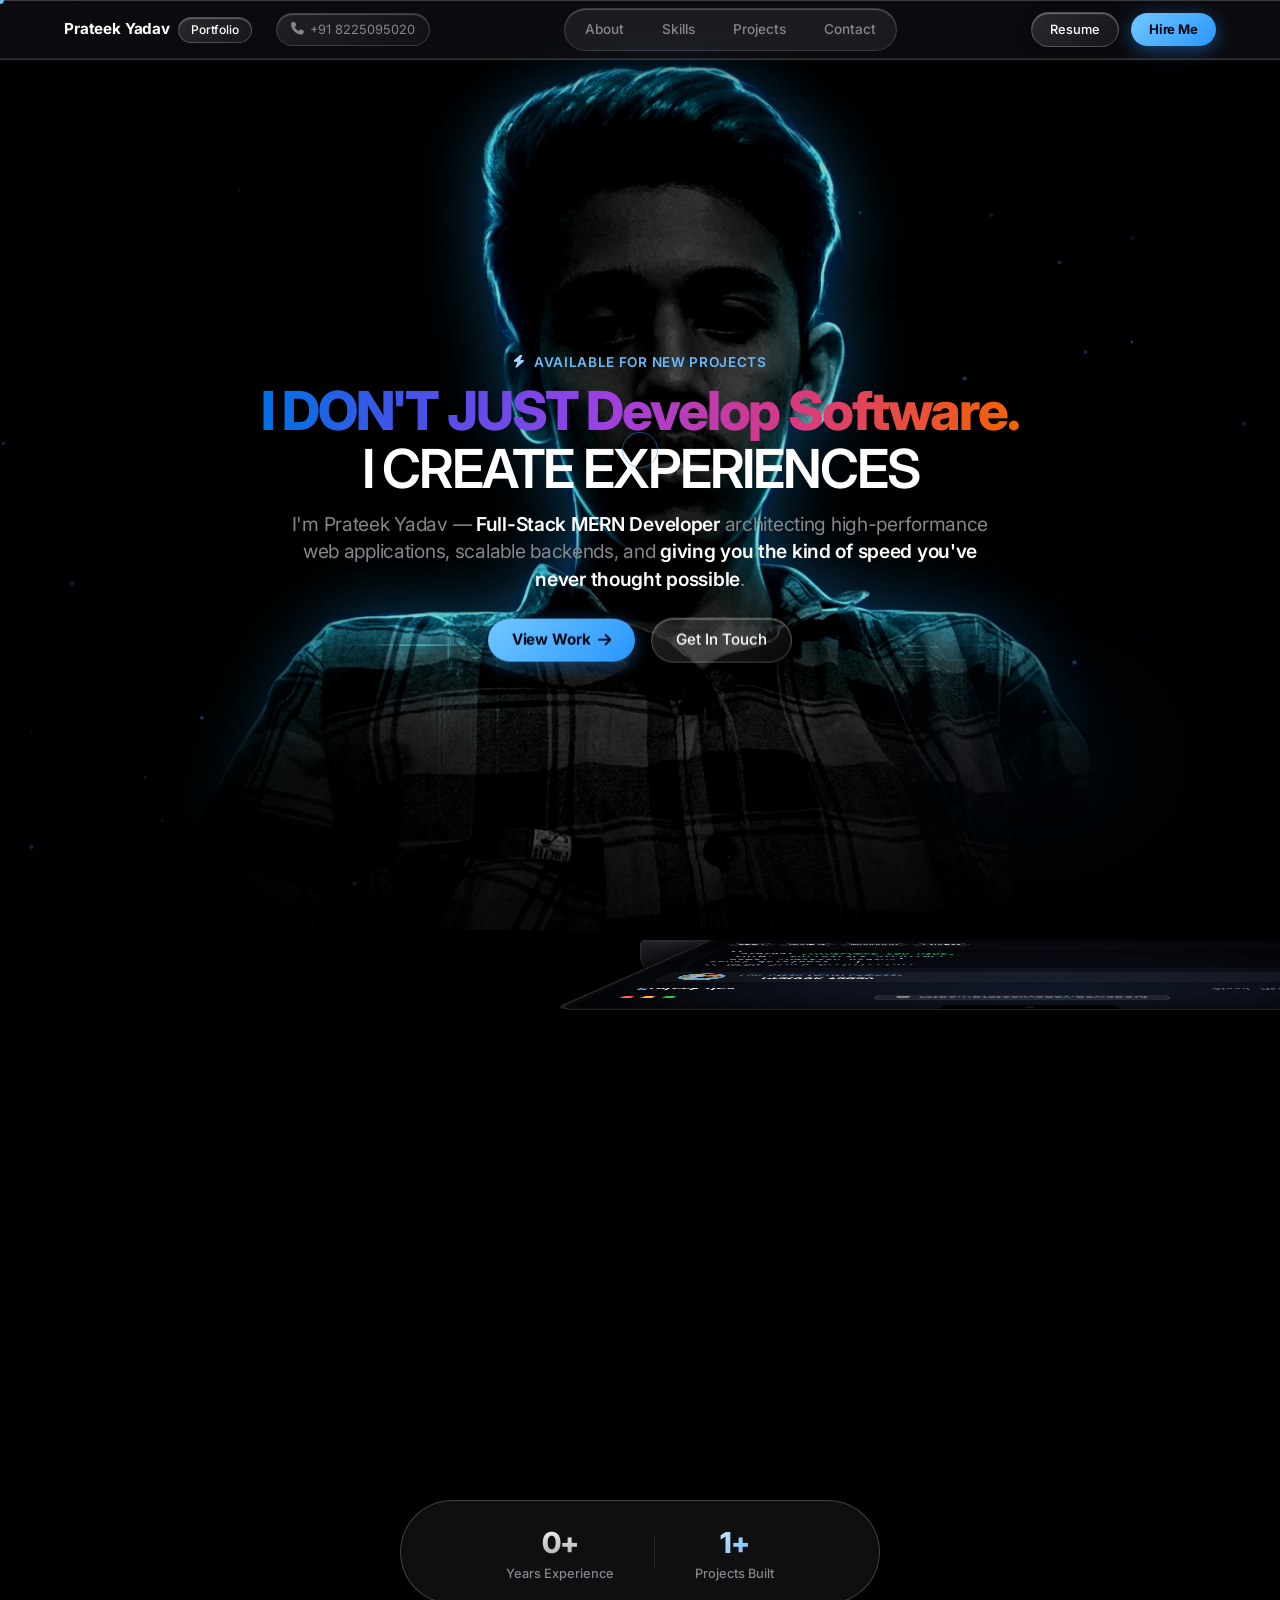
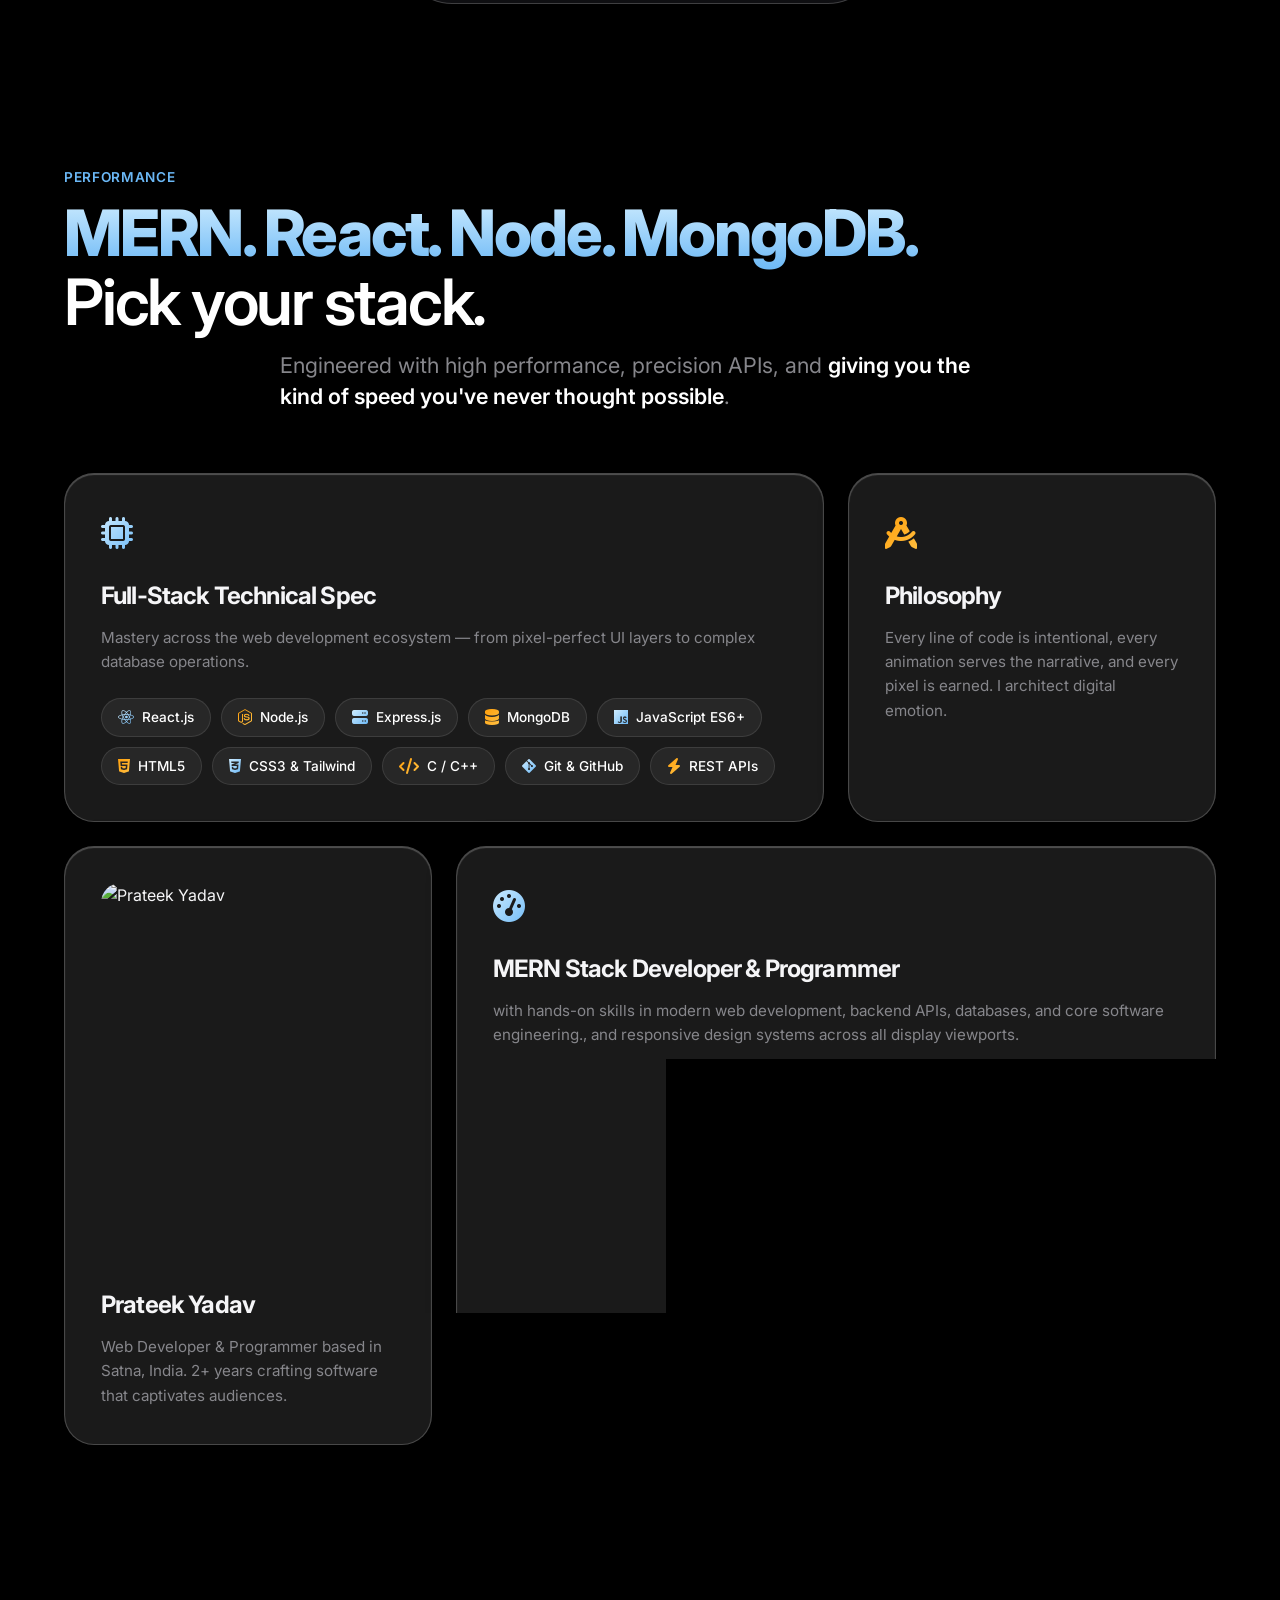
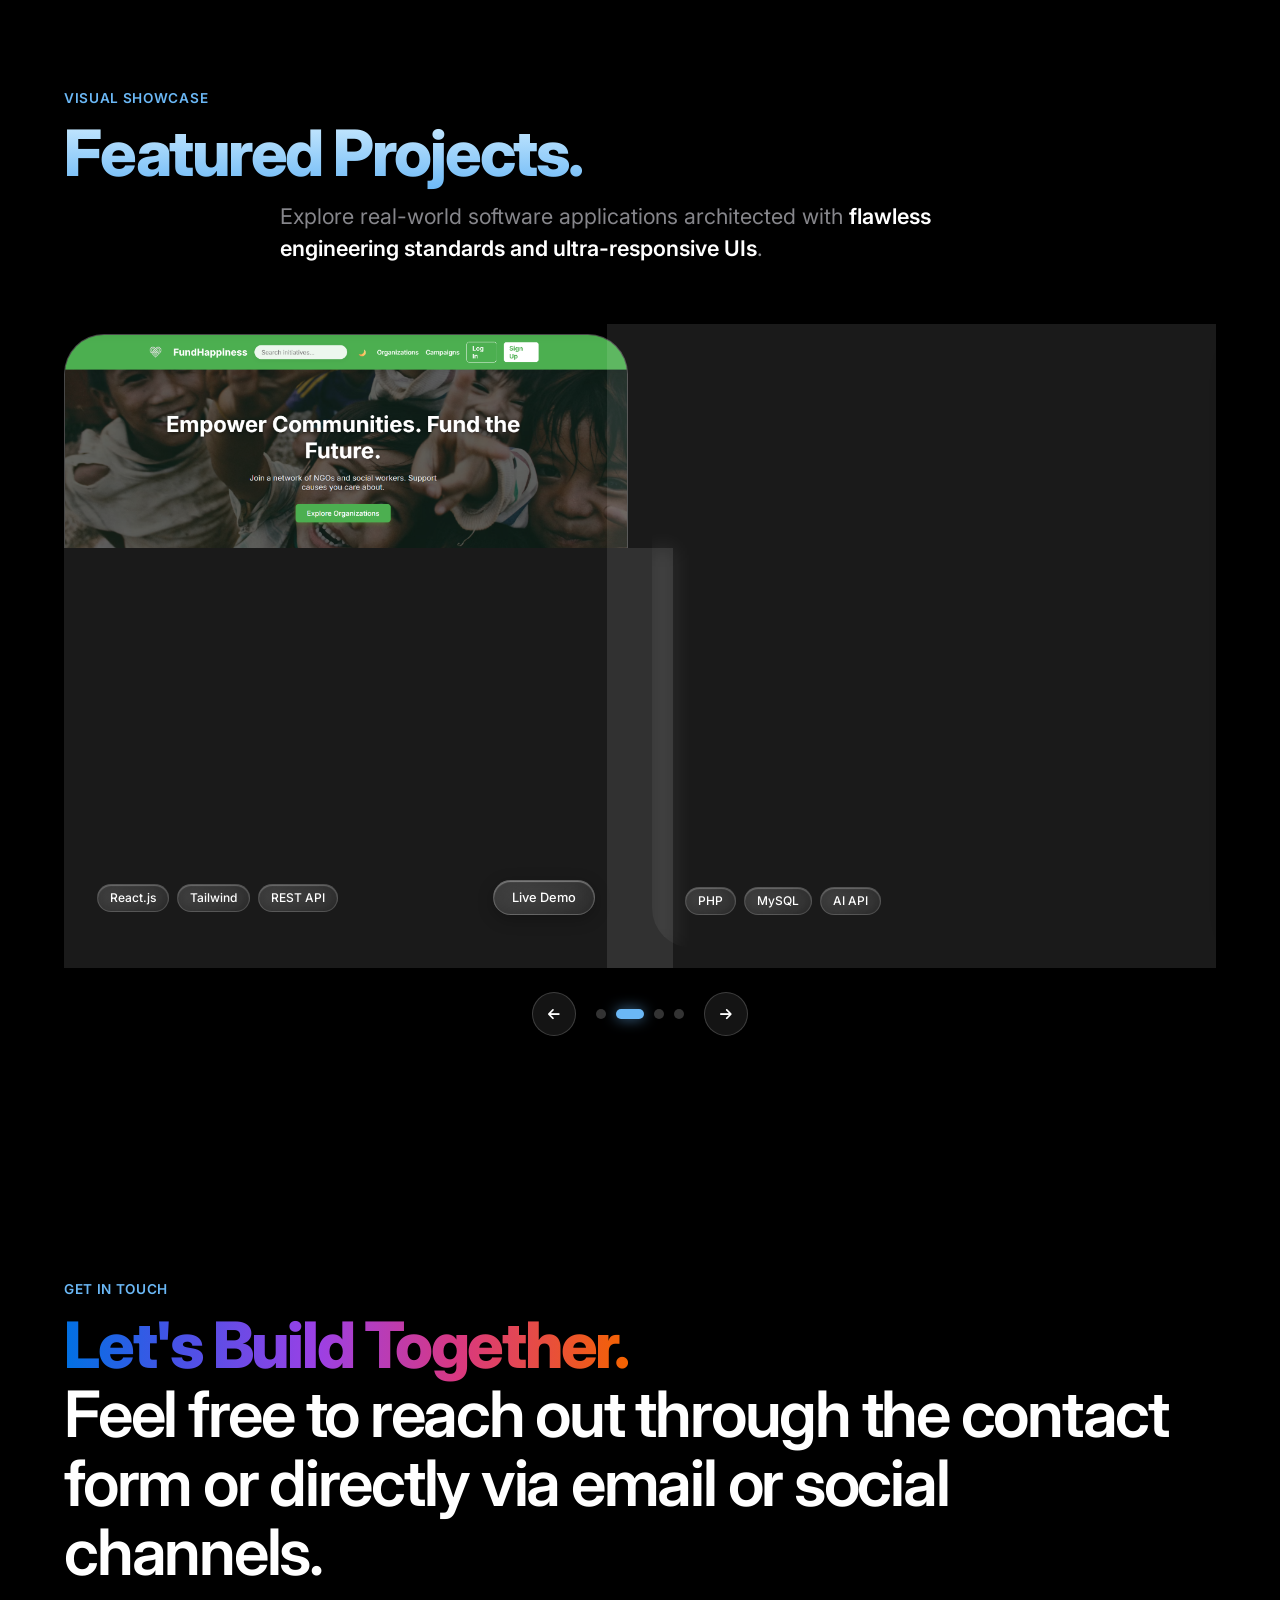
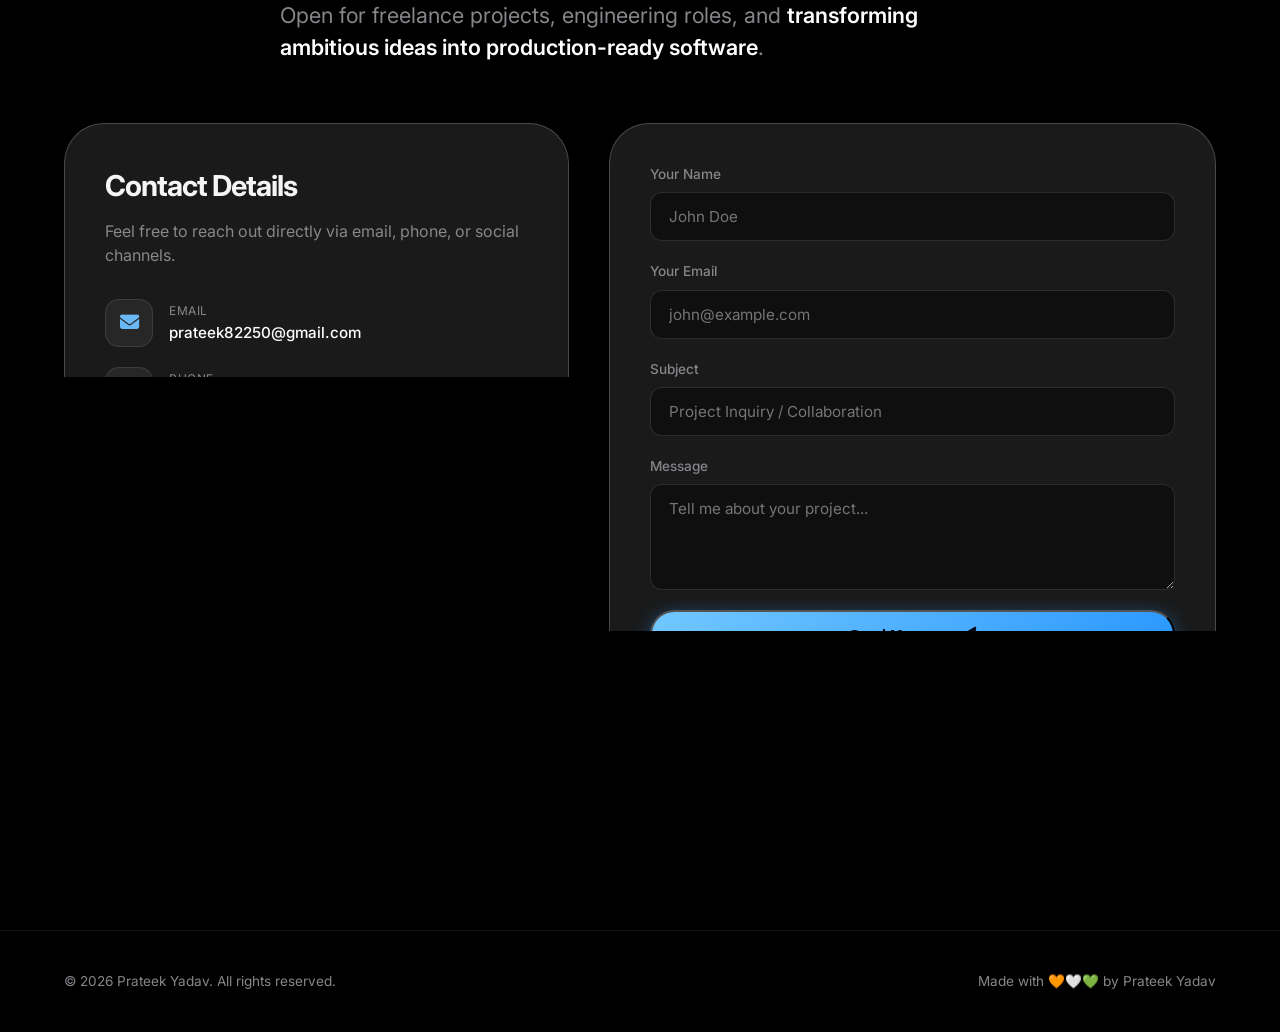
==== commit ffa737dd: "Fix: Enhance text contrast and legibility on pill buttons" ====
--- a/index.html
+++ b/index.html
@@ -14,7 +14,7 @@
         rel="stylesheet">
     <!-- FontAwesome icons -->
     <link rel="stylesheet" href="https://cdnjs.cloudflare.com/ajax/libs/font-awesome/6.5.2/css/all.min.css">
-    <link rel="stylesheet" href="styles.css?v=17.0">
+    <link rel="stylesheet" href="styles.css?v=18.0">
 </head>
 
 <body class="is-loading">
@@ -480,7 +480,7 @@
 
     <!-- EmailJS SDK v4 -->
     <script type="text/javascript" src="https://cdn.jsdelivr.net/npm/@emailjs/browser@4/dist/email.min.js"></script>
-    <script src="script.js?v=17.0"></script>
+    <script src="script.js?v=18.0"></script>
 </body>
 
 </html>
--- a/styles.css
+++ b/styles.css
@@ -412,23 +412,36 @@
 .btn-apple-pill {
     display: inline-flex;
     align-items: center;
-    gap: 6px;
+    gap: 8px;
     padding: 7px 18px;
     border-radius: 980px;
-    background: linear-gradient(135deg, #d2eeff 0%, #6bb8f6 100%);
-    color: #000000;
-    font-size: 0.8rem;
-    font-weight: 600;
+    background: linear-gradient(135deg, #72c7ff 0%, #2997ff 100%);
+    color: #050814 !important;
+    font-size: 0.82rem;
+    font-weight: 700 !important;
     text-decoration: none;
+    letter-spacing: -0.01em;
+    -webkit-font-smoothing: antialiased;
     transition: all 0.3s var(--transition-apple);
-    box-shadow: 0 2px 16px rgba(107, 184, 246, 0.4), inset 0 1px 1px rgba(255, 255, 255, 0.6);
+    box-shadow: 0 4px 18px rgba(41, 151, 255, 0.45);
+}
+
+.btn-apple-pill span,
+.btn-apple-pill i {
+    color: #050814 !important;
+    font-weight: 700 !important;
 }
 
 .btn-apple-pill:hover {
-    background: linear-gradient(135deg, #e5f4ff 0%, #7ec6f8 100%);
+    background: linear-gradient(135deg, #8ad3ff 0%, #47a3ff 100%);
     transform: scale(1.04);
-    box-shadow: 0 6px 24px rgba(107, 184, 246, 0.7);
-    color: #000000;
+    box-shadow: 0 6px 24px rgba(41, 151, 255, 0.65);
+    color: #050814 !important;
+}
+
+.btn-apple-pill:hover span,
+.btn-apple-pill:hover i {
+    color: #050814 !important;
 }
 
 .btn-apple-outline {
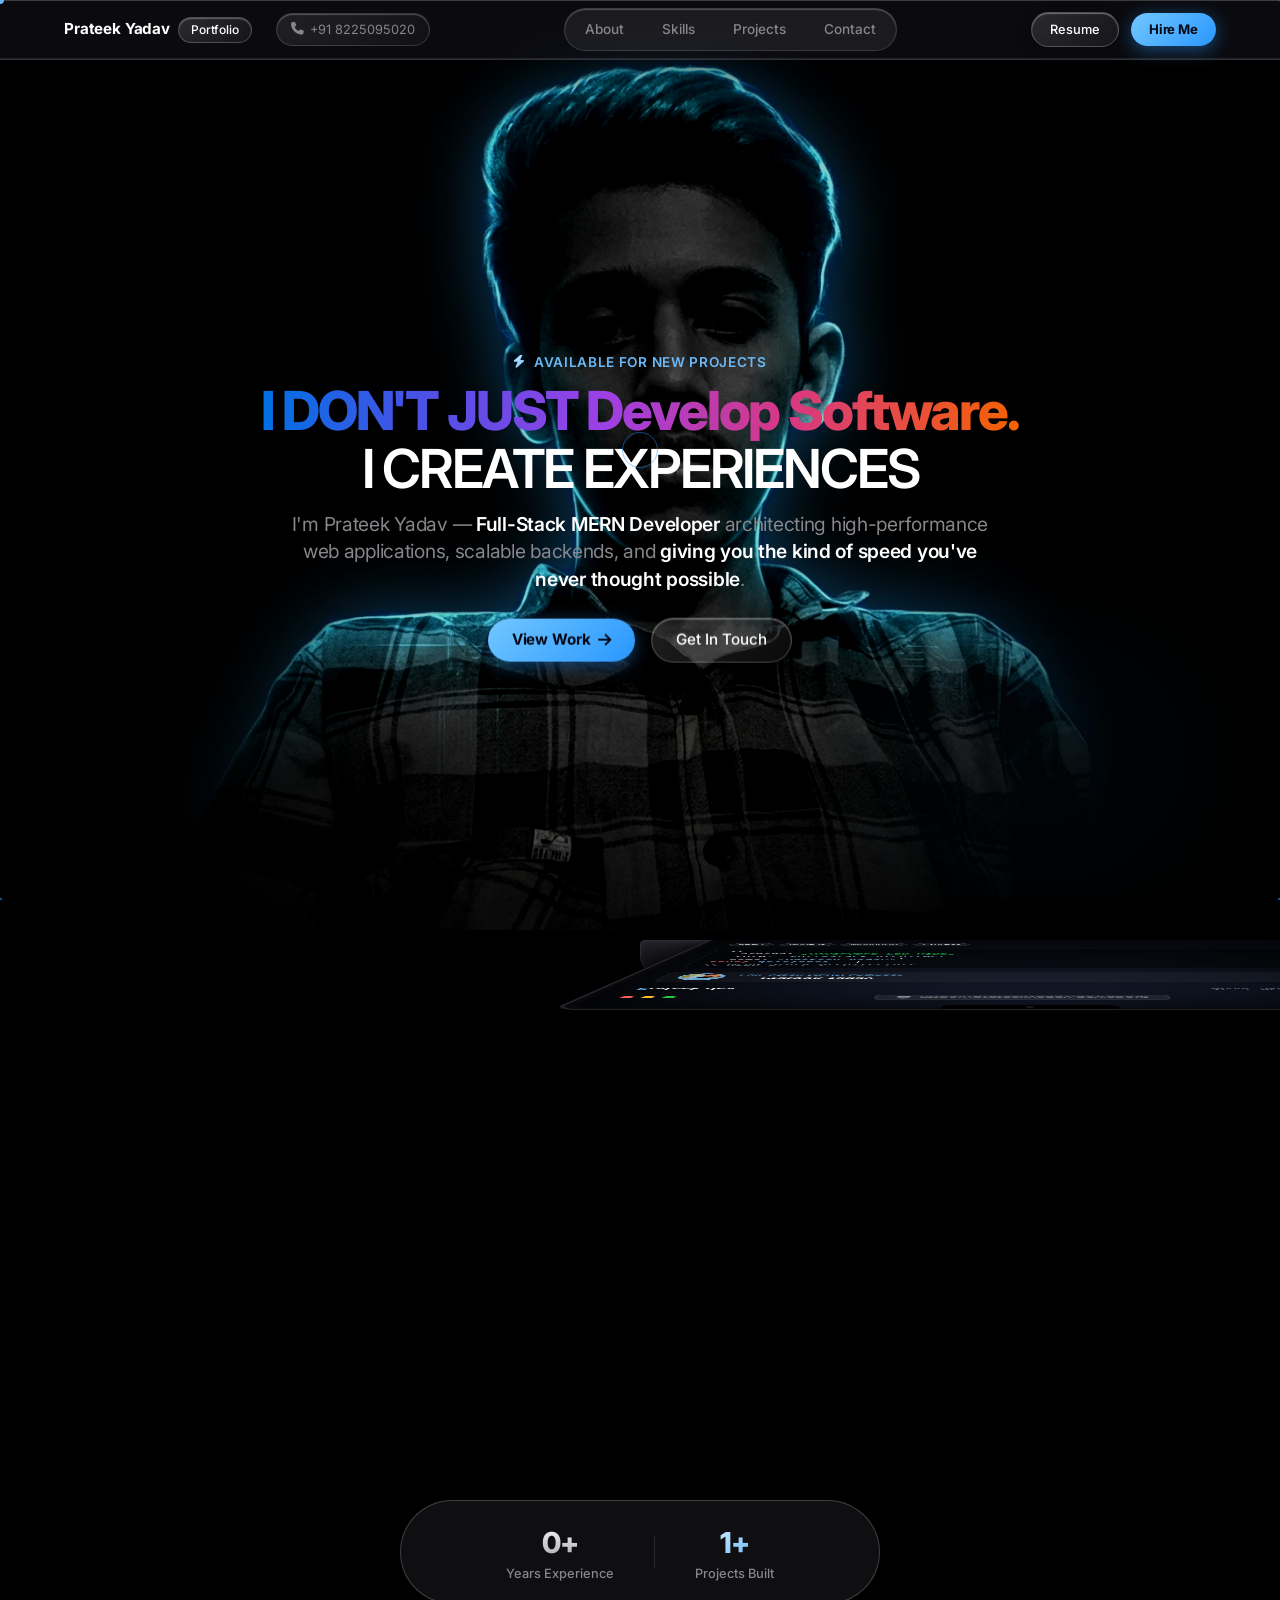
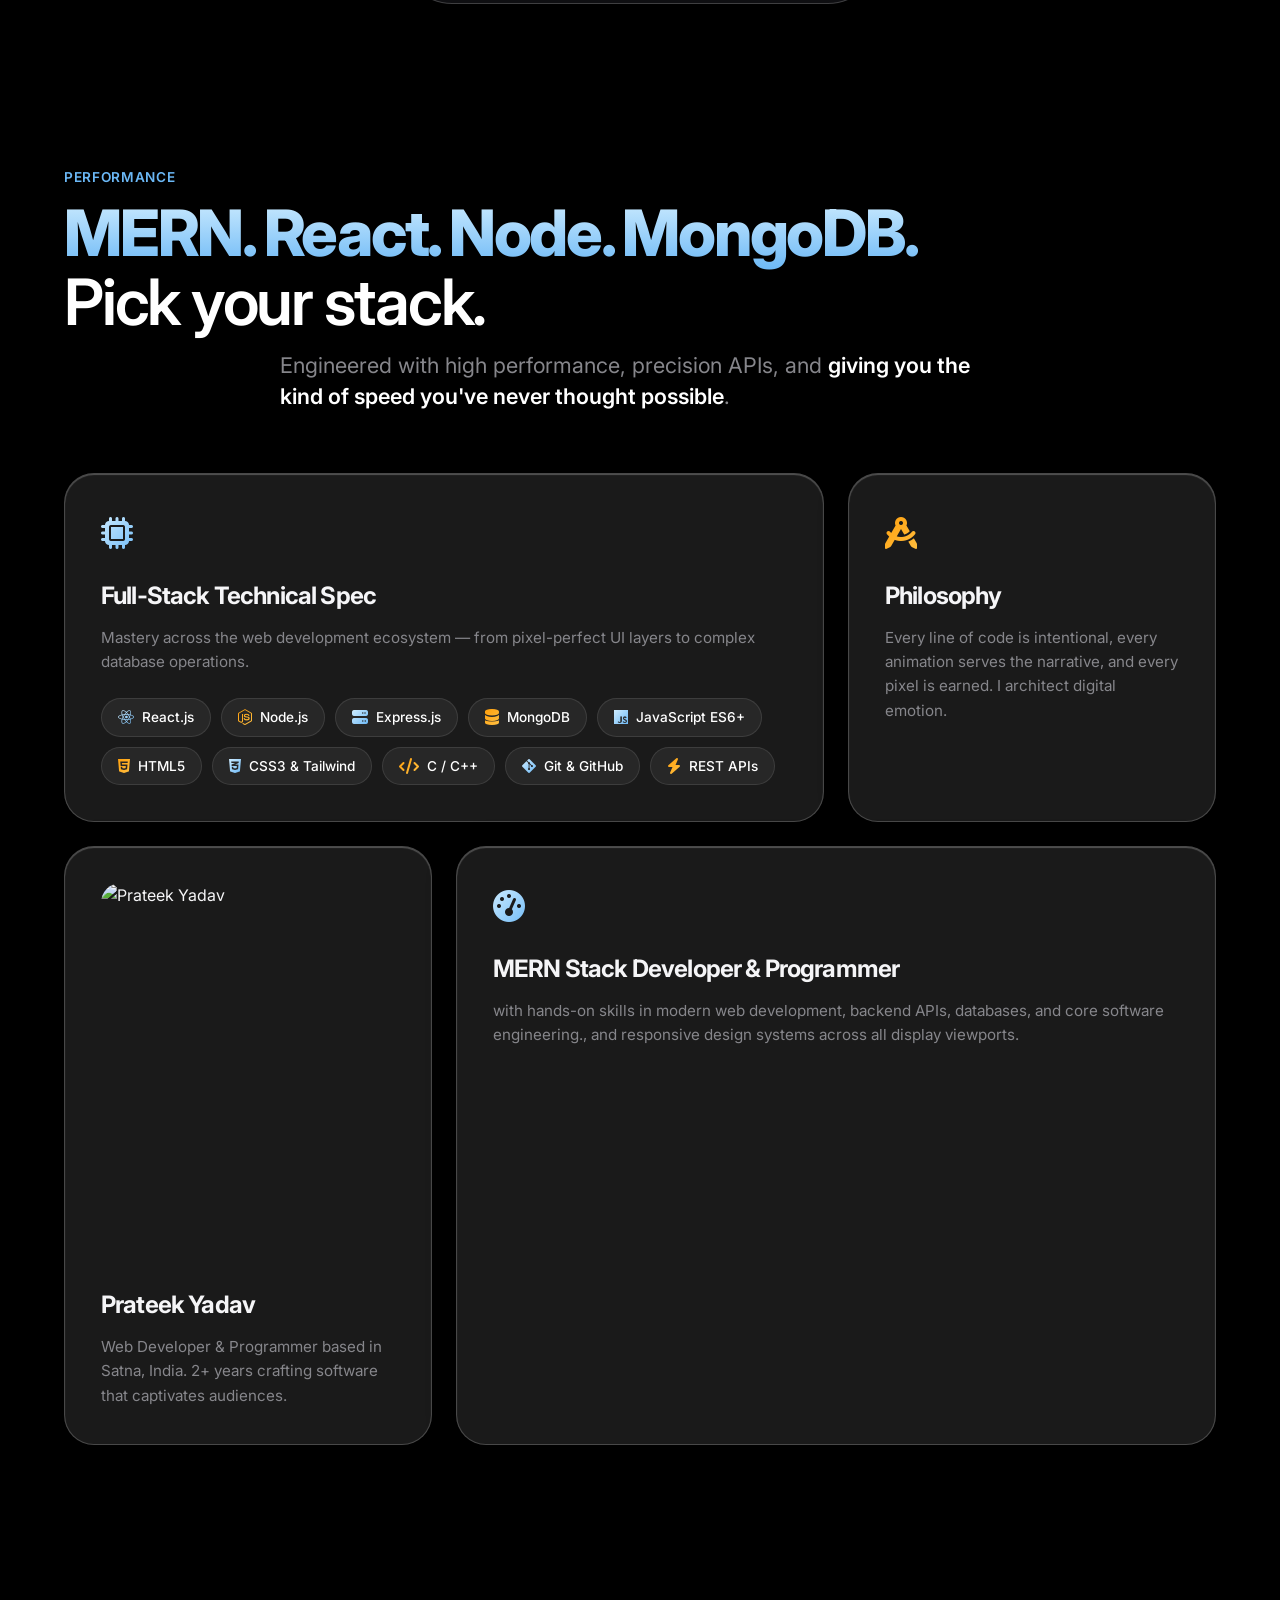
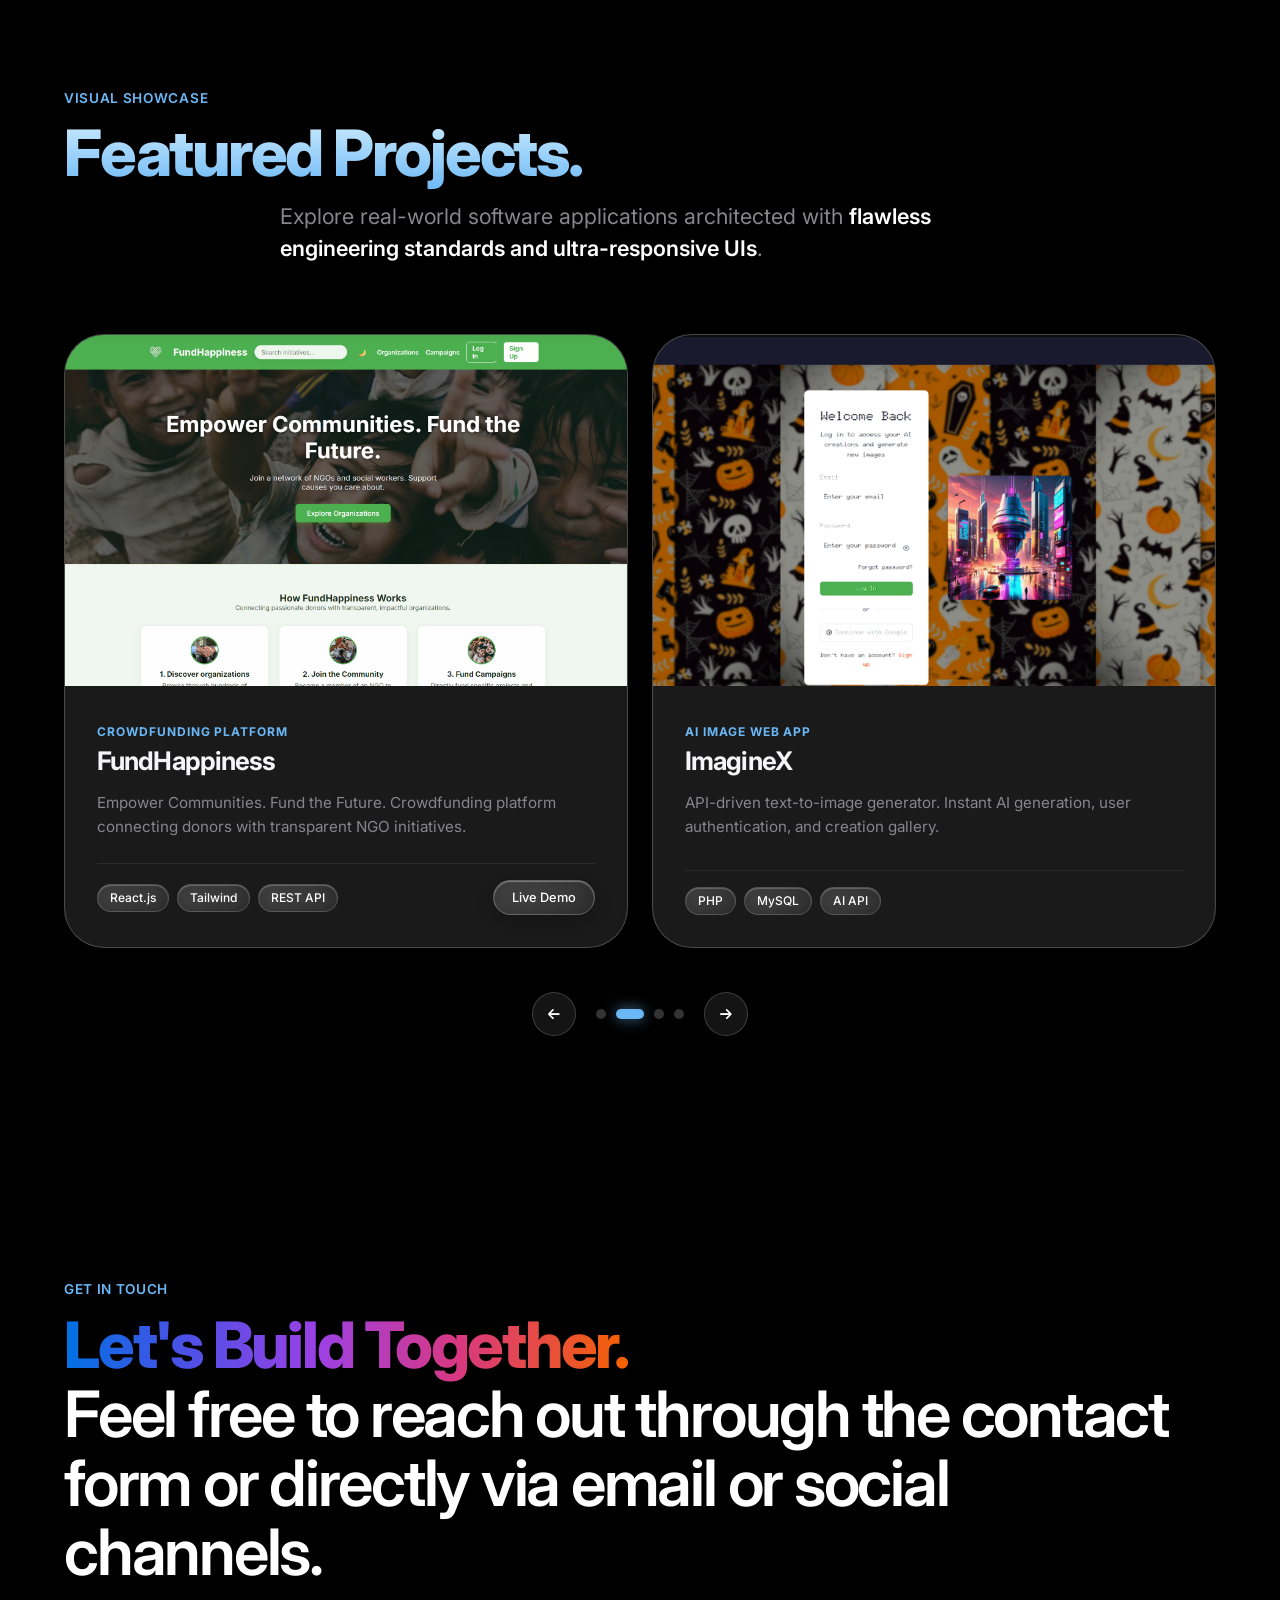
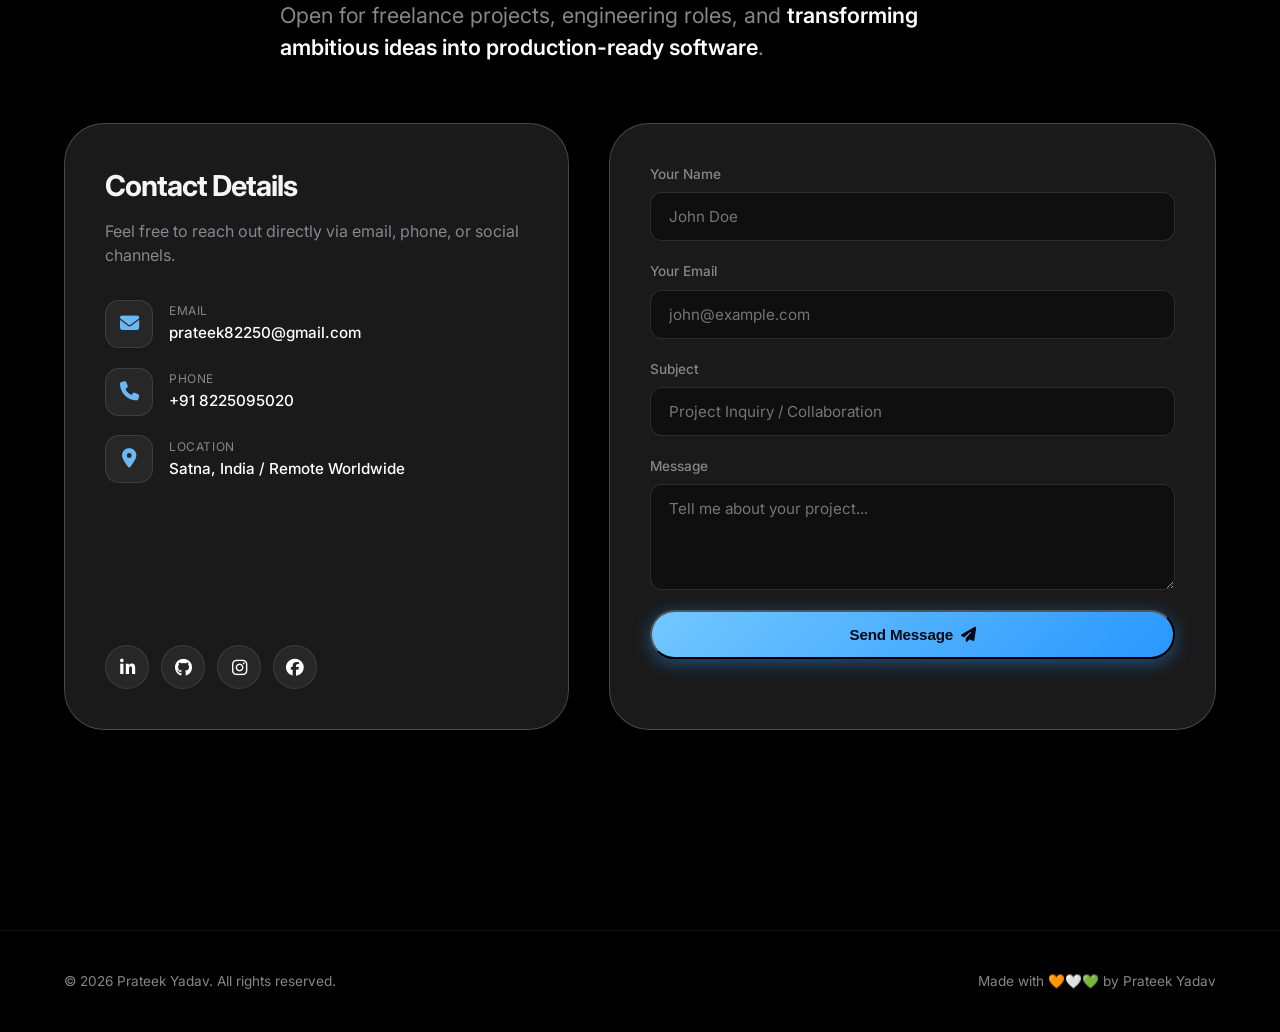
==== commit 7b1c13ed: "feat: update site favicon" ====
--- a/index.html
+++ b/index.html
@@ -7,6 +7,10 @@
     <title>Prateek Yadav | Full-Stack MERN Developer</title>
     <meta name="description"
         content="Portfolio of Prateek Yadav - Full-Stack MERN Developer & Software Engineer. Crafting high-performance digital experiences.">
+    <!-- Favicon -->
+    <link rel="icon" type="image/x-icon" href="favicon.ico?v=5">
+    <link rel="icon" type="image/png" sizes="32x32" href="assets/favicon.png?v=5">
+    <link rel="apple-touch-icon" href="assets/favicon.png?v=5">
     <!-- Google Fonts -->
     <link rel="preconnect" href="https://fonts.googleapis.com">
     <link rel="preconnect" href="https://fonts.gstatic.com" crossorigin>
--- a/styles.css
+++ b/styles.css
@@ -1683,11 +1683,11 @@
     }
 
     .hero-text-group {
-        position: absolute !important;
-        top: 46% !important;
+               position: absolute !important;
+        top: 54% !important;
         left: 50% !important;
         transform: translate(-50%, -50%) !important;
-        width: 100% !important;
+        width: 104% !important;
         padding: 0 12px !important;
         z-index: 3 !important;
     }
@@ -1739,7 +1739,7 @@
     /* 3D MacBook 60fps Scroll Open View on Mobile */
     .macbook-viewport-container {
         perspective: 900px !important;
-        width: 94% !important;
+        width: 90% !important;
         position: absolute !important;
         top: 50% !important;
         left: 50% !important;
@@ -1749,10 +1749,13 @@
     }
 
     .macbook-lid {
-        width: 92%;
-        margin: 0 auto;
-        transform-origin: bottom center;
-    }
+               width: 98%;
+        margin: 0px auto;
+        transform-origin: bottom;
+        margin-top: 88%;
+        left: 0%;
+    }
+
 
     .hero-stats-ribbon {
         flex-direction: column;
@@ -1811,7 +1814,13 @@
     .project-info-body {
         padding: 24px 18px;
     }
-
+.macbook-3d-wrapper {
+    position: relative;
+    z-index: 1;
+    transform-style: preserve-3d;
+    width: 147%;
+    margin: 0 auto;
+}
     /* Projects Slider Mobile Fix - 1 Full Width Card Per Slide View */
     .projects-track {
         gap: 16px;
@@ -1875,7 +1884,7 @@
         gap: 12px;
         text-align: center;
     }
-}
+
 
 @media (max-width: 480px) {
     .navbar {
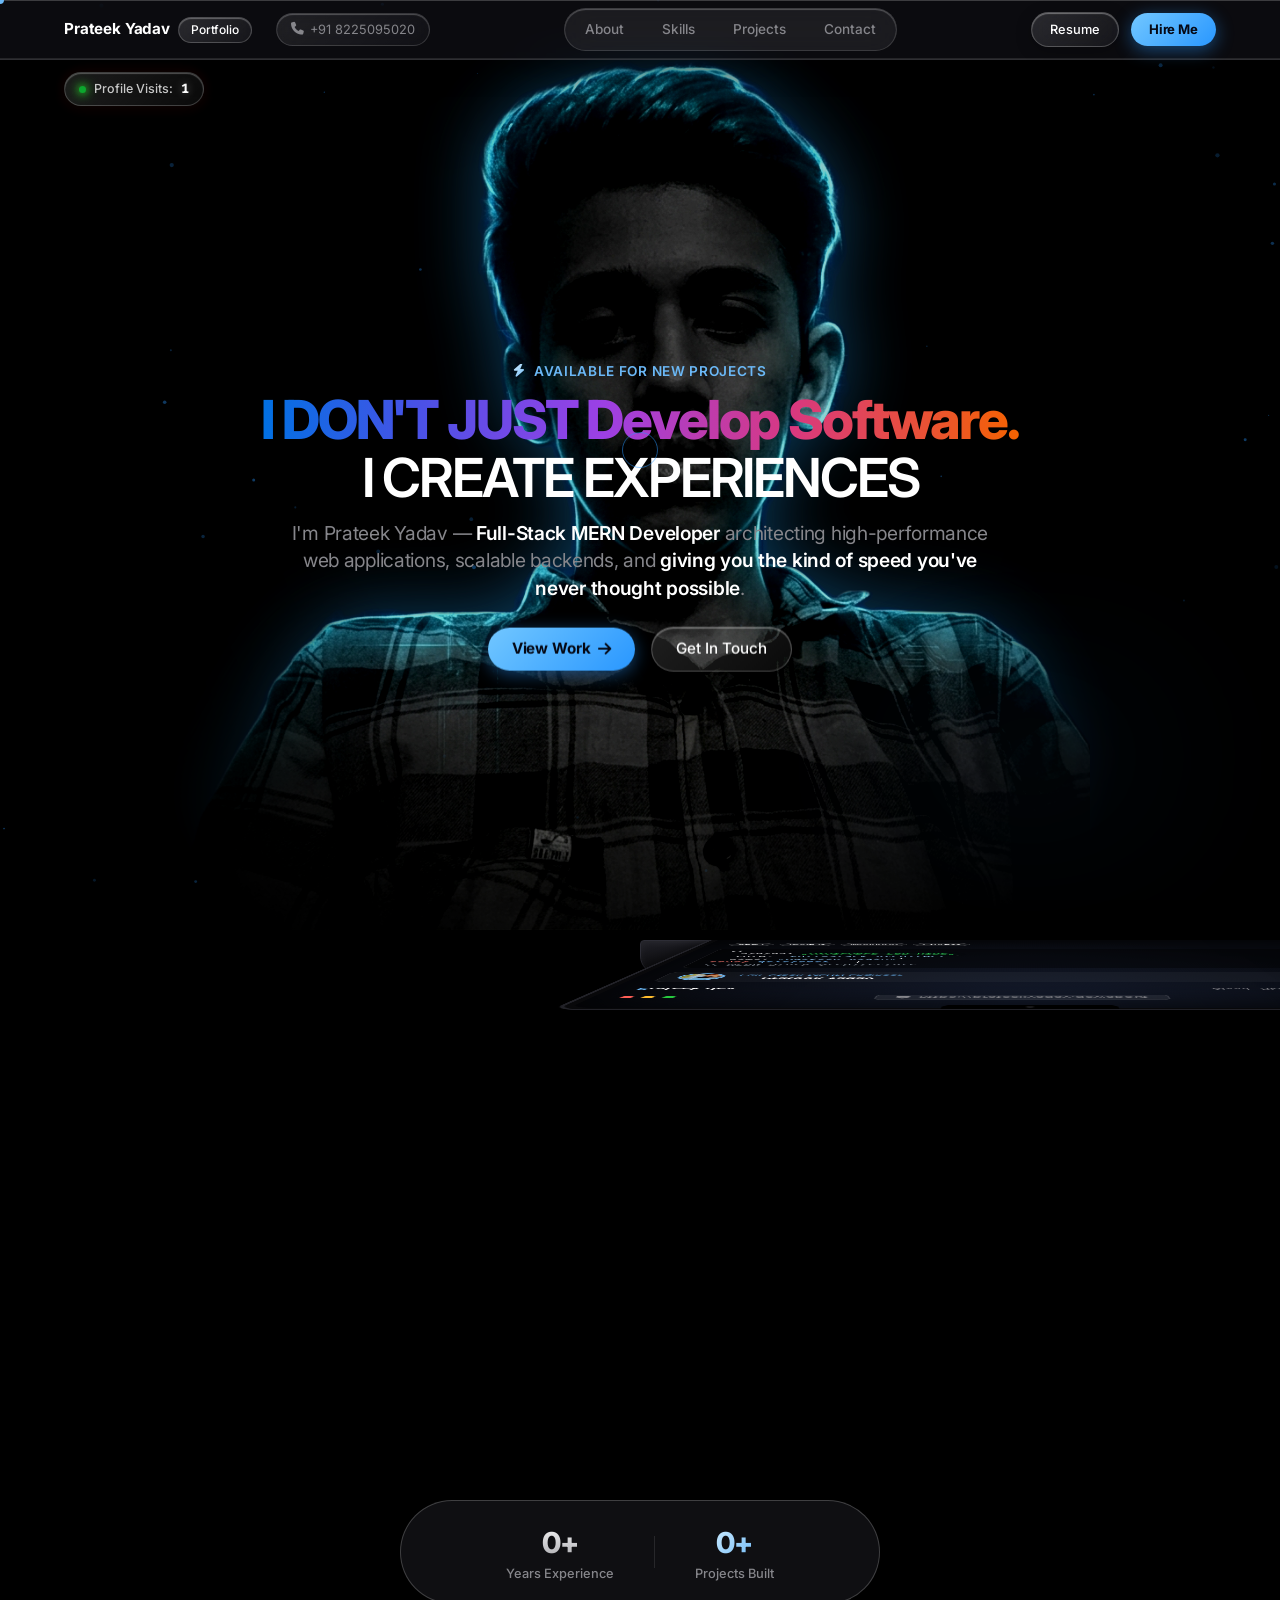
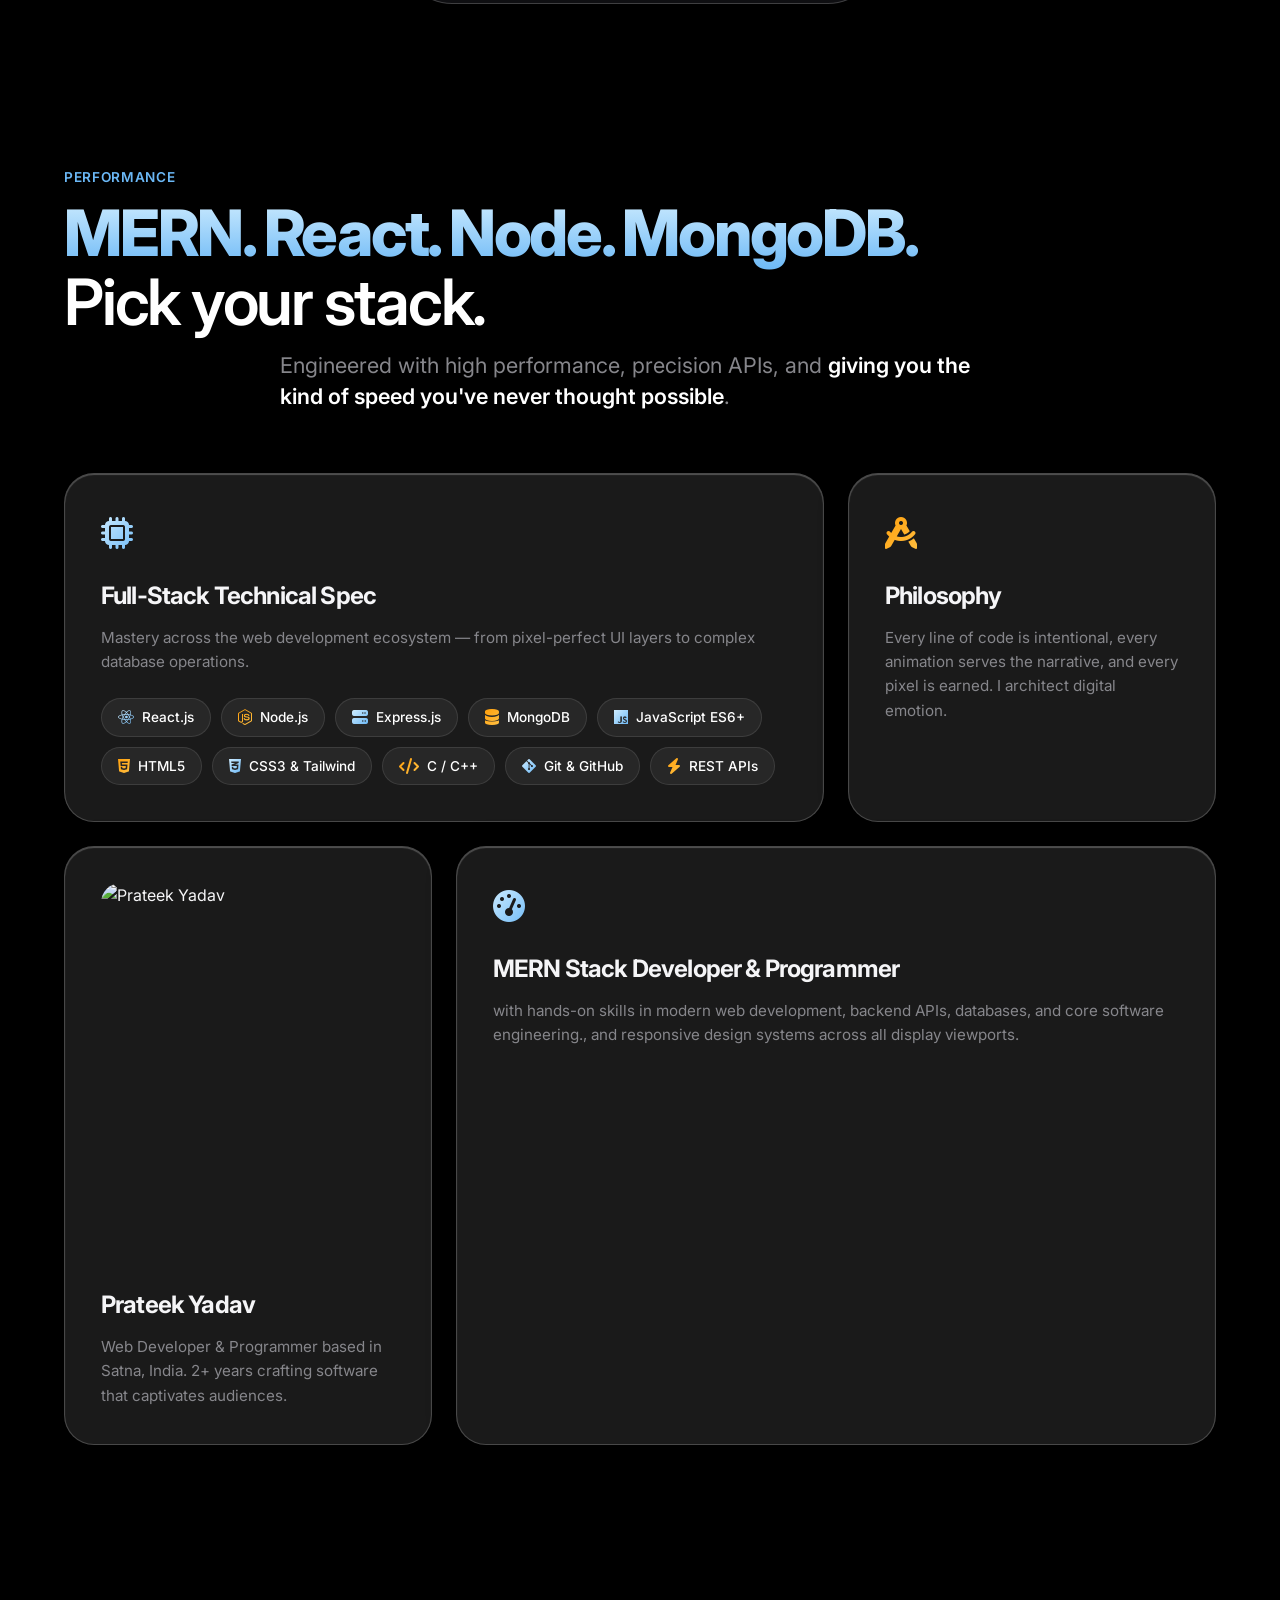
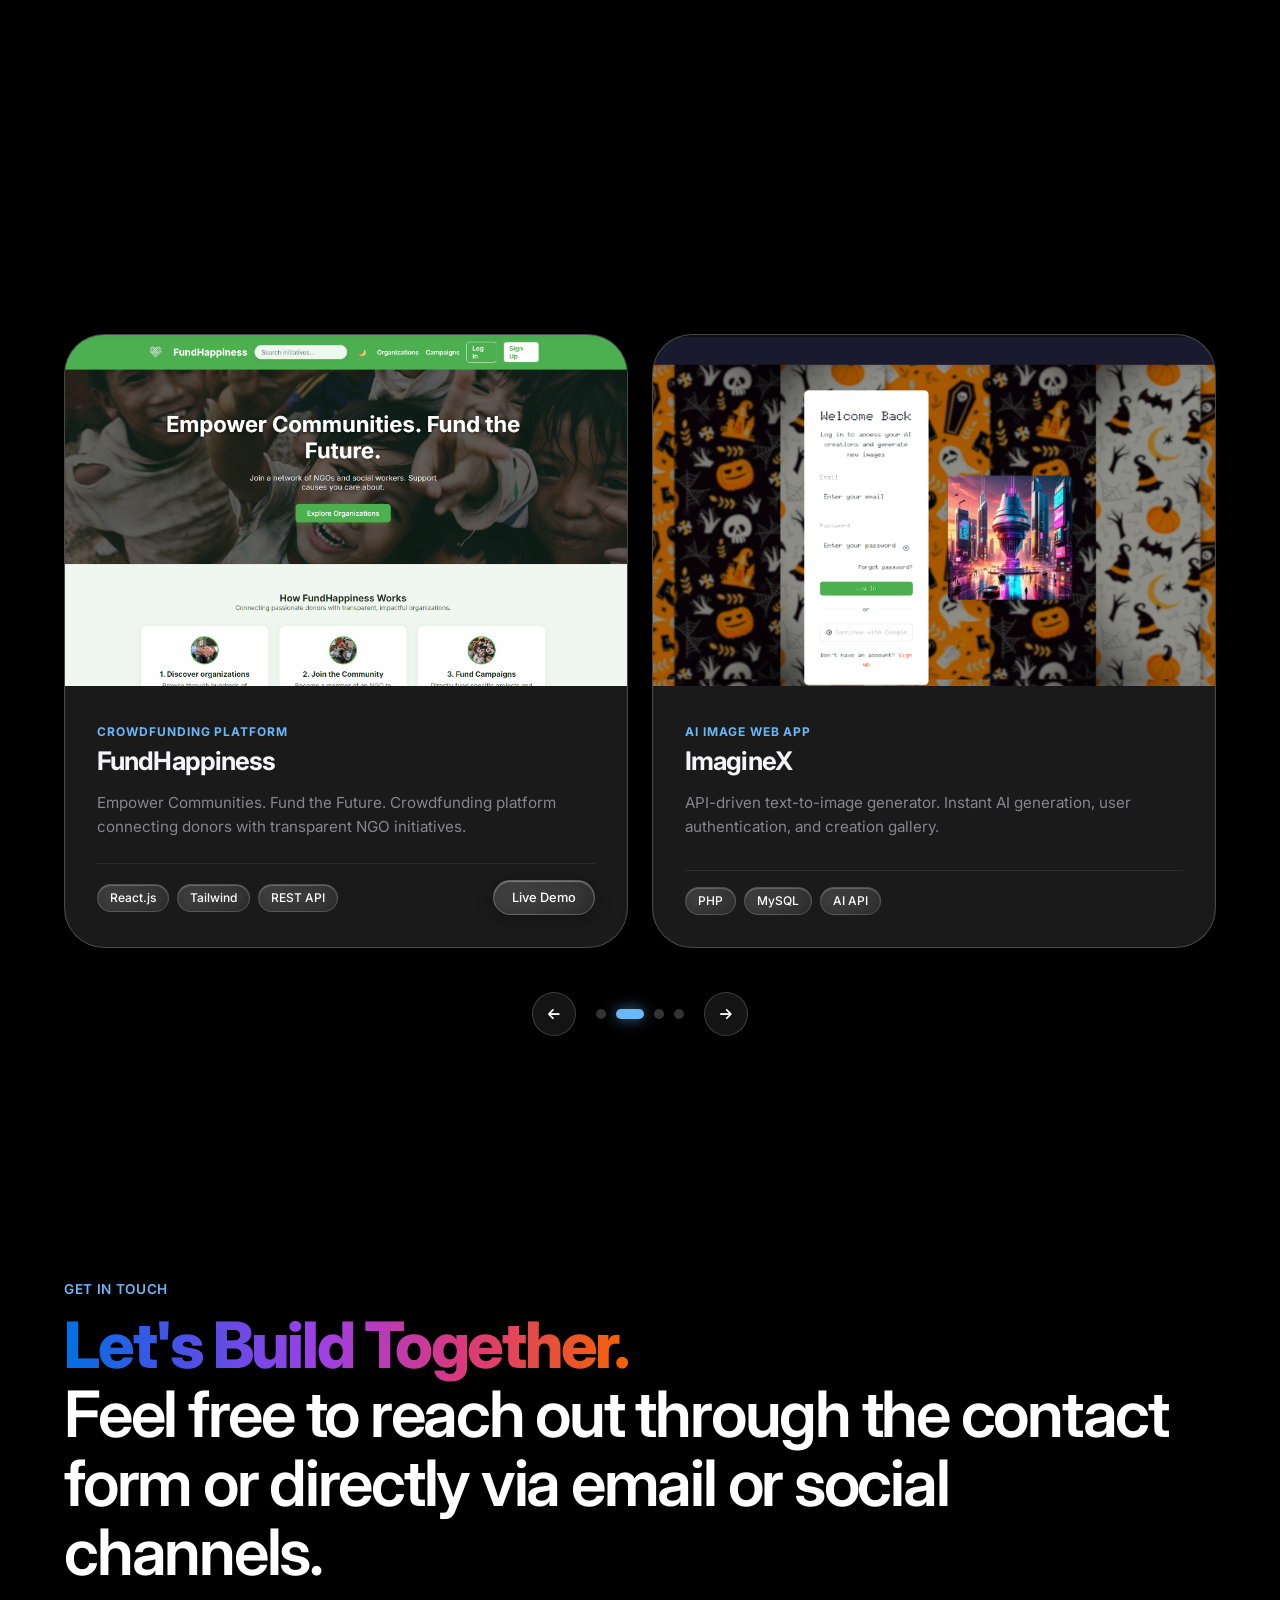
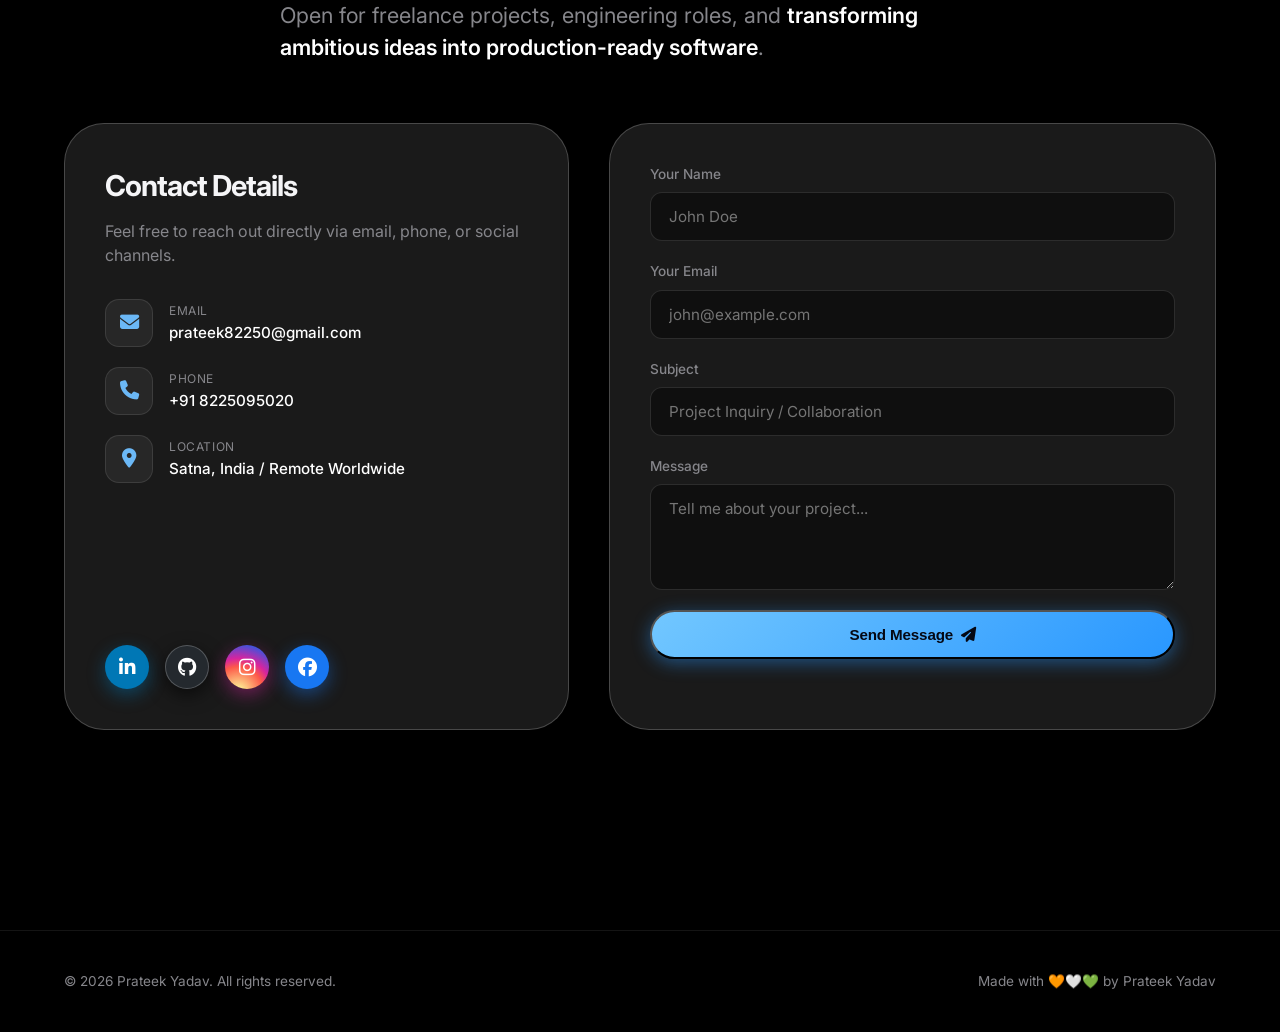
==== commit 9ec51555: "Update live profile visits badge and contact section social icons" ====
--- a/index.html
+++ b/index.html
@@ -80,6 +80,15 @@
 
     <!-- Hero Section with 3D MacBook Pro Scroll Animation -->
     <section class="hero-section" id="hero">
+        <!-- Live Red Blinking Profile Visits Badge (Light Glass Frosted Pill, Container Aligned) -->
+        <div class="profile-visits-container container">
+            <div class="profile-visits-badge" id="visitor-count-badge" title="Live Profile Visits">
+                <span class="live-red-blink"></span>
+                <span class="visits-label">Profile Visits:</span>
+                <span id="visit-count-number" class="visit-count-number">0</span>
+            </div>
+        </div>
+
         <!-- Dark Aesthetic Background Portrait Cutout -->
         <div class="hero-bg-portrait-container">
             <div class="hero-bg-portrait-glow"></div>
@@ -432,10 +441,10 @@
                         </div>
 
                         <div class="social-links-apple">
-                            <a href="http://www.linkedin.com/in/prateek-yadav-03792a287" target="_blank" rel="noopener" class="social-apple-btn" aria-label="LinkedIn"><i class="fa-brands fa-linkedin-in"></i></a>
-                            <a href="https://github.com/Prateekyadav17" target="_blank" rel="noopener" class="social-apple-btn" aria-label="GitHub"><i class="fa-brands fa-github"></i></a>
-                            <a href="https://www.instagram.com/prateekyadav._.21/" target="_blank" rel="noopener" class="social-apple-btn" aria-label="Instagram"><i class="fa-brands fa-instagram"></i></a>
-                            <a href="https://www.facebook.com/profile.php?id=100016126751096" target="_blank" rel="noopener" class="social-apple-btn" aria-label="Facebook"><i class="fa-brands fa-facebook"></i></a>
+                            <a href="http://www.linkedin.com/in/prateek-yadav-03792a287" target="_blank" rel="noopener" class="hero-social-btn-color linkedin" aria-label="LinkedIn" title="LinkedIn"><i class="fa-brands fa-linkedin-in"></i></a>
+                            <a href="https://github.com/Prateekyadav17" target="_blank" rel="noopener" class="hero-social-btn-color github" aria-label="GitHub" title="GitHub"><i class="fa-brands fa-github"></i></a>
+                            <a href="https://www.instagram.com/prateekyadav._.21/" target="_blank" rel="noopener" class="hero-social-btn-color instagram" aria-label="Instagram" title="Instagram"><i class="fa-brands fa-instagram"></i></a>
+                            <a href="https://www.facebook.com/profile.php?id=100016126751096" target="_blank" rel="noopener" class="hero-social-btn-color facebook" aria-label="Facebook" title="Facebook"><i class="fa-brands fa-facebook"></i></a>
                         </div>
                     </div>
 
--- a/styles.css
+++ b/styles.css
@@ -366,6 +366,101 @@
     box-shadow: inset 0 1px 1.5px rgba(255, 255, 255, 0.4), 0 4px 15px rgba(107, 184, 246, 0.2);
 }
 
+/* Container-Aligned Light Glass Frosted Profile Visits Badge */
+.profile-visits-container {
+    position: absolute;
+    top: 72px;
+    left: 50%;
+    transform: translateX(-50%);
+    z-index: 90;
+    pointer-events: none;
+}
+
+.profile-visits-badge {
+    pointer-events: auto;
+    display: inline-flex;
+    align-items: center;
+    gap: 8px;
+    padding: 6px 14px;
+    border-radius: 980px;
+    background: linear-gradient(135deg, rgba(255, 255, 255, 0.12) 0%, rgba(255, 255, 255, 0.04) 100%);
+    border: 1px solid rgba(255, 255, 255, 0.2);
+    backdrop-filter: blur(20px);
+    -webkit-backdrop-filter: blur(20px);
+    box-shadow:
+        0 6px 24px rgba(0, 0, 0, 0.4),
+        inset 0 1px 1px rgba(255, 255, 255, 0.3),
+        0 0 16px rgba(255, 59, 48, 0.12);
+    font-size: 0.8rem;
+    font-weight: 600;
+    color: #ffffff;
+    user-select: none;
+    transition: all 0.35s var(--transition-apple);
+}
+
+.profile-visits-badge:hover {
+    background: linear-gradient(135deg, rgba(255, 255, 255, 0.18) 0%, rgba(255, 255, 255, 0.08) 100%);
+    border-color: rgba(255, 59, 48, 0.6);
+    box-shadow:
+        0 8px 28px rgba(0, 0, 0, 0.5),
+        0 0 20px rgba(255, 59, 48, 0.3);
+    transform: translateY(-2px);
+}
+
+.live-red-blink {
+    width: 7px;
+    height: 7px;
+    background-color: #0da92f;
+    border-radius: 50%;
+    box-shadow: 0 0 8px #30ff30, 0 0 14px rgba(48, 255, 48, 0.8);
+    animation: redBlinkPulse 1.1s infinite ease-in-out;
+}
+
+@keyframes redBlinkPulse {
+    0% {
+        transform: scale(0.85);
+        opacity: 0.35;
+        box-shadow: 0 0 0 0 rgba(55, 255, 48, 0.8);
+    }
+    50% {
+        transform: scale(1.25);
+        opacity: 1;
+        box-shadow: 0 0 12px 4px rgba(48, 255, 51, 0.65);
+    }
+    100% {
+        transform: scale(0.85);
+        opacity: 0.35;
+        box-shadow: 0 0 0 0 rgba(48, 255, 48, 0.8);
+    }
+}
+
+.live-tag {
+    font-size: 0.65rem;
+    font-weight: 800;
+    letter-spacing: 0.06em;
+    color: #ff453a;
+    background: rgba(255, 59, 48, 0.14);
+    border: 1px solid rgba(255, 59, 48, 0.28);
+    padding: 1.5px 6px;
+    border-radius: 5px;
+    text-transform: uppercase;
+}
+
+.visits-label {
+    color: rgba(255, 255, 255, 0.78);
+    font-size: 0.78rem;
+    font-weight: 500;
+}
+
+.profile-visits-badge .visit-count-number {
+    font-family: var(--font-mono);
+    font-weight: 700;
+    color: #ffffff;
+    font-size: 0.84rem;
+    letter-spacing: -0.01em;
+    text-shadow: 0 0 8px rgba(255, 255, 255, 0.35);
+}
+
 .nav-links {
     display: flex;
     align-items: center;
@@ -598,7 +693,57 @@
     display: flex;
     align-items: center;
     gap: 16px;
-    margin-bottom: 32px;
+    margin-bottom: 14px;
+}
+
+.hero-social-below {
+    display: flex;
+    align-items: center;
+    justify-content: center;
+    gap: 20px;
+    margin-top: 18px;
+    margin-bottom: 28px;
+}
+
+.hero-social-btn-color {
+    width: 44px;
+    height: 44px;
+    border-radius: 50%;
+    display: flex;
+    align-items: center;
+    justify-content: center;
+    color: #ffffff !important;
+    font-size: 1.18rem;
+    text-decoration: none;
+    transition: transform 0.3s var(--transition-apple), box-shadow 0.3s var(--transition-apple), filter 0.3s var(--transition-apple);
+    box-shadow: 0 6px 16px rgba(0, 0, 0, 0.45);
+}
+
+.hero-social-btn-color.linkedin {
+    background: #0077b5;
+    box-shadow: 0 6px 18px rgba(0, 119, 181, 0.45);
+}
+
+.hero-social-btn-color.github {
+    background: #24292e;
+    border: 1px solid rgba(255, 255, 255, 0.22);
+    box-shadow: 0 6px 18px rgba(0, 0, 0, 0.6);
+}
+
+.hero-social-btn-color.instagram {
+    background: radial-gradient(circle at 30% 107%, #fdf497 0%, #fdf497 5%, #fd5949 45%, #d6249f 60%, #285ae6 90%);
+    box-shadow: 0 6px 18px rgba(214, 36, 159, 0.45);
+}
+
+.hero-social-btn-color.facebook {
+    background: #1877f2;
+    box-shadow: 0 6px 18px rgba(24, 119, 242, 0.45);
+}
+
+.hero-social-btn-color:hover {
+    transform: translateY(-4px) scale(1.12);
+    filter: brightness(1.2);
+    box-shadow: 0 10px 24px rgba(0, 0, 0, 0.6);
 }
 
 /* 3D MacBook Pro Mockup Construction */
@@ -1414,29 +1559,9 @@
 
 .social-links-apple {
     display: flex;
-    gap: 12px;
-}
-
-.social-apple-btn {
-    width: 44px;
-    height: 44px;
-    border-radius: 50%;
-    background: rgba(255, 255, 255, 0.06);
-    border: 1px solid rgba(255, 255, 255, 0.1);
-    color: #ffffff;
-    display: flex;
-    align-items: center;
-    justify-content: center;
-    text-decoration: none;
-    font-size: 1.1rem;
-    transition: all 0.3s ease;
-}
-
-.social-apple-btn:hover {
-    background: var(--apple-blue);
-    border-color: var(--apple-blue);
-    transform: scale(1.1);
-    box-shadow: 0 4px 15px rgba(41, 151, 255, 0.4);
+    align-items: center;
+    gap: 16px;
+    margin-top: 10px;
 }
 
 /* Contact Form */
@@ -1670,6 +1795,45 @@
         padding-bottom: 0;
     }
 
+    .profile-visits-container {
+        position: relative;
+        top: 0;
+        left: 0;
+        transform: none;
+        margin: 10px auto 14px auto;
+        display: flex;
+        justify-content: center;
+        width: 100%;
+        z-index: 10;
+    }
+
+    .profile-visits-badge {
+        padding: 5px 12px;
+        font-size: 0.75rem;
+        gap: 7px;
+    }
+
+    .profile-visits-badge .live-tag {
+        font-size: 0.6rem;
+        padding: 1px 5px;
+    }
+
+    .profile-visits-badge .visit-count-number {
+        font-size: 0.8rem;
+    }
+
+    .hero-social-below {
+        margin-top: 14px;
+        margin-bottom: 24px;
+        gap: 16px;
+    }
+
+    .hero-social-btn-color {
+        width: 40px;
+        height: 40px;
+        font-size: 1.05rem;
+    }
+
     .hero-sticky-wrapper {
         position: sticky !important;
         top: 56px !important;
@@ -1723,11 +1887,17 @@
 
     .hero-ctas {
         flex-direction: row;
+        flex-wrap: wrap;
         justify-content: center;
         width: 100%;
-        max-width: 320px;
-        margin: 0 auto;
+        max-width: 480px;
+        margin: 0 auto 24px auto;
         gap: 10px;
+    }
+
+    .hero-social-inline {
+        margin-left: 0;
+        margin-top: 4px;
     }
 
     .hero-ctas .btn-apple-pill,
